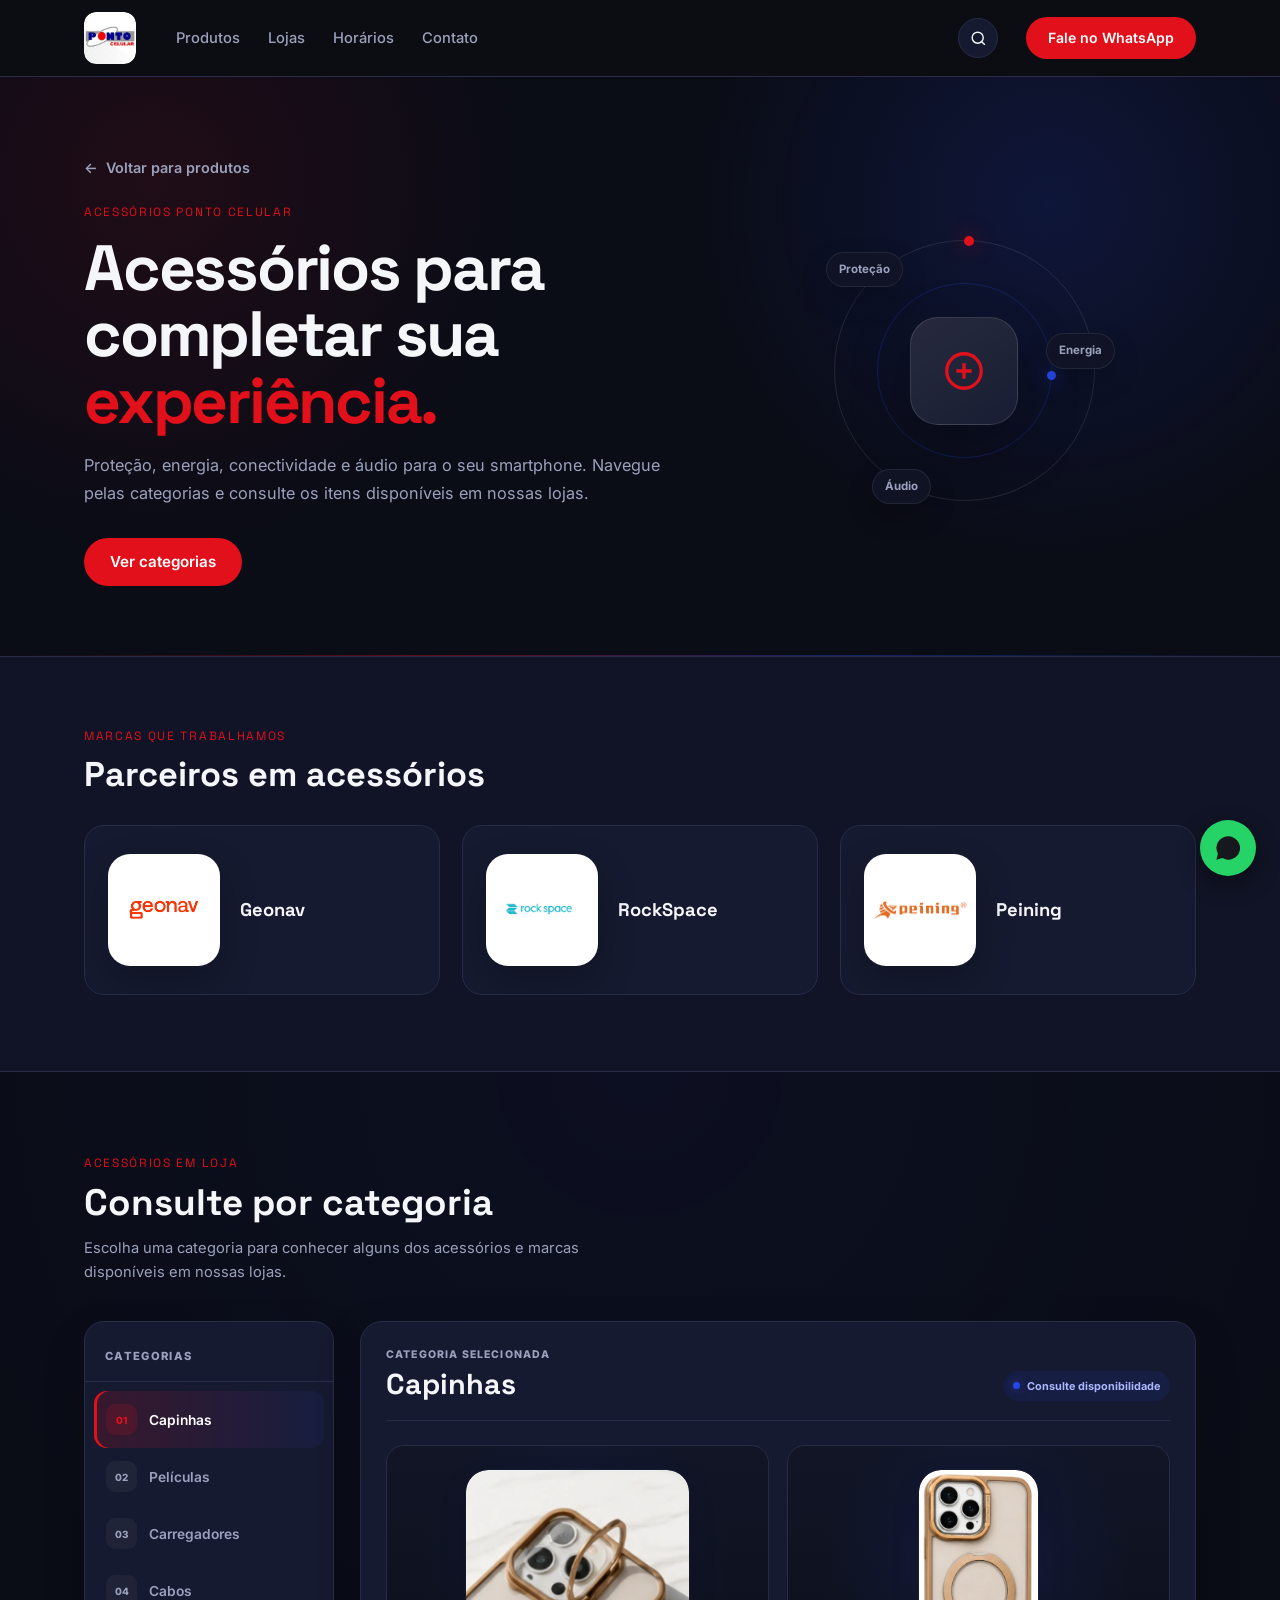
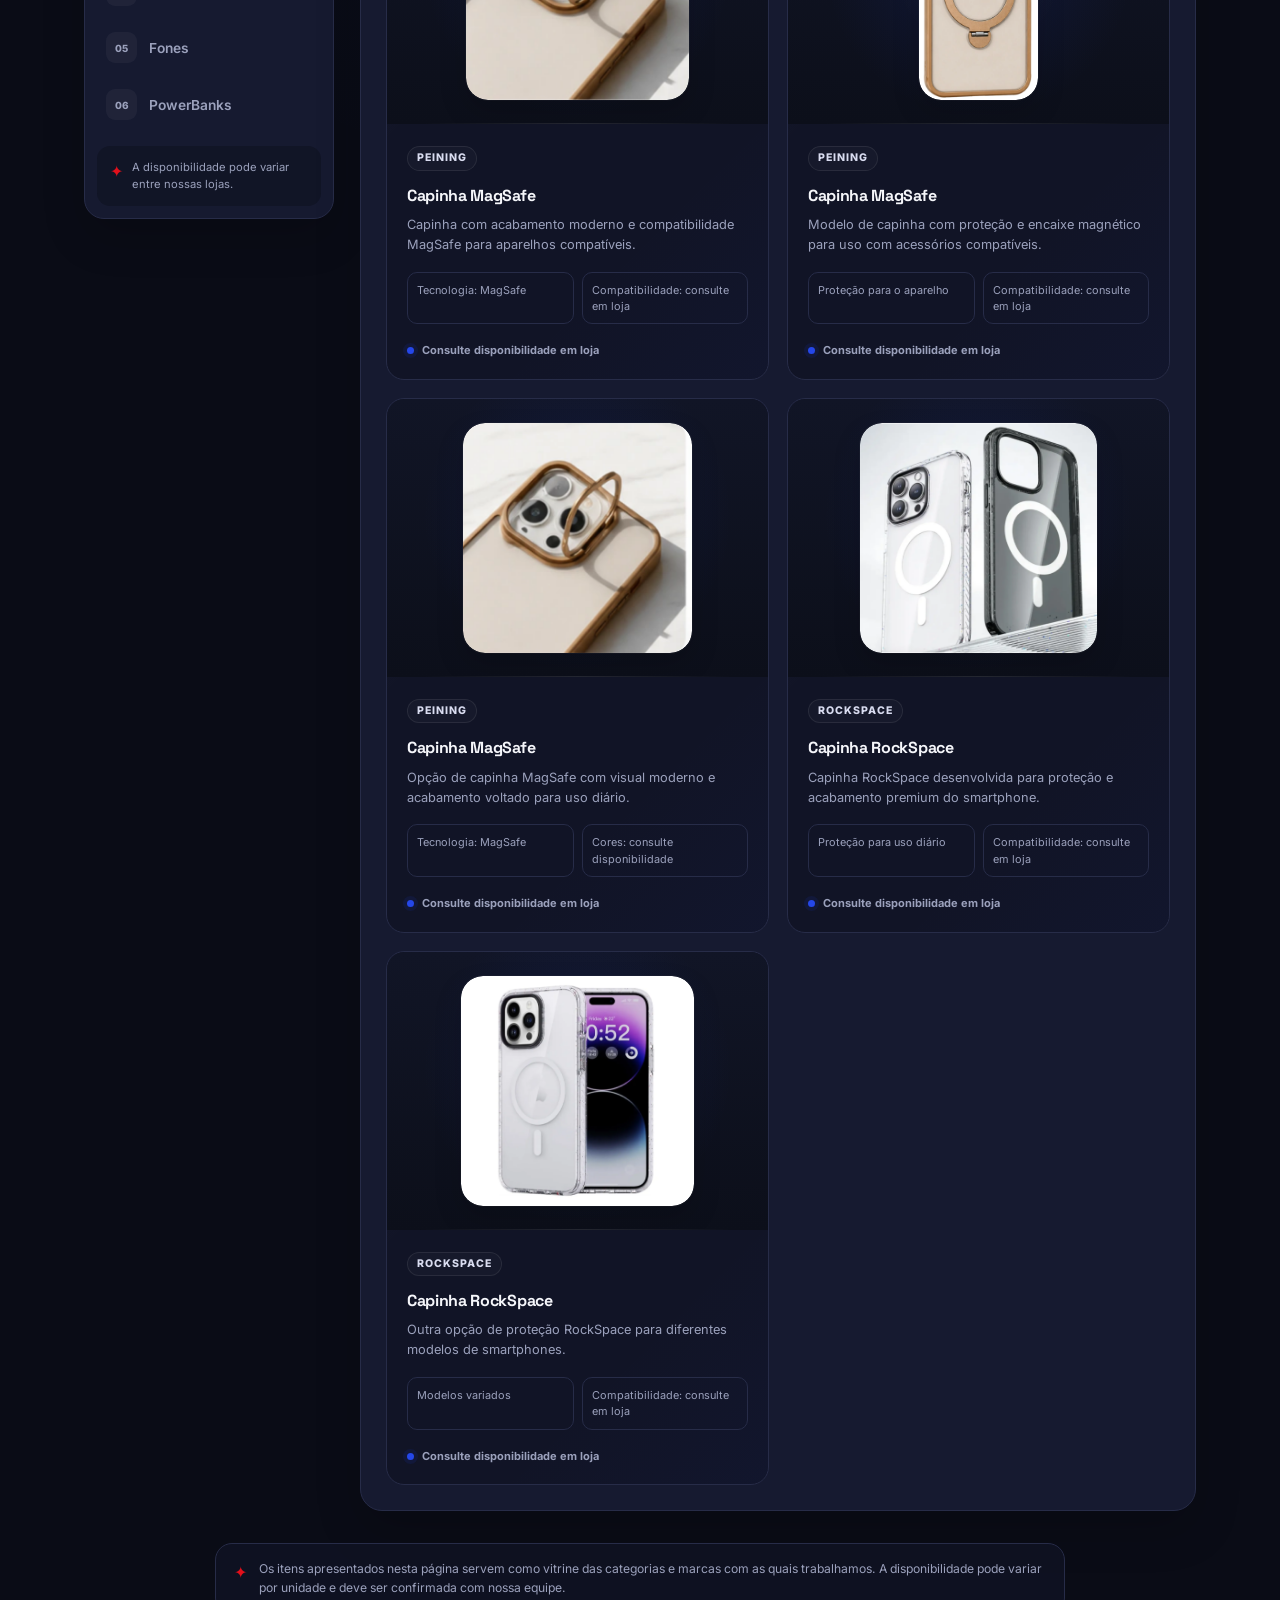
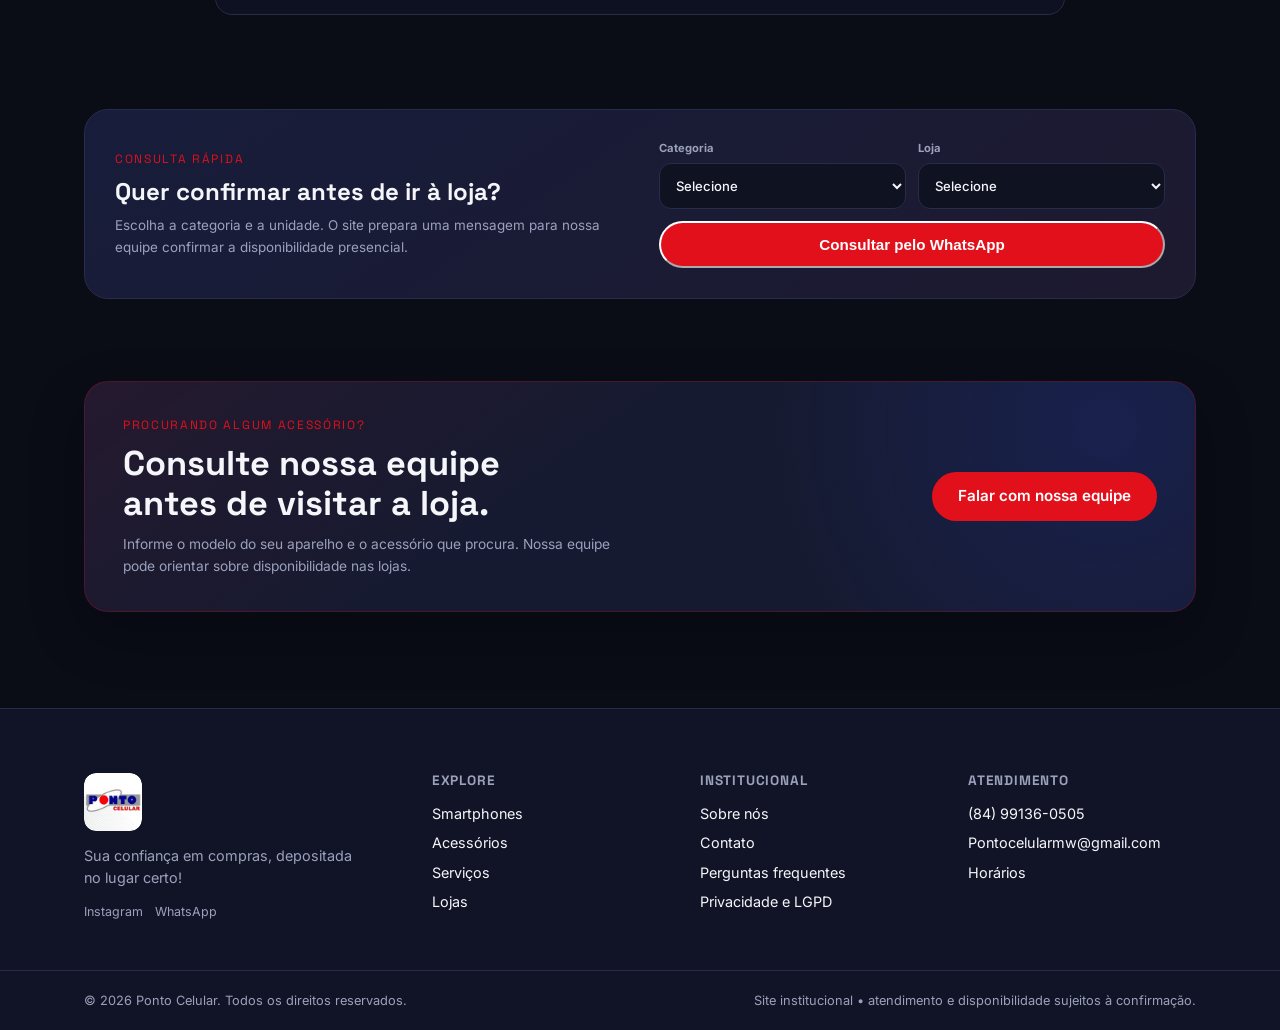
==== acessorios.html @ 501400e9 "Publicação inicial do site Ponto Celular" ====
<!DOCTYPE html>

<html lang="pt-BR">
<head><meta charset="utf-8"/><meta content="width=device-width, initial-scale=1.0" name="viewport"/><meta content="Conheça categorias e marcas de acessórios disponíveis nas lojas Ponto Celular." name="description"/><meta content="index, follow" name="robots"/><meta content="Acessórios | Ponto Celular" property="og:title"/><meta content="Conheça categorias e marcas de acessórios disponíveis nas lojas Ponto Celular." property="og:description"/><meta content="website" property="og:type"/><meta content="pt_BR" property="og:locale"/><meta content="summary_large_image" name="twitter:card"/><title>Acessórios | Ponto Celular</title><link href="https://fonts.googleapis.com" rel="preconnect"/><link crossorigin="" href="https://fonts.gstatic.com" rel="preconnect"/><link href="https://fonts.googleapis.com/css2?family=Space+Grotesk:wght@500;600;700&amp;family=Inter:wght@400;500;600;700&amp;display=swap" rel="stylesheet"/><link href="style.css?v=20260901-2" rel="stylesheet"/><script type="application/ld+json">{"@context": "https://schema.org", "@type": "Organization", "name": "Ponto Celular", "email": "Pontocelularmw@gmail.com", "telephone": "+55 84 99136-0505", "sameAs": ["https://www.instagram.com/ponto_lojasclaro/"], "location": [{"@type": "Place", "name": "Loja Claro Midway - Piso L1", "hasMap": "https://maps.app.goo.gl/dzBti8DR79H8BsKs5"}, {"@type": "Place", "name": "Loja Claro Midway - Piso L2", "hasMap": "https://maps.app.goo.gl/dzBti8DR79H8BsKs5"}, {"@type": "Place", "name": "Loja Claro Midway - Piso L3", "hasMap": "https://maps.app.goo.gl/dzBti8DR79H8BsKs5"}, {"@type": "Place", "name": "Loja Ponto Celular Midway (Acessórios) - Piso L3", "hasMap": "https://maps.app.goo.gl/dzBti8DR79H8BsKs5"}, {"@type": "Place", "name": "Loja Parnamirim", "hasMap": "https://maps.app.goo.gl/SnGSqGwxsToAKvxD9"}, {"@type": "Place", "name": "Loja Alecrim", "hasMap": "https://maps.app.goo.gl/s1C1ZJuaft71H8m66"}, {"@type": "Place", "name": "Loja Mossoró Boulevard", "hasMap": "https://maps.app.goo.gl/nuZmmjfgJZY6B1TA8"}, {"@type": "Place", "name": "Loja Campina Grande Partage", "hasMap": "https://maps.app.goo.gl/MJYdLDSepykjKDeR9"}, {"@type": "Place", "name": "Loja Campina Grande Centro", "hasMap": "https://maps.app.goo.gl/9ASvcHY2zcrZMce47"}]}</script><meta content="dark" name="color-scheme"/><meta content="/imagens/logo-ponto-celular.jpg" property="og:image"/><meta content="Logo Ponto Celular" property="og:image:alt"/><meta content="Acessórios | Ponto Celular" name="twitter:title"/><meta content="Conheça categorias e marcas de acessórios disponíveis nas lojas Ponto Celular." name="twitter:description"/><meta content="/imagens/logo-ponto-celular.jpg" name="twitter:image"/>


<!-- FAVICONS PONTO CELULAR — desktop, Android, Safari e iOS -->
<link rel="icon" href="./favicon.ico?v=20260901-final" sizes="any">
<link rel="icon" type="image/png" sizes="16x16" href="./imagens/favicon-16x16.png?v=20260901-final">
<link rel="icon" type="image/png" sizes="32x32" href="./imagens/favicon-32x32.png?v=20260901-final">
<link rel="icon" type="image/png" sizes="48x48" href="./imagens/favicon-48x48.png?v=20260901-final">
<link rel="shortcut icon" href="./favicon.ico?v=20260901-final">
<link rel="apple-touch-icon" sizes="180x180" href="./apple-touch-icon.png?v=20260901-final">
<link rel="manifest" href="./site.webmanifest?v=20260901-final">
<meta name="theme-color" content="#060390">
<meta name="application-name" content="Ponto Celular">
<meta name="apple-mobile-web-app-title" content="Ponto Celular">

</head>
<body class="accessories-showcase-page" data-page="acessorios"><a class="skip-link" href="#conteudo">Pular para o conteúdo</a>
<!-- =====================================================
       HEADER
  ====================================================== -->
<header class="header" id="topo">
<div class="container header__inner">
<!-- LOGO -->
<a aria-label="Ponto Celular - Início" class="logo" href="index.html">
<span class="logo__badge">
<img alt="Ponto Celular" src="/imagens/logo-ponto-celular.jpg"/>
</span>
</a>
<!-- MENU -->
<nav class="nav" id="nav">
<a href="index.html#produtos">
          Produtos
        </a>
<a href="index.html#lojas">
          Lojas
        </a>
<a href="index.html#horarios">
          Horários
        </a>
<a href="index.html#contato">
          Contato
        </a>
</nav>
<!-- WHATSAPP -->
<a class="btn btn--accent header__cta" data-track="whatsapp" data-track-label="acessórios" href="https://wa.me/5584991360505?text=Ol%C3%A1%21%20Acessei%20a%20p%C3%A1gina%20de%20acess%C3%B3rios%20no%20site%20da%20Ponto%20Celular%20e%20gostaria%20de%20atendimento." rel="noopener" target="_blank">
        Fale no WhatsApp
      </a>
<!-- MENU MOBILE -->
<button aria-label="Pesquisar no site" class="site-search-toggle" data-site-search="" type="button">⌕</button><button aria-expanded="false" aria-label="Abrir menu" class="nav-toggle" id="navToggle" type="button">
<span></span>
<span></span>
<span></span>
</button>
</div>
</header>
<!-- =====================================================
       CONTEÚDO PRINCIPAL
  ====================================================== -->
<main id="conteudo">
<!-- =====================================================
         HERO
    ====================================================== -->
<section class="accessories-showcase-hero">
<div class="container accessories-showcase-hero__inner">
<!-- TEXTO -->
<div class="accessories-showcase-hero__content">
<a class="back-link" href="index.html#produtos">
<span aria-hidden="true">
              ←
            </span>

            Voltar para produtos

          </a>
<p class="eyebrow">
            Acessórios Ponto Celular
          </p>
<h1>

            Acessórios para completar sua

            <span>
              experiência.
            </span>
</h1>
<p class="accessories-showcase-hero__lead">

            Proteção, energia, conectividade e áudio para o seu
            smartphone. Navegue pelas categorias e consulte os
            itens disponíveis em nossas lojas.

          </p>
<a class="btn btn--accent" href="#estoque-acessorios">
            Ver categorias
          </a>
</div>
<!-- VISUAL -->
<div aria-hidden="true" class="accessories-showcase-hero__visual">
<div class="accessory-orbit">
<div class="accessory-orbit__ring accessory-orbit__ring--outer"></div>
<div class="accessory-orbit__ring accessory-orbit__ring--inner"></div>
<div class="accessory-orbit__center">
<svg viewbox="0 0 24 24">
<circle cx="12" cy="12" r="9"></circle>
<path d="M8 12h8M12 8v8"></path>
</svg>
</div>
<span class="accessory-orbit__label accessory-orbit__label--1">
              Proteção
            </span>
<span class="accessory-orbit__label accessory-orbit__label--2">
              Energia
            </span>
<span class="accessory-orbit__label accessory-orbit__label--3">
              Áudio
            </span>
</div>
</div>
</div>
</section>
<!-- =====================================================
         MARCAS
    ====================================================== -->
<section class="accessory-brands-strip">
<div class="container">
<div class="accessory-brands-strip__heading">
<p class="eyebrow">
            Marcas que trabalhamos
          </p>
<h2>
            Parceiros em acessórios
          </h2>
</div>
<div class="accessory-brands-grid">
<!-- GEONAV -->
<!-- ROCKSPACE -->
<article class="accessory-brand">
<div class="accessory-brand__logo-slot brand-logo--geonav"><img alt="Logo Geonav" decoding="async" loading="lazy" src="/imagens/logo-geonav.jpg"/></div>
<strong>
              Geonav
            </strong>
</article><article class="accessory-brand">
<div class="accessory-brand__logo-slot brand-logo--rockspace"><img alt="Logo RockSpace" decoding="async" loading="lazy" src="/imagens/logo-rockspace.png"/></div>
<strong>
              RockSpace
            </strong>
</article><article class="accessory-brand">
<div class="accessory-brand__logo-slot brand-logo--peining"><img alt="Logo Peining" decoding="async" loading="lazy" src="/imagens/logo-peining.png"/></div>
<strong>
              Peining
            </strong>
</article></div>
</div>
</section>
<!-- =====================================================
         ESTOQUE / CATEGORIAS
    ====================================================== -->
<section class="accessory-stock-section" id="estoque-acessorios">
<div class="container">
<div class="accessory-stock-heading">
<p class="eyebrow">
            Acessórios em loja
          </p>
<h2 class="section__title">
            Consulte por categoria
          </h2>
<p>

            Escolha uma categoria para conhecer alguns dos acessórios
            e marcas disponíveis em nossas lojas.

          </p>
</div>
<div class="accessory-stock-layout">
<!-- =================================================
               MENU LATERAL
          ================================================== -->
<aside class="accessory-sidebar">
<div class="accessory-sidebar__header">
<span>
                Categorias
              </span>
</div>
<nav aria-label="Categorias de acessórios" class="accessory-category-nav">
<button class="accessory-category-button is-active" data-category="capinhas" type="button">
<span class="accessory-category-button__icon">
                  01
                </span>
<span>
                  Capinhas
                </span>
</button>
<button class="accessory-category-button" data-category="peliculas" type="button">
<span class="accessory-category-button__icon">
                  02
                </span>
<span>
                  Películas
                </span>
</button>
<button class="accessory-category-button" data-category="carregadores" type="button">
<span class="accessory-category-button__icon">
                  03
                </span>
<span>
                  Carregadores
                </span>
</button>
<button class="accessory-category-button" data-category="cabos" type="button">
<span class="accessory-category-button__icon">
                  04
                </span>
<span>
                  Cabos
                </span>
</button>
<button class="accessory-category-button" data-category="fones" type="button">
<span class="accessory-category-button__icon">
                  05
                </span>
<span>
                  Fones
                </span>
</button>
<button class="accessory-category-button" data-category="powerbanks" type="button">
<span class="accessory-category-button__icon">
                  06
                </span>
<span>
                  PowerBanks
                </span>
</button>
</nav>
<div class="accessory-sidebar__note">
<span aria-hidden="true">
                ✦
              </span>
<p>
                A disponibilidade pode variar entre nossas lojas.
              </p>
</div>
</aside>
<!-- =================================================
               CONTEÚDO DO ESTOQUE
          ================================================== -->
<div class="accessory-stock-content"><div class="accessory-stock-content__header"><div><span class="accessory-stock-content__eyebrow">Categoria selecionada</span><h3 id="accessoryCategoryTitle">Capinhas</h3></div><span class="accessory-stock-content__status"><span></span> Consulte disponibilidade</span></div><div aria-live="polite" class="accessory-data-catalog" id="accessoryDataCatalog"></div></div>
</div>
<!-- AVISO -->
<div class="accessory-stock-disclaimer">
<span aria-hidden="true">
            ✦
          </span>
<p>

            Os itens apresentados nesta página servem como vitrine
            das categorias e marcas com as quais trabalhamos.
            A disponibilidade pode variar por unidade e deve ser
            confirmada com nossa equipe.

          </p>
</div>
</div>
</section>
<!-- =====================================================
         CTA FINAL
    ====================================================== -->
<section class="accessory-inventory-consult" id="consulta-estoque"><div class="container"><div class="inventory-consult-card"><div><p class="eyebrow">Consulta rápida</p><h2>Quer confirmar antes de ir à loja?</h2><p>Escolha a categoria e a unidade. O site prepara uma mensagem para nossa equipe confirmar a disponibilidade presencial.</p></div><form class="inventory-consult-form" id="inventoryConsultForm"><label>Categoria<select id="inventoryCategory" required=""><option value="">Selecione</option><option>Capinhas</option><option>Películas</option><option>Carregadores</option><option>Cabos</option><option>Fones</option><option>PowerBanks</option></select></label><label>Loja<select id="inventoryStore" required=""><option value="">Selecione</option></select></label><button class="btn btn--accent" type="submit">Consultar pelo WhatsApp</button></form></div></div></section><section class="accessory-contact-section">
<div class="container">
<div class="accessory-contact">
<div>
<p class="eyebrow">
              Procurando algum acessório?
            </p>
<h2>
              Consulte nossa equipe antes de visitar a loja.
            </h2>
<p>

              Informe o modelo do seu aparelho e o acessório
              que procura. Nossa equipe pode orientar sobre
              disponibilidade nas lojas.

            </p>
</div>
<a class="btn btn--accent" data-track="whatsapp" data-track-label="acessórios" href="https://wa.me/5584991360505?text=Ol%C3%A1%21%20Acessei%20a%20p%C3%A1gina%20de%20acess%C3%B3rios%20no%20site%20da%20Ponto%20Celular%20e%20gostaria%20de%20atendimento." rel="noopener" target="_blank">
            Falar com nossa equipe
          </a>
</div>
</div>
</section>
</main>
<!-- =====================================================
       FOOTER
  ====================================================== -->
<footer class="footer" id="contato"><div class="container footer__inner footer__inner--premium">
<div class="footer__brand"><a class="logo logo--footer" href="index.html"><span class="logo__badge"><img alt="Ponto Celular" src="/imagens/logo-ponto-celular.jpg"/></span></a><p>Sua confiança em compras, depositada no lugar certo!</p><div class="footer__social"><a href="https://www.instagram.com/ponto_lojasclaro/" rel="noopener noreferrer" target="_blank">Instagram</a><a href="https://wa.me/5584991360505" rel="noopener" target="_blank">WhatsApp</a></div></div>
<div class="footer__col"><h4>Explore</h4><p><a href="smartphones.html">Smartphones</a></p><p><a href="acessorios.html">Acessórios</a></p><p><a href="servicos.html">Serviços</a></p><p><a href="index.html#lojas">Lojas</a></p></div>
<div class="footer__col"><h4>Institucional</h4><p><a href="sobre.html">Sobre nós</a></p><p><a href="contato.html">Contato</a></p><p><a href="faq.html">Perguntas frequentes</a></p><p><a href="privacidade.html">Privacidade e LGPD</a></p></div>
<div class="footer__col"><h4>Atendimento</h4><p>(84) 99136-0505</p><p>Pontocelularmw@gmail.com</p><p><a href="index.html#horarios">Horários</a></p><button class="footer-install" data-install-app="" hidden="" type="button">Instalar site no celular</button></div>
</div><div class="footer__bottom"><div class="container footer__bottom-inner"><p>© <span id="ano"></span> Ponto Celular. Todos os direitos reservados.</p><p>Site institucional • atendimento e disponibilidade sujeitos à confirmação.</p></div></div></footer>
<!-- =====================================================
       WHATSAPP FLUTUANTE
  ====================================================== -->
<a aria-label="Falar no WhatsApp" class="whatsapp-float" data-track="whatsapp" data-track-label="acessórios" href="https://wa.me/5584991360505?text=Ol%C3%A1%21%20Acessei%20a%20p%C3%A1gina%20de%20acess%C3%B3rios%20no%20site%20da%20Ponto%20Celular%20e%20gostaria%20de%20atendimento." rel="noopener" target="_blank">
<svg viewbox="0 0 24 24">
<path d="M12 2a10 10 0 0 0-8.6 15L2 22l5.2-1.4A10 10 0 1 0 12 2z"></path>
<path d="M8.5 8.5c0-.3.3-.5.6-.5h1c.3 0 .5.1.6.4l.6 1.6c.1.2 0 .5-.1.6l-.6.7c.4.9 1.1 1.6 2 2l.7-.6c.2-.1.4-.2.6-.1l1.6.6c.3.1.4.3.4.6v1c0 .3-.2.6-.5.6-3.3.3-6.6-3-6.9-6.9z"></path>
</svg>
</a>
<!-- =====================================================
       JAVASCRIPT
  ====================================================== -->
<script defer="" src="script.js?v=20260901-2"></script></body>
</html>
---- style.css ----
/* =========================================================
   TOKENS
========================================================= */

:root{

  --bg: #0A0C16;
  --bg-alt: #111426;
  --surface: #161A30;
  --border: #272C48;

  --text: #F5F6FA;
  --text-muted: #9BA1BC;

  --accent: #E2101B;
  --accent-dark: #A80C14;

  --accent-2: #2547E8;

  --navy: #060390;

  --font-display: "Space Grotesk", sans-serif;
  --font-body: "Inter", sans-serif;

  --radius: 14px;
  --container: 1160px;

}


/* =========================================================
   RESET
========================================================= */

*,
*::before,
*::after{
  box-sizing:border-box;
}

html{
  scroll-behavior:smooth;
}

body{

  margin:0;

  background:var(--bg);

  color:var(--text);

  font-family:var(--font-body);

  line-height:1.5;

  -webkit-font-smoothing:antialiased;

}

img{
  max-width:100%;
  display:block;
}

a{
  color:inherit;
  text-decoration:none;
}

ul{
  list-style:none;
  margin:0;
  padding:0;
}

h1,
h2,
h3,
h4{

  font-family:var(--font-display);

  margin:0;

  line-height:1.15;

}

p{
  margin:0;
}

:focus-visible{

  outline:2px solid var(--accent-2);

  outline-offset:3px;

}


/* =========================================================
   CONTAINER
========================================================= */

.container{

  max-width:var(--container);

  margin-inline:auto;

  padding-inline:24px;

}


/* =========================================================
   EYEBROW
========================================================= */

.eyebrow{

  font-family:var(--font-display);

  text-transform:uppercase;

  letter-spacing:.14em;

  font-size:.75rem;

  color:var(--accent);

  margin:0 0 10px;

}


/* =========================================================
   BOTÕES
========================================================= */

.btn{

  display:inline-flex;

  align-items:center;

  justify-content:center;

  padding:13px 26px;

  border-radius:999px;

  font-weight:600;

  font-size:.95rem;

  transition:
    transform .15s ease,
    background .15s ease,
    border-color .15s ease;

  white-space:nowrap;

}

.btn--accent{

  background:var(--accent);

  color:#fff;

}

.btn--accent:hover{

  background:var(--accent-2);

  color:#fff;

  transform:translateY(-2px);

}

.btn--ghost{

  border:1px solid var(--border);

  color:var(--text);

}

.btn--ghost:hover{

  border-color:var(--accent);

  color:var(--accent);

}


/* =========================================================
   HEADER
========================================================= */

.header{

  position:sticky;

  top:0;

  z-index:50;

  background:rgba(14,15,18,.85);

  backdrop-filter:blur(10px);

  border-bottom:1px solid var(--border);

}


.header__inner{

  display:flex;

  align-items:center;

  gap:28px;

  padding-block:12px;

}


/* =========================================================
   LOGO — CABEÇALHO E RODAPÉ
========================================================= */

.logo{
  display:flex;
  align-items:center;
  flex-shrink:0;
}

.logo__badge{
  display:flex;
  align-items:center;
  justify-content:center;
  background:transparent;
  border-radius:0;
  padding:0;
  box-shadow:none;
}

.logo__badge img{
  height:52px;
  width:auto;
  max-width:230px;
  object-fit:contain;
  display:block;
}

.logo--footer{
  display:inline-flex;
  margin-bottom:14px;
}

.logo--footer .logo__badge img{
  height:58px;
  width:auto;
  max-width:250px;
  object-fit:contain;
  display:block;
}

/* =========================================================
   NAVEGAÇÃO
========================================================= */

.nav{

  display:flex;

  gap:28px;

  margin-left:12px;

  flex:1;

}

.nav a{

  font-size:.92rem;

  color:var(--text-muted);

  font-weight:500;

}

.nav a:hover{

  color:var(--text);

}


.header__cta{

  padding:10px 22px;

  font-size:.88rem;

}


/* =========================================================
   MENU MOBILE
========================================================= */

.nav-toggle{

  display:none;

  flex-direction:column;

  gap:5px;

  background:none;

  border:none;

  cursor:pointer;

  padding:6px;

  margin-left:6px;

}

.nav-toggle span{

  width:22px;

  height:2px;

  background:var(--text);

  border-radius:2px;

}


/* =========================================================
   HERO
========================================================= */

.hero{

  padding-block:88px 64px;

  overflow:hidden;

}

.hero__inner{

  display:grid;

  grid-template-columns:1.1fr .9fr;

  gap:48px;

  align-items:center;

}

.hero h1{

  font-size:clamp(2.4rem,4.5vw,3.6rem);

  font-weight:700;

  letter-spacing:-.02em;

}

.hero h1 span{

  color:var(--accent);

}

.hero__lead{

  color:var(--text-muted);

  font-size:1.05rem;

  max-width:46ch;

  margin-top:18px;

}

.hero__actions{

  display:flex;

  gap:14px;

  margin-top:30px;

  flex-wrap:wrap;

}

.hero__stats{

  display:flex;

  gap:36px;

  margin-top:52px;

  padding-top:28px;

  border-top:1px solid var(--border);

}

.hero__stats li{

  display:flex;

  flex-direction:column;

  gap:2px;

}

.hero__stats strong{

  font-family:var(--font-display);

  font-size:1.5rem;

  color:var(--accent-2);

}

.hero__stats span{

  font-size:.8rem;

  color:var(--text-muted);

}


/* =========================================================
   VISUAL DO CELULAR
========================================================= */

.hero__visual{

  position:relative;

  height:420px;

  justify-self:center;

  width:100%;

  max-width:320px;

}

.phone-card{

  position:absolute;

  inset:0;

  border-radius:32px;

  border:1px solid var(--border);

}

.phone-card--back{

  background:
    linear-gradient(
      155deg,
      var(--accent) 0%,
      var(--navy) 100%
    );

  transform:
    rotate(8deg)
    translate(18px,10px);

  opacity:.4;

}

.phone-card--front{

  background:var(--surface);

  transform:rotate(-4deg);

  padding:22px;

  display:flex;

  flex-direction:column;

}

.phone-card__notch{

  width:70px;

  height:8px;

  border-radius:6px;

  background:var(--bg);

  margin:0 auto 22px;

}

.phone-card__screen{

  flex:1;

  border-radius:20px;

  background:

    radial-gradient(
      circle at 30% 20%,
      rgba(226,16,27,.4),
      transparent 60%
    ),

    radial-gradient(
      circle at 80% 90%,
      rgba(37,71,232,.35),
      transparent 60%
    ),

    linear-gradient(
      200deg,
      #22263a,
      #12141f
    );

  display:flex;

  align-items:flex-end;

  padding:18px;

}

.phone-card__badge{

  background:#fff;

  color:var(--navy);

  font-family:var(--font-display);

  font-weight:600;

  font-size:.78rem;

  padding:8px 14px;

  border-radius:999px;

}




/* =========================================================
   CARROSSEL — RESPONSIVO
========================================================= */

@media (max-width:680px){

  .hero-offer__overlay{
    left:15px;
    right:15px;
    bottom:66px;
  }

  .hero-offer__overlay strong{
    font-size:.98rem;
  }

  .hero-offer__overlay small{
    font-size:.64rem;
  }

  .hero-offers__footer{
    left:13px;
    right:13px;
    bottom:13px;
  }

  .hero-offers__footer .phone-card__badge{
    font-size:.66rem;
    padding:6px 9px;
  }

}


/* =========================================================
   ACESSIBILIDADE — REDUÇÃO DE MOVIMENTO DO CARROSSEL
========================================================= */

@media (prefers-reduced-motion:reduce){

  .hero-offer,
  .hero-offers__dot{
    transition:none;
  }

}


/* =========================================================
   TICKER
========================================================= */

.ticker{

  background:
    linear-gradient(
      100deg,
      var(--accent) 0%,
      var(--accent) 45%,
      var(--navy) 100%
    );

  color:#fff;

  overflow:hidden;

  padding-block:12px;

  display:flex;

  justify-content:center;

  width:100%;

}

.ticker__track{

  display:flex;

  justify-content:center;

  align-items:center;

  gap:14px;

  white-space:nowrap;

  font-family:var(--font-display);

  font-weight:600;

  font-size:.85rem;

  text-transform:uppercase;

  letter-spacing:.04em;

  width:max-content;

  margin-inline:auto;

  animation:scroll 22s linear infinite;

  will-change:transform;

}

@keyframes scroll{

  from{
    transform:translateX(0);
  }

  to{
    transform:translateX(-50%);
  }

}


/* =========================================================
   SEÇÕES
========================================================= */

.section{

  padding-block:88px;

}

.section--alt{

  background:var(--bg-alt);

}

.section__title{

  font-size:clamp(1.7rem,3vw,2.3rem);

  max-width:20ch;

  margin-bottom:44px;

}

.grid{

  display:grid;

  gap:24px;

}

.grid--4{

  grid-template-columns:repeat(4,1fr);

}

.grid--3{

  grid-template-columns:repeat(3,1fr);

}


/* Grade específica das lojas: mantém os 9 cards alinhados
   e com o mesmo comportamento visual. */
.stores-grid{

  align-items:stretch;

}

.stores-grid .store{

  min-width:0;

}


/* =========================================================
   CARDS DE PRODUTOS
========================================================= */

.card{

  background:var(--surface);

  border:1px solid var(--border);

  border-radius:var(--radius);

  padding:28px 24px;

  transition:
    border-color .15s ease,
    transform .15s ease;

}

.card:hover{

  border-color:var(--accent);

  transform:translateY(-4px);

}

.card__icon{

  width:44px;

  height:44px;

  border-radius:12px;

  background:rgba(226,16,27,.14);

  display:flex;

  align-items:center;

  justify-content:center;

  margin-bottom:18px;

}

.card__icon svg{

  width:22px;

  height:22px;

  fill:none;

  stroke:var(--accent);

  stroke-width:1.8;

  stroke-linecap:round;

  stroke-linejoin:round;

}

.card h3{

  font-size:1.05rem;

  margin-bottom:8px;

}

.card p{

  color:var(--text-muted);

  font-size:.9rem;

}


/* =========================================================
   CARDS DAS LOJAS
========================================================= */

/* Grade das 9 lojas: todos os cards seguem a mesma proporção. */
.stores-grid{
  align-items:stretch;
  grid-auto-rows:1fr;
}

.store{
  background:var(--surface);
  border:1px solid var(--border);
  border-radius:var(--radius);
  overflow:hidden;

  display:flex;
  flex-direction:column;
  height:100%;
  min-width:0;
}

/* Área da foto igual em todos os cards. */
.store__image{
  position:relative;
  width:100%;
  aspect-ratio:3 / 2;
  background:var(--bg);
  overflow:hidden;
  flex-shrink:0;
}

.store__image img{
  width:100%;
  height:100%;
  object-fit:cover;
  display:block;
}

/* STATUS: azul quando aberto. */
.store__status{
  position:absolute;
  top:14px;
  left:14px;

  background:var(--accent-2);
  color:#fff;

  font-family:var(--font-body);
  font-size:.72rem;
  font-weight:700;

  padding:5px 12px;
  border-radius:999px;

  text-transform:uppercase;
  letter-spacing:.04em;
  white-space:nowrap;
}

/* STATUS: cinza quando fechado. */
.store__status--closed{
  background:#6B7280;
  color:#fff;
}

/* Corpo padronizado. */
.store__body{
  padding:22px;
  display:flex;
  flex-direction:column;
  flex:1;
  min-width:0;
}

/*
   Reserva espaço para até 2 linhas de título em TODOS os cards.
   Assim, endereço e horário começam sempre na mesma altura.
*/
.store__body h3{
  font-family:var(--font-display);
  font-size:1.1rem !important;
  font-weight:700;
  line-height:1.3;
  margin:0 0 12px 0;
  color:var(--text);
  min-height:2.86em;

  display:flex;
  align-items:flex-start;
}

.store__line{
  font-family:var(--font-body);
  font-size:.88rem !important;
  font-weight:400;
  line-height:1.5;
  color:var(--text-muted);
  margin:0 0 6px 0;
}

.store__line strong{
  font-size:inherit;
  font-weight:700;
  color:var(--text);
}

/*
   Reserva a mesma altura para o bloco de horários,
   mesmo quando uma unidade tem menos linhas de funcionamento.
*/
.store__schedule{
  font-family:var(--font-body);
  font-size:.88rem;
  line-height:1.5;
  color:var(--text-muted);
  margin:0 0 10px 0;
  min-height:7.5em;
}

.store__schedule strong{
  color:var(--text);
  font-weight:700;
  display:block;
  margin-bottom:2px;
}

.store__schedule span{
  display:block;
}

/* Botões sempre alinhados no rodapé do card. */
.store__actions{
  display:flex;
  align-items:center;
  gap:18px;
  margin-top:auto;
  padding-top:16px;
  border-top:1px solid var(--border);
}

.store__actions a{
  font-family:var(--font-body);
  font-size:.85rem;
  font-weight:600;
  color:var(--accent);
}

.store__actions a:hover{
  color:var(--accent-2);
}

/* =========================================================
   FOOTER
========================================================= */

.footer{

  background:var(--bg-alt);

  border-top:1px solid var(--border);

  padding-top:64px;

}

.footer__inner{

  display:grid;

  grid-template-columns:1.4fr 1fr 1fr 1fr;

  gap:40px;

  padding-bottom:48px;

}

.footer__brand p{

  color:var(--text-muted);

  font-size:.9rem;

  max-width:30ch;

}

.footer__col h4{

  font-family:var(--font-display);

  font-size:.85rem;

  text-transform:uppercase;

  letter-spacing:.06em;

  color:var(--text-muted);

  margin-bottom:14px;

}

.footer__col p{

  margin-bottom:8px;

  font-size:.9rem;

}

.footer__col a:hover{

  color:var(--accent);

}

.footer__bottom{

  border-top:1px solid var(--border);

  padding-block:20px;

}

.footer__bottom p{

  font-size:.8rem;

  color:var(--text-muted);

}


/* =========================================================
   WHATSAPP FLUTUANTE
========================================================= */

.whatsapp-float{

  position:fixed;

  bottom:24px;

  right:24px;

  width:56px;

  height:56px;

  border-radius:50%;

  background:#25D366;

  display:flex;

  align-items:center;

  justify-content:center;

  box-shadow:0 8px 24px rgba(0,0,0,.4);

  z-index:40;

  transition:transform .15s ease;

}

.whatsapp-float:hover{

  transform:scale(1.08);

}

.whatsapp-float svg{

  width:28px;

  height:28px;

  fill:#16181D;

}


/* =========================================================
   RESPONSIVE — TABLETS
========================================================= */

@media (max-width:960px){

  .grid--4{

    grid-template-columns:repeat(2,1fr);

  }

  .grid--3{

    grid-template-columns:repeat(2,1fr);

  }

  .hero__inner{

    grid-template-columns:1fr;

  }

  .hero__visual{

    order:-1;

    height:300px;

    margin-inline:auto;

  }

  .footer__inner{

    grid-template-columns:1fr 1fr;

  }

  .hours{

    grid-template-columns:1fr;

  }

}


/* =========================================================
   RESPONSIVE — CELULAR
========================================================= */

@media (max-width:680px){

  .store__body h3{
    min-height:auto;
  }

  .store__schedule{
    min-height:auto;
  }


  .header__inner{

    padding-block:10px;

  }


  /*
     Logo menor no celular para evitar
     que ocupe espaço excessivo.
  */

  .logo__badge{

    padding:4px 7px;

  }

  .logo__badge img{

    height:28px;

    max-width:150px;

  }

  .logo--footer .logo__badge img{

    height:34px;

  }


  .nav{

    position:absolute;

    top:100%;

    left:0;

    right:0;

    background:var(--bg);

    border-bottom:1px solid var(--border);

    flex-direction:column;

    gap:0;

    padding:8px 24px;

    display:none;

  }

  .nav--open{

    display:flex;

  }

  .nav a{

    padding:14px 0;

    border-bottom:1px solid var(--border);

  }

  .nav a:last-child{

    border-bottom:none;

  }

  .nav-toggle{

    display:flex;

  }

  .header__cta{

    display:none;

  }


  .grid--4,
  .grid--3{

    grid-template-columns:1fr;

  }

  .footer__inner{

    grid-template-columns:1fr;

  }

  .hero{

    padding-block:56px 40px;

  }

  .section{

    padding-block:56px;

  }

}


/* =========================================================
   REDUÇÃO DE MOVIMENTO
========================================================= */

@media (prefers-reduced-motion:reduce){

  html{

    scroll-behavior:auto;

  }

  .ticker__track{

    animation:none;

  }

  .btn,
  .card,
  .whatsapp-float{

    transition:none;

  }

}

/* =========================================================
   CARD CLICÁVEL — SMARTPHONES
========================================================= */

.card--link{
  display:block;
  cursor:pointer;
  color:inherit;
  position:relative;
}

.card--link:focus-visible{
  border-color:var(--accent-2);
}

.card__link-text{
  display:inline-flex;
  align-items:center;
  gap:7px;
  margin-top:18px;

  color:var(--accent);
  font-family:var(--font-body);
  font-size:.86rem;
  font-weight:700;

  transition:color .15s ease, gap .15s ease;
}

.card--link:hover .card__link-text{
  color:var(--accent-2);
  gap:11px;
}


/* =========================================================
   PÁGINA DE OFERTAS — SMARTPHONES
========================================================= */

.offers-hero{
  padding-block:72px 48px;
  border-bottom:1px solid var(--border);
  background:
    radial-gradient(
      circle at 85% 25%,
      rgba(37,71,232,.15),
      transparent 32%
    ),
    radial-gradient(
      circle at 15% 15%,
      rgba(226,16,27,.13),
      transparent 30%
    );
}

.offers-hero__inner{
  display:flex;
  align-items:flex-end;
  justify-content:space-between;
  gap:32px;
}

.offers-hero__content{
  max-width:680px;
}

.offers-hero h1{
  font-size:clamp(2.2rem,5vw,4rem);
  letter-spacing:-.03em;
  margin-bottom:16px;
}

.offers-hero h1 span{
  color:var(--accent);
}

.offers-hero__lead{
  color:var(--text-muted);
  font-size:1.02rem;
  max-width:60ch;
}

.back-link{
  display:inline-flex;
  align-items:center;
  gap:8px;

  color:var(--text-muted);
  font-size:.9rem;
  font-weight:600;

  margin-bottom:24px;
}

.back-link:hover{
  color:var(--accent);
}

.offers-section{
  padding-block:64px 88px;
}

.offers-heading{
  display:flex;
  align-items:flex-end;
  justify-content:space-between;
  gap:24px;
  margin-bottom:30px;
}

.offers-heading .section__title{
  margin-bottom:0;
}

.offers-note{
  color:var(--text-muted);
  font-size:.84rem;
  max-width:42ch;
}

.offers-grid{
  display:grid;
  grid-template-columns:repeat(3,1fr);
  gap:24px;
}

.offer-card{
  background:var(--surface);
  border:1px solid var(--border);
  border-radius:var(--radius);
  overflow:hidden;

  display:flex;
  flex-direction:column;

  transition:
    transform .18s ease,
    border-color .18s ease,
    box-shadow .18s ease;
}

.offer-card:hover{
  transform:translateY(-4px);
  border-color:var(--accent);
  box-shadow:0 18px 40px rgba(0,0,0,.22);
}

.offer-card__image{
  position:relative;
  aspect-ratio:1 / 1;
  background:#0f111d;
  overflow:hidden;
}

.offer-card__image img{
  width:100%;
  height:100%;
  object-fit:cover;
}

.offer-card__badge{
  position:absolute;
  top:14px;
  left:14px;

  background:var(--accent);
  color:#fff;

  padding:6px 11px;
  border-radius:999px;

  font-size:.7rem;
  font-weight:800;
  text-transform:uppercase;
  letter-spacing:.05em;
}

.offer-card__body{
  padding:22px;
  display:flex;
  flex-direction:column;
  flex:1;
}

.offer-card__brand{
  color:var(--accent-2);
  font-size:.76rem;
  font-weight:700;
  text-transform:uppercase;
  letter-spacing:.08em;
  margin-bottom:6px;
}

.offer-card h2{
  font-size:1.16rem;
  margin-bottom:9px;
}

.offer-card__description{
  color:var(--text-muted);
  font-size:.88rem;
  margin-bottom:20px;
}

.offer-card__price-label{
  color:var(--text-muted);
  font-size:.74rem;
  margin-top:auto;
}

.offer-card__price{
  font-family:var(--font-display);
  font-size:1.65rem;
  font-weight:700;
  color:var(--text);
  margin:2px 0 4px;
}

.offer-card__installment{
  color:var(--text-muted);
  font-size:.78rem;
  margin-bottom:18px;
}

.offer-card__actions{
  display:flex;
  gap:10px;
  flex-wrap:wrap;
}

.offer-card__actions .btn{
  flex:1;
  min-width:130px;
  padding:11px 15px;
  font-size:.82rem;
}

.btn--blue{
  background:var(--accent-2);
  color:#fff;
}

.btn--blue:hover{
  background:var(--accent);
  transform:translateY(-2px);
}

.offer-disclaimer{
  margin-top:28px;
  color:var(--text-muted);
  font-size:.76rem;
  text-align:center;
}


/* =========================================================
   RESPONSIVO — PÁGINA DE OFERTAS
========================================================= */

@media (max-width:960px){

  .offers-grid{
    grid-template-columns:repeat(2,1fr);
  }

  .offers-hero__inner,
  .offers-heading{
    align-items:flex-start;
    flex-direction:column;
  }

}

@media (max-width:680px){

  .offers-hero{
    padding-block:48px 34px;
  }

  .offers-section{
    padding-block:48px 56px;
  }

  .offers-grid{
    grid-template-columns:1fr;
  }

  .offer-card__image{
    aspect-ratio:4 / 3;
  }

}


/* =========================================================
   LOGO TRANSPARENTE — AJUSTE RESPONSIVO FINAL
========================================================= */

@media (max-width:680px){
  .logo__badge{
    padding:0;
    background:transparent;
    box-shadow:none;
  }

  .logo__badge img{
    height:40px;
    max-width:190px;
  }

  .logo--footer .logo__badge img{
    height:46px;
    max-width:210px;
  }
}


/* =========================================================
   LOGO — BORDAS ARREDONDADAS
========================================================= */

/*
   Mantém o fundo externo transparente e arredonda
   a própria imagem da logo.
*/
.logo__badge{
  overflow:hidden;
  border-radius:12px;
}

.logo__badge img{
  border-radius:12px;
}

/* Rodapé segue exatamente o mesmo padrão */
.logo--footer .logo__badge,
.logo--footer .logo__badge img{
  border-radius:12px;
}

@media (max-width:680px){
  .logo__badge,
  .logo__badge img,
  .logo--footer .logo__badge,
  .logo--footer .logo__badge img{
    border-radius:10px;
  }
}



/* =========================================================
   PRODUTOS — 3 CARDS E LINKS ALINHADOS
========================================================= */

.product-grid{
  display:grid;
  grid-template-columns:repeat(3,1fr);
  gap:24px;
  align-items:stretch;
}

.product-card{
  display:flex;
  flex-direction:column;
  height:100%;
  min-height:275px;
}

.product-card p{
  margin-bottom:0;
}

.product-card .card__link-text{
  margin-top:auto;
  padding-top:22px;

  color:var(--accent);

  display:inline-flex;
  align-items:center;
  gap:7px;

  font-family:var(--font-body);
  font-size:.86rem;
  font-weight:700;

  transition:gap .15s ease;
}

.product-card:hover .card__link-text{
  color:var(--accent);
  gap:11px;
}


/* =========================================================
   ACESSÓRIOS — CORREÇÃO DO SELO "OFERTA"
========================================================= */

.accessories-page .offer-card__image--placeholder{
  position:relative;

  width:100%;
  aspect-ratio:1 / 1;

  display:flex;
  align-items:center;
  justify-content:center;

  padding:62px 24px 28px;

  background:
    radial-gradient(
      circle at 50% 40%,
      rgba(37,71,232,.10),
      transparent 58%
    ),
    #0f111d;

  overflow:hidden;
}

.accessories-page .offer-card__image-title{
  position:relative;
  z-index:1;

  display:block;
  width:100%;

  margin:0;
  padding:0;

  font-family:var(--font-display);
  font-size:2.2rem;
  font-weight:600;
  line-height:1.12;

  color:var(--text);
  text-align:center;
}

.accessories-page .offer-card__image--placeholder .offer-card__badge{
  position:absolute;

  top:16px;
  left:16px;

  z-index:5;

  display:inline-flex;
  align-items:center;
  justify-content:center;

  width:auto;
  height:auto;

  margin:0;
  padding:7px 13px;

  border-radius:999px;

  background:var(--accent);
  color:#fff;

  font-family:var(--font-body);
  font-size:.68rem;
  font-weight:800;
  line-height:1;

  text-transform:uppercase;
  letter-spacing:.05em;

  white-space:nowrap;
}


/* =========================================================
   PÁGINA — PLANOS E CHIPS
========================================================= */

.plans-hero{
  padding-block:76px 66px;

  border-bottom:1px solid var(--border);

  background:
    radial-gradient(
      circle at 82% 25%,
      rgba(37,71,232,.18),
      transparent 31%
    ),
    radial-gradient(
      circle at 15% 15%,
      rgba(226,16,27,.12),
      transparent 30%
    );
}

.plans-hero__inner{
  display:grid;
  grid-template-columns:1.15fr .85fr;
  gap:56px;
  align-items:center;
}

.plans-hero__content{
  max-width:680px;
}

.plans-hero h1{
  font-size:clamp(2.3rem,5vw,4rem);
  letter-spacing:-.03em;
  margin-bottom:18px;
}

.plans-hero h1 span{
  color:var(--accent);
}

.plans-hero__lead{
  color:var(--text-muted);
  font-size:1.02rem;
  max-width:62ch;
}

.plans-hero__actions{
  display:flex;
  align-items:center;
  gap:12px;
  flex-wrap:wrap;
  margin-top:28px;
}

.plans-hero__visual{
  display:flex;
  justify-content:center;
}

.signal-card{
  width:100%;
  max-width:340px;
  min-height:300px;

  display:flex;
  flex-direction:column;
  justify-content:flex-end;
  gap:10px;

  padding:30px;

  border:1px solid var(--border);
  border-radius:28px;

  background:
    radial-gradient(
      circle at 70% 20%,
      rgba(37,71,232,.30),
      transparent 45%
    ),
    linear-gradient(
      145deg,
      var(--surface),
      #101323
    );

  box-shadow:0 24px 60px rgba(0,0,0,.24);
}

.signal-card__icon{
  width:58px;
  height:58px;

  display:flex;
  align-items:center;
  justify-content:center;

  margin-bottom:auto;

  border-radius:16px;

  background:rgba(226,16,27,.14);
}

.signal-card__icon svg{
  width:30px;
  height:30px;

  fill:none;
  stroke:var(--accent);
  stroke-width:1.8;
  stroke-linecap:round;
  stroke-linejoin:round;
}

.signal-card strong{
  font-family:var(--font-display);
  font-size:1.25rem;
}

.signal-card span{
  color:var(--text-muted);
  font-size:.9rem;
}

.plans-section{
  padding-block:82px 92px;
}

.plans-heading{
  display:flex;
  align-items:flex-end;
  justify-content:space-between;
  gap:34px;

  margin-bottom:36px;
}

.plans-heading .section__title{
  margin-bottom:0;
}

.plans-heading__text{
  max-width:50ch;

  color:var(--text-muted);
  font-size:.9rem;
}

.service-grid{
  display:grid;
  grid-template-columns:repeat(3,1fr);
  gap:24px;
}

.service-card{
  display:flex;
  flex-direction:column;

  min-height:390px;

  padding:28px 24px;

  border:1px solid var(--border);
  border-radius:var(--radius);

  background:var(--surface);

  transition:
    transform .16s ease,
    border-color .16s ease,
    box-shadow .16s ease;
}

.service-card:hover{
  transform:translateY(-4px);

  border-color:var(--accent-2);

  box-shadow:0 18px 38px rgba(0,0,0,.18);
}

.service-card--featured{
  border-color:rgba(226,16,27,.65);

  background:
    linear-gradient(
      145deg,
      rgba(226,16,27,.08),
      var(--surface) 42%
    );
}

.service-card__icon{
  width:46px;
  height:46px;

  display:flex;
  align-items:center;
  justify-content:center;

  margin-bottom:22px;

  border-radius:13px;

  background:rgba(37,71,232,.14);
}

.service-card__icon svg{
  width:23px;
  height:23px;

  fill:none;
  stroke:var(--accent-2);
  stroke-width:1.8;
  stroke-linecap:round;
  stroke-linejoin:round;
}

.service-card__type{
  margin-bottom:7px;

  color:var(--accent);
  font-size:.72rem;
  font-weight:800;

  text-transform:uppercase;
  letter-spacing:.08em;
}

.service-card h2{
  margin-bottom:11px;

  font-size:1.22rem;
}

.service-card > p{
  color:var(--text-muted);
  font-size:.89rem;
}

.service-card__features{
  display:flex;
  flex-direction:column;
  gap:8px;

  margin:20px 0 24px;
  padding:0;
}

.service-card__features li{
  position:relative;

  padding-left:18px;

  color:var(--text-muted);
  font-size:.82rem;
}

.service-card__features li::before{
  content:"";

  position:absolute;
  top:.58em;
  left:0;

  width:6px;
  height:6px;

  border-radius:50%;

  background:var(--accent-2);
}

.service-card__cta{
  display:inline-flex;
  align-items:center;
  gap:7px;

  margin-top:auto;

  color:var(--accent);
  font-size:.86rem;
  font-weight:700;

  transition:gap .15s ease, color .15s ease;
}

.service-card__cta:hover{
  gap:11px;
  color:var(--accent-2);
}

.plans-info{
  display:grid;
  grid-template-columns:auto 1fr;
  gap:18px;

  margin-top:34px;
  padding:20px 22px;

  border:1px solid var(--border);
  border-radius:var(--radius);

  background:var(--bg-alt);
}

.plans-info strong{
  color:var(--text);
  font-family:var(--font-display);
}

.plans-info p{
  color:var(--text-muted);
  font-size:.84rem;
}


/* =========================================================
   RESPONSIVO — PRODUTOS, ACESSÓRIOS E PLANOS
========================================================= */

@media (max-width:960px){

  .product-grid{
    grid-template-columns:repeat(2,1fr);
  }

  .plans-hero__inner{
    grid-template-columns:1fr;
  }

  .plans-hero__visual{
    justify-content:flex-start;
  }

  .plans-heading{
    align-items:flex-start;
    flex-direction:column;
  }

  .service-grid{
    grid-template-columns:repeat(2,1fr);
  }

}

@media (max-width:680px){

  .product-grid{
    grid-template-columns:1fr;
  }

  .product-card{
    min-height:auto;
  }

  .accessories-page .offer-card__image-title{
    font-size:1.9rem;
  }

  .accessories-page .offer-card__image--placeholder{
    aspect-ratio:4 / 3;
    padding:56px 20px 24px;
  }

  .accessories-page .offer-card__image--placeholder .offer-card__badge{
    top:13px;
    left:13px;
  }

  .plans-hero{
    padding-block:48px 44px;
  }

  .plans-hero__actions{
    align-items:stretch;
    flex-direction:column;
  }

  .plans-hero__actions .btn{
    width:100%;
  }

  .signal-card{
    min-height:250px;
  }

  .plans-section{
    padding-block:54px 64px;
  }

  .service-grid{
    grid-template-columns:1fr;
  }

  .service-card{
    min-height:auto;
  }

  .plans-info{
    grid-template-columns:1fr;
    gap:6px;
  }

}



/* =========================================================
   TOQUES FINAIS — ANIMAÇÕES E MICROINTERAÇÕES
========================================================= */

:root{
  --ease-smooth:cubic-bezier(.22,.61,.36,1);
  --ease-bounce:cubic-bezier(.2,.8,.2,1);
  --page-duration:420ms;
}


/* ---------- TRANSIÇÃO DE PÁGINA ---------- */

body{
  opacity:1;
  transform:none;
  transition:
    opacity var(--page-duration) ease,
    transform var(--page-duration) var(--ease-smooth);
}

body.page-enter{
  opacity:0;
  transform:translateY(8px);
}

body.page-leaving{
  opacity:0;
  transform:translateY(8px);
}


/* ---------- ELEMENTOS REVELADOS NO SCROLL ---------- */

.reveal{
  opacity:0;
  transform:translateY(26px);
  transition:
    opacity .7s var(--ease-smooth),
    transform .7s var(--ease-smooth);
  will-change:opacity,transform;
}

.reveal.reveal--visible{
  opacity:1;
  transform:translateY(0);
}

.reveal-delay-1{
  transition-delay:.08s;
}

.reveal-delay-2{
  transition-delay:.16s;
}

.reveal-delay-3{
  transition-delay:.24s;
}


/* ---------- BOTÕES ---------- */

.btn{
  position:relative;
  overflow:hidden;
  isolation:isolate;
  transition:
    transform .2s var(--ease-smooth),
    background .2s ease,
    border-color .2s ease,
    box-shadow .2s ease;
}

.btn::after{
  content:"";
  position:absolute;
  inset:0;
  z-index:-1;
  background:rgba(255,255,255,.10);
  transform:translateX(-110%) skewX(-18deg);
  transition:transform .45s var(--ease-smooth);
}

.btn:hover{
  transform:translateY(-2px);
  box-shadow:0 10px 24px rgba(0,0,0,.22);
}

.btn:hover::after{
  transform:translateX(110%) skewX(-18deg);
}

.btn:active{
  transform:translateY(0) scale(.98);
}


/* ---------- CARDS GERAIS ---------- */

.card,
.store,
.offer-card,
.service-card{
  transform:translateZ(0);
  transition:
    transform .24s var(--ease-smooth),
    border-color .24s ease,
    box-shadow .24s ease,
    background .24s ease;
}

.card:hover,
.store:hover,
.offer-card:hover,
.service-card:hover{
  transform:translateY(-6px);
  box-shadow:0 18px 42px rgba(0,0,0,.22);
}


/* ---------- ÍCONES DOS CARDS ---------- */

.card__icon,
.service-card__icon{
  transition:
    transform .28s var(--ease-bounce),
    background .28s ease;
}

.card:hover .card__icon,
.service-card:hover .service-card__icon{
  transform:translateY(-3px) scale(1.08) rotate(-3deg);
}

.card__icon svg,
.service-card__icon svg{
  transition:transform .28s var(--ease-bounce);
}

.card:hover .card__icon svg,
.service-card:hover .service-card__icon svg{
  transform:scale(1.08);
}


/* ---------- LINKS "VER OFERTAS" ---------- */

.card__link-text,
.service-card__cta,
.store__actions a{
  transition:
    color .2s ease,
    gap .22s var(--ease-smooth),
    transform .22s var(--ease-smooth);
}

.card--link:hover .card__link-text,
.product-card:hover .card__link-text{
  gap:12px;
}

.card__link-text span,
.service-card__cta span{
  display:inline-block;
  transition:transform .22s var(--ease-smooth);
}

.card--link:hover .card__link-text span,
.product-card:hover .card__link-text span,
.service-card:hover .service-card__cta span{
  transform:translateX(4px);
}


/* ---------- IMAGENS DAS OFERTAS ---------- */

.offer-card__image{
  overflow:hidden;
}

.offer-card__image img{
  transition:
    transform .55s var(--ease-smooth),
    filter .35s ease;
}

.offer-card:hover .offer-card__image img{
  transform:scale(1.045);
  filter:saturate(1.05);
}


/* ---------- BADGES ---------- */

.offer-card__badge,
.store__status,
.hero-offer__category{
  transition:
    transform .22s var(--ease-bounce),
    box-shadow .22s ease;
}

.offer-card:hover .offer-card__badge,
.store:hover .store__status{
  transform:translateY(-2px);
  box-shadow:0 8px 20px rgba(0,0,0,.18);
}


/* ---------- NAV ---------- */

.nav a{
  position:relative;
  transition:color .2s ease;
}

.nav a::after{
  content:"";
  position:absolute;
  left:0;
  right:100%;
  bottom:-7px;
  height:2px;
  border-radius:999px;
  background:var(--accent);
  transition:right .25s var(--ease-smooth);
}

.nav a:hover::after{
  right:0;
}


/* ---------- LOGO ---------- */

.logo__badge{
  transition:
    transform .25s var(--ease-smooth),
    filter .25s ease;
}

.logo:hover .logo__badge{
  transform:scale(1.035);
  filter:brightness(1.04);
}


/* ---------- CARROSSEL DO HERO ---------- */

.hero-offer{
  transform:scale(1.045) translateX(10px);
  transition:
    opacity .75s ease,
    visibility .75s ease,
    transform .95s var(--ease-smooth);
}

.hero-offer.is-active{
  transform:scale(1) translateX(0);
}

.hero-offer img{
  transition:transform 5.2s linear;
}

.hero-offer.is-active img{
  transform:scale(1.055);
}

.hero-offer__overlay{
  opacity:0;
  transform:translateY(10px);
  transition:
    opacity .55s ease .12s,
    transform .55s var(--ease-smooth) .12s;
}

.hero-offer.is-active .hero-offer__overlay{
  opacity:1;
  transform:translateY(0);
}

.hero-offers__dot{
  transition:
    width .25s var(--ease-smooth),
    background .25s ease,
    transform .2s ease;
}

.hero-offers__dot:hover{
  transform:scale(1.2);
}


/* ---------- TICKER ---------- */

.ticker__track{
  transition:opacity .2s ease;
}

.ticker:hover .ticker__track{
  opacity:.88;
}


/* ---------- HERO PHONE ---------- */

.phone-card--front{
  animation:phoneFloat 5s ease-in-out infinite;
}

.phone-card--back{
  animation:phoneBackFloat 6s ease-in-out infinite;
}

@keyframes phoneFloat{
  0%,100%{
    transform:rotate(-4deg) translateY(0);
  }
  50%{
    transform:rotate(-3deg) translateY(-7px);
  }
}

@keyframes phoneBackFloat{
  0%,100%{
    transform:rotate(8deg) translate(18px,10px);
  }
  50%{
    transform:rotate(9deg) translate(20px,4px);
  }
}


/* ---------- PLANOS ---------- */

.signal-card{
  transition:
    transform .3s var(--ease-smooth),
    box-shadow .3s ease,
    border-color .3s ease;
}

.signal-card:hover{
  transform:translateY(-6px) rotate(.4deg);
  border-color:rgba(37,71,232,.65);
  box-shadow:0 28px 70px rgba(0,0,0,.28);
}

.signal-card__icon{
  animation:signalPulse 2.6s ease-in-out infinite;
}

@keyframes signalPulse{
  0%,100%{
    transform:scale(1);
  }
  50%{
    transform:scale(1.08);
  }
}


/* ---------- MOBILE / ACESSIBILIDADE ---------- */

@media (hover:none){
  .card:hover,
  .store:hover,
  .offer-card:hover,
  .service-card:hover,
  .btn:hover,
  .signal-card:hover{
    transform:none;
    box-shadow:none;
  }
}

@media (prefers-reduced-motion:reduce){

  *,
  *::before,
  *::after{
    animation-duration:.001ms !important;
    animation-iteration-count:1 !important;
    scroll-behavior:auto !important;
    transition-duration:.001ms !important;
  }

  .reveal{
    opacity:1;
    transform:none;
  }

  body.page-enter,
  body.page-leaving{
    opacity:1;
    transform:none;
  }
}



/* =========================================================
   CARROSSEL — EFEITO BARALHO / CARTA SOBRE CARTA
========================================================= */

.phone-card__screen{
  perspective:1100px;
}

.hero-offers{
  overflow:visible;
  perspective:1100px;
}

.hero-offer{
  opacity:0;
  visibility:hidden;

  transform-origin:
    50% 85%;

  transform:
    translate3d(34px,22px,-130px)
    rotate(3deg)
    scale(.88);

  transition:none;

  border-radius:18px;

  will-change:
    transform,
    opacity;
}

/*
   Oferta atual — carta que está na frente.
*/
.hero-offer.is-active{
  opacity:1;
  visibility:visible;

  z-index:5;

  transform:
    translate3d(0,0,0)
    rotate(0)
    scale(1);
}


/*
   Carta que está "atrás" esperando para entrar.
*/
.hero-offer.is-next{
  opacity:.94;
  visibility:visible;

  z-index:4;

  transform:
    translate3d(26px,18px,-100px)
    rotate(3.5deg)
    scale(.92);

  filter:
    brightness(.78)
    saturate(.9);
}


/*
   A carta de trás é puxada por cima.
*/
.hero-offer.card-entering{
  visibility:visible;

  z-index:8;

  animation:
    cardPullForward .82s
    cubic-bezier(.18,.84,.25,1)
    forwards;
}


/*
   A carta da frente sai para o lado,
   como se fosse removida do topo do baralho.
*/
.hero-offer.card-leaving{
  visibility:visible;

  z-index:7;

  animation:
    cardPushAway .78s
    cubic-bezier(.55,.02,.32,1)
    forwards;
}


@keyframes cardPullForward{

  0%{
    opacity:.72;

    transform:
      translate3d(
        34px,
        28px,
        -140px
      )
      rotate(5deg)
      scale(.84);

    filter:
      brightness(.72)
      saturate(.84);
  }

  35%{
    opacity:1;

    transform:
      translate3d(
        22px,
        12px,
        -40px
      )
      rotate(2.5deg)
      scale(.94);

    filter:
      brightness(.90)
      saturate(.94);
  }

  72%{
    transform:
      translate3d(
        -5px,
        -4px,
        18px
      )
      rotate(-1deg)
      scale(1.025);

    filter:
      brightness(1.04)
      saturate(1.04);
  }

  100%{
    opacity:1;

    transform:
      translate3d(
        0,
        0,
        0
      )
      rotate(0)
      scale(1);

    filter:none;
  }

}


@keyframes cardPushAway{

  0%{
    opacity:1;

    transform:
      translate3d(
        0,
        0,
        0
      )
      rotate(0)
      scale(1);
  }

  32%{
    transform:
      translate3d(
        -14px,
        -4px,
        16px
      )
      rotate(-2deg)
      scale(1.015);
  }

  100%{
    opacity:0;

    transform:
      translate3d(
        -115px,
        28px,
        -60px
      )
      rotate(-10deg)
      scale(.92);

    filter:
      brightness(.72);
  }

}


/* Texto acompanha a entrada da carta */
.hero-offer.card-entering .hero-offer__overlay{
  animation:
    cardTextEnter .68s
    var(--ease-smooth)
    .18s
    both;
}

@keyframes cardTextEnter{

  from{
    opacity:0;
    transform:translateY(18px);
  }

  to{
    opacity:1;
    transform:translateY(0);
  }

}


/* zoom da imagem um pouco mais dramático */
.hero-offer.is-active img,
.hero-offer.card-entering img{
  animation:
    cardImageZoom 5s
    ease-out
    forwards;
}

@keyframes cardImageZoom{

  from{
    transform:scale(1);
  }

  to{
    transform:scale(1.075);
  }

}


/* brilho ao sobrepor a carta */
.hero-offer.card-entering::before{
  content:"";

  position:absolute;
  inset:0;

  z-index:4;

  pointer-events:none;

  background:
    linear-gradient(
      115deg,
      transparent 22%,
      rgba(255,255,255,.16) 47%,
      transparent 67%
    );

  transform:translateX(-120%);

  animation:
    cardGloss .8s
    ease-out
    forwards;
}

@keyframes cardGloss{

  to{
    transform:translateX(120%);
  }

}


/* ---------- PONTOS DO CARROSSEL ---------- */

.hero-offers__dot.is-active{
  width:24px;

  box-shadow:
    0 0 0 3px
    rgba(255,255,255,.08);
}


/* ---------- STATUS / BADGES ---------- */

.offer-card:hover .offer-card__badge,
.store:hover .store__status{
  transform:
    translateY(-3px)
    scale(1.06);
}


/* ---------- REVEAL MAIS FORTE ---------- */

.reveal{
  opacity:0;

  transform:
    translateY(42px)
    scale(.97);

  filter:blur(4px);

  transition:
    opacity .75s var(--ease-smooth),
    transform .75s var(--ease-bounce),
    filter .75s ease;
}

.reveal.reveal--visible{
  opacity:1;

  transform:
    translateY(0)
    scale(1);

  filter:blur(0);
}


/* ---------- PLANOS ---------- */

.service-card:hover{
  transform:
    translateY(-10px)
    scale(1.018)
    rotate(.15deg);
}

.signal-card:hover{
  transform:
    translateY(-10px)
    scale(1.02)
    rotate(.7deg);
}


/* ---------- ACESSIBILIDADE ---------- */

@media (prefers-reduced-motion:reduce){

  .hero-offer,
  .hero-offer.is-active,
  .hero-offer.is-next,
  .hero-offer.card-entering,
  .hero-offer.card-leaving{
    animation:none !important;
    transition:none !important;
    transform:none !important;
    filter:none !important;
  }

}



/* =========================================================
   CARTA DA FRENTE
========================================================= */

.hero-offer.is-active{
  opacity:1;
  visibility:visible;

  z-index:6;

  transform:
    translate3d(-7px,-8px,30px)
    rotate(-1.4deg)
    scale(.975);

  filter:none;
}


/* =========================================================
   CARTA ATRÁS — DESLOCADA PARA A DIREITA
========================================================= */

.hero-offer.is-next{
  opacity:.86;
  visibility:visible;

  z-index:3;

  transform:
    translate3d(
      42px,
      22px,
      -115px
    )
    rotate(5.5deg)
    scale(.90);

  filter:
    brightness(.62)
    saturate(.78);

  box-shadow:
    0 12px 28px rgba(0,0,0,.20);
}


/* terceira carta, ainda mais atrás */
.hero-offer.is-back{
  opacity:.40;
  visibility:visible;

  z-index:1;

  transform:
    translate3d(
      58px,
      34px,
      -190px
    )
    rotate(8deg)
    scale(.84);

  filter:
    brightness(.44)
    saturate(.64);

  box-shadow:
    0 8px 20px rgba(0,0,0,.15);
}


/* =========================================================
   CARTA ATUAL SAI PARA A ESQUERDA
========================================================= */

.hero-offer.card-leaving{
  opacity:1;
  visibility:visible;

  z-index:8;

  animation:
    deckFrontCardOut
    1.05s
    cubic-bezier(.55,.03,.22,1)
    forwards;
}


@keyframes deckFrontCardOut{

  0%{
    opacity:1;

    transform:
      translate3d(
        -7px,
        -8px,
        30px
      )
      rotate(-1.4deg)
      scale(.975);
  }

  20%{
    transform:
      translate3d(
        -20px,
        -14px,
        70px
      )
      rotate(-3.5deg)
      scale(1.015);
  }

  52%{
    opacity:1;

    transform:
      translate3d(
        -92px,
        -2px,
        55px
      )
      rotate(-11deg)
      scale(.98);
  }

  100%{
    opacity:0;

    transform:
      translate3d(
        -210px,
        44px,
        -35px
      )
      rotate(-21deg)
      scale(.88);
  }

}


/* =========================================================
   CARTA DE TRÁS É PUXADA DA DIREITA PARA A FRENTE
========================================================= */

.hero-offer.card-entering{
  opacity:.86;
  visibility:visible;

  z-index:4;

  animation:
    deckBackCardToFront
    1.05s
    cubic-bezier(.17,.88,.24,1)
    forwards;
}


@keyframes deckBackCardToFront{

  /* começa claramente atrás e à direita */
  0%{
    opacity:.72;

    z-index:4;

    transform:
      translate3d(
        42px,
        22px,
        -115px
      )
      rotate(5.5deg)
      scale(.90);

    filter:
      brightness(.62)
      saturate(.78);
  }

  /* começa a sair de trás pelo lado direito */
  28%{
    opacity:.92;

    transform:
      translate3d(
        64px,
        4px,
        -35px
      )
      rotate(7deg)
      scale(.94);

    filter:
      brightness(.77)
      saturate(.88);
  }

  /* cruza pela direita da carta atual */
  48%{
    opacity:1;

    transform:
      translate3d(
        52px,
        -12px,
        35px
      )
      rotate(4deg)
      scale(.98);

    filter:
      brightness(.94)
      saturate(.98);
  }

  /* já está vindo por cima */
  68%{
    transform:
      translate3d(
        20px,
        -16px,
        85px
      )
      rotate(1.5deg)
      scale(1.025);

    filter:
      brightness(1.05)
      saturate(1.04);
  }

  /* sobrepõe totalmente */
  84%{
    transform:
      translate3d(
        -10px,
        -10px,
        95px
      )
      rotate(-1.8deg)
      scale(1.02);

    filter:
      brightness(1.06)
      saturate(1.03);
  }

  /* assenta no topo do baralho */
  100%{
    opacity:1;

    transform:
      translate3d(
        -7px,
        -8px,
        30px
      )
      rotate(-1.4deg)
      scale(.975);

    filter:none;
  }

}


/* Faz a carta que entra visualmente passar na frente
   na segunda metade da animação */
.hero-offer.card-entering{
  animation-fill-mode:forwards;
}

.hero-offer.card-entering::after{
  z-index:1;
}


/* brilho que acompanha a carta que vem da direita */
.hero-offer.card-entering::before{
  content:"";

  position:absolute;
  inset:0;

  z-index:6;

  pointer-events:none;

  background:
    linear-gradient(
      110deg,
      transparent 18%,
      rgba(255,255,255,.22) 44%,
      transparent 68%
    );

  transform:translateX(-145%);

  animation:
    deckCardGloss
    .95s
    ease-out
    .08s
    forwards;
}


@keyframes deckCardGloss{
  to{
    transform:translateX(145%);
  }
}


/* texto entra depois que a carta começa a sobrepor */
.hero-offer.card-entering .hero-offer__overlay{
  animation:
    deckTextForward
    .62s
    var(--ease-smooth)
    .34s
    both;
}


@keyframes deckTextForward{

  from{
    opacity:0;
    transform:
      translateX(14px)
      translateY(16px);
  }

  to{
    opacity:1;
    transform:
      translateX(0)
      translateY(0);
  }

}


/* zoom discreto da imagem enquanto a carta assume o topo */
.hero-offer.is-active img,
.hero-offer.card-entering img{
  animation:
    deckImageZoom
    5s
    ease-out
    forwards;
}


@keyframes deckImageZoom{

  from{
    transform:scale(1);
  }

  to{
    transform:scale(1.07);
  }

}


/* rodapé sempre acima das cartas */
.hero-offers__footer{
  z-index:30;
}


/* =========================================================
   MOBILE
========================================================= */

@media (max-width:680px){

  .hero-offer.is-active{
    transform:
      translate3d(-4px,-5px,24px)
      rotate(-1deg)
      scale(.98);
  }

  .hero-offer.is-next{
    transform:
      translate3d(28px,16px,-90px)
      rotate(4deg)
      scale(.93);
  }

  .hero-offer.is-back{
    transform:
      translate3d(40px,26px,-150px)
      rotate(6deg)
      scale(.88);
  }

}


/* =========================================================
   REDUÇÃO DE MOVIMENTO
========================================================= */

@media (prefers-reduced-motion:reduce){

  .hero-offer,
  .hero-offer.is-active,
  .hero-offer.is-next,
  .hero-offer.is-back,
  .hero-offer.card-entering,
  .hero-offer.card-leaving{
    animation:none !important;
    transition:none !important;
    transform:none !important;
    filter:none !important;
  }

}



/* =========================================================
   CARROSSEL DO HERO — BARALHO LIMPO E DEFINITIVO
========================================================= */

/*
   O mockup do celular continua sendo o contêiner visual.
   As ofertas, porém, passam a se comportar como cartas físicas.
*/
.phone-card__screen{
  position:relative;
  overflow:visible;
  perspective:1600px;
  transform-style:preserve-3d;

  flex:1;
  border-radius:20px;

  background:
    radial-gradient(
      circle at 30% 20%,
      rgba(226,16,27,.4),
      transparent 60%
    ),
    radial-gradient(
      circle at 80% 90%,
      rgba(37,71,232,.35),
      transparent 60%
    ),
    linear-gradient(
      200deg,
      #22263a,
      #12141f
    );
}

.hero-offers{
  position:absolute;
  inset:0;

  perspective:1600px;
  transform-style:preserve-3d;

  overflow:visible;
}


/* Cada oferta é uma carta */
.hero-offer{
  position:absolute;

  top:10px;
  right:10px;
  bottom:10px;
  left:10px;

  width:auto;
  height:auto;

  overflow:hidden;

  border-radius:18px;

  opacity:0;
  visibility:hidden;

  transform-origin:50% 85%;
  backface-visibility:hidden;

  box-shadow:
    0 18px 40px rgba(0,0,0,.28);

  will-change:
    transform,
    opacity,
    filter;

  transition:none;
}


/* -------------------------
   CARTA ATUAL
------------------------- */

.hero-offer.card-current{
  opacity:1;
  visibility:visible;

  z-index:30;

  transform:
    translate3d(-8px,-8px,55px)
    rotate(-1.5deg)
    scale(.975);

  filter:none;
}


/* -------------------------
   PRÓXIMA CARTA ATRÁS
------------------------- */

.hero-offer.card-next{
  opacity:.88;
  visibility:visible;

  z-index:20;

  transform:
    translate3d(48px,24px,-120px)
    rotate(6deg)
    scale(.90);

  filter:
    brightness(.62)
    saturate(.78);

  box-shadow:
    0 12px 28px rgba(0,0,0,.20);
}


/* -------------------------
   TERCEIRA CARTA AO FUNDO
------------------------- */

.hero-offer.card-back{
  opacity:.38;
  visibility:visible;

  z-index:10;

  transform:
    translate3d(68px,38px,-210px)
    rotate(9deg)
    scale(.83);

  filter:
    brightness(.42)
    saturate(.62);

  box-shadow:
    0 8px 20px rgba(0,0,0,.15);
}


/* =========================================================
   CARTA DA FRENTE SENDO PUXADA PARA A ESQUERDA
========================================================= */

.hero-offer.card-exit{
  opacity:1;
  visibility:visible;

  z-index:40;

  animation:
    cardExitLeft
    1.05s
    cubic-bezier(.52,.03,.20,1)
    forwards;
}

@keyframes cardExitLeft{

  0%{
    opacity:1;

    transform:
      translate3d(-8px,-8px,55px)
      rotate(-1.5deg)
      scale(.975);
  }

  28%{
    transform:
      translate3d(-28px,-16px,100px)
      rotate(-5deg)
      scale(1.025);
  }

  60%{
    opacity:1;

    transform:
      translate3d(-110px,-4px,70px)
      rotate(-13deg)
      scale(.98);
  }

  100%{
    opacity:0;

    transform:
      translate3d(-230px,48px,-45px)
      rotate(-23deg)
      scale(.86);
  }

}


/* =========================================================
   CARTA DE TRÁS SAINDO PELA DIREITA E VINDO PARA FRENTE
========================================================= */

.hero-offer.card-promote{
  opacity:1;
  visibility:visible;

  z-index:25;

  animation:
    cardPromoteFromRight
    1.05s
    cubic-bezier(.16,.90,.22,1)
    forwards;
}

@keyframes cardPromoteFromRight{

  /* começa atrás */
  0%{
    opacity:.78;

    transform:
      translate3d(48px,24px,-120px)
      rotate(6deg)
      scale(.90);

    filter:
      brightness(.62)
      saturate(.78);
  }

  /* sai ainda mais para a direita */
  24%{
    opacity:.92;

    transform:
      translate3d(86px,5px,-55px)
      rotate(9deg)
      scale(.93);

    filter:
      brightness(.74)
      saturate(.86);
  }

  /* ultrapassa a borda direita da carta atual */
  44%{
    opacity:1;

    transform:
      translate3d(76px,-16px,20px)
      rotate(7deg)
      scale(.98);

    filter:
      brightness(.90)
      saturate(.96);
  }

  /* já está na frente */
  64%{
    transform:
      translate3d(38px,-20px,125px)
      rotate(3deg)
      scale(1.04);

    filter:
      brightness(1.08)
      saturate(1.05);
  }

  /* cruza por cima e volta para o centro */
  82%{
    transform:
      translate3d(2px,-16px,145px)
      rotate(-1deg)
      scale(1.045);

    filter:
      brightness(1.08)
      saturate(1.04);
  }

  /* pousa no topo */
  100%{
    opacity:1;

    transform:
      translate3d(-8px,-8px,55px)
      rotate(-1.5deg)
      scale(.975);

    filter:none;
  }

}


/*
   O JS aplica essa classe no meio da animação.
   É o instante em que a carta de trás realmente
   passa por cima da carta que estava na frente.
*/
.hero-offer.card-promote.card-on-top{
  z-index:60;
}


/* =========================================================
   IMAGEM E CONTEÚDO
========================================================= */

.hero-offer img{
  position:absolute;
  inset:0;

  width:100%;
  height:100%;

  object-fit:cover;

  display:block;

  transform:scale(1);

  animation:none;
}

.hero-offer.card-current img,
.hero-offer.card-promote img{
  animation:
    cardHeroZoom
    5s
    ease-out
    forwards;
}

@keyframes cardHeroZoom{
  from{
    transform:scale(1);
  }

  to{
    transform:scale(1.07);
  }
}


/* Degradê para legibilidade */
.hero-offer::after{
  content:"";

  position:absolute;
  inset:0;

  z-index:1;

  pointer-events:none;

  background:
    linear-gradient(
      to top,
      rgba(6,3,144,.95) 0%,
      rgba(10,12,22,.68) 40%,
      rgba(10,12,22,.16) 72%,
      rgba(10,12,22,.04) 100%
    );
}


/* Texto */
.hero-offer__overlay{
  position:absolute;

  left:18px;
  right:18px;
  bottom:72px;

  z-index:3;

  display:flex;
  flex-direction:column;
  align-items:flex-start;

  gap:4px;

  opacity:1;
  transform:none;

  transition:none;
}

.hero-offer.card-promote .hero-offer__overlay{
  animation:
    cardHeroTextIn
    .62s
    var(--ease-smooth)
    .30s
    both;
}

@keyframes cardHeroTextIn{
  from{
    opacity:0;
    transform:
      translateX(16px)
      translateY(16px);
  }

  to{
    opacity:1;
    transform:
      translateX(0)
      translateY(0);
  }
}


/* brilho na carta que passa para a frente */
.hero-offer.card-promote.card-on-top::before{
  content:"";

  position:absolute;
  inset:0;

  z-index:5;

  pointer-events:none;

  background:
    linear-gradient(
      112deg,
      transparent 12%,
      rgba(255,255,255,.24) 44%,
      transparent 68%
    );

  transform:translateX(-145%);

  animation:
    cardHeroGloss
    .60s
    ease-out
    forwards;
}

@keyframes cardHeroGloss{
  to{
    transform:translateX(145%);
  }
}


/* =========================================================
   RODAPÉ / INDICADORES
========================================================= */

.hero-offers__footer{
  position:absolute;

  left:16px;
  right:16px;
  bottom:16px;

  z-index:100;

  display:flex;
  align-items:center;
  justify-content:space-between;

  gap:10px;
}

.hero-offers__footer .phone-card__badge{
  flex-shrink:0;

  background:#fff;
  color:var(--navy);

  font-family:var(--font-display);
  font-weight:600;
  font-size:.72rem;

  padding:7px 11px;

  border-radius:999px;

  white-space:nowrap;
}

.hero-offers__dots{
  display:flex;
  align-items:center;
  justify-content:flex-end;

  gap:5px;
}

.hero-offers__dot{
  width:6px;
  height:6px;

  padding:0;

  border:0;
  border-radius:999px;

  background:rgba(255,255,255,.40);

  cursor:pointer;

  transition:
    width .25s var(--ease-smooth),
    background .25s ease,
    transform .2s ease;
}

.hero-offers__dot:hover{
  transform:scale(1.2);
}

.hero-offers__dot.is-active{
  width:24px;

  background:#fff;

  box-shadow:
    0 0 0 3px
    rgba(255,255,255,.08);
}


/* =========================================================
   IMPORTANTE: NÃO CORTAR O MOVIMENTO DAS CARTAS
========================================================= */

.hero__visual,
.phone-card,
.phone-card--front,
.phone-card__screen,
.hero-offers{
  overflow:visible !important;
}

.hero-offer{
  overflow:hidden !important;
}


/* =========================================================
   MOBILE
========================================================= */

@media (max-width:680px){

  .hero-offer{
    top:7px;
    right:7px;
    bottom:7px;
    left:7px;
  }

  .hero-offer.card-current{
    transform:
      translate3d(-4px,-5px,40px)
      rotate(-1deg)
      scale(.98);
  }

  .hero-offer.card-next{
    transform:
      translate3d(30px,16px,-90px)
      rotate(4deg)
      scale(.93);
  }

  .hero-offer.card-back{
    transform:
      translate3d(44px,26px,-155px)
      rotate(6deg)
      scale(.88);
  }

}


/* =========================================================
   ACESSIBILIDADE
========================================================= */

@media (prefers-reduced-motion:reduce){

  .hero-offer,
  .hero-offer.card-current,
  .hero-offer.card-next,
  .hero-offer.card-back,
  .hero-offer.card-exit,
  .hero-offer.card-promote{
    animation:none !important;
    transition:none !important;
    transform:none !important;
    filter:none !important;
  }

  .hero-offer.card-current{
    opacity:1;
    visibility:visible;
  }

  .hero-offer:not(.card-current){
    opacity:0;
    visibility:hidden;
  }

}


/* =========================================================
   HORÁRIOS — ESPAÇAMENTO ENTRE DIA E HORÁRIO
========================================================= */

.hours__table{
  width:100%;
  border-collapse:collapse;
}

.hours__table td{
  padding-block:6px;
  vertical-align:top;
}

.hours__table td:first-child{
  padding-right:48px;
  white-space:nowrap;
}

.hours__table td:last-child{
  text-align:left;
  white-space:nowrap;
}

@media (max-width:680px){

  .hours__table td:first-child{
    padding-right:28px;
  }

}


/* =========================================================
   FOTOS DAS LOJAS — CARROSSEL INTERNO DOS CARDS
========================================================= */

.store__image{
  position:relative;
  width:100%;
  aspect-ratio:3 / 2;
  background:var(--bg);
  overflow:hidden;
  flex-shrink:0;
}

.store-gallery{
  position:absolute;
  inset:0;
  overflow:hidden;
}

.store-gallery__slide{
  position:absolute;
  inset:0;

  opacity:0;
  visibility:hidden;

  transform:scale(1.045);

  transition:
    opacity .65s ease,
    visibility .65s ease,
    transform 1s var(--ease-smooth, ease);
}

.store-gallery__slide.is-active{
  opacity:1;
  visibility:visible;
  transform:scale(1);
}

.store-gallery__slide img{
  width:100%;
  height:100%;

  display:block;

  object-fit:cover;
  object-position:center;

  transition:
    transform 5.2s ease;
}

.store-gallery__slide.is-active img{
  transform:scale(1.035);
}


/* leve degradê para manter o status legível */
.store-gallery::after{
  content:"";
  position:absolute;
  inset:0;

  pointer-events:none;

  background:
    linear-gradient(
      to bottom,
      rgba(10,12,22,.16),
      transparent 30%,
      transparent 72%,
      rgba(10,12,22,.12)
    );
}


/* Setas */
.store-gallery__nav{
  position:absolute;
  top:50%;
  z-index:8;

  width:36px;
  height:36px;

  display:flex;
  align-items:center;
  justify-content:center;

  padding:0;

  border:1px solid rgba(255,255,255,.18);
  border-radius:50%;

  background:rgba(10,12,22,.62);
  color:#fff;

  font-family:Arial,sans-serif;
  font-size:1.55rem;
  line-height:1;

  cursor:pointer;

  opacity:0;
  transform:translateY(-50%) scale(.88);

  backdrop-filter:blur(7px);

  transition:
    opacity .22s ease,
    transform .22s var(--ease-smooth, ease),
    background .22s ease;
}

.store-gallery__nav--prev{
  left:12px;
}

.store-gallery__nav--next{
  right:12px;
}

.store__image:hover .store-gallery__nav{
  opacity:1;
  transform:translateY(-50%) scale(1);
}

.store-gallery__nav:hover{
  background:var(--accent);
}


/* Indicadores */
.store-gallery__dots{
  position:absolute;
  left:50%;
  bottom:12px;
  z-index:9;

  display:flex;
  align-items:center;
  justify-content:center;
  gap:5px;

  transform:translateX(-50%);

  padding:5px 7px;

  border-radius:999px;

  background:rgba(10,12,22,.50);

  backdrop-filter:blur(6px);
}

.store-gallery__dot{
  width:6px;
  height:6px;

  padding:0;
  border:0;
  border-radius:999px;

  background:rgba(255,255,255,.48);

  cursor:pointer;

  transition:
    width .2s ease,
    background .2s ease,
    transform .2s ease;
}

.store-gallery__dot:hover{
  transform:scale(1.25);
}

.store-gallery__dot.is-active{
  width:18px;
  background:#fff;
}


/* Status continua sobre todas as fotos */
.store__status{
  z-index:12;
}


/* Hover do card dá um leve zoom adicional na foto */
.store:hover .store-gallery__slide.is-active img{
  transform:scale(1.065);
}


@media (max-width:680px){

  .store-gallery__nav{
    width:32px;
    height:32px;

    opacity:.9;
  }

  .store-gallery__nav--prev{
    left:9px;
  }

  .store-gallery__nav--next{
    right:9px;
  }

  .store-gallery__dots{
    bottom:9px;
  }

}


@media (prefers-reduced-motion:reduce){

  .store-gallery__slide,
  .store-gallery__slide img,
  .store-gallery__nav,
  .store-gallery__dot{
    transition:none !important;
  }

}


/* =========================================================
   FOTOS DAS LOJAS — ENQUADRAMENTO E ESTABILIDADE
========================================================= */

/*
   O card mantém a mesma proporção, mas a foto inteira passa
   a caber dentro da área. Quando sobrar espaço, aparece um
   fundo escuro discreto em vez de cortar partes da imagem.
*/
.store__image{
  position:relative;

  width:100%;
  aspect-ratio:3 / 2;

  background:
    radial-gradient(
      circle at center,
      #20243a,
      #0d0f19 72%
    );

  overflow:hidden;
  flex-shrink:0;

  isolation:isolate;
}


.store-gallery{
  position:absolute;
  inset:0;

  overflow:hidden;

  background:
    radial-gradient(
      circle at center,
      #20243a,
      #0d0f19 72%
    );
}


.store-gallery__slide{
  position:absolute;
  inset:0;

  display:flex;
  align-items:center;
  justify-content:center;

  opacity:0;
  visibility:hidden;

  transform:none;

  background:
    radial-gradient(
      circle at center,
      #20243a,
      #0d0f19 72%
    );

  transition:
    opacity .55s ease,
    visibility .55s ease;
}


.store-gallery__slide.is-active{
  opacity:1;
  visibility:visible;
  z-index:2;

  transform:none;
}


/*
   object-fit:contain mostra a foto inteira.
   max-width/max-height impedem qualquer extrapolação.
*/
.store-gallery__slide img{
  width:100%;
  height:100%;

  max-width:100%;
  max-height:100%;

  display:block;

  object-fit:contain;
  object-position:center center;

  transform:none !important;

  background:#0d0f19;
}


/*
   Remove o zoom automático anterior, que era uma das causas
   de alguns recortes aparentes.
*/
.store-gallery__slide.is-active img,
.store:hover .store-gallery__slide.is-active img{
  transform:none !important;
}


/* Se uma imagem falhar, ela nunca aparece como slide vazio. */
.store-gallery__slide.is-broken{
  display:none;
}


/* Indicador correspondente a uma foto quebrada */
.store-gallery__dot.is-disabled{
  display:none;
}


/*
   Mantém o selo de funcionamento e os controles sempre acima
   das fotos, mesmo depois de várias trocas e scroll.
*/
.store__status{
  z-index:20;
}

.store-gallery__nav{
  z-index:18;
}

.store-gallery__dots{
  z-index:18;
}


/*
   Evita qualquer animação global do card interferindo na
   visibilidade interna das imagens.
*/
.store.reveal,
.store.reveal.reveal--visible{
  backface-visibility:hidden;
}


/* =========================================================
   MOBILE
========================================================= */

@media (max-width:680px){

  .store__image{
    aspect-ratio:4 / 3;
  }

}


/* =========================================================
   REDUÇÃO DE MOVIMENTO
========================================================= */

@media (prefers-reduced-motion:reduce){

  .store-gallery__slide{
    transition:none !important;
  }

}


/* =========================================================
   AJUSTE INDIVIDUAL DE ZOOM — FOTOS DAS LOJAS
========================================================= */

/*
   A maioria das lojas continua usando object-fit: contain.
   Somente as unidades abaixo recebem um zoom adicional,
   conforme necessidade visual da fachada.
*/

/* Loja Claro Midway — Piso L2 */
.store[data-store-id="midway-l2"]
.store-gallery__slide.is-active img{
  transform:scale(1.24) !important;
  object-position:center center;
}


/* Loja Claro Midway — Piso L3 */
.store[data-store-id="midway-l3"]
.store-gallery__slide.is-active img{
  transform:scale(1.20) !important;
  object-position:center center;
}


/* Loja Ponto Celular Midway (Acessórios) — Piso L3 */
.store[data-store-id="ponto-midway-l3"]
.store-gallery__slide.is-active img{
  transform:scale(1.18) !important;
  object-position:center center;
}


/* Loja Parnamirim */
.store[data-store-id="parnamirim"]
.store-gallery__slide.is-active img{
  transform:scale(1.17) !important;
  object-position:center center;
}


/* Loja Alecrim */
.store[data-store-id="alecrim"]
.store-gallery__slide.is-active img{
  transform:scale(1.18) !important;
  object-position:center center;
}


/* Loja Campina Grande Partage */
.store[data-store-id="campina-partage"]
.store-gallery__slide.is-active img{
  transform:scale(1.20) !important;
  object-position:center center;
}


/*
   Mantém o zoom específico mesmo quando o mouse passa
   sobre o card, sem adicionar um segundo zoom por cima.
*/
.store[data-store-id="midway-l2"]:hover
.store-gallery__slide.is-active img{
  transform:scale(1.24) !important;
}

.store[data-store-id="midway-l3"]:hover
.store-gallery__slide.is-active img{
  transform:scale(1.20) !important;
}

.store[data-store-id="ponto-midway-l3"]:hover
.store-gallery__slide.is-active img{
  transform:scale(1.18) !important;
}

.store[data-store-id="parnamirim"]:hover
.store-gallery__slide.is-active img{
  transform:scale(1.17) !important;
}

.store[data-store-id="alecrim"]:hover
.store-gallery__slide.is-active img{
  transform:scale(1.18) !important;
}

.store[data-store-id="campina-partage"]:hover
.store-gallery__slide.is-active img{
  transform:scale(1.20) !important;
}


/* =========================================================
   MOBILE — ZOOM UM POUCO MAIS SUAVE
========================================================= */

@media (max-width:680px){

  .store[data-store-id="midway-l2"]
  .store-gallery__slide.is-active img{
    transform:scale(1.17) !important;
  }

  .store[data-store-id="midway-l3"]
  .store-gallery__slide.is-active img{
    transform:scale(1.15) !important;
  }

  .store[data-store-id="ponto-midway-l3"]
  .store-gallery__slide.is-active img{
    transform:scale(1.14) !important;
  }

  .store[data-store-id="parnamirim"]
  .store-gallery__slide.is-active img{
    transform:scale(1.13) !important;
  }

  .store[data-store-id="alecrim"]
  .store-gallery__slide.is-active img{
    transform:scale(1.14) !important;
  }

  .store[data-store-id="campina-partage"]
  .store-gallery__slide.is-active img{
    transform:scale(1.15) !important;
  }

}


/* =========================================================
   CARROSSEL DO HERO — MOVIMENTO MAIS SUAVE E PROFISSIONAL
========================================================= */

/*
   Mantém a animação na GPU e evita pequenas travadas durante
   transformações de posição, rotação e escala.
*/
.hero-offer{
  transform:translateZ(0);
  backface-visibility:hidden;
  -webkit-font-smoothing:antialiased;

  will-change:
    transform,
    opacity;

  contain:layout paint style;
}


/*
   A carta atual fica um pouco menos inclinada.
   Isso reduz a sensação de "salto" quando a próxima assume o topo.
*/
.hero-offer.card-current{
  transform:
    translate3d(-6px,-7px,50px)
    rotate(-1deg)
    scale(.982);
}


/*
   Próxima carta continua visível atrás, mas com uma diferença
   de posição menos agressiva.
*/
.hero-offer.card-next{
  transform:
    translate3d(42px,22px,-105px)
    rotate(4.6deg)
    scale(.915);

  filter:none;
  opacity:.80;
}


/* terceira carta */
.hero-offer.card-back{
  transform:
    translate3d(60px,34px,-185px)
    rotate(7deg)
    scale(.86);

  filter:none;
  opacity:.34;
}


/* =========================================================
   CARTA ATUAL SAINDO
========================================================= */

.hero-offer.card-exit{
  animation:
    cardExitLeftSmooth
    1.38s
    cubic-bezier(.42,0,.18,1)
    forwards !important;
}


@keyframes cardExitLeftSmooth{

  0%{
    opacity:1;

    transform:
      translate3d(-6px,-7px,50px)
      rotate(-1deg)
      scale(.982);
  }

  18%{
    transform:
      translate3d(-16px,-10px,72px)
      rotate(-2.5deg)
      scale(.992);
  }

  42%{
    transform:
      translate3d(-48px,-9px,82px)
      rotate(-5.5deg)
      scale(.99);
  }

  68%{
    opacity:.92;

    transform:
      translate3d(-104px,2px,48px)
      rotate(-10deg)
      scale(.965);
  }

  100%{
    opacity:0;

    transform:
      translate3d(-205px,38px,-28px)
      rotate(-17deg)
      scale(.90);
  }

}


/* =========================================================
   CARTA DE TRÁS VINDO DA DIREITA PARA A FRENTE
========================================================= */

.hero-offer.card-promote{
  animation:
    cardPromoteSmooth
    1.38s
    cubic-bezier(.20,.78,.20,1)
    forwards !important;

  filter:none !important;
}


@keyframes cardPromoteSmooth{

  /*
     Começa realmente atrás da carta atual.
  */
  0%{
    opacity:.80;

    transform:
      translate3d(42px,22px,-105px)
      rotate(4.6deg)
      scale(.915);
  }

  /*
     Sai lentamente pelo lado direito.
  */
  18%{
    opacity:.86;

    transform:
      translate3d(55px,13px,-78px)
      rotate(5.2deg)
      scale(.925);
  }

  /*
     Acelera de maneira progressiva.
  */
  38%{
    opacity:.94;

    transform:
      translate3d(66px,-1px,-25px)
      rotate(4.8deg)
      scale(.948);
  }

  /*
     Passa pela lateral direita sem um salto brusco.
  */
  54%{
    opacity:1;

    transform:
      translate3d(59px,-10px,35px)
      rotate(3.6deg)
      scale(.972);
  }

  /*
     Neste ponto o JavaScript adiciona .card-on-top.
     A carta já está avançando naturalmente para a frente.
  */
  68%{
    transform:
      translate3d(38px,-13px,92px)
      rotate(2deg)
      scale(1.002);
  }

  /*
     Pequeno overshoot para dar sensação física de peso.
  */
  84%{
    transform:
      translate3d(7px,-12px,82px)
      rotate(-.6deg)
      scale(1.008);
  }

  /*
     Assenta suavemente no topo.
  */
  100%{
    opacity:1;

    transform:
      translate3d(-6px,-7px,50px)
      rotate(-1deg)
      scale(.982);
  }

}


/*
   Quando muda de camada, só alteramos o z-index.
   Nenhuma transformação nova é aplicada aqui,
   evitando o "tranco" que existia anteriormente.
*/
.hero-offer.card-promote.card-on-top{
  z-index:60 !important;
}


/* =========================================================
   CONTEÚDO DA CARTA
========================================================= */

/*
   Texto aparece de forma discreta, sem competir com
   o movimento principal da carta.
*/
.hero-offer.card-promote .hero-offer__overlay{
  animation:
    cardTextSmooth
    .72s
    cubic-bezier(.22,.61,.36,1)
    .42s
    both !important;
}


@keyframes cardTextSmooth{

  from{
    opacity:.35;
    transform:translateY(9px);
  }

  to{
    opacity:1;
    transform:translateY(0);
  }

}


/*
   Zoom da fotografia bem sutil.
   Zooms grandes junto com movimentação 3D costumam causar
   sensação de travamento.
*/
.hero-offer.card-current img,
.hero-offer.card-promote img{
  animation:
    cardImageZoomSmooth
    5s
    linear
    forwards !important;
}


@keyframes cardImageZoomSmooth{

  from{
    transform:scale(1.01);
  }

  to{
    transform:scale(1.045);
  }

}


/*
   Brilho menos agressivo e mais lento.
*/
.hero-offer.card-promote.card-on-top::before{
  background:
    linear-gradient(
      112deg,
      transparent 18%,
      rgba(255,255,255,.14) 46%,
      transparent 70%
    );

  animation:
    cardGlossSmooth
    .78s
    cubic-bezier(.22,.61,.36,1)
    forwards !important;
}


@keyframes cardGlossSmooth{

  from{
    transform:translateX(-145%);
  }

  to{
    transform:translateX(145%);
  }

}


/* =========================================================
   CELULAR
========================================================= */

@media (max-width:680px){

  .hero-offer.card-current{
    transform:
      translate3d(-4px,-5px,38px)
      rotate(-.8deg)
      scale(.985);
  }

  .hero-offer.card-next{
    transform:
      translate3d(28px,15px,-78px)
      rotate(3.5deg)
      scale(.94);
  }

  .hero-offer.card-back{
    transform:
      translate3d(42px,24px,-135px)
      rotate(5deg)
      scale(.90);
  }

}


/* =========================================================
   DESEMPENHO
========================================================= */

/*
   Evita que o navegador tente animar sombras e filtros
   complexos enquanto as cartas estão em movimento.
*/
.hero-offer.card-exit,
.hero-offer.card-promote{
  box-shadow:
    0 16px 36px rgba(0,0,0,.24);

  filter:none !important;
}


/* Mantém acessibilidade */
@media (prefers-reduced-motion:reduce){

  .hero-offer.card-exit,
  .hero-offer.card-promote,
  .hero-offer.card-promote .hero-offer__overlay,
  .hero-offer.card-current img,
  .hero-offer.card-promote img{
    animation:none !important;
  }

}



/* =========================================================
   SMARTPHONES — VITRINE PREMIUM DE MARCAS
========================================================= */

.brands-page{
  overflow:hidden;
}


/* =========================================================
   HERO
========================================================= */

.brands-hero{
  position:relative;

  padding-block:78px 62px;

  border-bottom:1px solid var(--border);

  background:
    radial-gradient(
      circle at 82% 18%,
      rgba(37,71,232,.16),
      transparent 32%
    ),
    radial-gradient(
      circle at 12% 12%,
      rgba(226,16,27,.11),
      transparent 28%
    ),
    var(--bg);
}

.brands-hero::after{
  content:"";

  position:absolute;
  inset:auto 0 0 0;

  height:1px;

  background:
    linear-gradient(
      90deg,
      transparent,
      rgba(226,16,27,.45),
      rgba(37,71,232,.45),
      transparent
    );
}

.brands-hero__inner{
  position:relative;
  z-index:1;
}

.brands-hero__content{
  max-width:760px;
}

.brands-hero h1{
  max-width:780px;

  margin:14px 0 18px;

  font-size:clamp(2.35rem,5vw,4.2rem);
  font-weight:700;
  letter-spacing:-.035em;
  line-height:1.04;
}

.brands-hero h1 span{
  color:var(--accent);
}

.brands-hero__lead{
  max-width:62ch;

  color:var(--text-muted);

  font-size:1.02rem;
  line-height:1.7;
}


/* =========================================================
   SEÇÃO DAS MARCAS
========================================================= */

.brands-section{
  position:relative;

  padding-block:78px 96px;

  background:
    radial-gradient(
      circle at 50% 5%,
      rgba(37,71,232,.06),
      transparent 34%
    ),
    var(--bg);
}

.brands-heading{
  margin-bottom:36px;
}

.brands-heading .section__title{
  margin-bottom:0;
}


/* =========================================================
   GRADE
========================================================= */

.brands-grid{
  display:grid;

  grid-template-columns:
    repeat(3,minmax(0,1fr));

  gap:26px;

  align-items:stretch;
}


/* =========================================================
   CARD DA MARCA
========================================================= */

.brand-card{
  position:relative;

  min-height:340px;

  display:flex;
  flex-direction:column;
  align-items:center;
  justify-content:center;

  gap:28px;

  padding:38px 28px;

  overflow:hidden;

  border:1px solid var(--border);
  border-radius:24px;

  background:
    linear-gradient(
      145deg,
      rgba(255,255,255,.018),
      rgba(255,255,255,0)
    ),
    var(--surface);

  isolation:isolate;

  box-shadow:
    0 16px 44px rgba(0,0,0,.16);

  transition:
    transform .42s cubic-bezier(.16,.84,.24,1),
    border-color .36s ease,
    box-shadow .42s ease,
    background .36s ease;
}


/*
   Linha luminosa superior.
*/
.brand-card::before{
  content:"";

  position:absolute;

  top:0;
  left:16%;
  right:16%;

  height:1px;

  background:
    linear-gradient(
      90deg,
      transparent,
      rgba(255,255,255,.42),
      transparent
    );

  opacity:.45;

  transition:
    left .38s ease,
    right .38s ease,
    opacity .38s ease;
}


/*
   Brilho que atravessa o card no hover.
*/
.brand-card::after{
  content:"";

  position:absolute;

  top:-45%;
  bottom:-45%;

  width:36%;

  left:-55%;

  z-index:-1;

  transform:
    rotate(18deg);

  background:
    linear-gradient(
      90deg,
      transparent,
      rgba(255,255,255,.055),
      transparent
    );

  transition:
    left .78s cubic-bezier(.22,.61,.36,1);
}


/* Glow interno */
.brand-card__glow{
  position:absolute;

  width:230px;
  height:230px;

  top:50%;
  left:50%;

  z-index:-2;

  transform:
    translate(-50%,-50%)
    scale(.72);

  border-radius:50%;

  opacity:.14;

  filter:blur(28px);

  transition:
    opacity .42s ease,
    transform .52s cubic-bezier(.16,.84,.24,1);
}


/* =========================================================
   CORES INDIVIDUAIS
========================================================= */

.brand-card--apple .brand-card__glow{
  background:
    radial-gradient(
      circle,
      rgba(245,246,250,.88),
      transparent 68%
    );
}

.brand-card--samsung .brand-card__glow{
  background:
    radial-gradient(
      circle,
      rgba(37,71,232,.95),
      transparent 68%
    );
}

.brand-card--motorola .brand-card__glow{
  background:
    radial-gradient(
      circle,
      rgba(226,16,27,.88),
      transparent 68%
    );
}


/* =========================================================
   NOME DA MARCA
========================================================= */

.brand-card h3{
  position:relative;

  margin:0;

  font-family:var(--font-display);

  font-size:1.45rem;
  font-weight:700;

  letter-spacing:-.015em;

  color:var(--text);

  transition:
    transform .38s cubic-bezier(.16,.84,.24,1),
    color .3s ease;
}


/* =========================================================
   HOVER
========================================================= */

.brand-card:hover{
  transform:
    translateY(-10px)
    scale(1.018);

  border-color:
    rgba(255,255,255,.18);

  box-shadow:
    0 28px 70px rgba(0,0,0,.28),
    0 0 0 1px rgba(255,255,255,.025);
}

.brand-card:hover::before{
  left:6%;
  right:6%;

  opacity:.85;
}

.brand-card:hover::after{
  left:125%;
}

.brand-card:hover .brand-card__glow{
  opacity:.34;

  transform:
    translate(-50%,-50%)
    scale(1.18);
}

.brand-card:hover .brand-card__logo{
  transform:
    translateY(-7px)
    scale(1.055);

  border-color:
    rgba(255,255,255,.16);

  box-shadow:
    inset 0 1px 0 rgba(255,255,255,.08),
    0 22px 46px rgba(0,0,0,.24);
}

.brand-card:hover .brand-card__logo img{
  transform:
    scale(1.06);
}

.brand-card:hover h3{
  transform:
    translateY(2px);
}


/* Destaques específicos no hover */
.brand-card--apple:hover{
  border-color:
    rgba(245,246,250,.22);
}

.brand-card--samsung:hover{
  border-color:
    rgba(37,71,232,.50);
}

.brand-card--motorola:hover{
  border-color:
    rgba(226,16,27,.46);
}


/* =========================================================
   NOTA ABAIXO DOS CARDS
========================================================= */

.brands-note{
  max-width:760px;

  display:flex;
  align-items:center;

  gap:12px;

  margin:34px auto 0;

  padding:15px 18px;

  border:1px solid var(--border);
  border-radius:999px;

  background:
    rgba(17,20,38,.72);

  color:var(--text-muted);

  backdrop-filter:blur(8px);
}

.brands-note__icon{
  flex-shrink:0;

  color:var(--accent);

  font-size:.9rem;
}

.brands-note p{
  font-size:.82rem;
  line-height:1.5;
}


/* =========================================================
   TABLET
========================================================= */

@media (max-width:960px){

  .brands-grid{
    grid-template-columns:
      repeat(2,minmax(0,1fr));
  }

  .brand-card:last-child{
    grid-column:
      1 / -1;

    max-width:
      calc(50% - 13px);

    width:100%;

    margin-inline:auto;
  }

}


/* =========================================================
   CELULAR
========================================================= */

@media (max-width:680px){

  .brands-hero{
    padding-block:
      48px 44px;
  }

  .brands-hero h1{
    font-size:
      clamp(2rem,10vw,3rem);
  }

  .brands-section{
    padding-block:
      54px 68px;
  }

  .brands-grid{
    grid-template-columns:1fr;
  }

  .brand-card,
  .brand-card:last-child{
    min-height:280px;

    max-width:none;

    grid-column:auto;
  }

  .brand-card__logo{
    width:132px;
    height:132px;
  }

  .brand-card h3{
    font-size:1.3rem;
  }

  .brands-note{
    align-items:flex-start;

    border-radius:18px;
  }

}


/* =========================================================
   REDUÇÃO DE MOVIMENTO
========================================================= */

@media (prefers-reduced-motion:reduce){

  .brand-card,
  .brand-card::before,
  .brand-card::after,
  .brand-card__glow,
  .brand-card__logo,
  .brand-card__logo img,
  .brand-card h3{
    transition:none !important;
  }

}


/* =========================================================
   LOGOS DAS MARCAS — PREENCHIMENTO TOTAL
========================================================= */

.brand-card__logo{
  position:relative;

  width:168px;
  height:168px;

  display:flex;
  align-items:center;
  justify-content:center;

  padding:0;

  border:1px solid rgba(255,255,255,.10);
  border-radius:28px;

  background:#fff;

  overflow:hidden;

  box-shadow:
    0 14px 32px rgba(0,0,0,.25),
    inset 0 0 0 1px rgba(255,255,255,.04);

  transition:
    transform .45s cubic-bezier(.16,.84,.24,1),
    border-color .35s ease,
    box-shadow .45s ease;
}


/* Remove a antiga moldura interna */
.brand-card__logo::after{
  display:none;
}


/* =========================================================
   IMAGEM DA LOGO — OCUPA 100% DA ÁREA
========================================================= */

.brand-card__logo img{
  position:relative;
  z-index:2;

  display:block;

  width:100%;
  height:100%;

  max-width:none;
  max-height:none;

  margin:0;
  padding:0;

  object-fit:cover;
  object-position:center center;

  border-radius:inherit;

  background:#fff;

  box-shadow:none;

  filter:none;

  transition:
    transform .45s cubic-bezier(.16,.84,.24,1),
    filter .35s ease;
}


/* =========================================================
   REMOVE LIMITAÇÕES INDIVIDUAIS POR MARCA
========================================================= */

.brand-card--apple .brand-card__logo img,
.brand-card--samsung .brand-card__logo img,
.brand-card--motorola .brand-card__logo img{
  width:100%;
  height:100%;

  max-width:none;
  max-height:none;

  object-fit:cover;
  object-position:center center;

  border-radius:inherit;
}


/* =========================================================
   HOVER DAS LOGOS
========================================================= */

.brand-card:hover .brand-card__logo{
  transform:
    translateY(-7px)
    scale(1.055);

  border-color:
    rgba(226,16,27,.45);

  box-shadow:
    0 20px 42px rgba(0,0,0,.30),
    0 0 28px rgba(226,16,27,.10);
}


.brand-card:hover .brand-card__logo img{
  transform:scale(1.04);
}


/* =========================================================
   RESPONSIVO — LOGOS
========================================================= */

@media (max-width:680px){

  .brand-card__logo{
    width:150px;
    height:150px;

    border-radius:24px;
  }

}


/* =========================================================
   ACESSIBILIDADE — LOGOS
========================================================= */

@media (prefers-reduced-motion:reduce){

  .brand-card__logo,
  .brand-card__logo img{
    transition:none !important;
  }

}


/* =========================================================
   SAMSUNG — CORREÇÃO DAS BORDAS PRETAS
========================================================= */

/*
   Mantém o mesmo tamanho visual dos demais cards,
   mas esconde pequenas bordas pretas existentes no JPG.
*/
.brand-card--samsung .brand-card__logo{
  position:relative;

  width:168px;
  height:168px;

  padding:0;

  background:#fff;

  border-radius:28px;

  overflow:hidden;

  isolation:isolate;
}


/*
   Camada branca de segurança atrás da imagem.
*/
.brand-card--samsung .brand-card__logo::before{
  content:"";

  position:absolute;

  inset:0;

  z-index:1;

  background:#fff;

  border-radius:inherit;

  pointer-events:none;
}


/*
   A imagem fica um pouco maior que o contêiner.
   Isso empurra as extremidades problemáticas para fora
   da área visível, enquanto o overflow:hidden faz o corte.
*/
.brand-card--samsung .brand-card__logo img{
  position:absolute;

  top:50%;
  left:50%;

  z-index:2;

  width:112%;
  height:112%;

  max-width:none;
  max-height:none;

  margin:0;
  padding:0;

  transform:
    translate(-50%,-50%);

  object-fit:contain;
  object-position:center;

  border:0;
  border-radius:28px;

  outline:0;

  background:#fff;

  box-shadow:none;
  filter:none;

  clip-path:
    inset(
      4px
      4px
      4px
      4px
      round 24px
    );

  transition:
    transform .45s cubic-bezier(.16,.84,.24,1);
}


/* =========================================================
   HOVER — SAMSUNG
========================================================= */

.brand-card--samsung:hover .brand-card__logo img{
  transform:
    translate(-50%,-50%)
    scale(1.035);
}


/* =========================================================
   CELULAR — SAMSUNG
========================================================= */

@media (max-width:680px){

  .brand-card--samsung .brand-card__logo{
    width:150px;
    height:150px;

    border-radius:24px;
  }

  .brand-card--samsung .brand-card__logo img{
    border-radius:24px;

    clip-path:
      inset(
        4px
        4px
        4px
        4px
        round 20px
      );
  }

}



/* =========================================================
   PÁGINA DE SERVIÇOS — MÓVEIS E RESIDENCIAIS
========================================================= */

.services-page{
  overflow-x:hidden;
}


/* =========================================================
   HERO
========================================================= */

.services-hero{
  position:relative;

  padding-block:78px 68px;

  overflow:hidden;

  border-bottom:1px solid var(--border);

  background:
    radial-gradient(
      circle at 82% 24%,
      rgba(37,71,232,.16),
      transparent 31%
    ),
    radial-gradient(
      circle at 12% 16%,
      rgba(226,16,27,.10),
      transparent 30%
    ),
    var(--bg);
}


.services-hero__inner{
  display:grid;

  grid-template-columns:
    1.12fr .88fr;

  gap:56px;

  align-items:center;
}


.services-hero__content{
  max-width:700px;
}


.services-hero h1{
  max-width:760px;

  margin:14px 0 18px;

  font-size:
    clamp(
      2.35rem,
      5vw,
      4.1rem
    );

  line-height:1.04;

  letter-spacing:-.035em;
}


.services-hero h1 span{
  color:var(--accent);
}


.services-hero__lead{
  max-width:61ch;

  margin-bottom:30px;

  color:var(--text-muted);

  font-size:1.02rem;

  line-height:1.7;
}


/* =========================================================
   VISUAL DO HERO
========================================================= */

.services-hero__visual{
  display:flex;

  align-items:center;
  justify-content:center;

  min-height:330px;
}


.services-orbit{
  position:relative;

  width:285px;
  height:285px;

  display:flex;
  align-items:center;
  justify-content:center;
}


.services-orbit__ring{
  position:absolute;

  border-radius:50%;

  border:
    1px solid
    rgba(255,255,255,.10);
}


.services-orbit__ring--1{
  inset:16px;

  animation:
    servicesOrbitSpin
    14s linear infinite;
}


.services-orbit__ring--1::before{
  content:"";

  position:absolute;

  top:-5px;
  left:50%;

  width:10px;
  height:10px;

  border-radius:50%;

  background:var(--accent);

  box-shadow:
    0 0 18px
    rgba(226,16,27,.65);
}


.services-orbit__ring--2{
  inset:52px;

  border-color:
    rgba(37,71,232,.20);

  animation:
    servicesOrbitSpinReverse
    10s linear infinite;
}


.services-orbit__ring--2::after{
  content:"";

  position:absolute;

  right:-5px;
  top:50%;

  width:9px;
  height:9px;

  border-radius:50%;

  background:var(--accent-2);

  box-shadow:
    0 0 18px
    rgba(37,71,232,.60);
}


.services-orbit__center{
  position:relative;

  width:112px;
  height:112px;

  display:flex;
  align-items:center;
  justify-content:center;

  border:
    1px solid
    rgba(255,255,255,.12);

  border-radius:30px;

  background:
    linear-gradient(
      145deg,
      rgba(255,255,255,.07),
      rgba(255,255,255,.015)
    ),
    var(--surface);

  box-shadow:
    0 24px 60px
    rgba(0,0,0,.28),

    0 0 50px
    rgba(37,71,232,.08);
}


.services-orbit__center svg{
  width:48px;
  height:48px;

  fill:none;

  stroke:var(--accent);

  stroke-width:1.7;

  stroke-linecap:round;
  stroke-linejoin:round;
}


@keyframes servicesOrbitSpin{

  to{
    transform:rotate(360deg);
  }

}


@keyframes servicesOrbitSpinReverse{

  to{
    transform:rotate(-360deg);
  }

}


/* =========================================================
   SEÇÃO PRINCIPAL
========================================================= */

.services-section{
  padding-block:82px 96px;

  background:
    radial-gradient(
      circle at 50% 0%,
      rgba(37,71,232,.055),
      transparent 32%
    ),
    var(--bg);
}


.services-heading{
  max-width:760px;

  margin-bottom:38px;
}


.services-heading .section__title{
  margin-bottom:15px;
}


.services-heading__lead{
  max-width:62ch;

  color:var(--text-muted);

  font-size:.94rem;

  line-height:1.65;
}


/* =========================================================
   GRID DOS 2 CARDS
========================================================= */

.services-grid{
  display:grid;

  grid-template-columns:
    repeat(
      2,
      minmax(0,1fr)
    );

  gap:28px;

  align-items:stretch;
}


/* =========================================================
   CARD DE CATEGORIA
========================================================= */

.service-category-card{
  position:relative;

  min-height:590px;

  display:flex;
  flex-direction:column;

  overflow:hidden;

  border:
    1px solid
    var(--border);

  border-radius:24px;

  background:
    linear-gradient(
      145deg,
      rgba(255,255,255,.018),
      transparent
    ),
    var(--surface);

  isolation:isolate;

  box-shadow:
    0 18px 48px
    rgba(0,0,0,.17);

  transition:
    transform .40s
    cubic-bezier(.16,.84,.24,1),

    border-color .35s ease,

    box-shadow .42s ease;
}


.service-category-card::before{
  content:"";

  position:absolute;

  width:320px;
  height:320px;

  top:-180px;
  right:-150px;

  z-index:-1;

  border-radius:50%;

  opacity:.12;

  filter:blur(18px);

  transition:
    transform .55s
    cubic-bezier(.16,.84,.24,1),

    opacity .42s ease;
}


.service-category-card--mobile::before{
  background:var(--accent-2);
}


.service-category-card--home::before{
  background:var(--accent);
}


.service-category-card::after{
  content:"";

  position:absolute;

  top:-40%;
  bottom:-40%;

  width:30%;

  left:-50%;

  z-index:-1;

  transform:rotate(18deg);

  background:
    linear-gradient(
      90deg,
      transparent,
      rgba(255,255,255,.05),
      transparent
    );

  transition:
    left .85s
    cubic-bezier(.22,.61,.36,1);
}


.service-category-card:hover{
  transform:
    translateY(-10px)
    scale(1.012);

  border-color:
    rgba(255,255,255,.17);

  box-shadow:
    0 30px 72px
    rgba(0,0,0,.28);
}


.service-category-card:hover::before{
  opacity:.20;

  transform:scale(1.18);
}


.service-category-card:hover::after{
  left:125%;
}


/* =========================================================
   TOPO DO CARD
========================================================= */

.service-category-card__top{
  display:flex;

  align-items:center;

  gap:14px;

  padding:
    28px 28px 0;
}


.service-category-card__icon{
  width:54px;
  height:54px;

  flex-shrink:0;

  display:flex;
  align-items:center;
  justify-content:center;

  border-radius:15px;

  background:
    rgba(226,16,27,.12);

  transition:
    transform .35s
    cubic-bezier(.16,.84,.24,1),

    box-shadow .35s ease;
}


.service-category-card--mobile
.service-category-card__icon{
  background:
    rgba(37,71,232,.14);
}


.service-category-card__icon svg{
  width:27px;
  height:27px;

  fill:none;

  stroke:var(--accent);

  stroke-width:1.8;

  stroke-linecap:round;
  stroke-linejoin:round;
}


.service-category-card--mobile
.service-category-card__icon svg{
  stroke:var(--accent-2);
}


.service-category-card:hover
.service-category-card__icon{
  transform:
    translateY(-4px)
    scale(1.08)
    rotate(-3deg);

  box-shadow:
    0 14px 30px
    rgba(0,0,0,.18);
}


.service-category-card__eyebrow{
  color:var(--text-muted);

  font-size:.72rem;

  font-weight:800;

  letter-spacing:.10em;

  text-transform:uppercase;
}


/* =========================================================
   CONTEÚDO DO CARD
========================================================= */

.service-category-card__content{
  flex:1;

  padding:
    25px 28px 26px;
}


.service-category-card__content > h2{
  margin-bottom:12px;

  font-size:
    clamp(
      1.55rem,
      3vw,
      2rem
    );
}


.service-category-card__content > p{
  min-height:76px;

  color:var(--text-muted);

  font-size:.93rem;

  line-height:1.65;
}


/* =========================================================
   ITENS INTERNOS
========================================================= */

.service-category-card__features{
  display:flex;

  flex-direction:column;

  gap:14px;

  margin-top:26px;
}


.service-feature{
  display:grid;

  grid-template-columns:
    auto 1fr;

  gap:12px;

  padding:15px 16px;

  border:
    1px solid
    rgba(255,255,255,.055);

  border-radius:15px;

  background:
    rgba(10,12,22,.27);

  transition:
    transform .25s ease,

    border-color .25s ease,

    background .25s ease;
}


.service-feature:hover{
  transform:
    translateX(4px);

  border-color:
    rgba(255,255,255,.11);

  background:
    rgba(10,12,22,.40);
}


.service-feature__icon{
  width:23px;
  height:23px;

  display:flex;
  align-items:center;
  justify-content:center;

  margin-top:1px;

  border-radius:50%;

  background:
    rgba(37,71,232,.14);

  color:var(--accent-2);

  font-size:.72rem;
  font-weight:900;
}


.service-category-card--home
.service-feature__icon{
  background:
    rgba(226,16,27,.12);

  color:var(--accent);
}


.service-feature strong{
  display:block;

  margin-bottom:3px;

  color:var(--text);

  font-size:.87rem;
}


.service-feature p{
  color:var(--text-muted);

  font-size:.78rem;

  line-height:1.5;
}


/* =========================================================
   RODAPÉ DO CARD
========================================================= */

.service-category-card__footer{
  padding:
    0 28px 28px;
}


.service-category-card__cta{
  width:100%;

  min-height:50px;

  display:flex;

  align-items:center;
  justify-content:space-between;

  gap:14px;

  padding:
    13px 17px;

  border:
    1px solid
    rgba(255,255,255,.08);

  border-radius:14px;

  background:
    rgba(10,12,22,.36);

  color:var(--text);

  font-size:.86rem;

  font-weight:700;

  transition:
    transform .25s ease,
    background .25s ease,
    border-color .25s ease;
}


.service-category-card__cta span{
  color:var(--accent);

  transition:
    transform .25s ease;
}


.service-category-card--mobile
.service-category-card__cta span{
  color:var(--accent-2);
}


.service-category-card__cta:hover{
  transform:translateY(-2px);

  background:
    rgba(10,12,22,.55);

  border-color:
    rgba(255,255,255,.15);
}


.service-category-card__cta:hover span{
  transform:translateX(5px);
}


/* =========================================================
   AVISO FINAL
========================================================= */

.services-disclaimer{
  max-width:840px;

  display:flex;

  align-items:flex-start;

  gap:12px;

  margin:
    34px auto 0;

  padding:
    16px 19px;

  border:
    1px solid
    var(--border);

  border-radius:18px;

  background:
    rgba(17,20,38,.70);

  color:var(--text-muted);
}


.services-disclaimer > span{
  flex-shrink:0;

  color:var(--accent);
}


.services-disclaimer p{
  font-size:.80rem;

  line-height:1.55;
}


/* =========================================================
   TABLET
========================================================= */

@media (max-width:960px){

  .services-hero__inner{
    grid-template-columns:1fr;
  }


  .services-hero__visual{
    min-height:260px;
  }


  .services-orbit{
    width:240px;
    height:240px;
  }


  .services-grid{
    grid-template-columns:1fr;
  }


  .service-category-card{
    min-height:auto;
  }


  .service-category-card__content > p{
    min-height:auto;
  }

}


/* =========================================================
   CELULAR
========================================================= */

@media (max-width:680px){

  .services-hero{
    padding-block:
      48px 46px;
  }


  .services-hero__visual{
    min-height:220px;
  }


  .services-orbit{
    width:200px;
    height:200px;
  }


  .services-orbit__center{
    width:90px;
    height:90px;

    border-radius:24px;
  }


  .services-orbit__center svg{
    width:38px;
    height:38px;
  }


  .services-section{
    padding-block:
      56px 68px;
  }


  .service-category-card__top{
    padding:
      23px 22px 0;
  }


  .service-category-card__content{
    padding:
      22px 22px 24px;
  }


  .service-category-card__footer{
    padding:
      0 22px 22px;
  }

}


/* =========================================================
   REDUÇÃO DE MOVIMENTO
========================================================= */

@media (prefers-reduced-motion:reduce){

  .services-orbit__ring,
  .service-category-card,
  .service-category-card::before,
  .service-category-card::after,
  .service-category-card__icon,
  .service-feature,
  .service-category-card__cta,
  .service-category-card__cta span{
    animation:none !important;

    transition:none !important;
  }

}



/* =========================================================
   SMARTPHONES — PÁGINA PREMIUM COMPLETA
========================================================= */

.smartphones-page{
  overflow-x:hidden;
}


/* =========================================================
   HERO
========================================================= */

.smartphones-hero{
  position:relative;

  padding-block:
    78px 70px;

  overflow:hidden;

  border-bottom:
    1px solid var(--border);

  background:
    radial-gradient(
      circle at 82% 22%,
      rgba(37,71,232,.17),
      transparent 31%
    ),
    radial-gradient(
      circle at 12% 18%,
      rgba(226,16,27,.10),
      transparent 30%
    ),
    var(--bg);
}


.smartphones-hero::after{
  content:"";

  position:absolute;

  left:0;
  right:0;
  bottom:0;

  height:1px;

  background:
    linear-gradient(
      90deg,
      transparent,
      rgba(226,16,27,.40),
      rgba(37,71,232,.40),
      transparent
    );
}


.smartphones-hero__inner{
  position:relative;

  z-index:2;

  display:grid;

  grid-template-columns:
    1.12fr .88fr;

  gap:58px;

  align-items:center;
}


.smartphones-hero__content{
  max-width:710px;
}


.smartphones-hero h1{
  max-width:780px;

  margin:
    14px 0 18px;

  font-size:
    clamp(
      2.35rem,
      5vw,
      4.2rem
    );

  line-height:1.04;

  letter-spacing:-.035em;
}


.smartphones-hero h1 span{
  color:var(--accent);
}


.smartphones-hero__lead{
  max-width:62ch;

  margin-bottom:30px;

  color:var(--text-muted);

  font-size:1.02rem;

  line-height:1.7;
}


/* =========================================================
   VISUAL HERO
========================================================= */

.smartphones-hero__visual{
  position:relative;

  min-height:350px;

  display:flex;

  align-items:center;

  justify-content:center;
}


.smartphones-device{
  position:relative;

  z-index:3;

  width:210px;

  height:330px;

  padding:15px;

  border:
    1px solid
    rgba(255,255,255,.12);

  border-radius:32px;

  background:
    linear-gradient(
      155deg,
      #20253e,
      #101321
    );

  box-shadow:
    0 30px 70px
    rgba(0,0,0,.34);

  transform:
    rotate(-5deg);

  animation:
    smartphoneDeviceFloat
    5.2s ease-in-out
    infinite;
}


.smartphones-device--back{
  position:absolute;

  z-index:1;

  transform:
    translate(52px,20px)
    rotate(8deg);

  background:
    linear-gradient(
      150deg,
      rgba(226,16,27,.65),
      rgba(37,71,232,.42)
    );

  opacity:.35;

  animation:
    smartphoneDeviceBackFloat
    6.2s ease-in-out
    infinite;
}


.smartphones-device__camera{
  width:58px;

  height:7px;

  margin:
    0 auto 14px;

  border-radius:999px;

  background:
    #090b14;
}


.smartphones-device__screen{
  position:relative;

  height:
    calc(100% - 22px);

  display:flex;

  flex-direction:column;

  align-items:center;

  justify-content:center;

  gap:18px;

  overflow:hidden;

  border-radius:23px;

  background:
    radial-gradient(
      circle at 50% 72%,
      rgba(37,71,232,.45),
      transparent 45%
    ),
    radial-gradient(
      circle at 30% 22%,
      rgba(226,16,27,.24),
      transparent 40%
    ),
    #101321;
}


.smartphones-device__screen span{
  position:relative;

  z-index:2;

  min-width:110px;

  padding:
    9px 15px;

  border:
    1px solid
    rgba(255,255,255,.075);

  border-radius:999px;

  background:
    rgba(255,255,255,.045);

  color:
    rgba(255,255,255,.88);

  font-family:
    var(--font-display);

  font-size:.79rem;

  font-weight:600;

  text-align:center;
}


.smartphones-device__glow{
  position:absolute;

  width:170px;

  height:170px;

  bottom:-80px;

  border-radius:50%;

  background:
    var(--accent-2);

  opacity:.18;

  filter:blur(35px);
}


@keyframes smartphoneDeviceFloat{

  0%,
  100%{
    transform:
      translateY(0)
      rotate(-5deg);
  }

  50%{
    transform:
      translateY(-9px)
      rotate(-3.8deg);
  }

}


@keyframes smartphoneDeviceBackFloat{

  0%,
  100%{
    transform:
      translate(52px,20px)
      rotate(8deg);
  }

  50%{
    transform:
      translate(58px,10px)
      rotate(9deg);
  }

}


/* =========================================================
   HEADINGS
========================================================= */

.smartphone-section-heading{
  max-width:760px;

  margin-bottom:38px;
}


.smartphone-section-heading .section__title{
  max-width:24ch;

  margin-bottom:15px;
}


.smartphone-section-heading__lead{
  max-width:62ch;

  color:var(--text-muted);

  font-size:.94rem;

  line-height:1.65;
}


/* =========================================================
   MARCAS
========================================================= */

.smartphone-brands-section{
  padding-block:
    82px 92px;

  background:
    radial-gradient(
      circle at 50% 0%,
      rgba(37,71,232,.055),
      transparent 34%
    ),
    var(--bg);
}


.smartphone-brands-grid{
  display:grid;

  grid-template-columns:
    repeat(
      3,
      minmax(0,1fr)
    );

  gap:26px;
}


.smartphone-brand-card{
  position:relative;

  min-height:430px;

  display:flex;

  flex-direction:column;

  align-items:center;

  justify-content:flex-start;

  gap:25px;

  padding:
    36px 28px 31px;

  overflow:hidden;

  border:
    1px solid
    var(--border);

  border-radius:24px;

  background:
    linear-gradient(
      145deg,
      rgba(255,255,255,.022),
      transparent
    ),
    var(--surface);

  isolation:isolate;

  box-shadow:
    0 18px 48px
    rgba(0,0,0,.17);

  transition:
    transform .42s
    cubic-bezier(.16,.84,.24,1),

    border-color .35s ease,

    box-shadow .42s ease;
}


.smartphone-brand-card::before{
  content:"";

  position:absolute;

  top:0;

  left:16%;

  right:16%;

  height:1px;

  background:
    linear-gradient(
      90deg,
      transparent,
      rgba(255,255,255,.38),
      transparent
    );

  opacity:.42;

  transition:
    left .35s ease,
    right .35s ease,
    opacity .35s ease;
}


.smartphone-brand-card::after{
  content:"";

  position:absolute;

  top:-42%;

  bottom:-42%;

  left:-52%;

  width:32%;

  z-index:-1;

  transform:
    rotate(18deg);

  background:
    linear-gradient(
      90deg,
      transparent,
      rgba(255,255,255,.055),
      transparent
    );

  transition:
    left .82s
    cubic-bezier(.22,.61,.36,1);
}


.smartphone-brand-card:hover{
  transform:
    translateY(-10px)
    scale(1.015);

  border-color:
    rgba(255,255,255,.18);

  box-shadow:
    0 30px 72px
    rgba(0,0,0,.28);
}


.smartphone-brand-card:hover::before{
  left:6%;

  right:6%;

  opacity:.82;
}


.smartphone-brand-card:hover::after{
  left:125%;
}


/* GLOW */
.smartphone-brand-card__glow{
  position:absolute;

  width:250px;

  height:250px;

  top:20px;

  left:50%;

  z-index:-2;

  transform:
    translateX(-50%)
    scale(.72);

  border-radius:50%;

  opacity:.12;

  filter:blur(32px);

  transition:
    opacity .42s ease,
    transform .52s
    cubic-bezier(.16,.84,.24,1);
}


.smartphone-brand-card--apple
.smartphone-brand-card__glow{
  background:#f5f6fa;
}


.smartphone-brand-card--samsung
.smartphone-brand-card__glow{
  background:var(--accent-2);
}


.smartphone-brand-card--motorola
.smartphone-brand-card__glow{
  background:var(--accent);
}


.smartphone-brand-card:hover
.smartphone-brand-card__glow{
  opacity:.28;

  transform:
    translateX(-50%)
    scale(1.14);
}


/* =========================================================
   LOGOS DAS MARCAS
========================================================= */

.smartphone-brand-card__logo{
  position:relative;

  width:166px;

  height:166px;

  flex-shrink:0;

  display:flex;

  align-items:center;

  justify-content:center;

  padding:0;

  overflow:hidden;

  border:
    1px solid
    rgba(255,255,255,.10);

  border-radius:28px;

  background:#fff;

  box-shadow:
    0 17px 38px
    rgba(0,0,0,.24);

  transition:
    transform .42s
    cubic-bezier(.16,.84,.24,1),

    box-shadow .42s ease,

    border-color .35s ease;
}


.smartphone-brand-card__logo img{
  display:block;

  width:100%;

  height:100%;

  max-width:none;

  max-height:none;

  margin:0;

  padding:0;

  object-fit:cover;

  object-position:center;

  border-radius:inherit;

  background:#fff;

  box-shadow:none;

  filter:none;

  transition:
    transform .42s
    cubic-bezier(.16,.84,.24,1);
}


.smartphone-brand-card:hover
.smartphone-brand-card__logo{
  transform:
    translateY(-5px)
    scale(1.045);

  border-color:
    rgba(255,255,255,.18);

  box-shadow:
    0 23px 48px
    rgba(0,0,0,.28);
}


.smartphone-brand-card:hover
.smartphone-brand-card__logo img{
  transform:scale(1.035);
}


/* SAMSUNG — EVITA CORTE DO NOME */
.smartphone-brand-card--samsung
.smartphone-brand-card__logo{
  isolation:isolate;
}


.smartphone-brand-card--samsung
.smartphone-brand-card__logo::before{
  content:"";

  position:absolute;

  inset:0;

  z-index:1;

  background:#fff;

  border-radius:inherit;
}


.smartphone-brand-card--samsung
.smartphone-brand-card__logo img{
  position:absolute;

  top:50%;

  left:50%;

  z-index:2;

  width:112%;

  height:112%;

  transform:
    translate(-50%,-50%);

  object-fit:contain;

  clip-path:
    inset(
      4px
      round 23px
    );
}


.smartphone-brand-card--samsung:hover
.smartphone-brand-card__logo img{
  transform:
    translate(-50%,-50%)
    scale(1.03);
}


/* =========================================================
   TEXTO DOS CARDS
========================================================= */

.smartphone-brand-card__content{
  width:100%;

  text-align:center;
}


.smartphone-brand-card__eyebrow{
  display:block;

  margin-bottom:6px;

  color:var(--accent);

  font-size:.68rem;

  font-weight:800;

  letter-spacing:.10em;

  text-transform:uppercase;
}


.smartphone-brand-card--samsung
.smartphone-brand-card__eyebrow{
  color:var(--accent-2);
}


.smartphone-brand-card__content h3{
  margin-bottom:10px;

  font-size:1.45rem;
}


.smartphone-brand-card__content p{
  max-width:31ch;

  margin-inline:auto;

  color:var(--text-muted);

  font-size:.84rem;

  line-height:1.62;
}


/* =========================================================
   PERFIS DE USO
========================================================= */

.smartphone-profile-section{
  padding-block:
    82px 94px;

  background:
    var(--bg-alt);
}


.smartphone-profile-grid{
  display:grid;

  grid-template-columns:
    repeat(
      3,
      minmax(0,1fr)
    );

  gap:24px;
}


.smartphone-profile-card{
  position:relative;

  min-height:290px;

  padding:
    28px 25px;

  overflow:hidden;

  border:
    1px solid
    var(--border);

  border-radius:20px;

  background:
    var(--surface);

  transition:
    transform .36s
    cubic-bezier(.16,.84,.24,1),

    border-color .3s ease,

    box-shadow .36s ease;
}


.smartphone-profile-card:hover{
  transform:
    translateY(-8px);

  border-color:
    rgba(37,71,232,.38);

  box-shadow:
    0 24px 52px
    rgba(0,0,0,.22);
}


.smartphone-profile-card__icon{
  width:50px;

  height:50px;

  display:flex;

  align-items:center;

  justify-content:center;

  margin-bottom:24px;

  border-radius:14px;

  background:
    rgba(226,16,27,.12);

  transition:
    transform .32s
    cubic-bezier(.16,.84,.24,1);
}


.smartphone-profile-card:nth-child(2)
.smartphone-profile-card__icon{
  background:
    rgba(37,71,232,.14);
}


.smartphone-profile-card:nth-child(3)
.smartphone-profile-card__icon{
  background:
    rgba(255,255,255,.06);
}


.smartphone-profile-card__icon svg{
  width:25px;

  height:25px;

  fill:none;

  stroke:var(--accent);

  stroke-width:1.8;

  stroke-linecap:round;

  stroke-linejoin:round;
}


.smartphone-profile-card:nth-child(2)
.smartphone-profile-card__icon svg{
  stroke:var(--accent-2);
}


.smartphone-profile-card:nth-child(3)
.smartphone-profile-card__icon svg{
  stroke:var(--text);
}


.smartphone-profile-card:hover
.smartphone-profile-card__icon{
  transform:
    translateY(-4px)
    scale(1.08)
    rotate(-3deg);
}


.smartphone-profile-card h3{
  margin-bottom:11px;

  font-size:1.1rem;
}


.smartphone-profile-card p{
  color:var(--text-muted);

  font-size:.86rem;

  line-height:1.63;
}


/* =========================================================
   BENEFÍCIOS
========================================================= */

.smartphone-benefits-section{
  padding-block:
    82px 90px;

  background:
    var(--bg);
}


.smartphone-benefits{
  display:grid;

  grid-template-columns:
    .82fr 1.18fr;

  gap:48px;

  align-items:start;

  padding:
    34px;

  border:
    1px solid
    var(--border);

  border-radius:24px;

  background:
    linear-gradient(
      145deg,
      rgba(255,255,255,.025),
      transparent
    ),
    var(--surface);

  box-shadow:
    0 20px 52px
    rgba(0,0,0,.18);
}


.smartphone-benefits__heading h2{
  max-width:15ch;

  font-size:
    clamp(
      1.65rem,
      3vw,
      2.2rem
    );

  line-height:1.12;
}


.smartphone-benefits__grid{
  display:grid;

  grid-template-columns:
    repeat(
      2,
      minmax(0,1fr)
    );

  gap:14px;
}


.smartphone-benefit{
  min-height:142px;

  padding:
    18px 19px;

  border:
    1px solid
    rgba(255,255,255,.055);

  border-radius:16px;

  background:
    rgba(10,12,22,.30);

  transition:
    transform .28s ease,

    border-color .28s ease,

    background .28s ease;
}


.smartphone-benefit:hover{
  transform:
    translateY(-4px);

  border-color:
    rgba(255,255,255,.12);

  background:
    rgba(10,12,22,.44);
}


.smartphone-benefit strong{
  display:block;

  margin-bottom:7px;

  color:var(--text);

  font-size:.88rem;
}


.smartphone-benefit p{
  color:var(--text-muted);

  font-size:.78rem;

  line-height:1.53;
}


/* =========================================================
   CTA FINAL
========================================================= */

.smartphone-cta-section{
  padding:
    0 0 96px;

  background:
    var(--bg);
}


.smartphone-cta{
  position:relative;

  display:flex;

  align-items:center;

  justify-content:space-between;

  gap:34px;

  padding:
    34px 38px;

  overflow:hidden;

  border:
    1px solid
    rgba(226,16,27,.25);

  border-radius:24px;

  background:
    radial-gradient(
      circle at 92% 20%,
      rgba(37,71,232,.16),
      transparent 33%
    ),
    linear-gradient(
      145deg,
      rgba(226,16,27,.07),
      transparent 42%
    ),
    var(--surface);

  box-shadow:
    0 22px 58px
    rgba(0,0,0,.20);
}


.smartphone-cta__content{
  max-width:720px;
}


.smartphone-cta h2{
  max-width:20ch;

  margin-bottom:11px;

  font-size:
    clamp(
      1.55rem,
      3vw,
      2.15rem
    );
}


.smartphone-cta__content > p:last-child{
  max-width:58ch;

  color:var(--text-muted);

  font-size:.88rem;

  line-height:1.6;
}


.smartphone-cta .btn{
  flex-shrink:0;
}


/* =========================================================
   TABLET
========================================================= */

@media (max-width:960px){

  .smartphones-hero__inner{
    grid-template-columns:1fr;
  }


  .smartphones-hero__visual{
    min-height:310px;

    order:-1;
  }


  .smartphone-brands-grid{
    grid-template-columns:1fr;
  }


  .smartphone-brand-card{
    min-height:auto;

    display:grid;

    grid-template-columns:
      180px 1fr;

    align-items:center;

    text-align:left;
  }


  .smartphone-brand-card__content{
    text-align:left;
  }


  .smartphone-brand-card__content p{
    margin-inline:0;
  }


  .smartphone-profile-grid{
    grid-template-columns:1fr;
  }


  .smartphone-benefits{
    grid-template-columns:1fr;
  }


  .smartphone-benefits__heading h2{
    max-width:22ch;
  }

}


/* =========================================================
   CELULAR
========================================================= */

@media (max-width:680px){

  .smartphones-hero{
    padding-block:
      48px 46px;
  }


  .smartphones-hero__visual{
    min-height:270px;
  }


  .smartphones-device{
    width:175px;

    height:275px;
  }


  .smartphones-device--back{
    transform:
      translate(38px,18px)
      rotate(8deg);
  }


  .smartphone-brands-section,
  .smartphone-profile-section,
  .smartphone-benefits-section{
    padding-block:
      56px 68px;
  }


  .smartphone-brand-card{
    display:flex;

    min-height:auto;

    padding:
      29px 23px;

    text-align:center;
  }


  .smartphone-brand-card__content{
    text-align:center;
  }


  .smartphone-brand-card__content p{
    margin-inline:auto;
  }


  .smartphone-brand-card__logo{
    width:148px;

    height:148px;

    border-radius:24px;
  }


  .smartphone-benefits{
    padding:24px;
  }


  .smartphone-benefits__grid{
    grid-template-columns:1fr;
  }


  .smartphone-cta-section{
    padding-bottom:68px;
  }


  .smartphone-cta{
    flex-direction:column;

    align-items:flex-start;

    padding:
      27px 24px;
  }


  .smartphone-cta .btn{
    width:100%;
  }

}


/* =========================================================
   REDUÇÃO DE MOVIMENTO
========================================================= */

@media (prefers-reduced-motion:reduce){

  .smartphones-device,
  .smartphones-device--back,
  .smartphone-brand-card,
  .smartphone-brand-card::before,
  .smartphone-brand-card::after,
  .smartphone-brand-card__glow,
  .smartphone-brand-card__logo,
  .smartphone-brand-card__logo img,
  .smartphone-profile-card,
  .smartphone-profile-card__icon,
  .smartphone-benefit{
    animation:none !important;

    transition:none !important;
  }

}



/* =========================================================
   ACESSÓRIOS — VITRINE PROFISSIONAL DE ESTOQUE
========================================================= */

.accessories-showcase-page{
  overflow-x:hidden;
}


/* =========================================================
   HERO
========================================================= */

.accessories-showcase-hero{
  position:relative;

  padding-block:
    78px 70px;

  overflow:hidden;

  border-bottom:
    1px solid var(--border);

  background:
    radial-gradient(
      circle at 82% 22%,
      rgba(37,71,232,.17),
      transparent 31%
    ),
    radial-gradient(
      circle at 12% 18%,
      rgba(226,16,27,.10),
      transparent 30%
    ),
    var(--bg);
}


.accessories-showcase-hero::after{
  content:"";

  position:absolute;

  left:0;
  right:0;
  bottom:0;

  height:1px;

  background:
    linear-gradient(
      90deg,
      transparent,
      rgba(226,16,27,.40),
      rgba(37,71,232,.40),
      transparent
    );
}


.accessories-showcase-hero__inner{
  position:relative;

  z-index:2;

  display:grid;

  grid-template-columns:
    1.12fr .88fr;

  gap:58px;

  align-items:center;
}


.accessories-showcase-hero__content{
  max-width:710px;
}


.accessories-showcase-hero h1{
  max-width:780px;

  margin:
    14px 0 18px;

  font-size:
    clamp(
      2.35rem,
      5vw,
      4.2rem
    );

  line-height:1.04;

  letter-spacing:-.035em;
}


.accessories-showcase-hero h1 span{
  color:var(--accent);
}


.accessories-showcase-hero__lead{
  max-width:62ch;

  margin-bottom:30px;

  color:var(--text-muted);

  font-size:1.02rem;

  line-height:1.7;
}


/* =========================================================
   HERO VISUAL
========================================================= */

.accessories-showcase-hero__visual{
  min-height:340px;

  display:flex;

  align-items:center;

  justify-content:center;
}


.accessory-orbit{
  position:relative;

  width:285px;

  height:285px;

  display:flex;

  align-items:center;

  justify-content:center;
}


.accessory-orbit__ring{
  position:absolute;

  border:
    1px solid
    rgba(255,255,255,.10);

  border-radius:50%;
}


.accessory-orbit__ring--outer{
  inset:12px;

  animation:
    accessoryOrbitSpin
    15s linear
    infinite;
}


.accessory-orbit__ring--outer::after{
  content:"";

  position:absolute;

  top:-5px;

  left:50%;

  width:10px;

  height:10px;

  border-radius:50%;

  background:var(--accent);

  box-shadow:
    0 0 20px
    rgba(226,16,27,.60);
}


.accessory-orbit__ring--inner{
  inset:55px;

  border-color:
    rgba(37,71,232,.24);

  animation:
    accessoryOrbitSpinReverse
    11s linear
    infinite;
}


.accessory-orbit__ring--inner::before{
  content:"";

  position:absolute;

  right:-5px;

  top:50%;

  width:9px;

  height:9px;

  border-radius:50%;

  background:var(--accent-2);

  box-shadow:
    0 0 18px
    rgba(37,71,232,.65);
}


.accessory-orbit__center{
  width:108px;

  height:108px;

  display:flex;

  align-items:center;

  justify-content:center;

  border:
    1px solid
    rgba(255,255,255,.12);

  border-radius:28px;

  background:
    linear-gradient(
      145deg,
      rgba(255,255,255,.07),
      rgba(255,255,255,.015)
    ),
    var(--surface);

  box-shadow:
    0 24px 60px
    rgba(0,0,0,.28);
}


.accessory-orbit__center svg{
  width:46px;

  height:46px;

  fill:none;

  stroke:var(--accent);

  stroke-width:1.7;
}


.accessory-orbit__label{
  position:absolute;

  z-index:4;

  padding:
    8px 12px;

  border:
    1px solid
    rgba(255,255,255,.08);

  border-radius:999px;

  background:
    rgba(17,20,38,.90);

  color:var(--text-muted);

  font-size:.72rem;

  font-weight:700;

  box-shadow:
    0 12px 28px
    rgba(0,0,0,.20);

  backdrop-filter:blur(8px);
}


.accessory-orbit__label--1{
  top:24px;

  left:4px;
}


.accessory-orbit__label--2{
  right:-8px;

  top:105px;
}


.accessory-orbit__label--3{
  left:50px;

  bottom:9px;
}


@keyframes accessoryOrbitSpin{

  to{
    transform:
      rotate(360deg);
  }

}


@keyframes accessoryOrbitSpinReverse{

  to{
    transform:
      rotate(-360deg);
  }

}


/* =========================================================
   MARCAS
========================================================= */

.accessory-brands-strip{
  padding-block:
    70px 76px;

  border-bottom:
    1px solid var(--border);

  background:
    var(--bg-alt);
}


.accessory-brands-strip__heading{
  margin-bottom:30px;
}


.accessory-brands-strip__heading h2{
  font-size:
    clamp(
      1.55rem,
      3vw,
      2.15rem
    );
}


.accessory-brands-grid{
  display:grid;

  grid-template-columns:
    repeat(
      3,
      minmax(0,1fr)
    );

  gap:22px;
}


.accessory-brand{
  min-height:170px;

  display:flex;

  align-items:center;

  gap:20px;

  padding:
    23px;

  overflow:hidden;

  border:
    1px solid
    var(--border);

  border-radius:20px;

  background:
    var(--surface);

  transition:
    transform .34s
    cubic-bezier(.16,.84,.24,1),

    border-color .30s ease,

    box-shadow .34s ease;
}


.accessory-brand:hover{
  transform:
    translateY(-7px);

  border-color:
    rgba(255,255,255,.17);

  box-shadow:
    0 24px 54px
    rgba(0,0,0,.23);
}


.accessory-brand__logo-slot{
  width:104px;

  height:104px;

  flex-shrink:0;

  display:flex;

  align-items:center;

  justify-content:center;

  overflow:hidden;

  border:
    1px solid
    rgba(255,255,255,.10);

  border-radius:20px;

  background:
    linear-gradient(
      145deg,
      #fff,
      #f3f4f7
    );

  color:#11131d;

  font-family:
    var(--font-display);

  font-size:.68rem;

  font-weight:800;

  letter-spacing:.05em;

  box-shadow:
    0 14px 34px
    rgba(0,0,0,.22);
}


.accessory-brand__logo-slot img{
  width:100%;

  height:100%;

  display:block;

  object-fit:contain;

  padding:10px;

  background:#fff;
}


.accessory-brand strong{
  font-family:
    var(--font-display);

  font-size:1.15rem;
}


/* =========================================================
   ESTOQUE
========================================================= */

.accessory-stock-section{
  padding-block:
    82px 94px;

  background:
    radial-gradient(
      circle at 50% 0%,
      rgba(37,71,232,.05),
      transparent 32%
    ),
    var(--bg);
}


.accessory-stock-heading{
  max-width:760px;

  margin-bottom:36px;
}


.accessory-stock-heading .section__title{
  margin-bottom:13px;
}


.accessory-stock-heading > p:last-child{
  max-width:61ch;

  color:var(--text-muted);

  font-size:.92rem;

  line-height:1.62;
}


.accessory-stock-layout{
  display:grid;

  grid-template-columns:
    250px minmax(0,1fr);

  gap:26px;

  align-items:start;
}


/* =========================================================
   SIDEBAR
========================================================= */

.accessory-sidebar{
  position:sticky;

  top:95px;

  overflow:hidden;

  border:
    1px solid
    var(--border);

  border-radius:20px;

  background:
    var(--surface);

  box-shadow:
    0 18px 44px
    rgba(0,0,0,.16);
}


.accessory-sidebar__header{
  padding:
    20px 20px 15px;

  border-bottom:
    1px solid
    var(--border);
}


.accessory-sidebar__header span{
  color:var(--text-muted);

  font-size:.70rem;

  font-weight:800;

  letter-spacing:.12em;

  text-transform:uppercase;
}


.accessory-category-nav{
  display:flex;

  flex-direction:column;

  padding:
    9px;
}


.accessory-category-button{
  width:100%;

  display:flex;

  align-items:center;

  gap:12px;

  padding:
    13px 12px;

  border:0;

  border-radius:13px;

  background:
    transparent;

  color:var(--text-muted);

  font-family:
    var(--font-body);

  font-size:.86rem;

  font-weight:600;

  text-align:left;

  cursor:pointer;

  transition:
    color .23s ease,

    background .23s ease,

    transform .23s ease;
}


.accessory-category-button:hover{
  color:var(--text);

  background:
    rgba(255,255,255,.04);

  transform:
    translateX(3px);
}


.accessory-category-button.is-active{
  color:#fff;

  background:
    linear-gradient(
      90deg,
      rgba(226,16,27,.16),
      rgba(37,71,232,.08)
    );

  box-shadow:
    inset 3px 0 0
    var(--accent);
}


.accessory-category-button__icon{
  width:31px;

  height:31px;

  flex-shrink:0;

  display:flex;

  align-items:center;

  justify-content:center;

  border-radius:9px;

  background:
    rgba(255,255,255,.045);

  color:var(--text-muted);

  font-size:.62rem;

  font-weight:800;

  transition:
    background .23s ease,

    color .23s ease;
}


.accessory-category-button.is-active
.accessory-category-button__icon{
  background:
    rgba(226,16,27,.15);

  color:var(--accent);
}


.accessory-sidebar__note{
  display:flex;

  align-items:flex-start;

  gap:9px;

  margin:
    4px 12px 12px;

  padding:
    13px;

  border-radius:13px;

  background:
    rgba(10,12,22,.36);

  color:var(--text-muted);
}


.accessory-sidebar__note > span{
  color:var(--accent);
}


.accessory-sidebar__note p{
  font-size:.70rem;

  line-height:1.5;
}


/* =========================================================
   ÁREA DO ESTOQUE
========================================================= */

.accessory-stock-content{
  min-width:0;

  padding:
    25px;

  border:
    1px solid
    var(--border);

  border-radius:22px;

  background:
    var(--surface);

  box-shadow:
    0 18px 46px
    rgba(0,0,0,.17);
}


.accessory-stock-content__header{
  display:flex;

  align-items:flex-end;

  justify-content:space-between;

  gap:20px;

  margin-bottom:24px;

  padding-bottom:19px;

  border-bottom:
    1px solid var(--border);
}


.accessory-stock-content__eyebrow{
  display:block;

  margin-bottom:5px;

  color:var(--text-muted);

  font-size:.66rem;

  font-weight:800;

  letter-spacing:.11em;

  text-transform:uppercase;
}


.accessory-stock-content__header h3{
  font-size:
    clamp(
      1.35rem,
      3vw,
      1.8rem
    );
}


.accessory-stock-content__status{
  display:inline-flex;

  align-items:center;

  gap:7px;

  flex-shrink:0;

  padding:
    7px 10px;

  border-radius:999px;

  background:
    rgba(37,71,232,.10);

  color:#aab7ff;

  font-size:.68rem;

  font-weight:700;
}


.accessory-stock-content__status > span{
  width:7px;

  height:7px;

  border-radius:50%;

  background:var(--accent-2);

  box-shadow:
    0 0 10px
    rgba(37,71,232,.55);
}


/* =========================================================
   PAINÉIS
========================================================= */

.accessory-items-grid{
  display:none;

  grid-template-columns:
    repeat(
      2,
      minmax(0,1fr)
    );

  gap:20px;
}


.accessory-items-grid.is-active{
  display:grid;

  animation:
    accessoryPanelEnter
    .42s
    cubic-bezier(.16,.84,.24,1);
}


@keyframes accessoryPanelEnter{

  from{
    opacity:0;

    transform:
      translateY(12px);
  }

  to{
    opacity:1;

    transform:
      translateY(0);
  }

}


/* =========================================================
   CARD DE ESTOQUE
========================================================= */

.accessory-stock-card{
  position:relative;

  overflow:hidden;

  border:
    1px solid
    var(--border);

  border-radius:18px;

  background:
    var(--bg-alt);

  transition:
    transform .34s
    cubic-bezier(.16,.84,.24,1),

    border-color .30s ease,

    box-shadow .34s ease;
}


.accessory-stock-card:hover{
  transform:
    translateY(-7px);

  border-color:
    rgba(255,255,255,.16);

  box-shadow:
    0 24px 54px
    rgba(0,0,0,.23);
}


.accessory-stock-card__visual{
  position:relative;

  min-height:220px;

  display:flex;

  align-items:center;

  justify-content:center;

  padding:24px;

  overflow:hidden;

  background:
    radial-gradient(
      circle at center,
      rgba(37,71,232,.11),
      transparent 55%
    ),
    #0e101c;
}


.accessory-stock-card__visual::after{
  content:"";

  position:absolute;

  width:190px;

  height:190px;

  border:
    1px solid
    rgba(255,255,255,.05);

  border-radius:50%;

  box-shadow:
    0 0 0 24px
    rgba(255,255,255,.015);
}


.accessory-stock-card__category{
  position:absolute;

  top:14px;

  left:14px;

  z-index:3;

  padding:
    6px 9px;

  border-radius:999px;

  background:
    rgba(226,16,27,.13);

  color:var(--accent);

  font-size:.62rem;

  font-weight:800;

  letter-spacing:.08em;

  text-transform:uppercase;
}


.accessory-stock-card__placeholder{
  position:relative;

  z-index:2;

  color:
    rgba(255,255,255,.47);

  font-family:
    var(--font-display);

  font-size:.88rem;

  font-weight:600;
}


.accessory-stock-card__body{
  padding:
    20px;
}


.accessory-stock-card__brand{
  display:flex;

  align-items:center;

  gap:10px;

  margin-bottom:16px;
}


.accessory-stock-card__brand-logo{
  width:58px;

  height:38px;

  display:flex;

  align-items:center;

  justify-content:center;

  overflow:hidden;

  border-radius:9px;

  background:#fff;

  color:#11131d;

  font-family:
    var(--font-display);

  font-size:.48rem;

  font-weight:800;

  letter-spacing:.03em;
}


.accessory-stock-card__brand-logo img{
  width:100%;

  height:100%;

  display:block;

  object-fit:contain;

  padding:4px;
}


.accessory-stock-card__brand strong{
  color:var(--text-muted);

  font-size:.76rem;
}


.accessory-stock-card__body h4{
  margin-bottom:7px;

  font-size:1rem;
}


.accessory-stock-card__body > p{
  min-height:49px;

  color:var(--text-muted);

  font-size:.77rem;

  line-height:1.55;
}


.accessory-stock-card__availability{
  display:inline-flex;

  align-items:center;

  gap:7px;

  margin-top:16px;

  color:#aab7ff;

  font-size:.68rem;

  font-weight:700;
}


.accessory-stock-card__availability > span{
  width:7px;

  height:7px;

  border-radius:50%;

  background:var(--accent-2);

  box-shadow:
    0 0 10px
    rgba(37,71,232,.55);
}


/* =========================================================
   DISCLAIMER
========================================================= */

.accessory-stock-disclaimer{
  max-width:850px;

  display:flex;

  align-items:flex-start;

  gap:12px;

  margin:
    32px auto 0;

  padding:
    16px 18px;

  border:
    1px solid
    var(--border);

  border-radius:17px;

  background:
    rgba(17,20,38,.72);

  color:var(--text-muted);
}


.accessory-stock-disclaimer > span{
  color:var(--accent);
}


.accessory-stock-disclaimer p{
  font-size:.76rem;

  line-height:1.56;
}


/* =========================================================
   CTA FINAL
========================================================= */

.accessory-contact-section{
  padding:
    0 0 96px;

  background:var(--bg);
}


.accessory-contact{
  display:flex;

  align-items:center;

  justify-content:space-between;

  gap:36px;

  padding:
    34px 38px;

  border:
    1px solid
    rgba(226,16,27,.24);

  border-radius:24px;

  background:
    radial-gradient(
      circle at 92% 20%,
      rgba(37,71,232,.16),
      transparent 33%
    ),
    linear-gradient(
      145deg,
      rgba(226,16,27,.07),
      transparent 42%
    ),
    var(--surface);

  box-shadow:
    0 22px 58px
    rgba(0,0,0,.20);
}


.accessory-contact > div{
  max-width:720px;
}


.accessory-contact h2{
  max-width:20ch;

  margin-bottom:10px;

  font-size:
    clamp(
      1.55rem,
      3vw,
      2.15rem
    );
}


.accessory-contact > div > p:last-child{
  max-width:58ch;

  color:var(--text-muted);

  font-size:.86rem;

  line-height:1.6;
}


.accessory-contact .btn{
  flex-shrink:0;
}


/* =========================================================
   TABLET
========================================================= */

@media (max-width:960px){

  .accessories-showcase-hero__inner{
    grid-template-columns:1fr;
  }


  .accessories-showcase-hero__visual{
    min-height:280px;

    order:-1;
  }


  .accessory-brands-grid{
    grid-template-columns:1fr;
  }


  .accessory-stock-layout{
    grid-template-columns:1fr;
  }


  .accessory-sidebar{
    position:relative;

    top:auto;
  }


  .accessory-category-nav{
    display:grid;

    grid-template-columns:
      repeat(
        3,
        minmax(0,1fr)
      );
  }


  .accessory-sidebar__note{
    display:none;
  }

}


/* =========================================================
   CELULAR
========================================================= */

@media (max-width:680px){

  .accessories-showcase-hero{
    padding-block:
      48px 46px;
  }


  .accessories-showcase-hero__visual{
    min-height:240px;
  }


  .accessory-orbit{
    width:210px;

    height:210px;
  }


  .accessory-orbit__center{
    width:82px;

    height:82px;

    border-radius:22px;
  }


  .accessory-orbit__center svg{
    width:35px;

    height:35px;
  }


  .accessory-brands-strip{
    padding-block:
      54px 60px;
  }


  .accessory-brand{
    min-height:135px;
  }


  .accessory-brand__logo-slot{
    width:82px;

    height:82px;

    border-radius:16px;
  }


  .accessory-stock-section{
    padding-block:
      56px 68px;
  }


  .accessory-category-nav{
    grid-template-columns:
      repeat(
        2,
        minmax(0,1fr)
      );
  }


  .accessory-category-button{
    padding:
      11px 9px;
  }


  .accessory-stock-content{
    padding:18px;
  }


  .accessory-stock-content__header{
    align-items:flex-start;

    flex-direction:column;
  }


  .accessory-items-grid{
    grid-template-columns:1fr;
  }


  .accessory-contact-section{
    padding-bottom:68px;
  }


  .accessory-contact{
    flex-direction:column;

    align-items:flex-start;

    padding:
      27px 24px;
  }


  .accessory-contact .btn{
    width:100%;
  }

}


/* =========================================================
   REDUÇÃO DE MOVIMENTO
========================================================= */

@media (prefers-reduced-motion:reduce){

  .accessory-orbit__ring,
  .accessory-brand,
  .accessory-category-button,
  .accessory-stock-card,
  .accessory-items-grid,
  .accessory-contact{
    animation:none !important;

    transition:none !important;
  }

}



/* =========================================================
   ACESSÓRIOS — LOGOS REAIS DAS MARCAS
   Geonav | RockSpace | Peining
========================================================= */

/* Logos grandes — seção Parceiros */
.accessory-brand__logo-slot{
  position:relative;
  width:112px;
  height:112px;
  flex-shrink:0;
  display:flex;
  align-items:center;
  justify-content:center;
  padding:0;
  overflow:hidden;
  border:1px solid rgba(255,255,255,.12);
  border-radius:22px;
  background:#fff;
  box-shadow:
    0 16px 38px rgba(0,0,0,.24),
    inset 0 0 0 1px rgba(255,255,255,.04);
  transition:
    transform .42s cubic-bezier(.16,.84,.24,1),
    border-color .35s ease,
    box-shadow .42s ease;
}

.accessory-brand__logo-slot img{
  display:block;
  width:100%;
  height:100%;
  max-width:none;
  max-height:none;
  margin:0;
  padding:0;
  object-position:center;
  border:0;
  border-radius:inherit;
  background:#fff;
  box-shadow:none;
}

.accessory-brand__logo-slot.brand-logo--geonav img{
  object-fit:cover;
  transform:scale(1.03);
}

.accessory-brand__logo-slot.brand-logo--rockspace img{
  object-fit:contain;
  padding:7px;
  transform:scale(1.08);
}

.accessory-brand__logo-slot.brand-logo--peining img{
  object-fit:contain;
  padding:7px;
  transform:scale(1.08);
}

.accessory-brand:hover .accessory-brand__logo-slot{
  transform:translateY(-4px) scale(1.045);
  border-color:rgba(226,16,27,.26);
  box-shadow:
    0 22px 48px rgba(0,0,0,.28),
    0 0 28px rgba(226,16,27,.08);
}


/* Logos pequenas — cards do estoque */
.accessory-stock-card__brand-logo{
  position:relative;
  width:74px;
  height:46px;
  flex-shrink:0;
  display:flex;
  align-items:center;
  justify-content:center;
  padding:0;
  overflow:hidden;
  border:1px solid rgba(255,255,255,.10);
  border-radius:11px;
  background:#fff;
  box-shadow:0 8px 20px rgba(0,0,0,.20);
  transition:
    transform .30s cubic-bezier(.16,.84,.24,1),
    box-shadow .30s ease;
}

.accessory-stock-card__brand-logo img{
  display:block;
  width:100%;
  height:100%;
  max-width:none;
  max-height:none;
  margin:0;
  padding:0;
  object-position:center;
  border:0;
  border-radius:inherit;
  background:#fff;
  box-shadow:none;
}

.accessory-stock-card__brand-logo.brand-logo--geonav img{
  object-fit:cover;
  transform:scale(1.04);
}

.accessory-stock-card__brand-logo.brand-logo--rockspace img{
  object-fit:contain;
  padding:4px;
  transform:scale(1.06);
}

.accessory-stock-card__brand-logo.brand-logo--peining img{
  object-fit:contain;
  padding:4px;
  transform:scale(1.06);
}

.accessory-stock-card:hover .accessory-stock-card__brand-logo{
  transform:translateY(-2px) scale(1.035);
  box-shadow:0 12px 26px rgba(0,0,0,.24);
}

@media (max-width:680px){
  .accessory-brand__logo-slot{
    width:88px;
    height:88px;
    border-radius:18px;
  }

  .accessory-brand__logo-slot.brand-logo--rockspace img,
  .accessory-brand__logo-slot.brand-logo--peining img{
    padding:6px;
  }

  .accessory-stock-card__brand-logo{
    width:68px;
    height:43px;
  }
}

@media (prefers-reduced-motion:reduce){
  .accessory-brand__logo-slot,
  .accessory-stock-card__brand-logo{
    transition:none !important;
  }
}



/* =========================================================
   CORREÇÃO FINAL — PARCEIROS EM ACESSÓRIOS
========================================================= */

/*
   Mantém Geonav, RockSpace e Peining na mesma linha
   em telas desktop.
*/
.accessory-brands-grid{
  display:grid;

  grid-template-columns:
    repeat(3, minmax(0, 1fr));

  gap:22px;

  align-items:stretch;
}


/*
   Todos os cards ocupam a mesma altura.
*/
.accessory-brand{
  width:100%;
  min-width:0;
  min-height:170px;

  display:flex;
  align-items:center;

  gap:20px;
}


/* =========================================================
   GEONAV — ENQUADRAMENTO CORRIGIDO
========================================================= */

/*
   Antes a Geonav usava "cover", o que ampliava demais
   e cortava as letras. Agora usamos contain.
*/
.accessory-brand__logo-slot.brand-logo--geonav{
  background:#fff;
}


.accessory-brand__logo-slot.brand-logo--geonav img{
  width:100%;
  height:100%;

  max-width:none;
  max-height:none;

  object-fit:contain;
  object-position:center;

  padding:10px;

  transform:scale(.96);

  background:#fff;

  border-radius:inherit;
}


/*
   Geonav nos cards de estoque também fica inteira.
*/
.accessory-stock-card__brand-logo.brand-logo--geonav img{
  width:100%;
  height:100%;

  max-width:none;
  max-height:none;

  object-fit:contain;
  object-position:center;

  padding:4px;

  transform:scale(.96);

  background:#fff;

  border-radius:inherit;
}


/* =========================================================
   ROCKSPACE E PEINING — CONSISTÊNCIA VISUAL
========================================================= */

.accessory-brand__logo-slot.brand-logo--rockspace img,
.accessory-brand__logo-slot.brand-logo--peining img{
  object-fit:contain;
  object-position:center;

  padding:8px;

  transform:scale(1);
}


.accessory-stock-card__brand-logo.brand-logo--rockspace img,
.accessory-stock-card__brand-logo.brand-logo--peining img{
  object-fit:contain;
  object-position:center;

  padding:4px;

  transform:scale(1);
}


/* =========================================================
   TABLET
========================================================= */

@media (max-width:960px){

  .accessory-brands-grid{
    grid-template-columns:1fr;
  }

}


/* =========================================================
   CELULAR
========================================================= */

@media (max-width:680px){

  .accessory-brand{
    min-height:135px;
  }


  .accessory-brand__logo-slot.brand-logo--geonav img{
    padding:7px;

    transform:scale(.97);
  }

}



/* =========================================================
   ACESSÓRIOS — CARDS ROTATIVOS DE ESTOQUE
========================================================= */

/*
   O card mantém o design atual, mas funciona como os cards
   das lojas: opções internas, navegação, indicadores,
   troca automática e pausa quando sai da tela.
*/

.accessory-rotating-card{
  position:relative;

  min-height:590px;

  display:block;

  overflow:hidden;

  isolation:isolate;
}


.accessory-option-stage{
  position:relative;

  min-height:590px;
}


.accessory-option{
  position:absolute;

  inset:0;

  display:grid;

  grid-template-rows:
    250px 1fr;

  opacity:0;

  visibility:hidden;

  transform:
    translateX(18px)
    scale(.985);

  pointer-events:none;

  transition:
    opacity .52s ease,
    visibility .52s ease,
    transform .62s
      cubic-bezier(.16,.84,.24,1);
}


.accessory-option.is-active{
  opacity:1;

  visibility:visible;

  transform:
    translateX(0)
    scale(1);

  pointer-events:auto;

  z-index:2;
}


/* =========================================================
   VISUAL DA OPÇÃO
========================================================= */

.accessory-option__visual{
  position:relative;

  display:flex;

  align-items:center;

  justify-content:center;

  overflow:hidden;

  padding:24px;

  background:
    radial-gradient(
      circle at center,
      rgba(37,71,232,.11),
      transparent 55%
    ),
    #0e101c;
}


.accessory-option__visual::after{
  content:"";

  position:absolute;

  width:190px;

  height:190px;

  border:
    1px solid
    rgba(255,255,255,.05);

  border-radius:50%;

  box-shadow:
    0 0 0 24px
    rgba(255,255,255,.015);
}


.accessory-option__image-placeholder{
  position:relative;

  z-index:2;

  width:78%;

  height:68%;

  display:flex;

  align-items:center;

  justify-content:center;

  overflow:hidden;

  border:
    1px dashed
    rgba(255,255,255,.08);

  border-radius:18px;

  color:
    rgba(255,255,255,.45);

  font-family:
    var(--font-display);

  font-size:.84rem;

  font-weight:600;
}


/*
   Quando você tiver uma foto real do item,
   substitua o placeholder por:
   <img class="accessory-option__image" src="...">
*/
.accessory-option__image{
  position:relative;

  z-index:2;

  width:100%;

  height:100%;

  display:block;

  object-fit:contain;

  object-position:center;

  padding:12px;
}


/* =========================================================
   CONTEÚDO
========================================================= */

.accessory-option__body{
  display:flex;

  flex-direction:column;

  min-height:0;

  padding:
    20px 20px 54px;
}


.accessory-option__brand{
  display:flex;

  align-items:center;

  gap:10px;

  margin-bottom:15px;
}


.accessory-option__brand > strong{
  color:var(--text-muted);

  font-size:.76rem;
}


.accessory-option__body h4{
  margin-bottom:7px;

  font-size:1rem;
}


.accessory-option__body > p{
  min-height:49px;

  color:var(--text-muted);

  font-size:.77rem;

  line-height:1.55;
}


/* =========================================================
   MODELO / COR / INFORMAÇÕES
========================================================= */

.accessory-option__specs{
  display:grid;

  grid-template-columns:
    repeat(
      2,
      minmax(0,1fr)
    );

  gap:9px;

  margin-top:16px;
}


.accessory-option__spec{
  min-width:0;

  padding:
    10px 11px;

  border:
    1px solid
    rgba(255,255,255,.055);

  border-radius:11px;

  background:
    rgba(10,12,22,.28);
}


.accessory-option__spec span{
  display:block;

  margin-bottom:3px;

  color:var(--text-muted);

  font-size:.60rem;

  font-weight:700;

  letter-spacing:.04em;

  text-transform:uppercase;
}


.accessory-option__spec strong{
  display:block;

  overflow:hidden;

  color:var(--text);

  font-size:.72rem;

  font-weight:700;

  text-overflow:ellipsis;

  white-space:nowrap;
}


.accessory-option__body
.accessory-stock-card__availability{
  margin-top:auto;

  padding-top:16px;
}


/* =========================================================
   NAVEGAÇÃO
========================================================= */

.accessory-option-nav{
  position:absolute;

  top:205px;

  z-index:8;

  width:34px;

  height:34px;

  display:flex;

  align-items:center;

  justify-content:center;

  padding:0;

  border:
    1px solid
    rgba(255,255,255,.12);

  border-radius:50%;

  background:
    rgba(10,12,22,.68);

  color:#fff;

  font-size:1.35rem;

  line-height:1;

  cursor:pointer;

  opacity:0;

  backdrop-filter:
    blur(7px);

  transition:
    opacity .23s ease,
    transform .23s ease,
    background .23s ease;
}


.accessory-option-nav--prev{
  left:14px;

  transform:
    translateX(-4px);
}


.accessory-option-nav--next{
  right:14px;

  transform:
    translateX(4px);
}


.accessory-rotating-card:hover
.accessory-option-nav{
  opacity:1;

  transform:
    translateX(0);
}


.accessory-option-nav:hover{
  background:var(--accent);
}


/* =========================================================
   INDICADORES
========================================================= */

.accessory-option-dots{
  position:absolute;

  left:50%;

  bottom:17px;

  z-index:9;

  display:flex;

  align-items:center;

  justify-content:center;

  gap:5px;

  transform:
    translateX(-50%);

  padding:
    5px 7px;

  border-radius:999px;

  background:
    rgba(10,12,22,.56);

  backdrop-filter:
    blur(6px);
}


.accessory-option-dot{
  width:6px;

  height:6px;

  padding:0;

  border:0;

  border-radius:999px;

  background:
    rgba(255,255,255,.40);

  cursor:pointer;

  transition:
    width .22s ease,
    background .22s ease,
    transform .20s ease;
}


.accessory-option-dot:hover{
  transform:
    scale(1.25);
}


.accessory-option-dot.is-active{
  width:19px;

  background:#fff;
}


/* =========================================================
   CAPINHAS — SEM MARCAS NOS CARDS
========================================================= */

/*
   Geonav e RockSpace não aparecem na categoria Capinhas.
   A categoria fica neutra e mostra somente o item e
   suas características.
*/
[data-category-panel="capinhas"]
.accessory-option__body{
  padding-top:24px;
}


/* =========================================================
   RESPONSIVO
========================================================= */

@media (max-width:680px){

  .accessory-rotating-card,
  .accessory-option-stage{
    min-height:610px;
  }


  .accessory-option{
    grid-template-rows:
      230px 1fr;
  }


  .accessory-option-nav{
    top:188px;

    opacity:.86;
  }


  .accessory-option__specs{
    grid-template-columns:1fr;
  }

}


/* =========================================================
   REDUÇÃO DE MOVIMENTO
========================================================= */

@media (prefers-reduced-motion:reduce){

  .accessory-option,
  .accessory-option-nav,
  .accessory-option-dot{
    transition:none !important;
  }

}



/* =========================================================
   CARROSSEL DO HERO — REFINAMENTO ULTRA SUAVE
   Movimento de baralho com menos "tranco" visual
========================================================= */

/*
   PRINCÍPIO:
   - menos rotação;
   - menos variação brusca de escala;
   - trajetória mais longa e contínua;
   - texto antigo desaparece antes da sobreposição;
   - texto novo entra depois que a carta já está na frente;
   - apenas transform/opacity durante o movimento.
*/

.hero-offer{
  backface-visibility:hidden;
  transform-style:preserve-3d;

  will-change:
    transform,
    opacity;

  filter:none !important;
}


/* =========================================================
   POSIÇÃO DE REPOUSO
========================================================= */

.hero-offer.card-current{
  transform:
    translate3d(-5px,-6px,48px)
    rotate(-.75deg)
    scale(.986) !important;
}


.hero-offer.card-next{
  opacity:.78;

  transform:
    translate3d(34px,18px,-88px)
    rotate(3.4deg)
    scale(.932) !important;

  filter:none !important;
}


.hero-offer.card-back{
  opacity:.30;

  transform:
    translate3d(51px,29px,-160px)
    rotate(5.4deg)
    scale(.885) !important;

  filter:none !important;
}


/* =========================================================
   CARTA DA FRENTE — SAÍDA MAIS FLUIDA
========================================================= */

.hero-offer.card-exit{
  z-index:40 !important;

  animation:
    heroDeckExitUltraSmooth
    1.65s
    cubic-bezier(.36,.02,.16,1)
    forwards !important;

  filter:none !important;
}


@keyframes heroDeckExitUltraSmooth{

  0%{
    opacity:1;

    transform:
      translate3d(-5px,-6px,48px)
      rotate(-.75deg)
      scale(.986);
  }

  18%{
    opacity:1;

    transform:
      translate3d(-11px,-8px,58px)
      rotate(-1.35deg)
      scale(.988);
  }

  38%{
    opacity:.98;

    transform:
      translate3d(-31px,-8px,65px)
      rotate(-2.8deg)
      scale(.982);
  }

  58%{
    opacity:.84;

    transform:
      translate3d(-66px,-3px,51px)
      rotate(-5.3deg)
      scale(.968);
  }

  78%{
    opacity:.48;

    transform:
      translate3d(-116px,9px,18px)
      rotate(-8deg)
      scale(.945);
  }

  100%{
    opacity:0;

    transform:
      translate3d(-172px,28px,-35px)
      rotate(-11deg)
      scale(.91);
  }

}


/* =========================================================
   CARTA DE TRÁS — DIREITA → FRENTE SEM SALTO
========================================================= */

.hero-offer.card-promote{
  z-index:25 !important;

  animation:
    heroDeckPromoteUltraSmooth
    1.65s
    cubic-bezier(.18,.74,.18,1)
    forwards !important;

  filter:none !important;
}


@keyframes heroDeckPromoteUltraSmooth{

  /*
     Começa atrás, mas não tão distante.
     Isso reduz a sensação de teletransporte.
  */
  0%{
    opacity:.78;

    transform:
      translate3d(34px,18px,-88px)
      rotate(3.4deg)
      scale(.932);
  }

  16%{
    opacity:.82;

    transform:
      translate3d(40px,11px,-68px)
      rotate(3.7deg)
      scale(.938);
  }

  32%{
    opacity:.88;

    transform:
      translate3d(44px,1px,-40px)
      rotate(3.5deg)
      scale(.947);
  }

  47%{
    opacity:.94;

    transform:
      translate3d(42px,-7px,-5px)
      rotate(2.9deg)
      scale(.958);
  }

  60%{
    opacity:.98;

    transform:
      translate3d(35px,-11px,31px)
      rotate(2.1deg)
      scale(.970);
  }

  /*
     Aproximadamente aqui o JS troca a camada.
     A geometria continua praticamente igual antes/depois,
     portanto não existe "pulo".
  */
  72%{
    opacity:1;

    transform:
      translate3d(23px,-12px,63px)
      rotate(1.1deg)
      scale(.982);
  }

  84%{
    opacity:1;

    transform:
      translate3d(9px,-10px,68px)
      rotate(.1deg)
      scale(.990);
  }

  93%{
    opacity:1;

    transform:
      translate3d(-1px,-7px,57px)
      rotate(-.55deg)
      scale(.989);
  }

  100%{
    opacity:1;

    transform:
      translate3d(-5px,-6px,48px)
      rotate(-.75deg)
      scale(.986);
  }

}


/*
   A mudança de z-index não aplica nenhuma transformação.
   Assim, a carta apenas muda de camada sem "estalar".
*/
.hero-offer.card-promote.card-on-top{
  z-index:60 !important;
}


/* =========================================================
   TEXTO — EVITA DUPLICAÇÃO VISUAL DURANTE A SOBREPOSIÇÃO
========================================================= */

.hero-offer.card-exit .hero-offer__overlay{
  animation:
    heroDeckOldTextOut
    .72s
    ease
    forwards !important;
}


@keyframes heroDeckOldTextOut{

  0%{
    opacity:1;
    transform:translate3d(0,0,0);
  }

  55%{
    opacity:.55;
    transform:translate3d(-3px,1px,0);
  }

  100%{
    opacity:0;
    transform:translate3d(-7px,3px,0);
  }

}


.hero-offer.card-promote .hero-offer__overlay{
  animation:
    heroDeckNewTextIn
    .78s
    cubic-bezier(.22,.61,.36,1)
    .68s
    both !important;
}


@keyframes heroDeckNewTextIn{

  from{
    opacity:0;

    transform:
      translate3d(7px,7px,0);
  }

  to{
    opacity:1;

    transform:
      translate3d(0,0,0);
  }

}


/* =========================================================
   IMAGEM — MOVIMENTO QUASE IMPERCEPTÍVEL
========================================================= */

.hero-offer.card-current img,
.hero-offer.card-promote img{
  animation:
    heroDeckImageBreath
    5s
    linear
    forwards !important;
}


@keyframes heroDeckImageBreath{

  from{
    transform:scale(1.005);
  }

  to{
    transform:scale(1.025);
  }

}


/* =========================================================
   BRILHO — MAIS DISCRETO
========================================================= */

.hero-offer.card-promote.card-on-top::before{
  opacity:.65;

  background:
    linear-gradient(
      112deg,
      transparent 24%,
      rgba(255,255,255,.095) 48%,
      transparent 70%
    );

  animation:
    heroDeckSoftGloss
    .82s
    ease-out
    forwards !important;
}


@keyframes heroDeckSoftGloss{

  from{
    transform:
      translateX(-155%);
  }

  to{
    transform:
      translateX(155%);
  }

}


/* =========================================================
   PERFORMANCE
========================================================= */

/*
   Durante a animação evitamos blur/filter e mudanças pesadas
   de sombra, deixando a GPU cuidar apenas de transform/opacity.
*/
.hero-offer.card-exit,
.hero-offer.card-promote{
  box-shadow:
    0 17px 36px
    rgba(0,0,0,.23) !important;

  filter:none !important;
}


/* =========================================================
   MOBILE
========================================================= */

@media (max-width:680px){

  .hero-offer.card-current{
    transform:
      translate3d(-3px,-4px,38px)
      rotate(-.55deg)
      scale(.989) !important;
  }


  .hero-offer.card-next{
    transform:
      translate3d(25px,13px,-70px)
      rotate(2.8deg)
      scale(.946) !important;
  }


  .hero-offer.card-back{
    transform:
      translate3d(37px,21px,-125px)
      rotate(4.2deg)
      scale(.905) !important;
  }

}


/* =========================================================
   REDUÇÃO DE MOVIMENTO
========================================================= */

@media (prefers-reduced-motion:reduce){

  .hero-offer.card-exit,
  .hero-offer.card-promote,
  .hero-offer.card-exit .hero-offer__overlay,
  .hero-offer.card-promote .hero-offer__overlay,
  .hero-offer.card-current img,
  .hero-offer.card-promote img{
    animation:none !important;
  }

}



/* =========================================================
   CARROSSEL DO HERO — MOVIMENTO FLUIDO SEM TROCA DE CAMADA
========================================================= */

/*
   Esta versão evita completamente a troca de z-index no meio.
   A carta nova já nasce numa camada superior, mas visualmente
   começa menor, deslocada e mais escura, simulando profundidade.
*/

.hero-offer{
  backface-visibility:hidden;
  transform-style:preserve-3d;

  will-change:
    transform,
    opacity;

  transition:none !important;
}


/* =========================================================
   ESTADOS DE REPOUSO
========================================================= */

.hero-offer.card-current{
  z-index:30 !important;

  opacity:1;

  transform:
    translate3d(-5px,-6px,0)
    rotate(-.7deg)
    scale(.988) !important;

  filter:none !important;
}


.hero-offer.card-next{
  z-index:20 !important;

  opacity:.74;

  transform:
    translate3d(30px,18px,0)
    rotate(3deg)
    scale(.94) !important;

  filter:
    brightness(.72) !important;
}


.hero-offer.card-back{
  z-index:10 !important;

  opacity:.28;

  transform:
    translate3d(46px,28px,0)
    rotate(5deg)
    scale(.90) !important;

  filter:
    brightness(.60) !important;
}


/* =========================================================
   CARTA ATUAL — SAI DE FORMA CURTA E LEVE
========================================================= */

.hero-offer.card-exit{
  z-index:30 !important;

  animation:
    heroCardExitFluid
    .88s
    cubic-bezier(.32,.02,.18,1)
    forwards !important;

  filter:none !important;
}


@keyframes heroCardExitFluid{

  0%{
    opacity:1;

    transform:
      translate3d(-5px,-6px,0)
      rotate(-.7deg)
      scale(.988);
  }

  35%{
    opacity:.92;

    transform:
      translate3d(-18px,-7px,0)
      rotate(-1.7deg)
      scale(.982);
  }

  70%{
    opacity:.42;

    transform:
      translate3d(-54px,2px,0)
      rotate(-4.5deg)
      scale(.955);
  }

  100%{
    opacity:0;

    transform:
      translate3d(-92px,14px,0)
      rotate(-7deg)
      scale(.93);
  }

}


/* =========================================================
   NOVA CARTA — VEM DA DIREITA EM UM ÚNICO MOVIMENTO CONTÍNUO
========================================================= */

.hero-offer.card-promote{
  /*
     Já fica acima da carta atual desde o início.
     Como começa pequena, escura e deslocada, visualmente
     continua parecendo estar atrás.
  */
  z-index:40 !important;

  animation:
    heroCardPromoteFluid
    .88s
    cubic-bezier(.18,.78,.22,1)
    forwards !important;

  filter:none !important;
}


@keyframes heroCardPromoteFluid{

  0%{
    opacity:.72;

    transform:
      translate3d(30px,18px,0)
      rotate(3deg)
      scale(.94);

    filter:
      brightness(.72);
  }

  22%{
    opacity:.80;

    transform:
      translate3d(36px,10px,0)
      rotate(3.1deg)
      scale(.947);

    filter:
      brightness(.78);
  }

  46%{
    opacity:.90;

    transform:
      translate3d(28px,0,0)
      rotate(2.2deg)
      scale(.962);

    filter:
      brightness(.88);
  }

  68%{
    opacity:.98;

    transform:
      translate3d(12px,-6px,0)
      rotate(.8deg)
      scale(.980);

    filter:
      brightness(.97);
  }

  86%{
    opacity:1;

    transform:
      translate3d(-1px,-7px,0)
      rotate(-.4deg)
      scale(.991);

    filter:
      brightness(1);
  }

  100%{
    opacity:1;

    transform:
      translate3d(-5px,-6px,0)
      rotate(-.7deg)
      scale(.988);

    filter:
      brightness(1);
  }

}


/* =========================================================
   REMOVE QUALQUER EFEITO ANTIGO DE TROCA DE CAMADA
========================================================= */

.hero-offer.card-promote.card-on-top{
  z-index:40 !important;
}


/* =========================================================
   TEXTO — TRANSIÇÃO MAIS LIMPA
========================================================= */

.hero-offer.card-exit .hero-offer__overlay{
  animation:
    heroOldTextFluid
    .42s
    ease
    forwards !important;
}


@keyframes heroOldTextFluid{

  from{
    opacity:1;
    transform:translate3d(0,0,0);
  }

  to{
    opacity:0;
    transform:translate3d(-5px,2px,0);
  }

}


.hero-offer.card-promote .hero-offer__overlay{
  animation:
    heroNewTextFluid
    .50s
    cubic-bezier(.22,.61,.36,1)
    .20s
    both !important;
}


@keyframes heroNewTextFluid{

  from{
    opacity:0;
    transform:translate3d(6px,7px,0);
  }

  to{
    opacity:1;
    transform:translate3d(0,0,0);
  }

}


/* =========================================================
   IMAGEM — SEM ZOOM DURANTE A TROCA
========================================================= */

.hero-offer.card-promote img,
.hero-offer.card-exit img{
  animation:none !important;
  transform:none !important;
}


/*
   Só a carta em repouso pode ter um zoom quase imperceptível.
*/
.hero-offer.card-current img{
  animation:
    heroImageIdle
    5s
    linear
    forwards !important;
}


@keyframes heroImageIdle{

  from{
    transform:scale(1.005);
  }

  to{
    transform:scale(1.02);
  }

}


/* =========================================================
   SOMBRA ESTÁVEL
========================================================= */

.hero-offer.card-exit,
.hero-offer.card-promote{
  box-shadow:
    0 17px 38px
    rgba(0,0,0,.24) !important;
}


/* =========================================================
   REMOVE BRILHO DURANTE A TROCA
========================================================= */

.hero-offer.card-promote::before,
.hero-offer.card-promote.card-on-top::before{
  display:none !important;
}


/* =========================================================
   MOBILE
========================================================= */

@media (max-width:680px){

  .hero-offer.card-current{
    transform:
      translate3d(-3px,-4px,0)
      rotate(-.5deg)
      scale(.99) !important;
  }


  .hero-offer.card-next{
    transform:
      translate3d(23px,13px,0)
      rotate(2.4deg)
      scale(.95) !important;
  }


  .hero-offer.card-back{
    transform:
      translate3d(35px,20px,0)
      rotate(4deg)
      scale(.915) !important;
  }

}


/* =========================================================
   REDUÇÃO DE MOVIMENTO
========================================================= */

@media (prefers-reduced-motion:reduce){

  .hero-offer.card-exit,
  .hero-offer.card-promote,
  .hero-offer.card-exit .hero-offer__overlay,
  .hero-offer.card-promote .hero-offer__overlay{
    animation:none !important;
  }

}

/* =========================================================
   FINALIZAÇÃO PROFISSIONAL — 2026
   Acessibilidade, Sobre, Hero sem placeholders e refinamentos
========================================================= */

.skip-link{
  position:fixed;
  top:10px;
  left:10px;
  z-index:9999;
  padding:10px 14px;
  border-radius:10px;
  background:#fff;
  color:#0A0C16;
  font-weight:700;
  transform:translateY(-160%);
  transition:transform .2s ease;
}
.skip-link:focus{transform:translateY(0);}

/* Seção institucional */
.about-section{
  position:relative;
  overflow:hidden;
  background:
    radial-gradient(circle at 85% 12%, rgba(37,71,232,.10), transparent 30%),
    var(--bg);
}
.about-grid{
  display:grid;
  grid-template-columns:.9fr 1.1fr;
  gap:48px;
  align-items:center;
}
.about-copy .section__title{max-width:18ch;margin-bottom:18px;}
.about-lead{max-width:58ch;color:var(--text-muted);font-size:.94rem;line-height:1.7;margin-bottom:26px;}
.about-stats{display:grid;grid-template-columns:repeat(3,minmax(0,1fr));gap:15px;}
.about-stats article{
  min-height:190px;
  padding:22px 19px;
  border:1px solid var(--border);
  border-radius:18px;
  background:linear-gradient(145deg,rgba(255,255,255,.025),transparent),var(--surface);
  transition:transform .3s cubic-bezier(.16,.84,.24,1),border-color .3s ease,box-shadow .3s ease;
}
.about-stats article:hover{transform:translateY(-6px);border-color:rgba(255,255,255,.16);box-shadow:0 20px 45px rgba(0,0,0,.20);}
.about-stats strong{display:block;color:var(--accent-2);font-family:var(--font-display);font-size:1.65rem;margin-bottom:3px;}
.about-stats span{display:block;color:var(--text);font-weight:700;font-size:.82rem;margin-bottom:10px;}
.about-stats p{color:var(--text-muted);font-size:.74rem;line-height:1.55;}

/* Hero: ilustrações internas, sem dependência de placeholders externos */
.hero-offer__art{
  position:absolute;
  inset:0;
  display:flex;
  align-items:center;
  justify-content:center;
  overflow:hidden;
  border-radius:inherit;
  background:
    radial-gradient(circle at 25% 20%, rgba(226,16,27,.24), transparent 40%),
    radial-gradient(circle at 78% 82%, rgba(37,71,232,.28), transparent 42%),
    linear-gradient(145deg,#171a2c,#0e101b);
}
.hero-offer__art::before{
  content:"";
  position:absolute;
  width:235px;height:235px;
  border:1px solid rgba(255,255,255,.06);
  border-radius:50%;
  box-shadow:0 0 0 34px rgba(255,255,255,.018),0 0 0 70px rgba(255,255,255,.010);
}
.hero-offer__art-icon{
  position:relative;z-index:2;
  width:112px;height:112px;
  display:flex;align-items:center;justify-content:center;
  border:1px solid rgba(255,255,255,.10);
  border-radius:28px;
  background:rgba(255,255,255,.045);
  box-shadow:0 20px 45px rgba(0,0,0,.28);
  backdrop-filter:blur(7px);
}
.hero-offer__art-icon svg{width:52px;height:52px;fill:none;stroke:#fff;stroke-width:1.55;stroke-linecap:round;stroke-linejoin:round;opacity:.92;}
.hero-offer__art--capinhas .hero-offer__art-icon{transform:rotate(3deg);}
.hero-offer__art--carregadores .hero-offer__art-icon{box-shadow:0 20px 45px rgba(0,0,0,.28),0 0 34px rgba(37,71,232,.10);}

/* Estado final do baralho. A animação em si é feita pela Web Animations API. */
.hero-offer{transition:none !important;backface-visibility:hidden;will-change:transform,opacity;}
.hero-offer.card-current{z-index:30 !important;opacity:1 !important;transform:translate3d(-5px,-6px,0) rotate(-.7deg) scale(.988) !important;filter:none !important;}
.hero-offer.card-next{z-index:20 !important;opacity:.72 !important;transform:translate3d(31px,18px,0) rotate(3deg) scale(.94) !important;filter:none !important;}
.hero-offer.card-back{z-index:10 !important;opacity:.25 !important;transform:translate3d(46px,28px,0) rotate(5deg) scale(.90) !important;filter:none !important;}
.hero-offer:not(.card-current):not(.card-next):not(.card-back){opacity:0 !important;pointer-events:none;}
.hero-offer.card-current .hero-offer__overlay,.hero-offer.card-next .hero-offer__overlay,.hero-offer.card-back .hero-offer__overlay{animation:none !important;}
.hero-offer::before,.hero-offer::after{animation:none !important;}
.phone-card__screen:focus-visible{outline:2px solid var(--accent-2);outline-offset:5px;}

/* Lojas: links de ação mais claros */
.store__actions a{display:inline-flex;align-items:center;min-height:36px;}
.store__actions a:first-child::after{content:" ↗";font-size:.72em;margin-left:3px;opacity:.8;}

/* Carregamento/estabilidade visual */
.store-gallery__slide img{content-visibility:auto;}

@media(max-width:960px){
  .about-grid{grid-template-columns:1fr;}
  .about-stats{grid-template-columns:repeat(3,minmax(0,1fr));}
}
@media(max-width:680px){
  .about-stats{grid-template-columns:1fr;}
  .about-stats article{min-height:auto;}
  .hero-offer__art-icon{width:96px;height:96px;border-radius:24px;}
  .hero-offer__art-icon svg{width:44px;height:44px;}
}
@media(prefers-reduced-motion:reduce){.skip-link,.about-stats article{transition:none !important;}}


/* =========================================================
   PONTO CELULAR — CAMADA PREMIUM V2
========================================================= */

/* Header/search */
.header__inner{position:relative}.site-search-toggle{width:42px;height:42px;border:1px solid var(--border);border-radius:50%;background:rgba(255,255,255,.025);color:var(--text);display:flex;align-items:center;justify-content:center;cursor:pointer;transition:.25s ease}.site-search-toggle:hover{border-color:rgba(255,255,255,.18);transform:translateY(-2px);background:rgba(255,255,255,.06)}.site-search-toggle svg{width:19px;height:19px;fill:none;stroke:currentColor;stroke-width:1.8}.nav a.is-active{color:var(--text);position:relative}.nav a.is-active::after{content:"";position:absolute;left:0;right:0;bottom:-10px;height:2px;border-radius:2px;background:linear-gradient(90deg,var(--accent),var(--accent-2))}

/* Search palette */
.site-search{position:fixed;inset:0;z-index:120;display:flex;align-items:flex-start;justify-content:center;padding:9vh 20px 20px;background:rgba(5,7,14,.76);backdrop-filter:blur(16px);opacity:0;visibility:hidden;transition:opacity .22s ease,visibility .22s ease}.site-search.is-open{opacity:1;visibility:visible}.site-search__panel{width:min(760px,100%);max-height:78vh;overflow:hidden;border:1px solid rgba(255,255,255,.12);border-radius:24px;background:#111426;box-shadow:0 36px 100px rgba(0,0,0,.48);transform:translateY(-14px) scale(.985);transition:transform .3s cubic-bezier(.16,.84,.24,1)}.site-search.is-open .site-search__panel{transform:none}.site-search__top{display:flex;align-items:center;gap:12px;padding:18px;border-bottom:1px solid var(--border)}.site-search__input{flex:1;min-width:0;border:0;background:transparent;color:var(--text);font:600 1.05rem var(--font-body);outline:0}.site-search__input::placeholder{color:var(--text-muted)}.site-search__close{border:0;background:transparent;color:var(--text-muted);font-size:1.6rem;cursor:pointer}.site-search__results{max-height:60vh;overflow:auto;padding:10px}.search-result{display:flex;justify-content:space-between;gap:22px;padding:15px 16px;border-radius:15px;transition:.2s ease}.search-result:hover,.search-result:focus-visible{background:rgba(255,255,255,.055)}.search-result strong{display:block;font-size:.91rem}.search-result span{display:block;margin-top:3px;color:var(--text-muted);font-size:.75rem}.search-result small{color:var(--accent);font-weight:700;white-space:nowrap}.search-empty{padding:34px;text-align:center;color:var(--text-muted)}

/* Store tools + review cards */
.store-tools{display:flex;align-items:center;justify-content:space-between;gap:22px;margin:-18px 0 32px;padding:18px 20px;border:1px solid var(--border);border-radius:18px;background:rgba(22,26,48,.72)}.store-tools__copy{display:flex;flex-direction:column;gap:3px}.store-tools__copy strong{font-family:var(--font-display);font-size:.95rem}.store-tools__copy span{color:var(--text-muted);font-size:.78rem}.store__actions{flex-wrap:wrap}.store__detail-link{color:var(--accent-2)!important}.google-reviews-section{background:var(--bg)}.reviews-lead{max-width:62ch;margin-top:-26px;margin-bottom:30px;color:var(--text-muted);font-size:.9rem}.google-reviews-grid{display:grid;grid-template-columns:repeat(3,minmax(0,1fr));gap:16px}.google-review-card{display:flex;align-items:center;gap:14px;min-height:120px;padding:18px;border:1px solid var(--border);border-radius:18px;background:var(--surface);transition:transform .28s ease,border-color .28s ease,box-shadow .28s ease}.google-review-card:hover{transform:translateY(-5px);border-color:rgba(255,255,255,.16);box-shadow:0 20px 42px rgba(0,0,0,.2)}.google-review-card__icon{width:42px;height:42px;flex-shrink:0;display:grid;place-items:center;border-radius:13px;background:rgba(226,16,27,.12);color:var(--accent)}.google-review-card strong,.google-review-card span,.google-review-card small{display:block}.google-review-card strong{font-size:.86rem}.google-review-card span{margin-top:2px;color:var(--text-muted);font-size:.72rem}.google-review-card small{margin-top:8px;color:#aab7ff;font-size:.68rem;font-weight:700}.about-trust-grid{display:grid;grid-template-columns:repeat(3,1fr);gap:16px;margin-top:34px}.about-trust-grid article{padding:21px;border:1px solid var(--border);border-radius:17px;background:rgba(22,26,48,.62)}.about-trust-grid article>span{color:var(--accent);font:700 .67rem var(--font-display)}.about-trust-grid strong{display:block;margin:8px 0 6px;font-size:.9rem}.about-trust-grid p{color:var(--text-muted);font-size:.77rem;line-height:1.55}

/* Nearest-store dialog */
.nearest-store-result{position:fixed;inset:0;z-index:130;display:grid;place-items:center;padding:20px;background:rgba(5,7,14,.75);backdrop-filter:blur(14px);opacity:0;visibility:hidden;transition:.22s ease}.nearest-store-result.is-open{opacity:1;visibility:visible}.nearest-store-result__card{width:min(520px,100%);padding:28px;border:1px solid rgba(255,255,255,.14);border-radius:24px;background:var(--surface);box-shadow:0 30px 80px rgba(0,0,0,.4)}.nearest-store-result__card h2{margin:8px 0 8px}.nearest-store-result__card p{color:var(--text-muted);font-size:.86rem}.nearest-store-result__distance{display:inline-block;margin:14px 0;padding:6px 10px;border-radius:999px;background:rgba(37,71,232,.12);color:#aab7ff;font-size:.72rem;font-weight:700}.nearest-store-result__actions{display:flex;gap:10px;flex-wrap:wrap;margin-top:18px}.nearest-store-result__close{float:right;border:0;background:transparent;color:var(--text-muted);font-size:1.5rem;cursor:pointer}

/* Lightbox */
.site-lightbox{position:fixed;inset:0;z-index:140;display:flex;align-items:center;justify-content:center;padding:28px;background:rgba(3,5,11,.91);opacity:0;visibility:hidden;transition:.22s ease}.site-lightbox.is-open{opacity:1;visibility:visible}.site-lightbox__figure{position:relative;width:min(1100px,100%);max-height:86vh;margin:0}.site-lightbox__image{width:100%;max-height:78vh;object-fit:contain;border-radius:18px}.site-lightbox__caption{margin-top:12px;text-align:center;color:var(--text-muted);font-size:.78rem}.site-lightbox__close,.site-lightbox__nav{position:absolute;z-index:2;border:1px solid rgba(255,255,255,.15);background:rgba(10,12,22,.72);color:#fff;backdrop-filter:blur(8px);cursor:pointer}.site-lightbox__close{right:0;top:-48px;width:38px;height:38px;border-radius:50%;font-size:1.4rem}.site-lightbox__nav{top:50%;width:44px;height:44px;border-radius:50%;transform:translateY(-50%);font-size:1.5rem}.site-lightbox__nav--prev{left:12px}.site-lightbox__nav--next{right:12px}.store-gallery__slide img,.store-detail-gallery__item{cursor:zoom-in}

/* Store detail pages */
.store-detail-hero{padding:64px 0 50px;border-bottom:1px solid var(--border);background:radial-gradient(circle at 80% 15%,rgba(37,71,232,.13),transparent 35%),var(--bg)}.store-detail-hero__grid{display:grid;grid-template-columns:1.15fr .85fr;gap:48px;align-items:end;margin-top:25px}.store-detail-hero h1{max-width:18ch;font-size:clamp(2.2rem,5vw,3.8rem)}.store-detail-city{margin-top:12px;color:var(--text-muted)}.store-detail-status{margin-top:18px}.store-detail-status [data-store-status]{display:inline-flex;padding:7px 11px;border-radius:999px;background:var(--accent-2);font-size:.7rem;font-weight:800;text-transform:uppercase}.store-detail-status [data-store-status].store__status--closed{background:#6b7280}.store-detail-actions{display:flex;gap:12px;flex-wrap:wrap;margin-top:24px}.store-detail-summary{display:grid;gap:10px}.store-detail-summary article{padding:17px 18px;border:1px solid var(--border);border-radius:16px;background:rgba(22,26,48,.68)}.store-detail-summary span,.store-detail-summary strong{display:block}.store-detail-summary span{color:var(--text-muted);font-size:.67rem;text-transform:uppercase;letter-spacing:.08em}.store-detail-summary strong{margin-top:5px;font-size:.82rem}.store-detail-layout{display:grid;grid-template-columns:minmax(0,1.25fr) minmax(300px,.75fr);gap:34px;align-items:start}.store-detail-gallery{display:grid;grid-template-columns:repeat(2,minmax(0,1fr));gap:14px}.store-detail-gallery__item{padding:0;border:1px solid var(--border);border-radius:18px;overflow:hidden;background:var(--surface);aspect-ratio:4/3}.store-detail-gallery__item:first-child{grid-column:1/-1;aspect-ratio:16/9}.store-detail-gallery__item img{width:100%;height:100%;object-fit:cover;transition:transform .45s cubic-bezier(.16,.84,.24,1)}.store-detail-gallery__item:hover img{transform:scale(1.035)}.store-detail-info{display:grid;gap:15px;position:sticky;top:90px}.store-detail-panel{padding:22px;border:1px solid var(--border);border-radius:18px;background:var(--surface)}.store-detail-panel h2{margin-bottom:15px;font-size:1.05rem}.store-detail-panel>p{color:var(--text-muted);font-size:.78rem;line-height:1.55}.store-detail-panel>p:not(:last-child){display:flex;justify-content:space-between;gap:14px;padding:9px 0;border-bottom:1px solid rgba(255,255,255,.05)}.store-detail-panel>p span{color:var(--text-muted)}.store-detail-panel>p strong{color:var(--text);text-align:right}.store-service-tags{display:flex;flex-wrap:wrap;gap:8px}.store-service-tags span{padding:7px 10px;border-radius:999px;background:rgba(37,71,232,.10);color:#b9c3ff;font-size:.68rem;font-weight:700}.text-link{display:inline-block;margin-top:14px;color:var(--accent);font-weight:700;font-size:.78rem}.store-detail-cta{padding:0 0 90px}

/* Inventory consult */
.accessory-inventory-consult{padding:0 0 82px;background:var(--bg)}.inventory-consult-card{display:grid;grid-template-columns:1fr 1fr;gap:38px;align-items:center;padding:30px;border:1px solid var(--border);border-radius:24px;background:linear-gradient(145deg,rgba(37,71,232,.06),rgba(226,16,27,.035)),var(--surface)}.inventory-consult-card h2{margin-bottom:10px}.inventory-consult-card>div>p:last-child{color:var(--text-muted);font-size:.84rem;line-height:1.6}.inventory-consult-form{display:grid;grid-template-columns:1fr 1fr;gap:12px}.inventory-consult-form label{display:grid;gap:6px;color:var(--text-muted);font-size:.7rem;font-weight:700}.inventory-consult-form select{width:100%;min-height:46px;padding:0 12px;border:1px solid var(--border);border-radius:12px;background:#0f1220;color:var(--text);font:500 .82rem var(--font-body)}.inventory-consult-form .btn{grid-column:1/-1}

/* Back to top */
.back-to-top{position:fixed;right:24px;bottom:94px;z-index:39;width:44px;height:44px;border:1px solid rgba(255,255,255,.12);border-radius:50%;background:rgba(17,20,38,.88);color:#fff;display:grid;place-items:center;box-shadow:0 12px 30px rgba(0,0,0,.25);cursor:pointer;opacity:0;visibility:hidden;transform:translateY(8px);transition:.25s ease}.back-to-top.is-visible{opacity:1;visibility:visible;transform:none}.back-to-top:hover{background:var(--accent);transform:translateY(-3px)}

/* 404 */
.error-page{min-height:100vh}.error-404{position:relative;min-height:100vh;display:grid;place-items:center;padding:32px;overflow:hidden}.error-404__glow{position:absolute;width:520px;height:520px;border-radius:50%;background:radial-gradient(circle,rgba(37,71,232,.18),transparent 65%);filter:blur(10px)}.error-404__content{position:relative;max-width:720px;text-align:center}.error-404__content .logo{justify-content:center;margin-bottom:32px}.error-404__code{display:block;font:700 clamp(5rem,18vw,11rem)/.8 var(--font-display);letter-spacing:-.08em;color:rgba(255,255,255,.08)}.error-404 h1{margin:12px auto;max-width:16ch;font-size:clamp(2rem,5vw,3.4rem)}.error-404__content>p:not(.eyebrow){color:var(--text-muted)}.error-404__actions{display:flex;justify-content:center;gap:12px;flex-wrap:wrap;margin-top:28px}

/* Premium mobile drawer */
.mobile-nav-backdrop{display:none}.body-nav-open{overflow:hidden}
@media(max-width:680px){.mobile-nav-backdrop{display:block;position:fixed;inset:0;z-index:48;background:rgba(4,6,12,.62);backdrop-filter:blur(6px);opacity:0;visibility:hidden;transition:.25s ease}.mobile-nav-backdrop.is-open{opacity:1;visibility:visible}.nav{display:flex!important;position:fixed!important;top:0!important;bottom:0!important;left:auto!important;right:0!important;width:min(82vw,340px)!important;padding:92px 26px 30px!important;background:#0f1220!important;border-left:1px solid var(--border)!important;border-bottom:0!important;box-shadow:-25px 0 70px rgba(0,0,0,.35);transform:translateX(105%);transition:transform .38s cubic-bezier(.16,.84,.24,1);z-index:49}.nav.nav--open{transform:translateX(0)}.nav a{font-size:1rem!important;padding:17px 0!important}.nav a.is-active::after{bottom:4px}.nav-toggle{position:relative;z-index:51}.site-search-toggle{margin-left:auto}.store-tools{align-items:flex-start;flex-direction:column}.store-tools .btn{width:100%}.google-reviews-grid{grid-template-columns:1fr}.about-trust-grid{grid-template-columns:1fr}.store-detail-hero__grid,.store-detail-layout,.inventory-consult-card{grid-template-columns:1fr}.store-detail-info{position:static}.store-detail-gallery{grid-template-columns:1fr}.store-detail-gallery__item:first-child{grid-column:auto;aspect-ratio:4/3}.inventory-consult-form{grid-template-columns:1fr}.inventory-consult-form .btn{grid-column:auto}.site-lightbox__nav{width:38px;height:38px}.back-to-top{right:18px;bottom:88px}}
@media(min-width:681px) and (max-width:960px){.google-reviews-grid{grid-template-columns:repeat(2,1fr)}.about-trust-grid{grid-template-columns:1fr}.store-detail-hero__grid,.store-detail-layout{grid-template-columns:1fr}.store-detail-info{position:static}}
@media(prefers-reduced-motion:reduce){.site-search,.site-search__panel,.google-review-card,.store-detail-gallery__item img,.back-to-top,.nav{transition:none!important}}


/* =========================================================
   PREMIUM V3 — INSTITUCIONAL, FILTROS, MAPA, FAQ E PWA
========================================================= */
.site-search-toggle{width:40px;height:40px;border:1px solid var(--border);border-radius:50%;background:var(--surface);color:var(--text);font-size:1.2rem;cursor:pointer;display:grid;place-items:center;transition:.25s ease}.site-search-toggle:hover{transform:translateY(-2px);border-color:var(--accent-2)}
.store-filter-bar{display:grid;grid-template-columns:minmax(240px,1fr) auto;gap:18px;align-items:end;margin:0 0 26px;padding:18px;border:1px solid var(--border);border-radius:18px;background:var(--surface)}.store-filter-search label{display:block;color:var(--text-muted);font-size:.72rem;font-weight:700;text-transform:uppercase;letter-spacing:.08em;margin-bottom:7px}.store-filter-search input{width:100%;padding:12px 14px;border:1px solid var(--border);border-radius:12px;background:var(--bg);color:var(--text)}.store-filter-chips{display:flex;gap:8px;flex-wrap:wrap;justify-content:flex-end}.store-filter-chip{border:1px solid var(--border);background:var(--bg);color:var(--text-muted);padding:9px 12px;border-radius:999px;cursor:pointer}.store-filter-chip.is-active,.store-filter-chip:hover{background:var(--accent-2);border-color:var(--accent-2);color:#fff}.store-filter-count{grid-column:1/-1;color:var(--text-muted);font-size:.78rem}.store.is-filtered-out{display:none!important}
.presence-map{display:grid;grid-template-columns:.8fr 1.2fr;gap:28px;margin-top:34px;padding:30px;border:1px solid var(--border);border-radius:24px;background:linear-gradient(145deg,rgba(37,71,232,.08),transparent),var(--surface)}.presence-map__copy h3{font-size:1.6rem;margin-bottom:10px}.presence-map__copy p:last-child{color:var(--text-muted)}.presence-map__cities{display:grid;grid-template-columns:repeat(2,1fr);gap:12px}.presence-map__cities button{text-align:left;padding:18px;border:1px solid var(--border);border-radius:16px;background:var(--bg);color:var(--text);cursor:pointer;transition:.3s ease}.presence-map__cities button:hover{transform:translateY(-4px);border-color:var(--accent-2)}.presence-map__cities span{display:block;color:var(--accent);font-size:.68rem;font-weight:800}.presence-map__cities strong,.presence-map__cities small{display:block}.presence-map__cities small{color:var(--text-muted);margin-top:4px}
.faq-section{background:var(--bg)}.faq-list{max-width:900px;display:grid;gap:10px;margin-bottom:26px}.faq-list details{border:1px solid var(--border);border-radius:16px;background:var(--surface);overflow:hidden}.faq-list summary{padding:18px 20px;cursor:pointer;font-weight:700;font-family:var(--font-display)}.faq-list details p{padding:0 20px 20px;color:var(--text-muted);line-height:1.65}.faq-list--page{margin-inline:auto}
.footer__inner--premium{grid-template-columns:1.35fr repeat(3,1fr)}.footer__social{display:flex;gap:12px;margin-top:15px}.footer__social a,.footer-install{font-size:.78rem;color:var(--text-muted)}.footer-install{border:0;background:none;padding:0;cursor:pointer}.footer__bottom-inner{display:flex;justify-content:space-between;gap:20px}.footer__bottom-inner p:last-child{text-align:right}
.internal-hero{padding:88px 0 64px;border-bottom:1px solid var(--border);background:radial-gradient(circle at 85% 20%,rgba(37,71,232,.14),transparent 30%),var(--bg)}.internal-hero h1{font-size:clamp(2.2rem,5vw,4rem);max-width:18ch;margin-bottom:18px}.internal-hero p:last-child{max-width:65ch;color:var(--text-muted);font-size:1.02rem}.story-grid{display:grid;grid-template-columns:1fr 1fr;gap:48px}.institutional-copy,.legal-copy p{color:var(--text-muted);line-height:1.75}.metric-grid{display:grid;grid-template-columns:repeat(2,1fr);gap:14px}.metric-grid article,.values-grid article,.contact-card{padding:24px;border:1px solid var(--border);border-radius:20px;background:var(--surface)}.metric-grid strong{font-size:1.7rem;color:var(--accent-2);display:block}.metric-grid span{color:var(--text-muted)}.values-grid{display:grid;grid-template-columns:repeat(3,1fr);gap:20px}.values-grid p{color:var(--text-muted);margin-top:8px}.contact-grid{display:grid;grid-template-columns:repeat(2,1fr);gap:20px}.contact-card{transition:.3s ease}.contact-card:hover{transform:translateY(-5px);border-color:var(--accent)}.contact-card span,.contact-card strong,.contact-card small{display:block}.contact-card span{color:var(--accent);font-size:.72rem;font-weight:800;text-transform:uppercase}.contact-card strong{font-size:1.2rem;margin:8px 0}.contact-card small{color:var(--text-muted)}.legal-copy{max-width:850px}.legal-copy h2{margin:30px 0 8px}.legal-note{margin-top:30px;padding:16px;border:1px solid var(--border);border-radius:14px;background:var(--surface)}
.store-detail-hero{padding:72px 0 52px;border-bottom:1px solid var(--border);background:radial-gradient(circle at 85% 25%,rgba(226,16,27,.1),transparent 32%),var(--bg)}.store-detail-hero h1{font-size:clamp(2rem,5vw,3.5rem);max-width:20ch;margin:12px 0}.store-detail-hero>div>p:last-of-type{color:var(--text-muted);margin-top:15px}.store-detail-actions{display:flex;gap:12px;flex-wrap:wrap;margin-top:24px}.store-detail-layout{display:grid;grid-template-columns:1.2fr .8fr;gap:30px}.store-detail-gallery{display:grid;grid-template-columns:repeat(2,1fr);gap:12px}.store-detail-gallery img{width:100%;height:260px;object-fit:cover;border-radius:18px;border:1px solid var(--border);cursor:zoom-in}.store-detail-gallery img:first-child{grid-column:1/-1;height:360px}.store-detail-info{padding:26px;border:1px solid var(--border);border-radius:20px;background:var(--surface)}.store-detail-info h2{margin-bottom:24px}.store-detail-info h3{margin:20px 0 8px}.store-detail-info li,.store-detail-info p{color:var(--text-muted);margin-bottom:5px}.google-review-cta{display:flex;align-items:center;justify-content:space-between;gap:30px;padding:30px;border:1px solid var(--border);border-radius:22px;background:var(--surface)}.google-review-cta p{color:var(--text-muted);margin-top:8px}
.accessory-data-catalog{display:grid;grid-template-columns:repeat(2,minmax(0,1fr));gap:18px}.data-product-card{overflow:hidden;border:1px solid var(--border);border-radius:18px;background:var(--bg-alt);transition:.3s ease}.data-product-card:hover{transform:translateY(-5px);border-color:rgba(255,255,255,.16)}.data-product-card__visual{min-height:210px;display:grid;place-items:center;background:radial-gradient(circle,rgba(37,71,232,.12),transparent 55%),#0e101c;position:relative}.data-product-card__visual span{color:var(--text-muted);font-family:var(--font-display)}.data-product-card__body{padding:20px}.data-product-card__brand{color:var(--accent-2);font-size:.7rem;font-weight:800;text-transform:uppercase}.data-product-card h4{margin:6px 0}.data-product-card p{color:var(--text-muted);font-size:.8rem;line-height:1.55}.data-product-card__specs{display:grid;grid-template-columns:repeat(2,1fr);gap:8px;margin-top:14px}.data-product-card__specs span{padding:9px;border:1px solid var(--border);border-radius:10px;color:var(--text-muted);font-size:.68rem}.inventory-consult-wrap{margin-top:36px}.inventory-consult{display:grid;grid-template-columns:1fr 1fr;gap:30px;padding:28px;border:1px solid var(--border);border-radius:22px;background:var(--surface)}.inventory-consult form{display:grid;gap:12px}.inventory-consult label{font-size:.75rem;font-weight:700;color:var(--text-muted)}.inventory-consult select{width:100%;margin-top:5px;padding:11px;border:1px solid var(--border);border-radius:10px;background:var(--bg);color:var(--text)}
.image-loading{background:linear-gradient(90deg,var(--surface),var(--bg-alt),var(--surface));background-size:200% 100%;animation:skeleton 1.2s linear infinite}.image-loaded{animation:none}@keyframes skeleton{to{background-position:-200% 0}}
.install-toast{position:fixed;left:50%;bottom:24px;transform:translate(-50%,20px);opacity:0;pointer-events:none;z-index:120;padding:12px 16px;border:1px solid var(--border);border-radius:999px;background:var(--surface);color:var(--text);transition:.3s ease}.install-toast.is-visible{opacity:1;transform:translate(-50%,0)}
@media(max-width:960px){.footer__inner--premium{grid-template-columns:1fr 1fr}.story-grid,.store-detail-layout,.inventory-consult,.presence-map{grid-template-columns:1fr}.values-grid{grid-template-columns:1fr}.store-filter-bar{grid-template-columns:1fr}.store-filter-chips{justify-content:flex-start}}@media(max-width:680px){.presence-map__cities,.contact-grid,.metric-grid,.accessory-data-catalog{grid-template-columns:1fr}.store-detail-gallery{grid-template-columns:1fr}.store-detail-gallery img,.store-detail-gallery img:first-child{grid-column:auto;height:230px}.google-review-cta{align-items:flex-start;flex-direction:column}.footer__bottom-inner{flex-direction:column}.footer__bottom-inner p:last-child{text-align:left}.site-search-toggle{margin-left:auto}.store-filter-chips{overflow-x:auto;flex-wrap:nowrap;padding-bottom:4px}.store-filter-chip{white-space:nowrap}}


/* =========================================================
   RESTAURAÇÃO — ESTADO VISUAL ANTERIOR À GRANDE REVISÃO
   Mantém animações e identidade visual da versão Premium V3.
   ========================================================= */

/* Botão Compartilhar esta loja */
.store-detail-actions [data-share-store]{
  appearance:none;-webkit-appearance:none;
  display:inline-flex;align-items:center;justify-content:center;
  min-height:50px;padding:0 24px;border-radius:999px;
  border:1px solid rgba(255,255,255,.13)!important;
  background:rgba(255,255,255,.02)!important;
  color:var(--text)!important;box-shadow:none!important;
  font:700 .86rem var(--font-body);cursor:pointer;
  transition:transform .2s ease,border-color .2s ease,background-color .2s ease,color .2s ease;
}
.store-detail-actions [data-share-store]:hover{
  transform:translateY(-2px);
  border-color:rgba(226,16,27,.62)!important;
  background:rgba(226,16,27,.055)!important;
  color:#fff!important;
}

/* Refinamento premium da página individual da loja */
.store-detail-hero{
  padding:74px 0 58px!important;
  background:
    radial-gradient(circle at 88% 18%,rgba(37,71,232,.10),transparent 34%),
    radial-gradient(circle at 12% 8%,rgba(226,16,27,.055),transparent 30%),
    var(--bg)!important;
  border-bottom:1px solid rgba(255,255,255,.07)!important;
}
.store-detail-hero>.container{max-width:1160px}
.store-detail-hero .eyebrow{
  display:inline-flex;align-items:center;gap:8px;margin-bottom:18px;
  color:var(--accent)!important;font-family:var(--font-body);
  font-size:.72rem;font-weight:800;letter-spacing:.16em;text-transform:uppercase;
}
.store-detail-hero .eyebrow::before{
  content:"";width:18px;height:2px;border-radius:99px;background:var(--accent);
}
.store-detail-hero h1{
  max-width:760px!important;margin:0 0 18px!important;
  font-family:var(--font-display);font-size:clamp(2.45rem,5vw,4rem)!important;
  font-weight:650!important;line-height:1.08!important;
  letter-spacing:-.035em!important;color:var(--text);text-wrap:balance;
}
.store-detail-hero [data-store-address]{
  max-width:640px;margin:0!important;color:#AEB8D7!important;
  font-size:.98rem;line-height:1.7;letter-spacing:-.01em;
}
.store-detail-actions{
  display:flex;align-items:center;gap:12px!important;
  margin-top:26px!important;flex-wrap:wrap;
}
.store-detail-actions .btn,
.store-detail-actions [data-share-store]{
  min-height:50px!important;padding:0 24px!important;border-radius:999px!important;
  font-family:var(--font-body);font-size:.86rem!important;font-weight:750!important;
  letter-spacing:-.01em;display:inline-flex;align-items:center;justify-content:center;
}

/* Mobile: menu lateral nítido, mais claro e sem zoom indevido */
@media(max-width:680px){
  html,body{width:100%;max-width:100vw;overflow-x:clip}
  .container{width:100%;max-width:100%;padding-left:18px;padding-right:18px}
  .header__inner{width:100%;max-width:100%;min-height:68px;padding-top:9px!important;padding-bottom:9px!important;display:flex;align-items:center;gap:10px}
  .header__cta{display:none!important}
  .site-search-toggle{flex:0 0 42px;width:42px!important;height:42px!important;margin:0!important}
  .nav-toggle{display:flex!important;flex:0 0 42px;width:42px;height:42px;align-items:center;justify-content:center;position:relative;z-index:10000!important}

  .nav{
    display:flex!important;position:fixed!important;top:0!important;right:0!important;bottom:0!important;left:auto!important;
    width:min(86vw,340px)!important;max-width:calc(100vw - 42px)!important;height:100dvh!important;
    padding:92px 24px 30px!important;margin:0!important;flex-direction:column!important;
    align-items:stretch!important;justify-content:flex-start!important;gap:0!important;
    background:linear-gradient(180deg,#252A48 0%,#1D223D 52%,#181D35 100%)!important;
    border:0!important;border-left:1px solid rgba(255,255,255,.13)!important;border-radius:0!important;
    box-shadow:-14px 0 35px rgba(0,0,0,.20)!important;
    transform:translate3d(105%,0,0)!important;visibility:hidden;opacity:0;pointer-events:none;
    z-index:9999!important;overflow-y:auto;overflow-x:hidden;overscroll-behavior:contain;
    backdrop-filter:none!important;-webkit-backdrop-filter:none!important;filter:none!important;
    transition:transform .34s cubic-bezier(.16,.84,.24,1),opacity .22s ease,visibility .22s ease!important;
  }
  .nav.nav--open{transform:translate3d(0,0,0)!important;visibility:visible;opacity:1!important;pointer-events:auto}
  .nav a{width:100%;padding:17px 0!important;font-size:.98rem!important;color:#F5F6FA!important;border-bottom:1px solid rgba(255,255,255,.10)!important}
  .nav a:last-child{border-bottom:0!important}
  .mobile-nav-backdrop{
    background:rgba(5,7,14,.25)!important;
    backdrop-filter:none!important;-webkit-backdrop-filter:none!important;filter:none!important;
    z-index:9998!important;
  }

  /* Home: cabeçalho/menu acompanham a posição do usuário */
  body[data-page="index"] .header{
    position:sticky!important;top:0;left:0;right:0;width:100%;z-index:200!important;
    background:rgba(10,12,22,.97)!important;border-bottom:1px solid rgba(255,255,255,.07);
    backdrop-filter:none!important;-webkit-backdrop-filter:none!important;
    transform:none!important;filter:none!important;perspective:none!important;contain:none!important;
  }
  body[data-page="index"] .header__inner,
  body[data-page="index"]{transform:none!important;filter:none!important;perspective:none!important;contain:none!important}
  body[data-page="index"] .nav{position:fixed!important;top:0!important;right:0!important;bottom:0!important;height:100dvh!important;min-height:100dvh!important;max-height:100dvh!important}
  body[data-page="index"] .mobile-nav-backdrop{position:fixed!important;inset:0!important;width:100vw!important;height:100dvh!important}

  .store-detail-hero{padding:42px 0 36px!important}
  .store-detail-hero .eyebrow{margin-bottom:14px;font-size:.65rem;letter-spacing:.14em}
  .store-detail-hero h1{
    max-width:100%!important;margin-bottom:14px!important;
    font-size:clamp(2rem,9.8vw,2.8rem)!important;line-height:1.07!important;
    letter-spacing:-.03em!important;text-wrap:pretty;overflow-wrap:anywhere;
  }
  .store-detail-hero [data-store-address]{font-size:.91rem;line-height:1.6}
  .store-detail-actions{width:100%;display:grid!important;grid-template-columns:1fr 1fr;gap:10px!important;margin-top:22px!important}
  .store-detail-actions .btn,.store-detail-actions [data-share-store]{width:100%;min-width:0;min-height:48px!important;padding:0 13px!important;font-size:.81rem!important}
  .store-detail-actions [data-share-store]{grid-column:1/-1}

  .store:hover .store-gallery__slide.is-active img,
  .store-gallery__slide.is-active img,
  .store-detail-gallery__item:hover img{transform:none!important}

  .site-search__input{font-size:16px}
}

@media(hover:none),(pointer:coarse){
  .store:hover .store-gallery__slide.is-active img,
  .store-gallery__slide.is-active img,
  .store-detail-gallery__item:hover img{transform:none!important}
}


/* =========================================================
   ACESSÓRIOS — PRODUTOS COM IMAGENS REAIS
   Versão integrada ao CSS completo do site.
   ========================================================= */

.accessory-data-catalog{
  align-items:stretch;
}

.data-product-card{
  position:relative;
  overflow:hidden;
  display:flex;
  flex-direction:column;
  min-width:0;
}

.data-product-card__visual{
  width:100%;
  min-height:260px;
  position:relative;
  overflow:hidden;
  display:flex;
  align-items:center;
  justify-content:center;
  padding:22px;
  background:
    radial-gradient(circle at 50% 38%,rgba(37,71,232,.13),transparent 57%),
    linear-gradient(180deg,rgba(255,255,255,.018),rgba(255,255,255,0)),
    #0e101c;
}

.data-product-card__visual::after{
  content:"";
  position:absolute;
  left:8%;
  right:8%;
  bottom:0;
  height:1px;
  background:linear-gradient(
    90deg,
    transparent,
    rgba(255,255,255,.10),
    transparent
  );
}

.data-product-card__visual--image img{
  display:block;
  width:100%;
  height:225px;
  object-fit:contain;
  object-position:center;
  filter:drop-shadow(0 18px 24px rgba(0,0,0,.22));
  transform:translateZ(0);
  transition:
    transform .48s cubic-bezier(.2,.75,.2,1),
    filter .4s ease;
}

.data-product-card__visual--placeholder{
  flex-direction:column;
  gap:10px;
  text-align:center;
}

.data-product-card__visual--placeholder > span:not(.data-product-card__placeholder-icon){
  max-width:180px;
  color:var(--text-muted);
  font-family:var(--font-display);
  font-size:.78rem;
  line-height:1.45;
}

.data-product-card__placeholder-icon{
  display:grid;
  place-items:center;
  width:42px;
  height:42px;
  border:1px solid rgba(255,255,255,.10);
  border-radius:50%;
  color:var(--accent-2);
  background:rgba(37,71,232,.06);
  font-size:.85rem;
  box-shadow:0 8px 26px rgba(0,0,0,.14);
}

.data-product-card__body{
  display:flex;
  flex-direction:column;
  flex:1;
}

.data-product-card__brand{
  letter-spacing:.08em;
}

.data-product-card h4{
  font-family:var(--font-display);
  letter-spacing:-.02em;
}

.data-product-card__availability{
  display:flex;
  align-items:center;
  gap:8px;
  margin-top:auto;
  padding-top:17px;
  color:var(--text-muted);
  font-size:.69rem;
  font-weight:700;
}

.data-product-card__availability-dot{
  flex:0 0 7px;
  width:7px;
  height:7px;
  border-radius:50%;
  background:var(--accent-2);
  box-shadow:0 0 0 4px rgba(37,71,232,.10);
}

@media (hover:hover) and (pointer:fine){
  .data-product-card:hover .data-product-card__visual--image img{
    transform:scale(1.065) translateY(-3px);
    filter:drop-shadow(0 22px 28px rgba(0,0,0,.28));
  }
}

@media(max-width:680px){
  .data-product-card__visual{
    min-height:220px;
    padding:18px;
  }

  .data-product-card__visual--image img{
    height:188px;
  }

  .data-product-card__specs{
    grid-template-columns:1fr;
  }

  .data-product-card__availability{
    font-size:.67rem;
  }
}

@media(hover:none),(pointer:coarse){
  .data-product-card:hover .data-product-card__visual--image img{
    transform:none;
  }
}

@media(prefers-reduced-motion:reduce){
  .data-product-card__visual--image img{
    transition:none!important;
  }
}


/* =========================================================
   ACESSÓRIOS — REFINO FINAL DOS CARDS COM IMAGENS
   ========================================================= */

.accessory-data-catalog{
  align-items:stretch;
}

.data-product-card{
  position:relative;
  overflow:hidden;
  isolation:isolate;
  min-width:0;
}

.data-product-card::before{
  content:"";
  position:absolute;
  inset:0;
  pointer-events:none;
  border-radius:inherit;
  background:
    linear-gradient(
      135deg,
      rgba(255,255,255,.025),
      transparent 35%,
      transparent 70%,
      rgba(37,71,232,.035)
    );
  z-index:0;
}

.data-product-card > *{
  position:relative;
  z-index:1;
}

.data-product-card__visual{
  min-height:270px;
  padding:24px;
}

.data-product-card__visual--image{
  background:
    radial-gradient(circle at 50% 44%,rgba(255,255,255,.045),transparent 35%),
    radial-gradient(circle at 50% 42%,rgba(37,71,232,.13),transparent 62%),
    linear-gradient(180deg,#111526,#0c0f1a);
}

.data-product-card__visual--image img{
  width:100%;
  height:230px;
  object-fit:contain;
  object-position:center;
  display:block;
  border-radius:10px;
  transition:
    transform .48s cubic-bezier(.2,.75,.2,1),
    filter .38s ease;
}

.data-product-card__body{
  padding-top:22px;
}

.data-product-card__brand{
  display:inline-flex;
  width:max-content;
  margin-bottom:10px;
  padding:6px 9px;
  border:1px solid rgba(255,255,255,.08);
  border-radius:999px;
  background:rgba(255,255,255,.025);
  color:#d9dcf0;
  font-size:.66rem;
  font-weight:800;
  line-height:1;
  text-transform:uppercase;
  letter-spacing:.09em;
}

.data-product-card h4{
  margin-bottom:10px;
  text-wrap:balance;
}

.data-product-card__specs{
  margin-top:17px;
}

.data-product-card__availability{
  margin-top:auto;
  padding-top:18px;
}

@media (hover:hover) and (pointer:fine){
  .data-product-card:hover .data-product-card__visual--image img{
    transform:scale(1.055) translateY(-4px);
    filter:drop-shadow(0 18px 25px rgba(0,0,0,.22));
  }
}

@media(max-width:680px){
  .data-product-card__visual{
    min-height:230px;
    padding:18px;
  }

  .data-product-card__visual--image img{
    height:195px;
  }
}


/* =========================================================
   HOME — SEÇÃO SOBRE / REORGANIZAÇÃO VISUAL PREMIUM
   ========================================================= */

body[data-page="index"] .about-section{
  position:relative;
  overflow:hidden;
  padding-top:92px;
  padding-bottom:98px;
  background:
    radial-gradient(circle at 88% 12%,rgba(37,71,232,.10),transparent 34%),
    radial-gradient(circle at 9% 95%,rgba(226,16,27,.055),transparent 30%),
    var(--bg);
}

body[data-page="index"] .about-section::before{
  content:"";
  position:absolute;
  inset:0;
  pointer-events:none;
  background-image:
    linear-gradient(rgba(255,255,255,.018) 1px,transparent 1px),
    linear-gradient(90deg,rgba(255,255,255,.018) 1px,transparent 1px);
  background-size:72px 72px;
  mask-image:linear-gradient(to bottom,transparent,rgba(0,0,0,.42) 20%,rgba(0,0,0,.26) 80%,transparent);
  opacity:.35;
}

body[data-page="index"] .about-section > .container{
  position:relative;
  z-index:1;
}

body[data-page="index"] .about-shell{
  position:relative;
  padding:38px;
  border:1px solid rgba(255,255,255,.075);
  border-radius:30px;
  background:
    linear-gradient(145deg,rgba(20,24,44,.82),rgba(11,14,27,.70));
  box-shadow:
    0 30px 80px rgba(0,0,0,.22),
    inset 0 1px 0 rgba(255,255,255,.035);
}

body[data-page="index"] .about-shell::before{
  content:"";
  position:absolute;
  top:0;
  left:38px;
  right:38px;
  height:1px;
  background:linear-gradient(90deg,transparent,rgba(37,71,232,.58),rgba(226,16,27,.32),transparent);
}

body[data-page="index"] .about-grid{
  display:grid;
  grid-template-columns:minmax(0,1.08fr) minmax(500px,.92fr);
  gap:52px;
  align-items:center;
}

body[data-page="index"] .about-copy{
  padding:12px 6px 12px 4px;
}

body[data-page="index"] .about-copy .eyebrow{
  margin-bottom:14px;
}

body[data-page="index"] .about-copy .section__title{
  max-width:16ch;
  margin-bottom:20px;
  font-size:clamp(2.25rem,4vw,3.45rem);
  line-height:1.08;
  letter-spacing:-.04em;
  text-wrap:balance;
}

body[data-page="index"] .about-lead{
  max-width:60ch;
  margin-bottom:28px;
  color:#aab0c8;
  font-size:.96rem;
  line-height:1.78;
}

body[data-page="index"] .about-cta{
  display:inline-flex;
  align-items:center;
  gap:11px;
  min-height:48px;
  padding-inline:22px;
}

body[data-page="index"] .about-cta span{
  transition:transform .28s ease;
}

@media (hover:hover) and (pointer:fine){
  body[data-page="index"] .about-cta:hover span{
    transform:translateX(4px);
  }
}

body[data-page="index"] .about-stats{
  display:grid;
  grid-template-columns:repeat(3,minmax(0,1fr));
  gap:12px;
  align-items:stretch;
}

body[data-page="index"] .about-stats article{
  min-height:224px;
  position:relative;
  overflow:hidden;
  display:flex;
  flex-direction:column;
  padding:22px 20px 20px;
  border:1px solid rgba(112,124,188,.18);
  border-radius:20px;
  background:
    radial-gradient(circle at 90% 5%,rgba(37,71,232,.12),transparent 42%),
    linear-gradient(180deg,rgba(29,34,62,.96),rgba(22,27,50,.94));
  box-shadow:inset 0 1px 0 rgba(255,255,255,.025);
  transition:
    transform .35s cubic-bezier(.16,.84,.24,1),
    border-color .35s ease,
    box-shadow .35s ease;
}

body[data-page="index"] .about-stats article::after{
  content:"";
  position:absolute;
  left:20px;
  right:20px;
  bottom:0;
  height:2px;
  border-radius:2px;
  background:linear-gradient(90deg,var(--accent-2),rgba(37,71,232,0));
  opacity:.55;
  transform:scaleX(.42);
  transform-origin:left;
  transition:transform .35s ease,opacity .35s ease;
}

body[data-page="index"] .about-stat-card__top{
  display:flex;
  align-items:flex-start;
  justify-content:space-between;
  gap:12px;
  margin-bottom:12px;
}

body[data-page="index"] .about-stat-card__icon{
  display:grid;
  place-items:center;
  width:28px;
  height:28px;
  border:1px solid rgba(255,255,255,.08);
  border-radius:9px;
  background:rgba(255,255,255,.025);
  color:#7d8df8;
  font-family:var(--font-display);
  font-size:.58rem;
  font-weight:800;
  letter-spacing:.04em;
}

body[data-page="index"] .about-stats strong{
  display:block;
  margin:0;
  color:#3e63ff;
  font-family:var(--font-display);
  font-size:clamp(1.65rem,2vw,2rem);
  line-height:1;
  letter-spacing:-.045em;
  text-align:right;
}

body[data-page="index"] .about-stat-card__label{
  display:block;
  margin:0 0 11px;
  color:#f5f6fa;
  font-size:.76rem;
  font-weight:800;
}

body[data-page="index"] .about-stats p{
  margin-top:auto;
  color:#9da4bf;
  font-size:.72rem;
  line-height:1.58;
}

@media (hover:hover) and (pointer:fine){
  body[data-page="index"] .about-stats article:hover{
    transform:translateY(-7px);
    border-color:rgba(73,100,255,.40);
    box-shadow:
      0 24px 45px rgba(0,0,0,.22),
      0 0 0 1px rgba(37,71,232,.06);
  }

  body[data-page="index"] .about-stats article:hover::after{
    transform:scaleX(1);
    opacity:1;
  }
}

body[data-page="index"] .about-divider{
  display:grid;
  grid-template-columns:1fr auto 1fr;
  align-items:center;
  gap:18px;
  margin:36px 0 24px;
}

body[data-page="index"] .about-divider span{
  height:1px;
  background:linear-gradient(90deg,transparent,rgba(255,255,255,.09));
}

body[data-page="index"] .about-divider span:last-child{
  background:linear-gradient(90deg,rgba(255,255,255,.09),transparent);
}

body[data-page="index"] .about-divider p{
  color:#7f879f;
  font-family:var(--font-display);
  font-size:.66rem;
  font-weight:700;
  text-transform:uppercase;
  letter-spacing:.16em;
  white-space:nowrap;
}

body[data-page="index"] .about-trust-grid{
  display:grid;
  grid-template-columns:repeat(3,minmax(0,1fr));
  gap:14px;
  margin-top:0;
}

body[data-page="index"] .about-trust-grid article{
  min-height:155px;
  position:relative;
  display:grid;
  grid-template-columns:auto 1fr auto;
  gap:16px;
  align-items:start;
  padding:22px;
  border:1px solid rgba(255,255,255,.07);
  border-radius:18px;
  background:
    linear-gradient(145deg,rgba(18,22,41,.82),rgba(15,18,34,.65));
  transition:
    transform .32s cubic-bezier(.16,.84,.24,1),
    border-color .32s ease,
    background .32s ease;
}

body[data-page="index"] .about-trust-grid__number{
  display:grid;
  place-items:center;
  width:34px;
  height:34px;
  border-radius:11px;
  background:rgba(226,16,27,.085);
  color:#ff3943;
  font-family:var(--font-display);
  font-size:.65rem;
  font-weight:800;
}

body[data-page="index"] .about-trust-grid__content strong{
  display:block;
  margin:2px 0 8px;
  color:#f4f5fb;
  font-family:var(--font-display);
  font-size:.92rem;
  line-height:1.3;
}

body[data-page="index"] .about-trust-grid__content p{
  margin:0;
  color:#98a1bd;
  font-size:.75rem;
  line-height:1.62;
}

body[data-page="index"] .about-trust-grid__mark{
  color:#555f80;
  font-size:.9rem;
  transition:transform .3s ease,color .3s ease;
}

@media (hover:hover) and (pointer:fine){
  body[data-page="index"] .about-trust-grid article:hover{
    transform:translateY(-5px);
    border-color:rgba(255,255,255,.13);
    background:
      linear-gradient(145deg,rgba(23,28,51,.92),rgba(16,20,37,.78));
  }

  body[data-page="index"] .about-trust-grid article:hover .about-trust-grid__mark{
    transform:translate(3px,-3px);
    color:#8ca0ff;
  }
}

@media(max-width:1080px){
  body[data-page="index"] .about-grid{
    grid-template-columns:1fr;
    gap:36px;
  }

  body[data-page="index"] .about-copy .section__title{
    max-width:19ch;
  }

  body[data-page="index"] .about-stats{
    grid-template-columns:repeat(3,minmax(0,1fr));
  }
}

@media(max-width:760px){
  body[data-page="index"] .about-section{
    padding-top:68px;
    padding-bottom:72px;
  }

  body[data-page="index"] .about-shell{
    padding:25px 18px 20px;
    border-radius:22px;
  }

  body[data-page="index"] .about-shell::before{
    left:20px;
    right:20px;
  }

  body[data-page="index"] .about-grid{
    gap:28px;
  }

  body[data-page="index"] .about-copy{
    padding:4px 2px;
  }

  body[data-page="index"] .about-copy .section__title{
    max-width:100%;
    font-size:clamp(2rem,9vw,2.8rem);
  }

  body[data-page="index"] .about-lead{
    font-size:.9rem;
    line-height:1.7;
  }

  body[data-page="index"] .about-stats{
    grid-template-columns:1fr;
    gap:10px;
  }

  body[data-page="index"] .about-stats article{
    min-height:auto;
    padding:19px;
  }

  body[data-page="index"] .about-stat-card__top{
    align-items:center;
  }

  body[data-page="index"] .about-stats strong{
    font-size:1.7rem;
  }

  body[data-page="index"] .about-divider{
    grid-template-columns:1fr;
    gap:10px;
    margin:28px 0 18px;
  }

  body[data-page="index"] .about-divider span{
    display:none;
  }

  body[data-page="index"] .about-divider p{
    white-space:normal;
  }

  body[data-page="index"] .about-trust-grid{
    grid-template-columns:1fr;
    gap:10px;
  }

  body[data-page="index"] .about-trust-grid article{
    min-height:auto;
    grid-template-columns:auto 1fr;
  }

  body[data-page="index"] .about-trust-grid__mark{
    display:none;
  }

  body[data-page="index"] .about-cta{
    width:100%;
    justify-content:center;
  }
}

@media(prefers-reduced-motion:reduce){
  body[data-page="index"] .about-stats article,
  body[data-page="index"] .about-trust-grid article,
  body[data-page="index"] .about-cta span{
    transition:none!important;
  }
}


/* =========================================================
   ACESSÓRIOS — CORREÇÃO DEFINITIVA DOS CANTOS DAS IMAGENS
   ========================================================= */

/*
  Este bloco garante que as imagens reais dos produtos tenham
  cantos visivelmente arredondados, inclusive durante o hover.
*/

.data-product-card__visual--image{
  overflow:hidden;
  border-radius:18px 18px 0 0;
}

/* Cria uma área interna arredondada para a fotografia */
.data-product-card__visual--image img{
  width:100%;
  max-width:100%;
  height:230px;
  display:block;

  object-fit:contain;
  object-position:center;

  /* arredondamento real da própria imagem */
  border-radius:20px !important;

  /* força o navegador a recortar os quatro cantos */
  clip-path:inset(0 round 20px);
  -webkit-clip-path:inset(0 round 20px);

  overflow:hidden;

  /*
    Evita pequenos artefatos quadrados em alguns navegadores
    quando a imagem recebe transform no hover.
  */
  transform:translateZ(0);
  backface-visibility:hidden;
  -webkit-backface-visibility:hidden;

  transition:
    transform .48s cubic-bezier(.2,.75,.2,1),
    filter .38s ease;
}

/* Mantém o arredondamento mesmo ao passar o mouse */
@media (hover:hover) and (pointer:fine){
  .data-product-card:hover .data-product-card__visual--image img{
    border-radius:20px !important;
    clip-path:inset(0 round 20px);
    -webkit-clip-path:inset(0 round 20px);

    transform:scale(1.045) translateY(-3px);
    filter:drop-shadow(0 18px 25px rgba(0,0,0,.22));
  }
}

/* Ajuste específico para telas menores */
@media(max-width:680px){
  .data-product-card__visual--image{
    border-radius:16px 16px 0 0;
  }

  .data-product-card__visual--image img{
    height:195px;
    border-radius:17px !important;
    clip-path:inset(0 round 17px);
    -webkit-clip-path:inset(0 round 17px);
  }
}

/* Dispositivos touch: sem zoom da imagem */
@media(hover:none),(pointer:coarse){
  .data-product-card:hover .data-product-card__visual--image img{
    transform:translateZ(0);
  }
}


/* =========================================================
   ACESSÓRIOS — CANTOS REALMENTE ARREDONDADOS
   A moldura acompanha o tamanho VISÍVEL da foto.
   Isso corrige PNG/JPG com fundo branco ou proporção vertical.
   ========================================================= */

.data-product-card__visual--image{
  display:flex !important;
  align-items:center !important;
  justify-content:center !important;
  overflow:hidden !important;
  padding:24px !important;
}

/*
  A moldura é quem recorta a fotografia.
  Como ela usa width:fit-content, acompanha a largura real
  da imagem mesmo quando o arquivo é alto/vertical.
*/
.data-product-card__image-frame{
  display:inline-flex;
  align-items:center;
  justify-content:center;

  width:fit-content;
  max-width:100%;
  max-height:230px;

  padding:0;
  margin:0;

  overflow:hidden !important;

  border-radius:22px !important;

  line-height:0;

  transform:translateZ(0);
  backface-visibility:hidden;
  -webkit-backface-visibility:hidden;

  box-shadow:
    0 12px 28px rgba(0,0,0,.16),
    0 0 0 1px rgba(255,255,255,.035);

  transition:
    transform .46s cubic-bezier(.2,.75,.2,1),
    box-shadow .38s ease;
}

.data-product-card__image-frame img{
  display:block !important;

  width:auto !important;
  height:auto !important;

  max-width:100% !important;
  max-height:230px !important;

  object-fit:contain !important;
  object-position:center !important;

  margin:0 !important;
  padding:0 !important;

  /*
    O raio também é aplicado à própria foto como camada extra
    de segurança, mas o recorte principal é feito pela moldura.
  */
  border-radius:22px !important;

  clip-path:none !important;
  -webkit-clip-path:none !important;

  transform:none !important;
  filter:none;

  backface-visibility:hidden;
  -webkit-backface-visibility:hidden;
}

/*
  Anula as regras antigas que aplicavam zoom diretamente no IMG.
  O hover agora acontece na moldura inteira, mantendo os cantos.
*/
@media (hover:hover) and (pointer:fine){
  .data-product-card:hover .data-product-card__visual--image img,
  .data-product-card:hover .data-product-card__image-frame img{
    transform:none !important;
    border-radius:22px !important;
    clip-path:none !important;
    -webkit-clip-path:none !important;
  }

  .data-product-card:hover .data-product-card__image-frame{
    transform:translateY(-4px) scale(1.035);
    box-shadow:
      0 20px 34px rgba(0,0,0,.22),
      0 0 0 1px rgba(255,255,255,.055);
  }
}

/* MOBILE */
@media(max-width:680px){
  .data-product-card__visual--image{
    padding:18px !important;
  }

  .data-product-card__image-frame{
    max-height:195px;
    border-radius:18px !important;
  }

  .data-product-card__image-frame img{
    max-height:195px !important;
    border-radius:18px !important;
  }
}

/* TOUCH */
@media(hover:none),(pointer:coarse){
  .data-product-card:hover .data-product-card__image-frame,
  .data-product-card:hover .data-product-card__image-frame img{
    transform:none !important;
  }
}

/* REDUÇÃO DE MOVIMENTO */
@media(prefers-reduced-motion:reduce){
  .data-product-card__image-frame{
    transition:none !important;
  }
}


/* =========================================================
   SOBRE — NOVA COMPOSIÇÃO HUMANIZADA / PREMIUM
   ========================================================= */

body[data-page="sobre"]{
  overflow-x:hidden;
}

body[data-page="sobre"] .about-page-hero{
  position:relative;
  overflow:hidden;
  padding:110px 0 82px;
  background:
    radial-gradient(circle at 82% 16%,rgba(37,71,232,.14),transparent 32%),
    radial-gradient(circle at 12% 76%,rgba(226,16,27,.07),transparent 28%),
    var(--bg);
}

body[data-page="sobre"] .about-page-hero::before{
  content:"";
  position:absolute;
  inset:0;
  pointer-events:none;
  background-image:
    linear-gradient(rgba(255,255,255,.018) 1px,transparent 1px),
    linear-gradient(90deg,rgba(255,255,255,.018) 1px,transparent 1px);
  background-size:72px 72px;
  opacity:.28;
  mask-image:linear-gradient(to bottom,rgba(0,0,0,.7),transparent 88%);
}

body[data-page="sobre"] .about-page-hero__grid{
  position:relative;
  z-index:1;
  display:grid;
  grid-template-columns:minmax(0,1.04fr) minmax(420px,.96fr);
  gap:64px;
  align-items:center;
}

body[data-page="sobre"] .about-page-hero__copy{
  max-width:690px;
}

body[data-page="sobre"] .about-page-hero h1{
  margin:14px 0 24px;
  color:var(--text);
  font-family:var(--font-display);
  font-size:clamp(3rem,6vw,5.2rem);
  font-weight:650;
  line-height:.98;
  letter-spacing:-.055em;
  text-wrap:balance;
}

body[data-page="sobre"] .about-page-hero h1 span{
  display:block;
  color:#7f92ff;
}

body[data-page="sobre"] .about-page-hero__lead{
  max-width:64ch;
  margin:0;
  color:#aab1c9;
  font-size:1rem;
  line-height:1.82;
}

body[data-page="sobre"] .about-page-hero__actions{
  display:flex;
  flex-wrap:wrap;
  gap:12px;
  margin-top:30px;
}

body[data-page="sobre"] .about-page-metrics{
  display:grid;
  gap:14px;
}

body[data-page="sobre"] .about-page-metric{
  position:relative;
  overflow:hidden;
  padding:24px;
  border:1px solid rgba(112,124,188,.18);
  border-radius:22px;
  background:
    radial-gradient(circle at 100% 0%,rgba(37,71,232,.12),transparent 38%),
    linear-gradient(180deg,rgba(28,33,60,.96),rgba(20,24,44,.94));
  box-shadow:
    0 20px 50px rgba(0,0,0,.18),
    inset 0 1px 0 rgba(255,255,255,.025);
  transition:
    transform .35s cubic-bezier(.16,.84,.24,1),
    border-color .35s ease,
    box-shadow .35s ease;
}

body[data-page="sobre"] .about-page-metric::after{
  content:"";
  position:absolute;
  left:24px;
  right:24px;
  bottom:0;
  height:2px;
  background:linear-gradient(90deg,var(--accent-2),transparent);
  transform:scaleX(.38);
  transform-origin:left;
  opacity:.7;
  transition:transform .35s ease;
}

body[data-page="sobre"] .about-page-metric--featured{
  min-height:210px;
  display:flex;
  flex-direction:column;
  justify-content:flex-end;
  padding:30px;
}

body[data-page="sobre"] .about-page-metric__kicker{
  position:absolute;
  top:24px;
  left:30px;
  color:#8495ff;
  font-family:var(--font-display);
  font-size:.65rem;
  font-weight:700;
  text-transform:uppercase;
  letter-spacing:.14em;
}

body[data-page="sobre"] .about-page-metric strong{
  display:block;
  color:#4165ff;
  font-family:var(--font-display);
  font-size:clamp(2.15rem,4vw,3.4rem);
  line-height:.95;
  letter-spacing:-.05em;
}

body[data-page="sobre"] .about-page-metric span:not(.about-page-metric__kicker){
  display:block;
  margin-top:8px;
  color:#f5f6fa;
  font-size:.83rem;
  font-weight:800;
}

body[data-page="sobre"] .about-page-metric p{
  max-width:34ch;
  margin:12px 0 0;
  color:#9ea6c0;
  font-size:.8rem;
  line-height:1.6;
}

body[data-page="sobre"] .about-page-metrics__small{
  display:grid;
  grid-template-columns:repeat(2,minmax(0,1fr));
  gap:14px;
}

@media(hover:hover) and (pointer:fine){
  body[data-page="sobre"] .about-page-metric:hover{
    transform:translateY(-6px);
    border-color:rgba(77,104,255,.38);
    box-shadow:
      0 26px 54px rgba(0,0,0,.23),
      0 0 0 1px rgba(37,71,232,.05);
  }

  body[data-page="sobre"] .about-page-metric:hover::after{
    transform:scaleX(1);
  }
}

body[data-page="sobre"] .about-page-story{
  position:relative;
  padding-top:88px;
  padding-bottom:92px;
}

body[data-page="sobre"] .about-page-story__intro{
  display:grid;
  grid-template-columns:.48fr 1fr;
  gap:32px;
  align-items:end;
  margin-bottom:40px;
  padding-bottom:26px;
  border-bottom:1px solid rgba(255,255,255,.07);
}

body[data-page="sobre"] .about-page-story__intro .eyebrow{
  margin-bottom:2px;
}

body[data-page="sobre"] .about-page-story__intro .section__title{
  max-width:18ch;
  margin:0;
}

body[data-page="sobre"] .about-page-story__grid{
  display:grid;
  grid-template-columns:minmax(0,1.16fr) minmax(320px,.84fr);
  gap:48px;
  align-items:start;
}

body[data-page="sobre"] .about-page-story__main{
  max-width:760px;
}

body[data-page="sobre"] .about-page-story__main p{
  margin:0 0 18px;
  color:#a9b0c8;
  font-size:1rem;
  line-height:1.85;
}

body[data-page="sobre"] .about-page-story__main p:first-child{
  color:#e4e7f1;
  font-size:1.08rem;
}

body[data-page="sobre"] .about-page-quote{
  position:sticky;
  top:110px;
  overflow:hidden;
  padding:34px 30px 30px;
  border:1px solid rgba(255,255,255,.08);
  border-radius:22px;
  background:
    radial-gradient(circle at 100% 0%,rgba(226,16,27,.08),transparent 38%),
    linear-gradient(145deg,rgba(21,25,47,.94),rgba(14,17,31,.92));
}

body[data-page="sobre"] .about-page-quote__mark{
  display:block;
  height:42px;
  color:#ff3540;
  font-family:Georgia,serif;
  font-size:4.5rem;
  line-height:.8;
  opacity:.95;
}

body[data-page="sobre"] .about-page-quote p{
  margin:8px 0 22px;
  color:#eef0f7;
  font-family:var(--font-display);
  font-size:1.2rem;
  font-weight:600;
  line-height:1.52;
  letter-spacing:-.025em;
}

body[data-page="sobre"] .about-page-quote__signature{
  color:#848ca7;
  font-size:.72rem;
  font-weight:700;
  text-transform:uppercase;
  letter-spacing:.14em;
}

body[data-page="sobre"] .about-page-values{
  position:relative;
  overflow:hidden;
}

body[data-page="sobre"] .about-page-values::before{
  content:"";
  position:absolute;
  width:420px;
  height:420px;
  right:-160px;
  top:-180px;
  border-radius:50%;
  background:rgba(37,71,232,.08);
  filter:blur(70px);
  pointer-events:none;
}

body[data-page="sobre"] .about-page-values__heading{
  position:relative;
  z-index:1;
  display:grid;
  grid-template-columns:1fr .75fr;
  gap:52px;
  align-items:end;
  margin-bottom:34px;
}

body[data-page="sobre"] .about-page-values__heading .section__title{
  max-width:16ch;
  margin-bottom:0;
}

body[data-page="sobre"] .about-page-values__heading > p{
  max-width:48ch;
  margin:0 0 4px auto;
  color:#9fa7c0;
  line-height:1.72;
}

body[data-page="sobre"] .about-page-values__grid{
  position:relative;
  z-index:1;
  display:grid;
  grid-template-columns:repeat(3,minmax(0,1fr));
  gap:16px;
}

body[data-page="sobre"] .about-page-value-card{
  min-height:245px;
  display:flex;
  flex-direction:column;
  justify-content:space-between;
  padding:26px;
  border:1px solid rgba(255,255,255,.07);
  border-radius:20px;
  background:
    linear-gradient(150deg,rgba(22,27,51,.88),rgba(15,18,34,.76));
  transition:
    transform .32s cubic-bezier(.16,.84,.24,1),
    border-color .32s ease,
    background .32s ease;
}

body[data-page="sobre"] .about-page-value-card__number{
  display:grid;
  place-items:center;
  width:38px;
  height:38px;
  margin-bottom:46px;
  border-radius:12px;
  background:rgba(226,16,27,.09);
  color:#ff3d47;
  font-family:var(--font-display);
  font-size:.67rem;
  font-weight:800;
}

body[data-page="sobre"] .about-page-value-card h3{
  margin:0 0 10px;
  color:#f5f6fa;
  font-family:var(--font-display);
  font-size:1.05rem;
  line-height:1.25;
}

body[data-page="sobre"] .about-page-value-card p{
  margin:0;
  color:#9da5be;
  font-size:.82rem;
  line-height:1.68;
}

@media(hover:hover) and (pointer:fine){
  body[data-page="sobre"] .about-page-value-card:hover{
    transform:translateY(-7px);
    border-color:rgba(255,255,255,.14);
    background:
      linear-gradient(150deg,rgba(28,34,62,.95),rgba(17,21,39,.86));
  }
}

body[data-page="sobre"] .about-page-presence{
  padding-top:88px;
  padding-bottom:100px;
}

body[data-page="sobre"] .about-page-presence__panel{
  position:relative;
  overflow:hidden;
  display:grid;
  grid-template-columns:1fr auto;
  gap:42px;
  align-items:center;
  padding:42px;
  border:1px solid rgba(94,112,207,.16);
  border-radius:28px;
  background:
    radial-gradient(circle at 85% 15%,rgba(37,71,232,.15),transparent 34%),
    linear-gradient(135deg,rgba(23,28,52,.96),rgba(15,18,34,.94));
  box-shadow:0 28px 70px rgba(0,0,0,.20);
}

body[data-page="sobre"] .about-page-presence__panel::after{
  content:"";
  position:absolute;
  width:180px;
  height:180px;
  right:-70px;
  bottom:-80px;
  border-radius:50%;
  border:1px solid rgba(255,255,255,.07);
  box-shadow:
    0 0 0 28px rgba(255,255,255,.018),
    0 0 0 58px rgba(255,255,255,.012);
}

body[data-page="sobre"] .about-page-presence__copy{
  position:relative;
  z-index:1;
  max-width:690px;
}

body[data-page="sobre"] .about-page-presence__copy h2{
  max-width:14ch;
  margin:8px 0 14px;
  color:#f5f6fa;
  font-family:var(--font-display);
  font-size:clamp(2rem,4vw,3rem);
  line-height:1.08;
  letter-spacing:-.04em;
}

body[data-page="sobre"] .about-page-presence__copy p:last-child{
  max-width:58ch;
  margin:0;
  color:#a1a9c1;
  line-height:1.72;
}

body[data-page="sobre"] .about-page-presence__actions{
  position:relative;
  z-index:1;
  display:flex;
  flex-wrap:wrap;
  justify-content:flex-end;
  gap:10px;
}

@media(max-width:1050px){
  body[data-page="sobre"] .about-page-hero__grid,
  body[data-page="sobre"] .about-page-story__grid,
  body[data-page="sobre"] .about-page-values__heading{
    grid-template-columns:1fr;
  }

  body[data-page="sobre"] .about-page-story__intro{
    grid-template-columns:1fr;
    gap:10px;
  }

  body[data-page="sobre"] .about-page-quote{
    position:relative;
    top:auto;
  }

  body[data-page="sobre"] .about-page-values__heading > p{
    margin-left:0;
  }

  body[data-page="sobre"] .about-page-presence__panel{
    grid-template-columns:1fr;
  }

  body[data-page="sobre"] .about-page-presence__actions{
    justify-content:flex-start;
  }
}

@media(max-width:760px){
  body[data-page="sobre"] .about-page-hero{
    padding:82px 0 64px;
  }

  body[data-page="sobre"] .about-page-hero__grid{
    gap:34px;
  }

  body[data-page="sobre"] .about-page-hero h1{
    font-size:clamp(2.55rem,12vw,3.85rem);
  }

  body[data-page="sobre"] .about-page-hero__lead{
    font-size:.94rem;
    line-height:1.74;
  }

  body[data-page="sobre"] .about-page-hero__actions,
  body[data-page="sobre"] .about-page-presence__actions{
    display:grid;
    grid-template-columns:1fr;
  }

  body[data-page="sobre"] .about-page-hero__actions .btn,
  body[data-page="sobre"] .about-page-presence__actions .btn{
    width:100%;
    justify-content:center;
  }

  body[data-page="sobre"] .about-page-metrics__small{
    grid-template-columns:1fr;
  }

  body[data-page="sobre"] .about-page-metric--featured{
    min-height:190px;
  }

  body[data-page="sobre"] .about-page-story,
  body[data-page="sobre"] .about-page-presence{
    padding-top:68px;
    padding-bottom:72px;
  }

  body[data-page="sobre"] .about-page-story__grid{
    gap:28px;
  }

  body[data-page="sobre"] .about-page-story__main p{
    font-size:.94rem;
    line-height:1.78;
  }

  body[data-page="sobre"] .about-page-quote{
    padding:28px 24px;
  }

  body[data-page="sobre"] .about-page-quote p{
    font-size:1.05rem;
  }

  body[data-page="sobre"] .about-page-values__heading{
    gap:18px;
  }

  body[data-page="sobre"] .about-page-values__grid{
    grid-template-columns:1fr;
  }

  body[data-page="sobre"] .about-page-value-card{
    min-height:auto;
    padding:22px;
  }

  body[data-page="sobre"] .about-page-value-card__number{
    margin-bottom:28px;
  }

  body[data-page="sobre"] .about-page-presence__panel{
    padding:28px 22px;
    border-radius:22px;
  }
}

@media(prefers-reduced-motion:reduce){
  body[data-page="sobre"] .about-page-metric,
  body[data-page="sobre"] .about-page-value-card{
    transition:none!important;
  }
}


/* =========================================================
   PRIVACIDADE E LGPD — COMPOSIÇÃO PREMIUM, CLARA E HUMANA
   ========================================================= */

html{
  scroll-behavior:smooth;
}

body[data-page="privacidade"]{
  overflow-x:hidden;
}

body[data-page="privacidade"] .privacy-hero{
  position:relative;
  overflow:hidden;
  padding:108px 0 72px;
  background:
    radial-gradient(circle at 82% 18%,rgba(37,71,232,.15),transparent 31%),
    radial-gradient(circle at 10% 84%,rgba(226,16,27,.065),transparent 29%),
    var(--bg);
}

body[data-page="privacidade"] .privacy-hero::before{
  content:"";
  position:absolute;
  inset:0;
  pointer-events:none;
  background-image:
    linear-gradient(rgba(255,255,255,.018) 1px,transparent 1px),
    linear-gradient(90deg,rgba(255,255,255,.018) 1px,transparent 1px);
  background-size:72px 72px;
  opacity:.3;
  mask-image:linear-gradient(to bottom,rgba(0,0,0,.8),transparent 96%);
}

body[data-page="privacidade"] .privacy-hero__grid{
  position:relative;
  z-index:1;
  display:grid;
  grid-template-columns:minmax(0,1.1fr) minmax(380px,.9fr);
  gap:64px;
  align-items:center;
}

body[data-page="privacidade"] .privacy-hero__copy{
  max-width:720px;
}

body[data-page="privacidade"] .privacy-hero h1{
  margin:14px 0 24px;
  color:var(--text);
  font-family:var(--font-display);
  font-size:clamp(3rem,6vw,5.1rem);
  font-weight:650;
  line-height:.99;
  letter-spacing:-.055em;
  text-wrap:balance;
}

body[data-page="privacidade"] .privacy-hero h1 span{
  display:block;
  color:#8395ff;
}

body[data-page="privacidade"] .privacy-hero__lead{
  max-width:64ch;
  margin:0;
  color:#aab1c9;
  font-size:1rem;
  line-height:1.82;
}

body[data-page="privacidade"] .privacy-hero__meta{
  display:flex;
  flex-wrap:wrap;
  gap:9px;
  margin-top:26px;
}

body[data-page="privacidade"] .privacy-hero__meta span{
  display:inline-flex;
  align-items:center;
  min-height:31px;
  padding:7px 11px;
  border:1px solid rgba(255,255,255,.07);
  border-radius:999px;
  background:rgba(255,255,255,.025);
  color:#8992ae;
  font-size:.69rem;
  font-weight:600;
}

body[data-page="privacidade"] .privacy-hero__summary{
  position:relative;
  overflow:hidden;
  padding:28px;
  border:1px solid rgba(112,124,188,.18);
  border-radius:24px;
  background:
    radial-gradient(circle at 100% 0%,rgba(37,71,232,.13),transparent 40%),
    linear-gradient(150deg,rgba(28,33,60,.97),rgba(19,23,43,.95));
  box-shadow:
    0 26px 60px rgba(0,0,0,.20),
    inset 0 1px 0 rgba(255,255,255,.028);
}

body[data-page="privacidade"] .privacy-hero__summary::after{
  content:"";
  position:absolute;
  left:28px;
  right:28px;
  bottom:0;
  height:2px;
  background:linear-gradient(90deg,#335cff,transparent);
  opacity:.7;
}

body[data-page="privacidade"] .privacy-hero__summary-top{
  display:flex;
  align-items:center;
  gap:14px;
  margin-bottom:22px;
}

body[data-page="privacidade"] .privacy-hero__shield{
  display:grid;
  place-items:center;
  flex:0 0 42px;
  width:42px;
  height:42px;
  border-radius:14px;
  background:rgba(37,71,232,.15);
  color:#7490ff;
  font-family:var(--font-display);
  font-size:1rem;
  font-weight:800;
}

body[data-page="privacidade"] .privacy-hero__summary-top p{
  margin:0 0 3px;
  color:#7f89aa;
  font-size:.65rem;
  font-weight:800;
  text-transform:uppercase;
  letter-spacing:.13em;
}

body[data-page="privacidade"] .privacy-hero__summary-top strong{
  color:#f5f6fa;
  font-family:var(--font-display);
  font-size:1.05rem;
}

body[data-page="privacidade"] .privacy-hero__summary ul{
  display:grid;
  gap:12px;
  margin:0;
  padding:0;
  list-style:none;
}

body[data-page="privacidade"] .privacy-hero__summary li{
  position:relative;
  padding-left:24px;
  color:#a5adc5;
  font-size:.82rem;
  line-height:1.58;
}

body[data-page="privacidade"] .privacy-hero__summary li::before{
  content:"";
  position:absolute;
  left:2px;
  top:.62em;
  width:7px;
  height:7px;
  border-radius:50%;
  background:#315cff;
  box-shadow:0 0 0 5px rgba(49,92,255,.10);
}

body[data-page="privacidade"] .privacy-overview{
  position:relative;
  z-index:2;
  padding:0 0 20px;
  margin-top:-18px;
}

body[data-page="privacidade"] .privacy-overview__grid{
  display:grid;
  grid-template-columns:repeat(3,minmax(0,1fr));
  gap:14px;
}

body[data-page="privacidade"] .privacy-overview article{
  min-height:150px;
  padding:22px;
  border:1px solid rgba(255,255,255,.07);
  border-radius:18px;
  background:
    linear-gradient(145deg,rgba(18,22,41,.96),rgba(14,17,31,.94));
  box-shadow:0 14px 30px rgba(0,0,0,.10);
  transition:
    transform .32s cubic-bezier(.16,.84,.24,1),
    border-color .32s ease;
}

body[data-page="privacidade"] .privacy-overview__number{
  display:block;
  margin-bottom:22px;
  color:#ff3943;
  font-family:var(--font-display);
  font-size:.65rem;
  font-weight:800;
}

body[data-page="privacidade"] .privacy-overview strong{
  display:block;
  margin-bottom:8px;
  color:#f5f6fa;
  font-family:var(--font-display);
  font-size:.94rem;
}

body[data-page="privacidade"] .privacy-overview p{
  margin:0;
  color:#939cb7;
  font-size:.76rem;
  line-height:1.64;
}

@media(hover:hover) and (pointer:fine){
  body[data-page="privacidade"] .privacy-overview article:hover{
    transform:translateY(-5px);
    border-color:rgba(79,103,229,.27);
  }
}

body[data-page="privacidade"] .privacy-content{
  padding-top:74px;
  padding-bottom:104px;
}

body[data-page="privacidade"] .privacy-layout{
  display:grid;
  grid-template-columns:230px minmax(0,1fr);
  gap:46px;
  align-items:start;
}

body[data-page="privacidade"] .privacy-index{
  position:sticky;
  top:105px;
  padding:20px;
  border:1px solid rgba(255,255,255,.07);
  border-radius:18px;
  background:rgba(18,22,40,.73);
  backdrop-filter:blur(12px);
  -webkit-backdrop-filter:blur(12px);
}

body[data-page="privacidade"] .privacy-index__label{
  margin:0 0 13px;
  color:#7e88a7;
  font-size:.64rem;
  font-weight:800;
  text-transform:uppercase;
  letter-spacing:.14em;
}

body[data-page="privacidade"] .privacy-index nav{
  display:grid;
  gap:4px;
}

body[data-page="privacidade"] .privacy-index a{
  display:block;
  padding:9px 10px;
  border-radius:10px;
  color:#9da6c1;
  font-size:.76rem;
  line-height:1.35;
  text-decoration:none;
  transition:
    background .25s ease,
    color .25s ease,
    transform .25s ease;
}

@media(hover:hover) and (pointer:fine){
  body[data-page="privacidade"] .privacy-index a:hover{
    color:#f5f6fa;
    background:rgba(255,255,255,.045);
    transform:translateX(3px);
  }
}

body[data-page="privacidade"] .privacy-sections{
  display:grid;
  gap:18px;
}

body[data-page="privacidade"] .privacy-block{
  scroll-margin-top:110px;
  overflow:hidden;
  border:1px solid rgba(255,255,255,.07);
  border-radius:22px;
  background:
    linear-gradient(150deg,rgba(20,24,44,.88),rgba(13,16,30,.83));
}

body[data-page="privacidade"] .privacy-block__head{
  display:grid;
  grid-template-columns:auto 1fr;
  gap:18px;
  align-items:start;
  padding:26px 28px 22px;
  border-bottom:1px solid rgba(255,255,255,.06);
  background:
    radial-gradient(circle at 100% 0%,rgba(37,71,232,.07),transparent 34%);
}

body[data-page="privacidade"] .privacy-block__head > span{
  display:grid;
  place-items:center;
  width:38px;
  height:38px;
  margin-top:2px;
  border-radius:12px;
  background:rgba(226,16,27,.085);
  color:#ff3b45;
  font-family:var(--font-display);
  font-size:.65rem;
  font-weight:800;
}

body[data-page="privacidade"] .privacy-block__head .eyebrow{
  margin-bottom:6px;
}

body[data-page="privacidade"] .privacy-block__head h2{
  max-width:25ch;
  margin:0;
  color:#f4f6fb;
  font-family:var(--font-display);
  font-size:clamp(1.35rem,2.4vw,2rem);
  line-height:1.18;
  letter-spacing:-.035em;
}

body[data-page="privacidade"] .privacy-block__body{
  padding:26px 28px 30px 84px;
}

body[data-page="privacidade"] .privacy-block__body > p{
  max-width:76ch;
  margin:0 0 16px;
  color:#a3abc4;
  font-size:.91rem;
  line-height:1.8;
}

body[data-page="privacidade"] .privacy-callout{
  max-width:720px;
  margin-top:22px;
  padding:18px 20px;
  border-left:3px solid #345dff;
  border-radius:0 14px 14px 0;
  background:rgba(37,71,232,.065);
}

body[data-page="privacidade"] .privacy-callout strong{
  display:block;
  margin-bottom:5px;
  color:#dfe4ff;
  font-size:.78rem;
}

body[data-page="privacidade"] .privacy-callout p{
  margin:0;
  color:#9da6c3;
  font-size:.79rem;
  line-height:1.58;
}

body[data-page="privacidade"] .privacy-feature-grid,
body[data-page="privacidade"] .privacy-services{
  display:grid;
  grid-template-columns:repeat(2,minmax(0,1fr));
  gap:12px;
  margin-top:23px;
}

body[data-page="privacidade"] .privacy-services{
  grid-template-columns:repeat(3,minmax(0,1fr));
}

body[data-page="privacidade"] .privacy-feature-grid > div,
body[data-page="privacidade"] .privacy-services article{
  padding:17px;
  border:1px solid rgba(255,255,255,.065);
  border-radius:14px;
  background:rgba(255,255,255,.025);
}

body[data-page="privacidade"] .privacy-feature-grid strong,
body[data-page="privacidade"] .privacy-services strong{
  display:block;
  margin-bottom:6px;
  color:#eef0f8;
  font-size:.78rem;
}

body[data-page="privacidade"] .privacy-feature-grid p,
body[data-page="privacidade"] .privacy-services p{
  margin:0;
  color:#9099b5;
  font-size:.73rem;
  line-height:1.58;
}

body[data-page="privacidade"] .privacy-rights-grid{
  display:grid;
  grid-template-columns:repeat(2,minmax(0,1fr));
  gap:12px;
  margin-top:24px;
}

body[data-page="privacidade"] .privacy-rights-grid article{
  min-height:150px;
  padding:18px;
  border:1px solid rgba(255,255,255,.065);
  border-radius:15px;
  background:
    linear-gradient(145deg,rgba(24,29,54,.72),rgba(17,20,38,.60));
}

body[data-page="privacidade"] .privacy-rights-grid article > span{
  display:block;
  margin-bottom:20px;
  color:#6076ff;
  font-family:var(--font-display);
  font-size:.65rem;
  font-weight:800;
}

body[data-page="privacidade"] .privacy-rights-grid strong{
  display:block;
  margin-bottom:7px;
  color:#f1f3f9;
  font-size:.8rem;
}

body[data-page="privacidade"] .privacy-rights-grid p{
  margin:0;
  color:#929bb6;
  font-size:.74rem;
  line-height:1.58;
}

body[data-page="privacidade"] .privacy-contact{
  scroll-margin-top:110px;
  position:relative;
  overflow:hidden;
  display:grid;
  grid-template-columns:1fr auto;
  gap:28px;
  align-items:center;
  padding:34px;
  border:1px solid rgba(84,106,222,.18);
  border-radius:24px;
  background:
    radial-gradient(circle at 88% 12%,rgba(37,71,232,.14),transparent 38%),
    linear-gradient(140deg,rgba(25,30,55,.96),rgba(16,19,35,.95));
}

body[data-page="privacidade"] .privacy-contact::after{
  content:"";
  position:absolute;
  width:150px;
  height:150px;
  right:-60px;
  bottom:-70px;
  border:1px solid rgba(255,255,255,.055);
  border-radius:50%;
  box-shadow:
    0 0 0 25px rgba(255,255,255,.015),
    0 0 0 50px rgba(255,255,255,.01);
}

body[data-page="privacidade"] .privacy-contact__copy{
  position:relative;
  z-index:1;
  max-width:650px;
}

body[data-page="privacidade"] .privacy-contact h2{
  margin:7px 0 10px;
  color:#f5f6fa;
  font-family:var(--font-display);
  font-size:clamp(1.8rem,3vw,2.55rem);
  line-height:1.08;
  letter-spacing:-.04em;
}

body[data-page="privacidade"] .privacy-contact__copy > p:last-child{
  max-width:55ch;
  margin:0;
  color:#9da6c1;
  font-size:.84rem;
  line-height:1.68;
}

body[data-page="privacidade"] .privacy-contact__actions{
  position:relative;
  z-index:1;
  display:flex;
  flex-wrap:wrap;
  justify-content:flex-end;
  gap:10px;
}

body[data-page="privacidade"] .privacy-contact__email{
  position:relative;
  z-index:1;
  grid-column:1/-1;
  display:flex;
  flex-wrap:wrap;
  align-items:center;
  justify-content:space-between;
  gap:12px;
  padding-top:18px;
  border-top:1px solid rgba(255,255,255,.07);
}

body[data-page="privacidade"] .privacy-contact__email span{
  color:#7f89a8;
  font-size:.68rem;
  font-weight:700;
  text-transform:uppercase;
  letter-spacing:.11em;
}

body[data-page="privacidade"] .privacy-contact__email strong{
  color:#dce2ff;
  font-size:.8rem;
}

body[data-page="privacidade"] .privacy-note{
  margin-top:2px;
  padding:20px 22px;
  border:1px dashed rgba(255,255,255,.085);
  border-radius:15px;
  background:rgba(255,255,255,.018);
}

body[data-page="privacidade"] .privacy-note strong{
  display:block;
  margin-bottom:5px;
  color:#c9cede;
  font-size:.75rem;
}

body[data-page="privacidade"] .privacy-note p{
  margin:0;
  color:#7f89a4;
  font-size:.72rem;
  line-height:1.6;
}

@media(max-width:1050px){
  body[data-page="privacidade"] .privacy-hero__grid{
    grid-template-columns:1fr;
    gap:36px;
  }

  body[data-page="privacidade"] .privacy-layout{
    grid-template-columns:1fr;
    gap:28px;
  }

  body[data-page="privacidade"] .privacy-index{
    position:relative;
    top:auto;
  }

  body[data-page="privacidade"] .privacy-index nav{
    grid-template-columns:repeat(3,minmax(0,1fr));
  }
}

@media(max-width:760px){
  body[data-page="privacidade"] .privacy-hero{
    padding:82px 0 58px;
  }

  body[data-page="privacidade"] .privacy-hero h1{
    font-size:clamp(2.5rem,12vw,3.8rem);
  }

  body[data-page="privacidade"] .privacy-hero__lead{
    font-size:.93rem;
    line-height:1.72;
  }

  body[data-page="privacidade"] .privacy-hero__summary{
    padding:22px;
  }

  body[data-page="privacidade"] .privacy-overview{
    margin-top:0;
    padding-top:14px;
  }

  body[data-page="privacidade"] .privacy-overview__grid{
    grid-template-columns:1fr;
  }

  body[data-page="privacidade"] .privacy-overview article{
    min-height:auto;
  }

  body[data-page="privacidade"] .privacy-content{
    padding-top:54px;
    padding-bottom:74px;
  }

  body[data-page="privacidade"] .privacy-index{
    padding:16px;
  }

  body[data-page="privacidade"] .privacy-index nav{
    grid-template-columns:repeat(2,minmax(0,1fr));
  }

  body[data-page="privacidade"] .privacy-block__head{
    padding:22px 20px 18px;
  }

  body[data-page="privacidade"] .privacy-block__body{
    padding:22px 20px 24px;
  }

  body[data-page="privacidade"] .privacy-feature-grid,
  body[data-page="privacidade"] .privacy-services,
  body[data-page="privacidade"] .privacy-rights-grid{
    grid-template-columns:1fr;
  }

  body[data-page="privacidade"] .privacy-contact{
    grid-template-columns:1fr;
    padding:26px 22px;
  }

  body[data-page="privacidade"] .privacy-contact__actions{
    display:grid;
    grid-template-columns:1fr;
    justify-content:stretch;
  }

  body[data-page="privacidade"] .privacy-contact__actions .btn{
    width:100%;
    justify-content:center;
  }

  body[data-page="privacidade"] .privacy-contact__email{
    align-items:flex-start;
    flex-direction:column;
  }
}

@media(max-width:430px){
  body[data-page="privacidade"] .privacy-index nav{
    grid-template-columns:1fr;
  }

  body[data-page="privacidade"] .privacy-hero__meta{
    display:grid;
  }

  body[data-page="privacidade"] .privacy-hero__meta span{
    justify-content:center;
  }
}

@media(prefers-reduced-motion:reduce){
  body[data-page="privacidade"] .privacy-overview article,
  body[data-page="privacidade"] .privacy-index a{
    transition:none!important;
  }
}


/* =========================================================
   PRIVACIDADE E LGPD — REDESIGN V2
   Estrutura independente e robusta
   ========================================================= */

body[data-page="privacidade"]{
  --lgpd-bg:#0A0C16;
  --lgpd-panel:#121628;
  --lgpd-panel-2:#171C33;
  --lgpd-line:#272E50;
  --lgpd-text:#F5F6FA;
  --lgpd-muted:#9DA5BF;
  --lgpd-blue:#355CFF;
  --lgpd-red:#F12835;

  background:var(--lgpd-bg);
  color:var(--lgpd-text);
  overflow-x:hidden;
}

body[data-page="privacidade"] main{
  display:block;
  width:100%;
}

body[data-page="privacidade"] .lgpd-hero{
  position:relative;
  padding:96px 0 52px;
  overflow:hidden;
  background:
    radial-gradient(circle at 85% 20%,rgba(53,92,255,.14),transparent 34%),
    radial-gradient(circle at 8% 90%,rgba(241,40,53,.055),transparent 27%),
    #0A0C16;
}

body[data-page="privacidade"] .lgpd-hero::before{
  content:"";
  position:absolute;
  inset:0;
  pointer-events:none;
  background-image:
    linear-gradient(rgba(255,255,255,.018) 1px,transparent 1px),
    linear-gradient(90deg,rgba(255,255,255,.018) 1px,transparent 1px);
  background-size:70px 70px;
  opacity:.25;
  mask-image:linear-gradient(to bottom,rgba(0,0,0,.75),transparent);
}

body[data-page="privacidade"] .lgpd-hero__panel{
  position:relative;
  z-index:1;
  display:grid;
  grid-template-columns:minmax(0,1.08fr) minmax(340px,.72fr);
  gap:50px;
  align-items:center;
  padding:42px;
  border:1px solid rgba(255,255,255,.075);
  border-radius:28px;
  background:
    linear-gradient(145deg,rgba(24,29,54,.84),rgba(12,15,29,.80));
  box-shadow:
    0 32px 80px rgba(0,0,0,.20),
    inset 0 1px 0 rgba(255,255,255,.025);
}

body[data-page="privacidade"] .lgpd-hero__copy{
  max-width:720px;
}

body[data-page="privacidade"] .lgpd-hero .eyebrow,
body[data-page="privacidade"] .lgpd-main .eyebrow,
body[data-page="privacidade"] .lgpd-section .eyebrow{
  margin:0 0 11px;
  color:#ff3944;
  font-family:"Space Grotesk",sans-serif;
  font-size:.69rem;
  font-weight:700;
  text-transform:uppercase;
  letter-spacing:.15em;
}

body[data-page="privacidade"] .lgpd-hero h1{
  margin:0;
  max-width:820px;
  color:#F5F6FA;
  font-family:"Space Grotesk",sans-serif;
  font-size:clamp(3rem,5.5vw,4.9rem);
  font-weight:650;
  line-height:1;
  letter-spacing:-.052em;
  text-wrap:balance;
}

body[data-page="privacidade"] .lgpd-hero h1 span{
  display:block;
  color:#8194FF;
}

body[data-page="privacidade"] .lgpd-hero__copy > p:not(.eyebrow){
  max-width:63ch;
  margin:23px 0 0;
  color:#A5ADC5;
  font-family:"Inter",sans-serif;
  font-size:1rem;
  line-height:1.78;
}

body[data-page="privacidade"] .lgpd-hero__meta{
  display:flex;
  flex-wrap:wrap;
  gap:9px;
  margin-top:25px;
}

body[data-page="privacidade"] .lgpd-hero__meta span{
  display:inline-flex;
  align-items:center;
  min-height:32px;
  padding:7px 12px;
  border:1px solid rgba(255,255,255,.075);
  border-radius:999px;
  background:rgba(255,255,255,.025);
  color:#8F98B4;
  font-family:"Inter",sans-serif;
  font-size:.7rem;
  font-weight:600;
}

body[data-page="privacidade"] .lgpd-hero__quick{
  display:grid;
  grid-template-columns:auto 1fr;
  gap:16px;
  align-items:start;
  padding:25px;
  border:1px solid rgba(84,106,222,.20);
  border-radius:20px;
  background:
    radial-gradient(circle at 100% 0%,rgba(53,92,255,.12),transparent 44%),
    rgba(18,22,40,.78);
}

body[data-page="privacidade"] .lgpd-hero__quick-icon{
  display:grid;
  place-items:center;
  width:42px;
  height:42px;
  border-radius:14px;
  background:rgba(53,92,255,.14);
  color:#7790ff;
  font-size:1rem;
  font-weight:800;
}

body[data-page="privacidade"] .lgpd-hero__quick strong{
  display:block;
  margin:2px 0 7px;
  color:#F4F6FB;
  font-family:"Space Grotesk",sans-serif;
  font-size:.95rem;
}

body[data-page="privacidade"] .lgpd-hero__quick p{
  margin:0;
  color:#99A2BE;
  font-family:"Inter",sans-serif;
  font-size:.78rem;
  line-height:1.65;
}

body[data-page="privacidade"] .lgpd-summary{
  padding:0 0 34px;
  background:#0A0C16;
}

body[data-page="privacidade"] .lgpd-summary__grid{
  display:grid;
  grid-template-columns:repeat(3,minmax(0,1fr));
  gap:14px;
}

body[data-page="privacidade"] .lgpd-summary article{
  display:grid;
  grid-template-columns:auto 1fr;
  gap:16px;
  min-height:125px;
  padding:22px;
  border:1px solid rgba(255,255,255,.065);
  border-radius:18px;
  background:linear-gradient(145deg,#14182c,#101426);
}

body[data-page="privacidade"] .lgpd-summary article > span{
  display:grid;
  place-items:center;
  width:34px;
  height:34px;
  border-radius:11px;
  background:rgba(241,40,53,.08);
  color:#ff3d48;
  font-family:"Space Grotesk",sans-serif;
  font-size:.65rem;
  font-weight:800;
}

body[data-page="privacidade"] .lgpd-summary strong{
  display:block;
  margin:2px 0 7px;
  color:#F3F5FA;
  font-family:"Space Grotesk",sans-serif;
  font-size:.88rem;
}

body[data-page="privacidade"] .lgpd-summary p{
  margin:0;
  color:#939DB9;
  font-family:"Inter",sans-serif;
  font-size:.75rem;
  line-height:1.62;
}

body[data-page="privacidade"] .lgpd-main{
  padding:78px 0 104px;
  background:
    linear-gradient(180deg,#0A0C16 0%,#0C0F1B 100%);
}

body[data-page="privacidade"] .lgpd-main__heading{
  display:grid;
  grid-template-columns:1fr .8fr;
  gap:44px;
  align-items:end;
  margin-bottom:36px;
  padding-bottom:25px;
  border-bottom:1px solid rgba(255,255,255,.065);
}

body[data-page="privacidade"] .lgpd-main__heading .section__title{
  margin:0;
  max-width:16ch;
  color:#F5F6FA;
  font-family:"Space Grotesk",sans-serif;
  font-size:clamp(2rem,4vw,3.15rem);
  line-height:1.08;
  letter-spacing:-.04em;
}

body[data-page="privacidade"] .lgpd-main__heading > p{
  max-width:48ch;
  margin:0 0 4px auto;
  color:#939CB7;
  font-family:"Inter",sans-serif;
  font-size:.85rem;
  line-height:1.72;
}

body[data-page="privacidade"] .lgpd-main__layout{
  display:grid;
  grid-template-columns:230px minmax(0,1fr);
  gap:30px;
  align-items:start;
}

body[data-page="privacidade"] .lgpd-nav{
  position:sticky;
  top:105px;
  display:grid;
  gap:5px;
  padding:14px;
  border:1px solid rgba(255,255,255,.065);
  border-radius:18px;
  background:#111527;
}

body[data-page="privacidade"] .lgpd-nav a{
  display:grid;
  grid-template-columns:28px 1fr;
  gap:9px;
  align-items:center;
  min-height:42px;
  padding:7px 9px;
  border-radius:10px;
  color:#9BA4BE;
  font-family:"Inter",sans-serif;
  font-size:.74rem;
  font-weight:600;
  text-decoration:none;
  transition:background .25s ease,color .25s ease,transform .25s ease;
}

body[data-page="privacidade"] .lgpd-nav a span{
  color:#5269EE;
  font-family:"Space Grotesk",sans-serif;
  font-size:.61rem;
  font-weight:800;
}

@media(hover:hover) and (pointer:fine){
  body[data-page="privacidade"] .lgpd-nav a:hover{
    background:rgba(255,255,255,.045);
    color:#F5F6FA;
    transform:translateX(3px);
  }
}

body[data-page="privacidade"] .lgpd-content{
  display:grid;
  gap:16px;
}

body[data-page="privacidade"] .lgpd-section{
  scroll-margin-top:105px;
  display:grid;
  grid-template-columns:58px 1fr;
  gap:18px;
  padding:28px;
  border:1px solid rgba(255,255,255,.065);
  border-radius:21px;
  background:
    radial-gradient(circle at 100% 0%,rgba(53,92,255,.055),transparent 32%),
    linear-gradient(145deg,#14182c,#101423);
}

body[data-page="privacidade"] .lgpd-section__number{
  display:grid;
  place-items:center;
  width:44px;
  height:44px;
  border-radius:14px;
  background:rgba(241,40,53,.075);
  color:#ff3c47;
  font-family:"Space Grotesk",sans-serif;
  font-size:.68rem;
  font-weight:800;
}

body[data-page="privacidade"] .lgpd-section__content{
  min-width:0;
}

body[data-page="privacidade"] .lgpd-section h3{
  max-width:30ch;
  margin:0 0 16px;
  color:#F5F6FA;
  font-family:"Space Grotesk",sans-serif;
  font-size:clamp(1.35rem,2.2vw,1.9rem);
  line-height:1.2;
  letter-spacing:-.032em;
}

body[data-page="privacidade"] .lgpd-section__content > p:not(.eyebrow){
  max-width:76ch;
  margin:0 0 14px;
  color:#A0A9C2;
  font-family:"Inter",sans-serif;
  font-size:.87rem;
  line-height:1.78;
}

body[data-page="privacidade"] .lgpd-note{
  max-width:700px;
  margin-top:20px;
  padding:16px 18px;
  border-left:3px solid #355CFF;
  border-radius:0 13px 13px 0;
  background:rgba(53,92,255,.065);
}

body[data-page="privacidade"] .lgpd-note strong{
  display:block;
  margin-bottom:5px;
  color:#E1E5FF;
  font-size:.77rem;
}

body[data-page="privacidade"] .lgpd-note p{
  margin:0;
  color:#99A2BD;
  font-size:.75rem;
  line-height:1.58;
}

body[data-page="privacidade"] .lgpd-two-cards{
  display:grid;
  grid-template-columns:repeat(2,minmax(0,1fr));
  gap:11px;
  margin-top:20px;
}

body[data-page="privacidade"] .lgpd-two-cards > div,
body[data-page="privacidade"] .lgpd-platforms > div,
body[data-page="privacidade"] .lgpd-rights > div{
  padding:17px;
  border:1px solid rgba(255,255,255,.06);
  border-radius:14px;
  background:rgba(255,255,255,.022);
}

body[data-page="privacidade"] .lgpd-two-cards strong,
body[data-page="privacidade"] .lgpd-platforms strong,
body[data-page="privacidade"] .lgpd-rights strong{
  display:block;
  margin-bottom:6px;
  color:#F0F2F8;
  font-family:"Space Grotesk",sans-serif;
  font-size:.79rem;
}

body[data-page="privacidade"] .lgpd-two-cards p,
body[data-page="privacidade"] .lgpd-platforms p,
body[data-page="privacidade"] .lgpd-rights p{
  margin:0;
  color:#9099B4;
  font-family:"Inter",sans-serif;
  font-size:.72rem;
  line-height:1.58;
}

body[data-page="privacidade"] .lgpd-platforms{
  display:grid;
  grid-template-columns:repeat(3,minmax(0,1fr));
  gap:11px;
  margin-top:20px;
}

body[data-page="privacidade"] .lgpd-platforms span{
  display:inline-flex;
  margin-bottom:14px;
  padding:5px 8px;
  border-radius:999px;
  background:rgba(53,92,255,.075);
  color:#7388FA;
  font-size:.6rem;
  font-weight:700;
  text-transform:uppercase;
  letter-spacing:.08em;
}

body[data-page="privacidade"] .lgpd-rights{
  display:grid;
  grid-template-columns:repeat(2,minmax(0,1fr));
  gap:11px;
  margin-top:22px;
}

body[data-page="privacidade"] .lgpd-rights > div > span{
  display:block;
  margin-bottom:17px;
  color:#5D73F1;
  font-family:"Space Grotesk",sans-serif;
  font-size:.62rem;
  font-weight:800;
}

body[data-page="privacidade"] .lgpd-section--contact{
  border-color:rgba(70,94,220,.16);
  background:
    radial-gradient(circle at 90% 12%,rgba(53,92,255,.12),transparent 36%),
    linear-gradient(145deg,#171c33,#111526);
}

body[data-page="privacidade"] .lgpd-contact-box{
  display:grid;
  grid-template-columns:1fr auto;
  gap:22px;
  align-items:center;
  margin-top:22px;
  padding:19px;
  border:1px solid rgba(255,255,255,.07);
  border-radius:15px;
  background:rgba(255,255,255,.025);
}

body[data-page="privacidade"] .lgpd-contact-box > div:first-child span{
  display:block;
  margin-bottom:5px;
  color:#808AA7;
  font-size:.63rem;
  font-weight:700;
  text-transform:uppercase;
  letter-spacing:.1em;
}

body[data-page="privacidade"] .lgpd-contact-box > div:first-child strong{
  color:#E4E8FA;
  font-size:.82rem;
}

body[data-page="privacidade"] .lgpd-contact-box__actions{
  display:flex;
  flex-wrap:wrap;
  gap:9px;
}

body[data-page="privacidade"] .lgpd-footer-note{
  margin-top:16px;
  padding:16px 18px;
  border:1px dashed rgba(255,255,255,.07);
  border-radius:14px;
  background:rgba(255,255,255,.015);
}

body[data-page="privacidade"] .lgpd-footer-note p{
  margin:0;
  color:#7D87A3;
  font-family:"Inter",sans-serif;
  font-size:.69rem;
  line-height:1.6;
}

@media(max-width:1040px){
  body[data-page="privacidade"] .lgpd-hero__panel{
    grid-template-columns:1fr;
    gap:30px;
  }

  body[data-page="privacidade"] .lgpd-main__layout{
    grid-template-columns:1fr;
  }

  body[data-page="privacidade"] .lgpd-nav{
    position:relative;
    top:auto;
    grid-template-columns:repeat(3,minmax(0,1fr));
  }
}

@media(max-width:760px){
  body[data-page="privacidade"] .lgpd-hero{
    padding:76px 0 40px;
  }

  body[data-page="privacidade"] .lgpd-hero__panel{
    padding:25px 20px;
    border-radius:22px;
  }

  body[data-page="privacidade"] .lgpd-hero h1{
    font-size:clamp(2.45rem,11vw,3.55rem);
  }

  body[data-page="privacidade"] .lgpd-hero__copy > p:not(.eyebrow){
    font-size:.91rem;
    line-height:1.72;
  }

  body[data-page="privacidade"] .lgpd-summary__grid{
    grid-template-columns:1fr;
  }

  body[data-page="privacidade"] .lgpd-summary article{
    min-height:auto;
  }

  body[data-page="privacidade"] .lgpd-main{
    padding:62px 0 76px;
  }

  body[data-page="privacidade"] .lgpd-main__heading{
    grid-template-columns:1fr;
    gap:16px;
  }

  body[data-page="privacidade"] .lgpd-main__heading > p{
    margin-left:0;
  }

  body[data-page="privacidade"] .lgpd-nav{
    grid-template-columns:repeat(2,minmax(0,1fr));
  }

  body[data-page="privacidade"] .lgpd-section{
    grid-template-columns:1fr;
    gap:14px;
    padding:22px 19px;
  }

  body[data-page="privacidade"] .lgpd-section__number{
    width:38px;
    height:38px;
  }

  body[data-page="privacidade"] .lgpd-two-cards,
  body[data-page="privacidade"] .lgpd-platforms,
  body[data-page="privacidade"] .lgpd-rights{
    grid-template-columns:1fr;
  }

  body[data-page="privacidade"] .lgpd-contact-box{
    grid-template-columns:1fr;
  }

  body[data-page="privacidade"] .lgpd-contact-box__actions{
    display:grid;
    grid-template-columns:1fr;
  }

  body[data-page="privacidade"] .lgpd-contact-box__actions .btn{
    width:100%;
    justify-content:center;
  }
}

@media(max-width:440px){
  body[data-page="privacidade"] .lgpd-nav{
    grid-template-columns:1fr;
  }

  body[data-page="privacidade"] .lgpd-hero__meta{
    display:grid;
  }

  body[data-page="privacidade"] .lgpd-hero__meta span{
    justify-content:center;
  }
}


/* =========================================================
   PRIVACIDADE / LGPD — CORREÇÃO DE NAVEGAÇÃO MOBILE
   ========================================================= */

body[data-page="privacidade"] .lgpd-nav a{
  position:relative;
  z-index:2;
  cursor:pointer;
  touch-action:manipulation;
  -webkit-tap-highlight-color:rgba(53,92,255,.14);
  user-select:none;
  -webkit-user-select:none;
}

body[data-page="privacidade"] .lgpd-nav a.is-active{
  color:#F5F6FA;
  background:
    linear-gradient(135deg,rgba(53,92,255,.15),rgba(53,92,255,.055));
  box-shadow:inset 0 0 0 1px rgba(91,118,255,.16);
}

body[data-page="privacidade"] .lgpd-nav a.is-active span{
  color:#8FA0FF;
}

body[data-page="privacidade"] .lgpd-section{
  /*
    Fallback nativo caso JavaScript esteja desativado.
    O JS usa o tamanho real do header e faz um ajuste ainda mais preciso.
  */
  scroll-margin-top:120px !important;
}

@media(max-width:1040px){
  body[data-page="privacidade"] .lgpd-nav{
    position:relative !important;
    top:auto !important;
    z-index:5;
    overflow:visible !important;
  }
}

@media(max-width:760px){
  body[data-page="privacidade"] .lgpd-main__layout{
    display:block !important;
  }

  body[data-page="privacidade"] .lgpd-nav{
    display:grid !important;
    grid-template-columns:repeat(2,minmax(0,1fr)) !important;
    gap:8px !important;

    width:100% !important;
    margin:0 0 22px !important;
    padding:10px !important;

    border:1px solid rgba(255,255,255,.07) !important;
    border-radius:16px !important;
    background:#111527 !important;

    overflow:visible !important;
    transform:none !important;
    opacity:1 !important;
    visibility:visible !important;
    pointer-events:auto !important;

    -webkit-overflow-scrolling:touch;
  }

  body[data-page="privacidade"] .lgpd-nav a{
    display:grid !important;
    grid-template-columns:25px 1fr !important;
    align-items:center !important;
    gap:7px !important;

    width:100% !important;
    min-width:0 !important;
    min-height:48px !important;

    padding:9px 10px !important;

    border:1px solid transparent;
    border-radius:11px;

    font-size:.72rem !important;
    line-height:1.25 !important;

    white-space:normal !important;
    overflow:visible !important;

    pointer-events:auto !important;
    touch-action:manipulation !important;
  }

  body[data-page="privacidade"] .lgpd-nav a:active{
    transform:scale(.985);
    background:rgba(53,92,255,.13);
  }

  body[data-page="privacidade"] .lgpd-section{
    scroll-margin-top:102px !important;
  }
}

@media(max-width:420px){
  body[data-page="privacidade"] .lgpd-nav{
    grid-template-columns:1fr !important;
  }

  body[data-page="privacidade"] .lgpd-nav a{
    min-height:46px !important;
  }
}


/* =========================================================
   PRIVACIDADE / LGPD — TABS REAIS NO MOBILE
   ========================================================= */

body[data-page="privacidade"] .lgpd-nav__button{
  appearance:none;
  -webkit-appearance:none;

  display:grid;
  grid-template-columns:28px minmax(0,1fr);
  gap:9px;
  align-items:center;

  width:100%;
  min-height:42px;
  padding:7px 9px;

  border:0;
  border-radius:10px;

  background:transparent;
  color:#9BA4BE;

  font-family:"Inter",sans-serif;
  font-size:.74rem;
  font-weight:600;
  line-height:1.35;
  text-align:left;

  cursor:pointer;
  touch-action:manipulation;
  -webkit-tap-highlight-color:rgba(53,92,255,.16);

  transition:
    background .25s ease,
    color .25s ease,
    transform .25s ease,
    box-shadow .25s ease;
}

body[data-page="privacidade"] .lgpd-nav__button > span:first-child{
  color:#5269EE;
  font-family:"Space Grotesk",sans-serif;
  font-size:.61rem;
  font-weight:800;
}

body[data-page="privacidade"] .lgpd-nav__button > span:last-child{
  min-width:0;
}

body[data-page="privacidade"] .lgpd-nav__button.is-active{
  color:#F5F6FA;
  background:
    linear-gradient(135deg,rgba(53,92,255,.16),rgba(53,92,255,.055));
  box-shadow:
    inset 0 0 0 1px rgba(91,118,255,.18);
}

body[data-page="privacidade"] .lgpd-nav__button.is-active > span:first-child{
  color:#92A2FF;
}

@media(hover:hover) and (pointer:fine){
  body[data-page="privacidade"] .lgpd-nav__button:hover{
    background:rgba(255,255,255,.045);
    color:#F5F6FA;
    transform:translateX(3px);
  }
}

@media(max-width:760px){

  /*
   * A mudança principal:
   * no celular só a seção escolhida fica visível.
   */
  body[data-page="privacidade"] .lgpd-content .lgpd-section{
    display:none !important;
  }

  body[data-page="privacidade"] .lgpd-content .lgpd-section.is-mobile-active{
    display:grid !important;
    animation:lgpdMobileReveal .34s cubic-bezier(.2,.75,.2,1) both;
  }

  body[data-page="privacidade"] .lgpd-main__layout{
    display:block !important;
  }

  body[data-page="privacidade"] .lgpd-nav{
    position:relative !important;
    top:auto !important;

    display:grid !important;
    grid-template-columns:repeat(2,minmax(0,1fr)) !important;
    gap:8px !important;

    width:100% !important;
    margin:0 0 18px !important;
    padding:10px !important;

    overflow:visible !important;

    border:1px solid rgba(255,255,255,.07) !important;
    border-radius:17px !important;

    background:
      linear-gradient(145deg,#151a30,#101426) !important;

    box-shadow:
      0 15px 34px rgba(0,0,0,.14) !important;
  }

  body[data-page="privacidade"] .lgpd-nav__button{
    display:grid !important;
    grid-template-columns:25px minmax(0,1fr) !important;
    gap:7px !important;
    align-items:center !important;

    min-height:50px !important;
    padding:10px !important;

    border:1px solid rgba(255,255,255,.035);
    border-radius:11px;

    white-space:normal !important;
    overflow:visible !important;

    font-size:.71rem !important;
  }

  body[data-page="privacidade"] .lgpd-nav__button.is-active{
    border-color:rgba(91,118,255,.22);
  }

  body[data-page="privacidade"] .lgpd-nav__button:active{
    transform:scale(.98);
  }

  body[data-page="privacidade"] .lgpd-content{
    display:block !important;
  }

  body[data-page="privacidade"] .lgpd-section.is-mobile-active{
    width:100% !important;
    margin:0 !important;
  }

  /*
   * Evita que qualquer regra antiga de scroll-margin/âncora interfira.
   */
  body[data-page="privacidade"] .lgpd-section{
    scroll-margin-top:0 !important;
  }
}

@media(max-width:420px){
  body[data-page="privacidade"] .lgpd-nav{
    grid-template-columns:1fr !important;
  }

  body[data-page="privacidade"] .lgpd-nav__button{
    min-height:48px !important;
  }
}

@keyframes lgpdMobileReveal{
  from{
    opacity:0;
    transform:translateY(8px);
  }
  to{
    opacity:1;
    transform:translateY(0);
  }
}

@media(prefers-reduced-motion:reduce){
  body[data-page="privacidade"] .lgpd-content .lgpd-section.is-mobile-active{
    animation:none !important;
  }

  body[data-page="privacidade"] .lgpd-nav__button{
    transition:none !important;
  }
}


/* =========================================================
   PRIVACIDADE / LGPD — MOBILE TABS V2
   Correção visual definitiva: sem tarjas brancas
   ========================================================= */

@media(max-width:760px){

  body[data-page="privacidade"] .lgpd-nav{
    display:grid !important;
    grid-template-columns:repeat(2,minmax(0,1fr)) !important;
    gap:10px !important;

    width:100% !important;
    margin:0 0 20px !important;
    padding:12px !important;

    border:1px solid rgba(108,122,194,.16) !important;
    border-radius:18px !important;

    background:
      linear-gradient(145deg,#151A30 0%,#111527 100%) !important;

    box-shadow:
      0 18px 38px rgba(0,0,0,.16),
      inset 0 1px 0 rgba(255,255,255,.025) !important;

    overflow:visible !important;
  }

  /*
    Reset forte do botão para impedir estilos padrão do navegador
    ou regras antigas do projeto.
  */
  body[data-page="privacidade"] .lgpd-nav .lgpd-nav__button{
    -webkit-appearance:none !important;
    appearance:none !important;

    display:grid !important;
    grid-template-columns:30px minmax(0,1fr) !important;
    align-items:center !important;
    gap:10px !important;

    width:100% !important;
    min-width:0 !important;
    min-height:58px !important;

    margin:0 !important;
    padding:11px 12px !important;

    border:1px solid rgba(118,132,199,.12) !important;
    border-radius:13px !important;

    outline:none !important;

    background:
      linear-gradient(145deg,#181D35 0%,#14182C 100%) !important;

    color:#AAB2CB !important;

    box-shadow:
      inset 0 1px 0 rgba(255,255,255,.025) !important;

    font-family:"Inter",sans-serif !important;
    font-size:.72rem !important;
    font-weight:650 !important;
    line-height:1.25 !important;
    text-align:left !important;

    text-decoration:none !important;

    cursor:pointer !important;
    touch-action:manipulation !important;

    opacity:1 !important;
    visibility:visible !important;

    transform:none !important;
    filter:none !important;

    -webkit-tap-highlight-color:transparent !important;
  }

  /*
    Também zera qualquer estilo acidental nos spans internos.
  */
  body[data-page="privacidade"] .lgpd-nav .lgpd-nav__button > span{
    display:block !important;

    margin:0 !important;
    padding:0 !important;

    border:0 !important;
    border-radius:0 !important;

    background:transparent !important;

    box-shadow:none !important;
    filter:none !important;

    color:inherit !important;
  }

  body[data-page="privacidade"] .lgpd-nav .lgpd-nav__button > span:first-child{
    display:grid !important;
    place-items:center !important;

    width:30px !important;
    height:30px !important;

    border-radius:10px !important;

    background:rgba(53,92,255,.09) !important;

    color:#758BFF !important;

    font-family:"Space Grotesk",sans-serif !important;
    font-size:.61rem !important;
    font-weight:800 !important;
    letter-spacing:0 !important;
  }

  body[data-page="privacidade"] .lgpd-nav .lgpd-nav__button > span:last-child{
    color:#AAB2CB !important;

    font-family:"Inter",sans-serif !important;
    font-size:.72rem !important;
    font-weight:650 !important;
    line-height:1.25 !important;
  }

  /*
    Item selecionado
  */
  body[data-page="privacidade"] .lgpd-nav .lgpd-nav__button.is-active{
    border-color:rgba(82,109,255,.34) !important;

    background:
      radial-gradient(circle at 0% 0%,rgba(53,92,255,.14),transparent 55%),
      linear-gradient(145deg,#1A2140 0%,#151A31 100%) !important;

    color:#F5F6FA !important;

    box-shadow:
      inset 0 0 0 1px rgba(53,92,255,.08),
      0 10px 22px rgba(0,0,0,.12) !important;
  }

  body[data-page="privacidade"] .lgpd-nav .lgpd-nav__button.is-active > span:first-child{
    background:rgba(53,92,255,.16) !important;
    color:#9AABFF !important;
  }

  body[data-page="privacidade"] .lgpd-nav .lgpd-nav__button.is-active > span:last-child{
    color:#F4F6FB !important;
  }

  body[data-page="privacidade"] .lgpd-nav .lgpd-nav__button:focus,
  body[data-page="privacidade"] .lgpd-nav .lgpd-nav__button:focus-visible{
    outline:none !important;
    border-color:rgba(100,124,255,.44) !important;

    box-shadow:
      inset 0 0 0 1px rgba(88,112,255,.14),
      0 0 0 3px rgba(53,92,255,.08) !important;
  }

  body[data-page="privacidade"] .lgpd-nav .lgpd-nav__button:active{
    transform:scale(.985) !important;
  }

  /*
    O conteúdo escolhido continua aparecendo abaixo do seletor.
  */
  body[data-page="privacidade"] .lgpd-content{
    display:block !important;
    width:100% !important;
  }

  body[data-page="privacidade"] .lgpd-content .lgpd-section{
    display:none !important;
  }

  body[data-page="privacidade"] .lgpd-content .lgpd-section.is-mobile-active{
    display:grid !important;
    width:100% !important;

    margin:0 !important;

    border:1px solid rgba(112,126,190,.13) !important;
    border-radius:19px !important;

    background:
      radial-gradient(circle at 100% 0%,rgba(53,92,255,.055),transparent 34%),
      linear-gradient(145deg,#151A30 0%,#111526 100%) !important;

    box-shadow:
      0 18px 38px rgba(0,0,0,.13) !important;

    animation:lgpdMobileRevealV2 .28s ease both;
  }
}

@media(max-width:460px){

  body[data-page="privacidade"] .lgpd-nav{
    grid-template-columns:1fr !important;
    gap:8px !important;
  }

  body[data-page="privacidade"] .lgpd-nav .lgpd-nav__button{
    min-height:54px !important;
  }
}

@keyframes lgpdMobileRevealV2{
  from{
    opacity:0;
    transform:translateY(6px);
  }

  to{
    opacity:1;
    transform:translateY(0);
  }
}


/* =========================================================
   PRIVACIDADE / LGPD — PAINEL MOBILE DEDICADO
   ========================================================= */

body[data-page="privacidade"] .lgpd-mobile-panel{
  display:none;
}

@media(max-width:760px){

  /*
   * No celular, o conjunto de cards desktop sai do fluxo.
   * O conteúdo passa a ser exibido exclusivamente no painel
   * dedicado logo abaixo das opções.
   */
  body[data-page="privacidade"] .lgpd-content{
    display:none !important;
  }

  body[data-page="privacidade"] .lgpd-mobile-panel{
    display:block !important;
    width:100% !important;

    margin:0 !important;
    padding:0 !important;

    opacity:1 !important;
    visibility:visible !important;

    overflow:visible !important;
  }

  body[data-page="privacidade"] .lgpd-mobile-panel:empty{
    display:none !important;
  }

  /*
   * A cópia do card selecionado SEMPRE aparece.
   */
  body[data-page="privacidade"]
  .lgpd-mobile-panel
  .lgpd-section,
  body[data-page="privacidade"]
  .lgpd-mobile-panel
  .lgpd-section--mobile-copy{
    display:grid !important;
    grid-template-columns:1fr !important;
    gap:15px !important;

    width:100% !important;
    min-width:0 !important;
    height:auto !important;
    min-height:0 !important;
    max-height:none !important;

    margin:0 !important;
    padding:22px 19px 23px !important;

    overflow:visible !important;

    opacity:1 !important;
    visibility:visible !important;

    border:1px solid rgba(111,126,194,.14) !important;
    border-radius:19px !important;

    background:
      radial-gradient(
        circle at 100% 0%,
        rgba(53,92,255,.07),
        transparent 34%
      ),
      linear-gradient(
        145deg,
        #151A30 0%,
        #111526 100%
      ) !important;

    box-shadow:
      0 18px 38px rgba(0,0,0,.14) !important;

    transform:none !important;
  }

  body[data-page="privacidade"]
  .lgpd-mobile-panel
  .lgpd-section__number{
    display:grid !important;
    place-items:center !important;

    width:40px !important;
    height:40px !important;

    margin:0 !important;

    border-radius:12px !important;

    background:rgba(241,40,53,.085) !important;
    color:#FF3C47 !important;
  }

  body[data-page="privacidade"]
  .lgpd-mobile-panel
  .lgpd-section__content{
    display:block !important;

    width:100% !important;
    min-width:0 !important;

    opacity:1 !important;
    visibility:visible !important;
  }

  body[data-page="privacidade"]
  .lgpd-mobile-panel
  .lgpd-section__content > *{
    opacity:1 !important;
    visibility:visible !important;
  }

  body[data-page="privacidade"]
  .lgpd-mobile-panel
  .lgpd-section__content h3{
    display:block !important;

    width:100% !important;
    max-width:100% !important;

    margin:0 0 15px !important;

    color:#F5F6FA !important;

    font-family:"Space Grotesk",sans-serif !important;
    font-size:1.45rem !important;
    line-height:1.18 !important;
    letter-spacing:-.032em !important;
  }

  body[data-page="privacidade"]
  .lgpd-mobile-panel
  .lgpd-section__content > p:not(.eyebrow){
    display:block !important;

    width:100% !important;
    max-width:100% !important;

    margin:0 0 14px !important;

    color:#A3ACC6 !important;

    font-family:"Inter",sans-serif !important;
    font-size:.86rem !important;
    line-height:1.72 !important;
  }

  body[data-page="privacidade"]
  .lgpd-mobile-panel
  .eyebrow{
    display:block !important;

    margin:0 0 8px !important;

    color:#FF3944 !important;

    font-size:.65rem !important;
    line-height:1.3 !important;
    letter-spacing:.13em !important;
  }

  /*
   * Plataformas externas
   */
  body[data-page="privacidade"]
  .lgpd-mobile-panel
  .lgpd-platforms{
    display:grid !important;
    grid-template-columns:1fr !important;
    gap:10px !important;

    width:100% !important;

    margin:20px 0 0 !important;
  }

  body[data-page="privacidade"]
  .lgpd-mobile-panel
  .lgpd-platforms > div{
    display:block !important;

    width:100% !important;
    min-height:0 !important;

    padding:17px !important;

    border:1px solid rgba(255,255,255,.065) !important;
    border-radius:14px !important;

    background:#181D33 !important;

    opacity:1 !important;
    visibility:visible !important;
  }

  body[data-page="privacidade"]
  .lgpd-mobile-panel
  .lgpd-platforms strong{
    display:block !important;
    color:#F5F6FA !important;
  }

  body[data-page="privacidade"]
  .lgpd-mobile-panel
  .lgpd-platforms span{
    display:inline-flex !important;
  }

  body[data-page="privacidade"]
  .lgpd-mobile-panel
  .lgpd-platforms p{
    display:block !important;

    margin:10px 0 0 !important;

    color:#A0AAC5 !important;
  }

  /*
   * Demais estruturas internas
   */
  body[data-page="privacidade"]
  .lgpd-mobile-panel
  .lgpd-two-cards,
  body[data-page="privacidade"]
  .lgpd-mobile-panel
  .lgpd-rights{
    display:grid !important;
    grid-template-columns:1fr !important;
    gap:10px !important;

    width:100% !important;

    margin-top:20px !important;
  }

  body[data-page="privacidade"]
  .lgpd-mobile-panel
  .lgpd-two-cards > div,
  body[data-page="privacidade"]
  .lgpd-mobile-panel
  .lgpd-rights > div{
    display:block !important;

    width:100% !important;

    padding:16px !important;

    border:1px solid rgba(255,255,255,.06) !important;
    border-radius:14px !important;

    background:#181D33 !important;
  }

  body[data-page="privacidade"]
  .lgpd-mobile-panel
  .lgpd-note{
    display:block !important;

    width:100% !important;
    max-width:100% !important;

    margin-top:19px !important;
  }

  body[data-page="privacidade"]
  .lgpd-mobile-panel
  .lgpd-contact-box{
    display:grid !important;
    grid-template-columns:1fr !important;
    gap:16px !important;

    width:100% !important;
    margin-top:20px !important;
  }

  body[data-page="privacidade"]
  .lgpd-mobile-panel
  .lgpd-contact-box__actions{
    display:grid !important;
    grid-template-columns:1fr !important;
    gap:9px !important;
  }

  body[data-page="privacidade"]
  .lgpd-mobile-panel
  .lgpd-contact-box__actions .btn{
    display:flex !important;
    width:100% !important;
    justify-content:center !important;
  }

  body[data-page="privacidade"]
  .lgpd-mobile-panel.is-visible{
    animation:
      lgpdDedicatedPanelReveal
      .30s
      cubic-bezier(.2,.75,.2,1)
      both;
  }
}

@keyframes lgpdDedicatedPanelReveal{
  from{
    opacity:0;
    transform:translateY(7px);
  }

  to{
    opacity:1;
    transform:translateY(0);
  }
}

@media(prefers-reduced-motion:reduce){
  body[data-page="privacidade"]
  .lgpd-mobile-panel.is-visible{
    animation:none !important;
  }
}


/* =========================================================
   PRIVACIDADE / LGPD — MOBILE SEM JAVASCRIPT
   Accordion HTML nativo (<details>)
   ========================================================= */

body[data-page="privacidade"] .lgpd-mobile-accordion{
  display:none;
}

@media(max-width:760px){

  /*
   * No celular, removemos completamente o sistema desktop.
   * Isso evita qualquer interferência das tabs/âncoras anteriores.
   */
  body[data-page="privacidade"] .lgpd-main__layout{
    display:none !important;
  }

  body[data-page="privacidade"] .lgpd-mobile-panel{
    display:none !important;
  }

  body[data-page="privacidade"] .lgpd-mobile-accordion{
    display:grid !important;
    grid-template-columns:1fr !important;
    gap:10px !important;

    width:100% !important;

    margin:0 !important;
    padding:0 !important;

    opacity:1 !important;
    visibility:visible !important;
  }

  body[data-page="privacidade"] .lgpd-mobile-item{
    display:block !important;

    width:100% !important;

    margin:0 !important;
    padding:0 !important;

    overflow:hidden !important;

    border:1px solid rgba(103,118,188,.16) !important;
    border-radius:16px !important;

    background:
      linear-gradient(
        145deg,
        #171C33 0%,
        #121628 100%
      ) !important;

    box-shadow:
      0 12px 26px rgba(0,0,0,.12),
      inset 0 1px 0 rgba(255,255,255,.02) !important;
  }

  body[data-page="privacidade"] .lgpd-mobile-item > summary{
    -webkit-appearance:none !important;
    appearance:none !important;

    display:grid !important;
    grid-template-columns:34px minmax(0,1fr) 32px !important;
    align-items:center !important;
    gap:11px !important;

    width:100% !important;
    min-height:62px !important;

    margin:0 !important;
    padding:12px 13px !important;

    border:0 !important;
    border-radius:0 !important;

    outline:none !important;

    background:
      linear-gradient(
        145deg,
        #181D35 0%,
        #14182C 100%
      ) !important;

    color:#D9DEEC !important;

    cursor:pointer !important;
    touch-action:manipulation !important;

    list-style:none !important;

    -webkit-tap-highlight-color:transparent !important;
  }

  body[data-page="privacidade"] .lgpd-mobile-item > summary::-webkit-details-marker{
    display:none !important;
  }

  body[data-page="privacidade"] .lgpd-mobile-item > summary::marker{
    display:none !important;
    content:"" !important;
  }

  body[data-page="privacidade"] .lgpd-mobile-item__number{
    display:grid !important;
    place-items:center !important;

    width:34px !important;
    height:34px !important;

    border-radius:10px !important;

    background:rgba(53,92,255,.10) !important;

    color:#8396FF !important;

    font-family:"Space Grotesk",sans-serif !important;
    font-size:.63rem !important;
    font-weight:800 !important;
  }

  body[data-page="privacidade"] .lgpd-mobile-item__label{
    display:block !important;

    min-width:0 !important;

    color:#B3BBD1 !important;

    font-family:"Inter",sans-serif !important;
    font-size:.78rem !important;
    font-weight:650 !important;
    line-height:1.25 !important;
  }

  body[data-page="privacidade"] .lgpd-mobile-item__arrow{
    display:grid !important;
    place-items:center !important;

    width:30px !important;
    height:30px !important;

    border-radius:9px !important;

    background:rgba(255,255,255,.035) !important;

    color:#7883A3 !important;

    font-family:"Space Grotesk",sans-serif !important;
    font-size:1.05rem !important;
    font-weight:500 !important;

    transition:
      transform .25s ease,
      background .25s ease,
      color .25s ease !important;
  }

  /*
   * Estado aberto
   */
  body[data-page="privacidade"] .lgpd-mobile-item[open]{
    border-color:rgba(69,98,255,.34) !important;

    box-shadow:
      0 18px 34px rgba(0,0,0,.15),
      inset 0 0 0 1px rgba(53,92,255,.05) !important;
  }

  body[data-page="privacidade"] .lgpd-mobile-item[open] > summary{
    background:
      radial-gradient(
        circle at 0% 0%,
        rgba(53,92,255,.15),
        transparent 52%
      ),
      linear-gradient(
        145deg,
        #1A2140 0%,
        #151A31 100%
      ) !important;

    border-bottom:
      1px solid rgba(99,114,188,.14) !important;
  }

  body[data-page="privacidade"]
  .lgpd-mobile-item[open]
  .lgpd-mobile-item__number{
    background:rgba(53,92,255,.17) !important;
    color:#A3B0FF !important;
  }

  body[data-page="privacidade"]
  .lgpd-mobile-item[open]
  .lgpd-mobile-item__label{
    color:#F5F6FA !important;
  }

  body[data-page="privacidade"]
  .lgpd-mobile-item[open]
  .lgpd-mobile-item__arrow{
    transform:rotate(45deg) !important;

    background:rgba(53,92,255,.11) !important;
    color:#A5B2FF !important;
  }

  /*
   * CONTEÚDO: sempre visível quando <details open>
   */
  body[data-page="privacidade"] .lgpd-mobile-item__content{
    display:block !important;

    width:100% !important;
    height:auto !important;
    min-height:0 !important;
    max-height:none !important;

    margin:0 !important;
    padding:20px 17px 21px !important;

    overflow:visible !important;

    background:
      linear-gradient(
        180deg,
        #14192E 0%,
        #111526 100%
      ) !important;

    opacity:1 !important;
    visibility:visible !important;
  }

  body[data-page="privacidade"]
  .lgpd-mobile-item:not([open])
  .lgpd-mobile-item__content{
    display:none !important;
  }

  body[data-page="privacidade"]
  .lgpd-mobile-item[open]
  .lgpd-mobile-item__content{
    display:block !important;
  }

  body[data-page="privacidade"] .lgpd-mobile-item__content .eyebrow{
    display:block !important;

    margin:0 0 8px !important;

    color:#FF3B46 !important;

    font-family:"Space Grotesk",sans-serif !important;
    font-size:.63rem !important;
    font-weight:700 !important;
    letter-spacing:.13em !important;
  }

  body[data-page="privacidade"] .lgpd-mobile-item__content h3{
    display:block !important;

    width:100% !important;
    max-width:100% !important;

    margin:0 0 14px !important;

    color:#F5F6FA !important;

    font-family:"Space Grotesk",sans-serif !important;
    font-size:1.42rem !important;
    font-weight:650 !important;
    line-height:1.19 !important;
    letter-spacing:-.03em !important;
  }

  body[data-page="privacidade"]
  .lgpd-mobile-item__content > p:not(.eyebrow){
    display:block !important;

    width:100% !important;
    max-width:100% !important;

    margin:0 0 13px !important;

    color:#A5AEC7 !important;

    font-family:"Inter",sans-serif !important;
    font-size:.85rem !important;
    line-height:1.72 !important;
  }

  /*
   * Plataformas externas
   */
  body[data-page="privacidade"]
  .lgpd-mobile-item__content
  .lgpd-platforms{
    display:grid !important;
    grid-template-columns:1fr !important;
    gap:10px !important;

    width:100% !important;

    margin:19px 0 0 !important;
  }

  body[data-page="privacidade"]
  .lgpd-mobile-item__content
  .lgpd-platforms > div{
    display:block !important;

    width:100% !important;

    padding:16px !important;

    border:1px solid rgba(255,255,255,.065) !important;
    border-radius:13px !important;

    background:#191E35 !important;
  }

  body[data-page="privacidade"]
  .lgpd-mobile-item__content
  .lgpd-platforms strong{
    display:block !important;

    margin:0 0 7px !important;

    color:#F5F6FA !important;

    font-family:"Space Grotesk",sans-serif !important;
    font-size:.8rem !important;
  }

  body[data-page="privacidade"]
  .lgpd-mobile-item__content
  .lgpd-platforms span{
    display:inline-flex !important;

    margin:0 0 10px !important;
    padding:5px 8px !important;

    border-radius:999px !important;

    background:rgba(53,92,255,.09) !important;

    color:#7188FF !important;

    font-size:.59rem !important;
    font-weight:750 !important;
    text-transform:uppercase !important;
    letter-spacing:.07em !important;
  }

  body[data-page="privacidade"]
  .lgpd-mobile-item__content
  .lgpd-platforms p{
    display:block !important;

    margin:0 !important;

    color:#9FA8C2 !important;

    font-size:.75rem !important;
    line-height:1.58 !important;
  }

  /*
   * Cards internos
   */
  body[data-page="privacidade"]
  .lgpd-mobile-item__content
  .lgpd-two-cards,
  body[data-page="privacidade"]
  .lgpd-mobile-item__content
  .lgpd-rights{
    display:grid !important;
    grid-template-columns:1fr !important;
    gap:10px !important;

    width:100% !important;

    margin-top:18px !important;
  }

  body[data-page="privacidade"]
  .lgpd-mobile-item__content
  .lgpd-two-cards > div,
  body[data-page="privacidade"]
  .lgpd-mobile-item__content
  .lgpd-rights > div{
    display:block !important;

    width:100% !important;

    padding:15px !important;

    border:1px solid rgba(255,255,255,.06) !important;
    border-radius:13px !important;

    background:#191E35 !important;
  }

  body[data-page="privacidade"]
  .lgpd-mobile-item__content
  .lgpd-note{
    display:block !important;

    width:100% !important;
    max-width:100% !important;

    margin-top:18px !important;
  }

  body[data-page="privacidade"]
  .lgpd-mobile-item__content
  .lgpd-contact-box{
    display:grid !important;
    grid-template-columns:1fr !important;
    gap:15px !important;

    width:100% !important;

    margin-top:18px !important;
  }

  body[data-page="privacidade"]
  .lgpd-mobile-item__content
  .lgpd-contact-box__actions{
    display:grid !important;
    grid-template-columns:1fr !important;
    gap:8px !important;
  }

  body[data-page="privacidade"]
  .lgpd-mobile-item__content
  .lgpd-contact-box__actions .btn{
    width:100% !important;
    justify-content:center !important;
  }
}


/* =========================================================
   PRIVACIDADE / LGPD — DESKTOP + MOBILE FINAL
   Desktop: menu lateral por âncoras
   Mobile: accordion nativo preservado
   ========================================================= */

/* ---------- DESKTOP ---------- */

body[data-page="privacidade"] .lgpd-nav--desktop{
  position:sticky !important;
  top:105px !important;

  display:grid !important;
  grid-template-columns:1fr !important;
  gap:5px !important;

  width:100% !important;

  padding:14px !important;

  border:1px solid rgba(255,255,255,.065) !important;
  border-radius:18px !important;

  background:#111527 !important;
}

body[data-page="privacidade"] .lgpd-nav--desktop a{
  display:grid !important;
  grid-template-columns:28px minmax(0,1fr) !important;
  gap:9px !important;
  align-items:center !important;

  min-height:42px !important;

  padding:7px 9px !important;

  border:1px solid transparent !important;
  border-radius:10px !important;

  background:transparent !important;

  color:#9BA4BE !important;

  font-family:"Inter",sans-serif !important;
  font-size:.74rem !important;
  font-weight:600 !important;
  line-height:1.35 !important;

  text-decoration:none !important;

  transition:
    background .25s ease,
    border-color .25s ease,
    color .25s ease,
    transform .25s ease !important;
}

body[data-page="privacidade"] .lgpd-nav--desktop a > span:first-child{
  color:#5269EE !important;

  font-family:"Space Grotesk",sans-serif !important;
  font-size:.61rem !important;
  font-weight:800 !important;
}

body[data-page="privacidade"] .lgpd-nav--desktop a > span:last-child{
  color:inherit !important;
}

@media(hover:hover) and (pointer:fine){
  body[data-page="privacidade"] .lgpd-nav--desktop a:hover{
    background:rgba(255,255,255,.045) !important;
    border-color:rgba(255,255,255,.055) !important;

    color:#F5F6FA !important;

    transform:translateX(3px) !important;
  }
}

body[data-page="privacidade"] .lgpd-nav--desktop a:focus-visible{
  outline:none !important;

  border-color:rgba(78,105,255,.40) !important;

  background:
    linear-gradient(
      135deg,
      rgba(53,92,255,.14),
      rgba(53,92,255,.045)
    ) !important;

  color:#F5F6FA !important;

  box-shadow:
    0 0 0 3px rgba(53,92,255,.08) !important;
}

/*
 * Ao navegar para uma seção pelo menu desktop,
 * garante espaço para o cabeçalho.
 */
body[data-page="privacidade"] .lgpd-content .lgpd-section{
  scroll-margin-top:118px !important;
}

/*
 * Destaque visual da seção alvo no desktop.
 * :target funciona sem JavaScript.
 */
body[data-page="privacidade"] .lgpd-content .lgpd-section:target{
  border-color:rgba(68,96,255,.32) !important;

  box-shadow:
    0 22px 50px rgba(0,0,0,.16),
    inset 0 0 0 1px rgba(53,92,255,.055) !important;
}

/* ---------- MOBILE ---------- */

@media(max-width:760px){

  /*
   * O menu lateral desktop desaparece completamente.
   */
  body[data-page="privacidade"] .lgpd-nav--desktop{
    display:none !important;
  }

  /*
   * O layout desktop continua oculto no celular.
   * O accordion nativo permanece sendo a única interface.
   */
  body[data-page="privacidade"] .lgpd-main__layout{
    display:none !important;
  }

  body[data-page="privacidade"] .lgpd-mobile-accordion{
    display:grid !important;
  }
}

/* ---------- TABLET/DESKTOP ---------- */

@media(min-width:761px){

  /*
   * Accordion não deve aparecer fora do mobile.
   */
  body[data-page="privacidade"] .lgpd-mobile-accordion{
    display:none !important;
  }

  /*
   * Restaura explicitamente o layout lateral completo.
   */
  body[data-page="privacidade"] .lgpd-main__layout{
    display:grid !important;
    grid-template-columns:230px minmax(0,1fr) !important;
    gap:30px !important;
    align-items:start !important;
  }

  body[data-page="privacidade"] .lgpd-content{
    display:grid !important;
    gap:16px !important;
  }

  body[data-page="privacidade"] .lgpd-content .lgpd-section{
    display:grid !important;
  }
}


/* =========================================================
   HOME — CORREÇÃO DOS CARDS INSTITUCIONAIS
   ========================================================= */
body[data-page="index"] .about-trust-grid{
  display:grid !important;
  grid-template-columns:repeat(3,minmax(0,1fr)) !important;
  gap:14px !important;
  width:100% !important;
}

body[data-page="index"] .about-trust-grid article{
  display:grid !important;
  grid-template-columns:34px minmax(0,1fr) auto !important;
  align-items:start !important;
  gap:16px !important;

  width:100% !important;
  min-width:0 !important;
  min-height:155px !important;

  padding:22px !important;
}

body[data-page="index"] .about-trust-grid__content{
  min-width:0 !important;
  width:100% !important;
}

body[data-page="index"] .about-trust-grid__content strong{
  display:block !important;
  width:100% !important;
  margin:2px 0 8px !important;
  white-space:normal !important;
}

body[data-page="index"] .about-trust-grid__content p{
  display:block !important;
  width:100% !important;
  max-width:none !important;
  margin:0 !important;
  white-space:normal !important;
  overflow-wrap:normal !important;
  word-break:normal !important;
}

@media(max-width:900px){
  body[data-page="index"] .about-trust-grid{
    grid-template-columns:1fr !important;
  }
}

@media(max-width:760px){
  body[data-page="index"] .about-trust-grid article{
    min-height:auto !important;
    grid-template-columns:34px minmax(0,1fr) !important;
  }

  body[data-page="index"] .about-trust-grid__mark{
    display:none !important;
  }
}

/* =========================================================
   IMAGENS — proteção de layout enquanto carregam
   ========================================================= */
.store__image,
.store-gallery,
.store-gallery__slide{
  overflow:hidden;
}

.store-gallery__slide img{
  display:block !important;
  width:100% !important;
  height:100% !important;
  object-fit:cover !important;
}

img[data-asset-error]{
  opacity:.12;
}


/* =========================================================
   HOME — SOBRE / CARDS INFERIORES — CORREÇÃO DE GRID
   ========================================================= */

/*
 * O bloco .about-trust-grid é o terceiro filho de .about-grid.
 * A grade principal possui duas colunas no desktop.
 * Sem grid-column, o navegador colocava os três cards apenas
 * na primeira coluna, deixando-os estreitos.
 */
body[data-page="index"] .about-grid > .about-trust-grid{
  grid-column:1 / -1 !important;
  grid-row:auto !important;

  display:grid !important;
  grid-template-columns:repeat(3,minmax(0,1fr)) !important;

  width:100% !important;
  max-width:none !important;

  gap:14px !important;
  margin-top:10px !important;

  justify-self:stretch !important;
  align-self:stretch !important;
}

body[data-page="index"] .about-grid > .about-trust-grid article{
  display:grid !important;
  grid-template-columns:38px minmax(0,1fr) auto !important;
  align-items:start !important;
  gap:15px !important;

  width:100% !important;
  min-width:0 !important;
  max-width:none !important;

  min-height:150px !important;

  padding:22px 21px !important;
}

body[data-page="index"] .about-grid > .about-trust-grid .about-trust-grid__content{
  display:block !important;

  width:100% !important;
  min-width:0 !important;
  max-width:none !important;
}

body[data-page="index"] .about-grid > .about-trust-grid .about-trust-grid__content strong{
  display:block !important;

  width:100% !important;
  max-width:none !important;

  margin:2px 0 8px !important;

  white-space:normal !important;
  word-break:normal !important;
  overflow-wrap:normal !important;
}

body[data-page="index"] .about-grid > .about-trust-grid .about-trust-grid__content p{
  display:block !important;

  width:100% !important;
  max-width:34ch !important;

  margin:0 !important;

  white-space:normal !important;
  word-break:normal !important;
  overflow-wrap:normal !important;
}

/* Tablets: os cards ficam em uma coluna para preservar leitura. */
@media(max-width:1080px){
  body[data-page="index"] .about-grid > .about-trust-grid{
    grid-column:1 / -1 !important;
    grid-template-columns:1fr !important;
  }

  body[data-page="index"] .about-grid > .about-trust-grid article{
    min-height:auto !important;
  }

  body[data-page="index"] .about-grid > .about-trust-grid .about-trust-grid__content p{
    max-width:70ch !important;
  }
}

/* Celular: mantém o formato compacto já usado no site. */
@media(max-width:760px){
  body[data-page="index"] .about-grid > .about-trust-grid{
    grid-template-columns:1fr !important;
    gap:10px !important;
    margin-top:0 !important;
  }

  body[data-page="index"] .about-grid > .about-trust-grid article{
    grid-template-columns:38px minmax(0,1fr) !important;
    min-height:auto !important;

    padding:18px !important;
  }

  body[data-page="index"] .about-grid > .about-trust-grid .about-trust-grid__mark{
    display:none !important;
  }

  body[data-page="index"] .about-grid > .about-trust-grid .about-trust-grid__content p{
    max-width:none !important;
  }
}


/* =========================================================
   HOME — NÚMEROS INSTITUCIONAIS — CORREÇÃO FINAL
   ========================================================= */

body[data-page="index"] .about-stats{
  display:grid !important;
  grid-template-columns:repeat(3,minmax(0,1fr)) !important;
  gap:12px !important;
  align-items:stretch !important;
}

body[data-page="index"] .about-stats .about-stat-card{
  display:flex !important;
  flex-direction:column !important;

  width:100% !important;
  min-width:0 !important;
  min-height:230px !important;

  padding:20px !important;
}

body[data-page="index"] .about-stats .about-stat-card__top{
  display:flex !important;
  align-items:flex-start !important;
  justify-content:space-between !important;
  gap:12px !important;

  width:100% !important;
  margin:0 0 12px !important;
}

body[data-page="index"] .about-stats .about-stat-card__icon{
  flex:0 0 auto !important;
}

body[data-page="index"] .about-stats .about-stat-card strong{
  display:block !important;

  flex:0 0 auto !important;

  width:auto !important;
  max-width:none !important;

  margin:0 !important;

  color:#3E63FF !important;

  font-size:clamp(1.75rem,2.25vw,2.15rem) !important;
  line-height:.98 !important;
  letter-spacing:-.045em !important;

  text-align:right !important;

  white-space:nowrap !important;
  word-break:keep-all !important;
  overflow-wrap:normal !important;
}

body[data-page="index"] .about-stats .about-stat-card__label{
  display:block !important;

  width:100% !important;
  margin:0 0 12px !important;

  color:#F5F6FA !important;

  font-size:.78rem !important;
  font-weight:800 !important;
  line-height:1.35 !important;

  white-space:normal !important;
}

body[data-page="index"] .about-stats .about-stat-card p{
  display:block !important;

  width:100% !important;
  max-width:none !important;

  margin:auto 0 0 !important;

  color:#9DA4BF !important;

  font-size:.73rem !important;
  line-height:1.6 !important;

  white-space:normal !important;
  word-break:normal !important;
  overflow-wrap:normal !important;
}

/* Permite um pouco mais de largura para a área dos números. */
@media(min-width:1081px){
  body[data-page="index"] .about-grid{
    grid-template-columns:minmax(0,1fr) minmax(540px,.95fr) !important;
  }
}

/* Tablet */
@media(max-width:1080px) and (min-width:761px){
  body[data-page="index"] .about-stats{
    grid-template-columns:repeat(3,minmax(0,1fr)) !important;
  }

  body[data-page="index"] .about-stats .about-stat-card{
    min-height:215px !important;
  }

  body[data-page="index"] .about-stats .about-stat-card strong{
    font-size:1.75rem !important;
  }
}

/* Mobile */
@media(max-width:760px){
  body[data-page="index"] .about-stats{
    grid-template-columns:1fr !important;
    gap:10px !important;
  }

  body[data-page="index"] .about-stats .about-stat-card{
    min-height:auto !important;
    padding:18px !important;
  }

  body[data-page="index"] .about-stats .about-stat-card__top{
    align-items:center !important;
  }

  body[data-page="index"] .about-stats .about-stat-card strong{
    font-size:1.8rem !important;
  }

  body[data-page="index"] .about-stats .about-stat-card p{
    margin-top:8px !important;
  }
}


/* =========================================================
   HOME — CARDS DE NÚMEROS V2
   Estrutura vertical para eliminar cortes e desalinhamentos
   ========================================================= */

body[data-page="index"] .about-stats{
  display:grid !important;
  grid-template-columns:repeat(3,minmax(0,1fr)) !important;
  gap:12px !important;

  width:100% !important;
  min-width:0 !important;

  align-items:stretch !important;
}

body[data-page="index"] .about-stats .about-stat-card{
  position:relative !important;

  display:flex !important;
  flex-direction:column !important;
  align-items:flex-start !important;

  width:100% !important;
  min-width:0 !important;
  max-width:none !important;
  min-height:232px !important;

  padding:20px 20px 19px !important;

  overflow:hidden !important;
}

body[data-page="index"] .about-stats .about-stat-card__index{
  display:grid !important;
  place-items:center !important;

  width:30px !important;
  height:30px !important;

  margin:0 0 15px !important;

  border:1px solid rgba(107,126,210,.18) !important;
  border-radius:9px !important;

  background:rgba(54,79,176,.075) !important;

  color:#8798EA !important;

  font-family:"Space Grotesk",sans-serif !important;
  font-size:.58rem !important;
  font-weight:800 !important;
  line-height:1 !important;
}

body[data-page="index"] .about-stats .about-stat-card__value{
  display:block !important;

  width:100% !important;
  max-width:100% !important;

  margin:0 0 8px !important;

  color:#3E63FF !important;

  font-family:"Space Grotesk",sans-serif !important;
  font-size:clamp(1.85rem,2.2vw,2.2rem) !important;
  font-weight:700 !important;
  line-height:1 !important;
  letter-spacing:-.045em !important;

  text-align:left !important;

  white-space:nowrap !important;
  word-break:normal !important;
  overflow-wrap:normal !important;

  overflow:visible !important;
  text-overflow:clip !important;
}

body[data-page="index"] .about-stats .about-stat-card__label{
  display:block !important;

  width:100% !important;
  max-width:100% !important;

  margin:0 0 18px !important;

  color:#F5F6FA !important;

  font-family:"Inter",sans-serif !important;
  font-size:.78rem !important;
  font-weight:800 !important;
  line-height:1.35 !important;

  white-space:normal !important;
  word-break:normal !important;
  overflow-wrap:normal !important;
}

body[data-page="index"] .about-stats .about-stat-card p{
  display:block !important;

  width:100% !important;
  max-width:none !important;

  margin:auto 0 0 !important;

  color:#9EA6C0 !important;

  font-size:.74rem !important;
  line-height:1.58 !important;

  white-space:normal !important;
  word-break:normal !important;
  overflow-wrap:normal !important;
}

/*
 * Dá um pouco mais de espaço à coluna dos números no desktop,
 * sem prejudicar o texto principal da esquerda.
 */
@media(min-width:1180px){
  body[data-page="index"] .about-grid{
    grid-template-columns:minmax(0,1fr) minmax(600px,1.05fr) !important;
    column-gap:46px !important;
  }
}

@media(max-width:1179px) and (min-width:901px){
  body[data-page="index"] .about-stats .about-stat-card{
    padding:18px !important;
  }

  body[data-page="index"] .about-stats .about-stat-card__value{
    font-size:1.75rem !important;
  }
}

@media(max-width:900px){
  body[data-page="index"] .about-stats{
    grid-template-columns:1fr !important;
  }

  body[data-page="index"] .about-stats .about-stat-card{
    min-height:auto !important;
  }

  body[data-page="index"] .about-stats .about-stat-card p{
    margin-top:8px !important;
  }
}
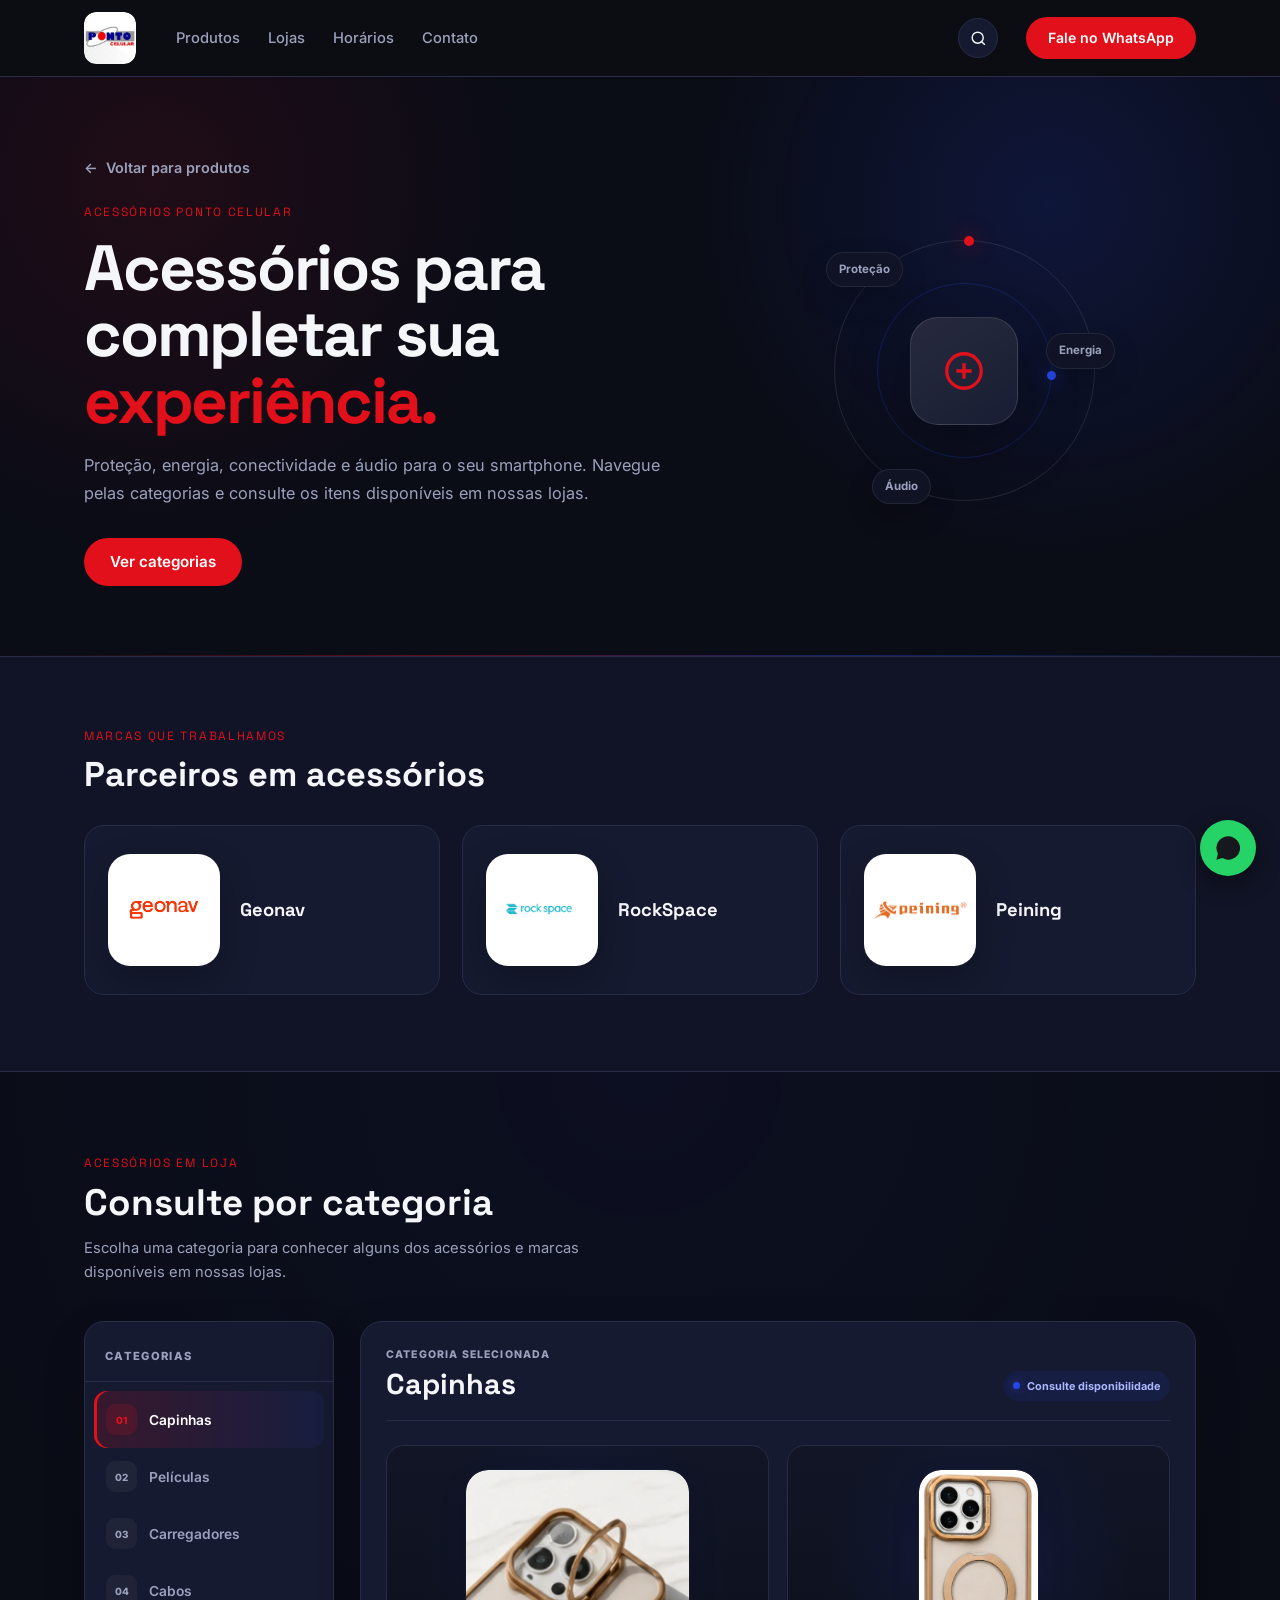
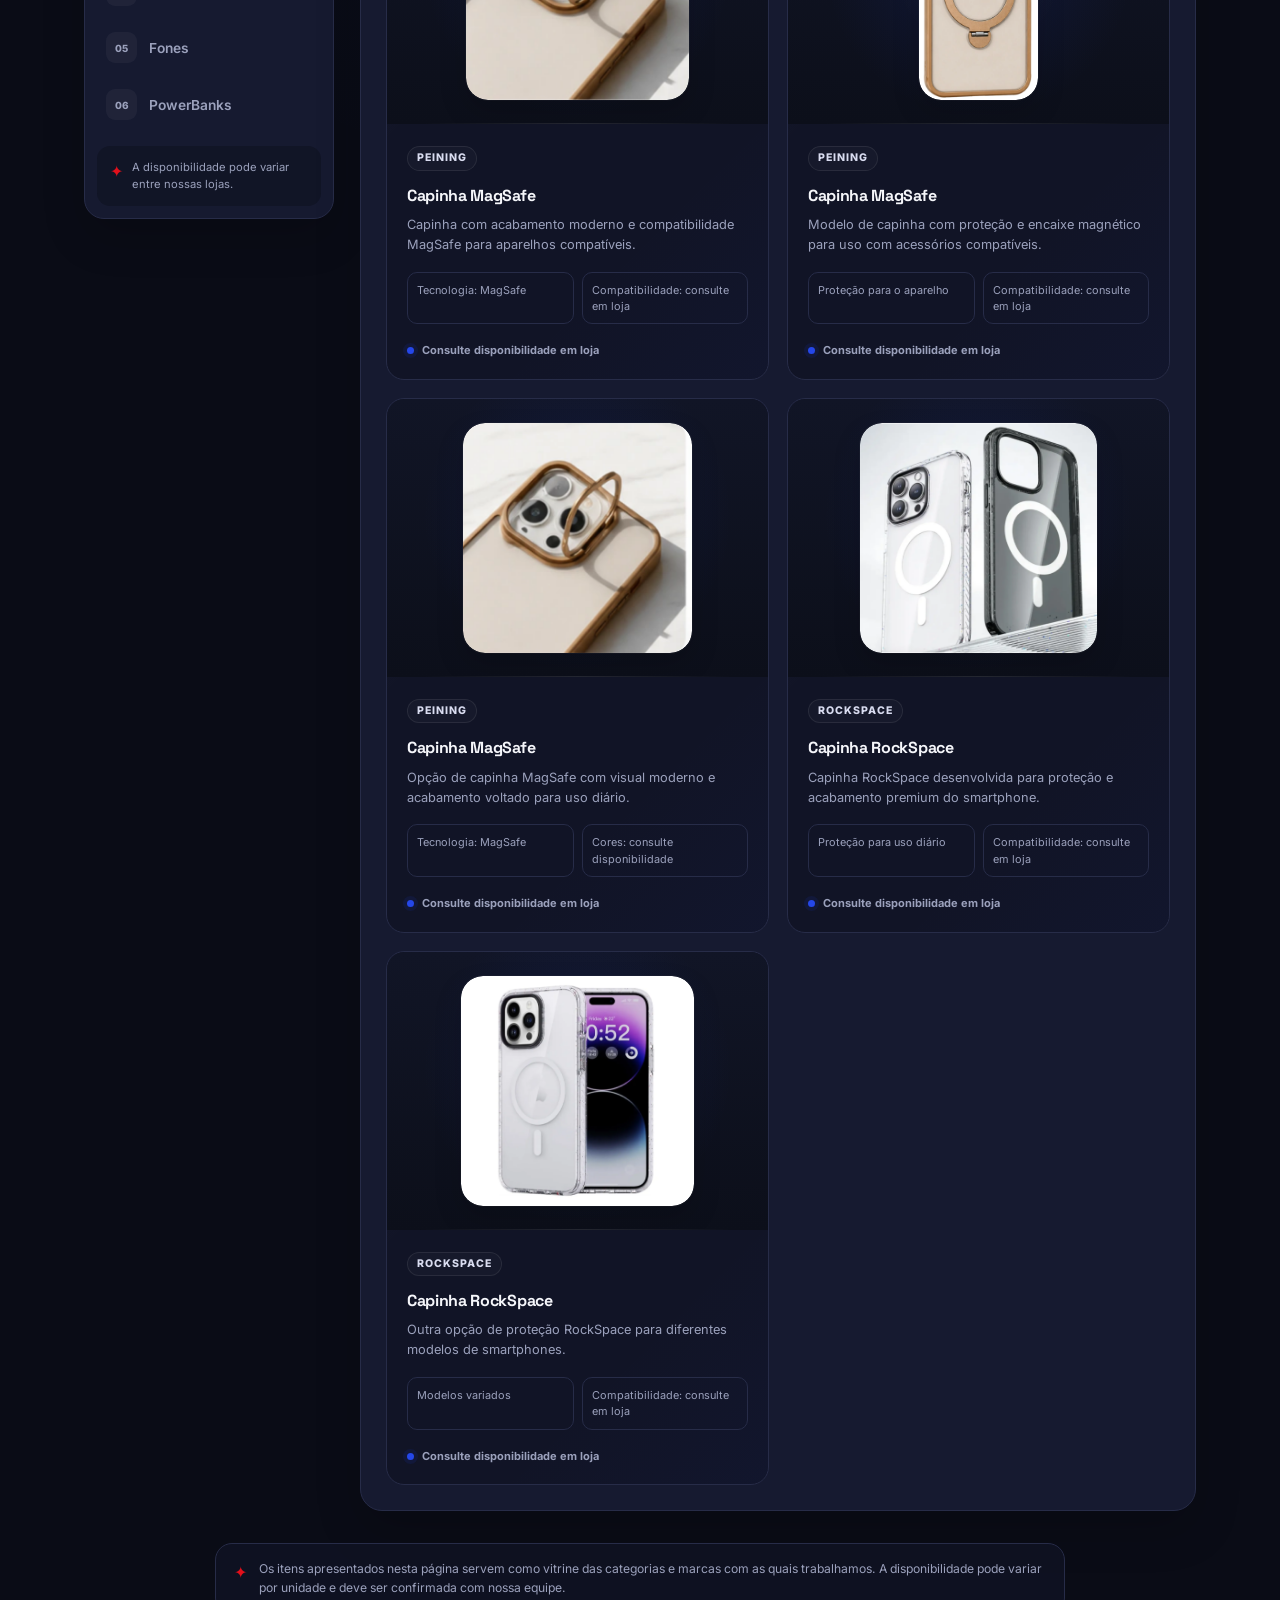
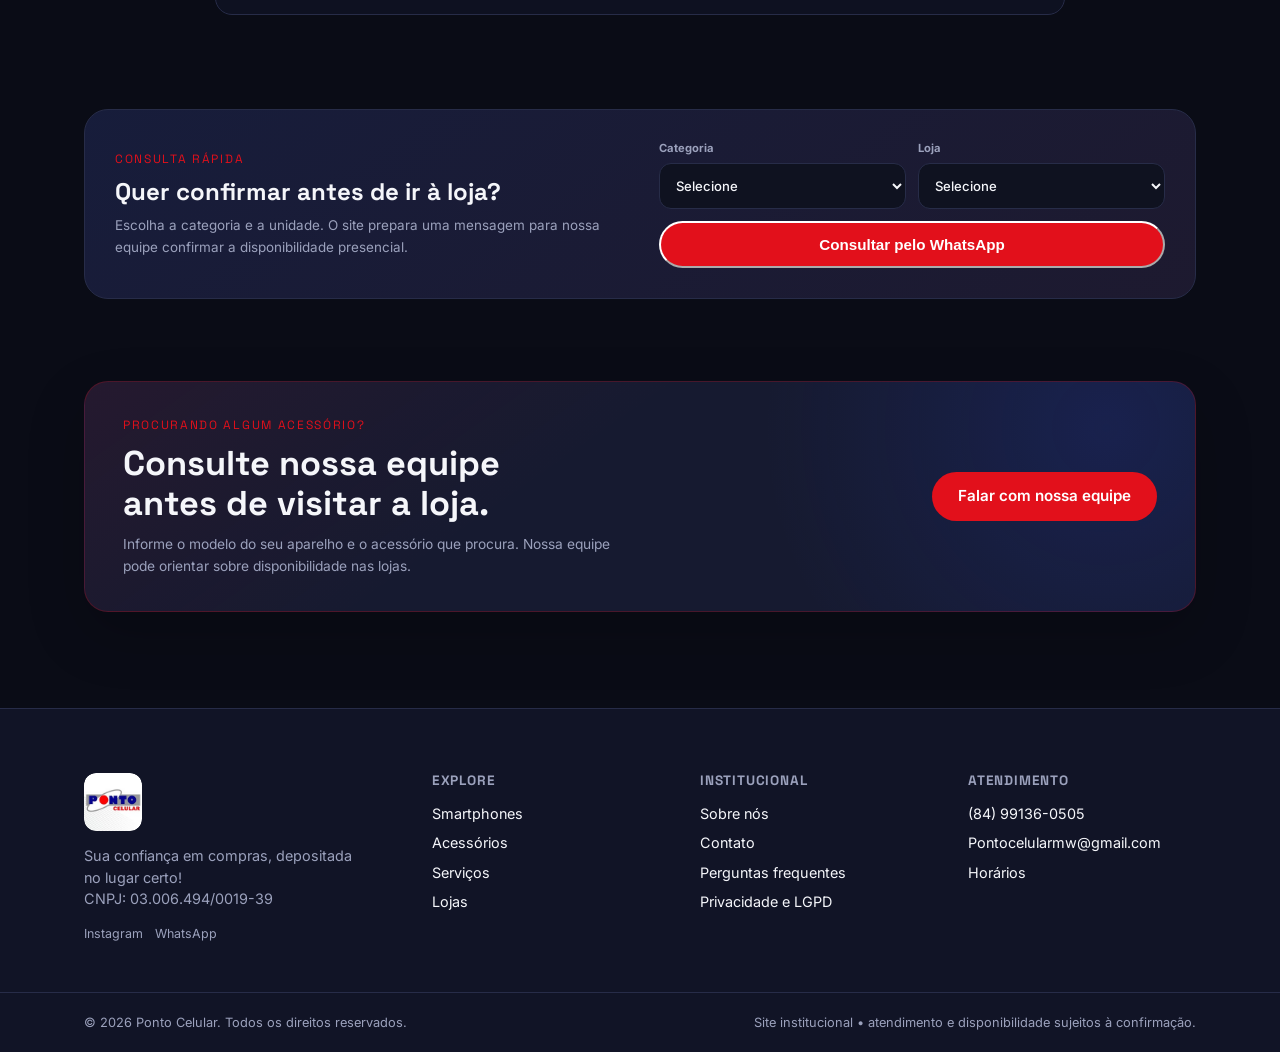
==== commit 286ccea7: "Adicionar CNPJ ao site" ====
--- a/acessorios.html
+++ b/acessorios.html
@@ -296,7 +296,7 @@
        FOOTER
   ====================================================== -->
 <footer class="footer" id="contato"><div class="container footer__inner footer__inner--premium">
-<div class="footer__brand"><a class="logo logo--footer" href="index.html"><span class="logo__badge"><img alt="Ponto Celular" src="/imagens/logo-ponto-celular.jpg"/></span></a><p>Sua confiança em compras, depositada no lugar certo!</p><div class="footer__social"><a href="https://www.instagram.com/ponto_lojasclaro/" rel="noopener noreferrer" target="_blank">Instagram</a><a href="https://wa.me/5584991360505" rel="noopener" target="_blank">WhatsApp</a></div></div>
+<div class="footer__brand"><a class="logo logo--footer" href="index.html"><span class="logo__badge"><img alt="Ponto Celular" src="/imagens/logo-ponto-celular.jpg"/></span></a><p>Sua confiança em compras, depositada no lugar certo!</p><p class="footer__cnpj">CNPJ: 03.006.494/0019-39</p><div class="footer__social"><a href="https://www.instagram.com/ponto_lojasclaro/" rel="noopener noreferrer" target="_blank">Instagram</a><a href="https://wa.me/5584991360505" rel="noopener" target="_blank">WhatsApp</a></div></div>
 <div class="footer__col"><h4>Explore</h4><p><a href="smartphones.html">Smartphones</a></p><p><a href="acessorios.html">Acessórios</a></p><p><a href="servicos.html">Serviços</a></p><p><a href="index.html#lojas">Lojas</a></p></div>
 <div class="footer__col"><h4>Institucional</h4><p><a href="sobre.html">Sobre nós</a></p><p><a href="contato.html">Contato</a></p><p><a href="faq.html">Perguntas frequentes</a></p><p><a href="privacidade.html">Privacidade e LGPD</a></p></div>
 <div class="footer__col"><h4>Atendimento</h4><p>(84) 99136-0505</p><p>Pontocelularmw@gmail.com</p><p><a href="index.html#horarios">Horários</a></p><button class="footer-install" data-install-app="" hidden="" type="button">Instalar site no celular</button></div>
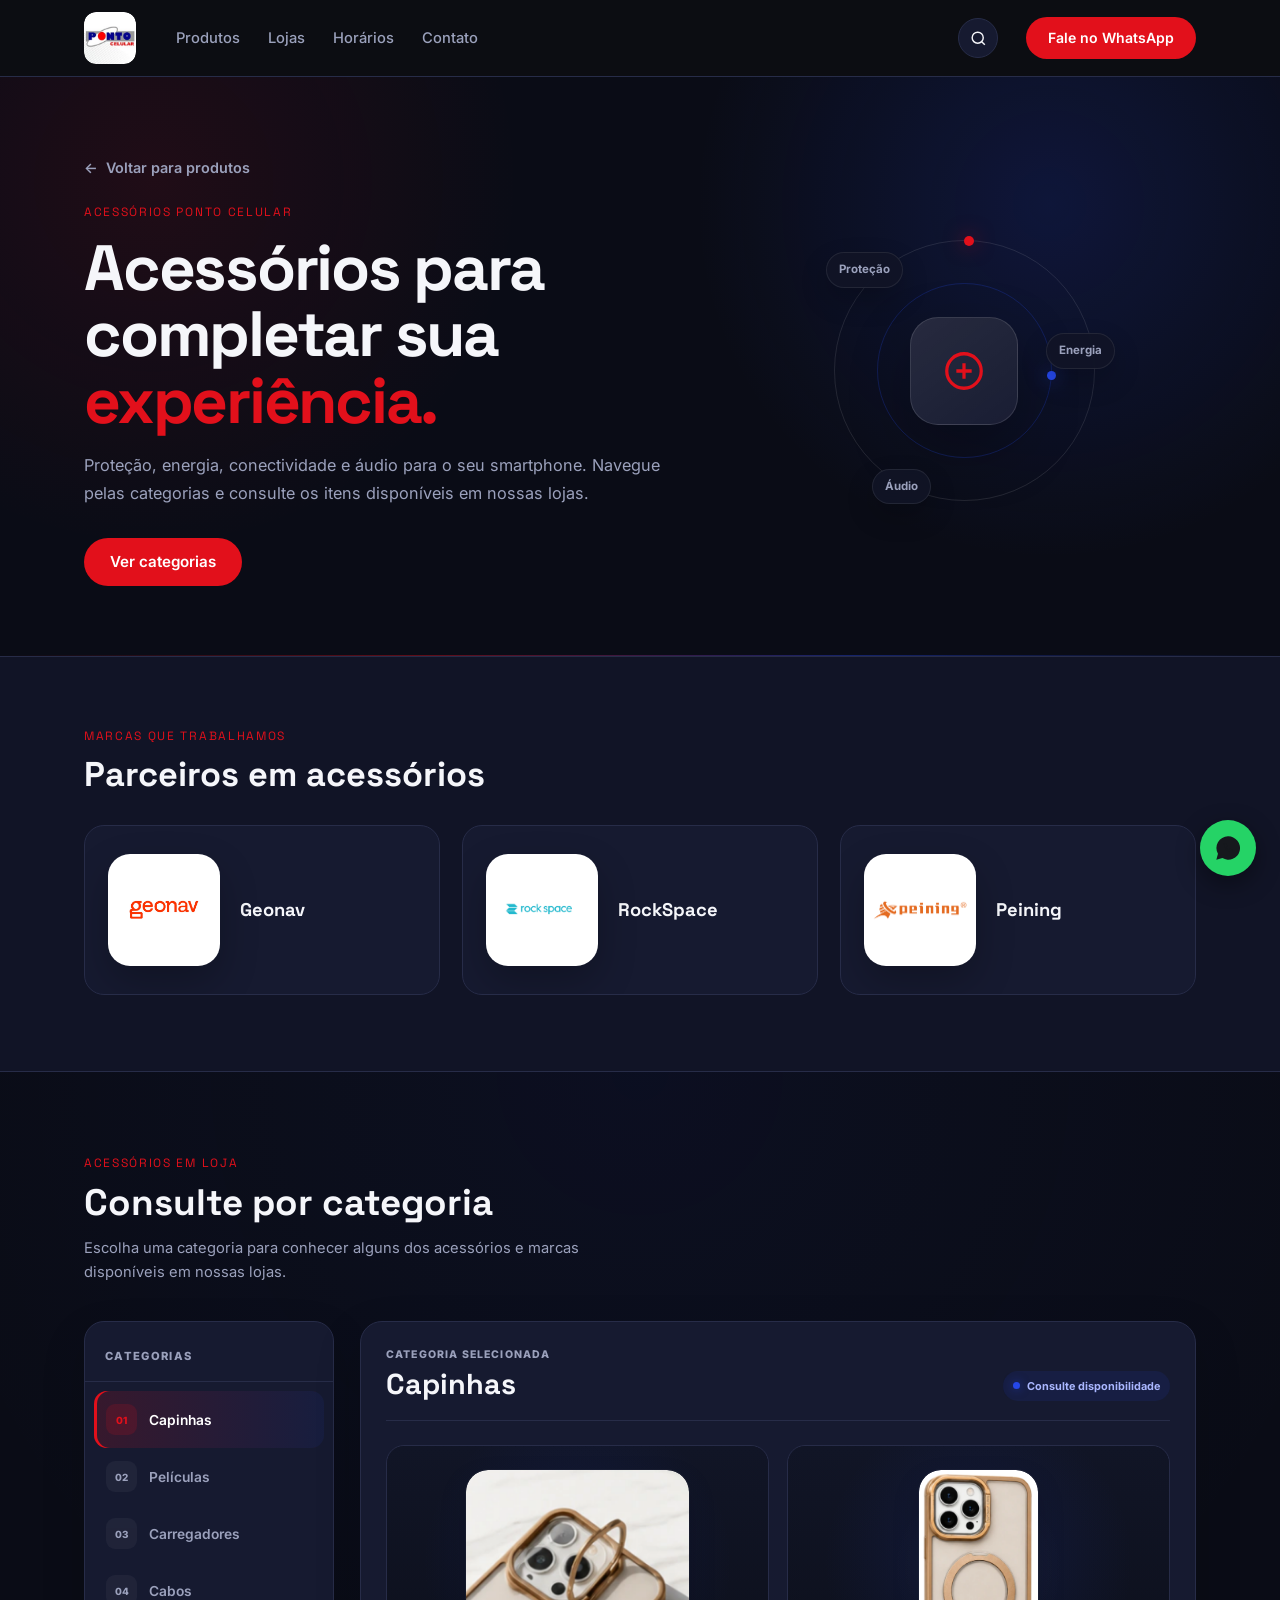
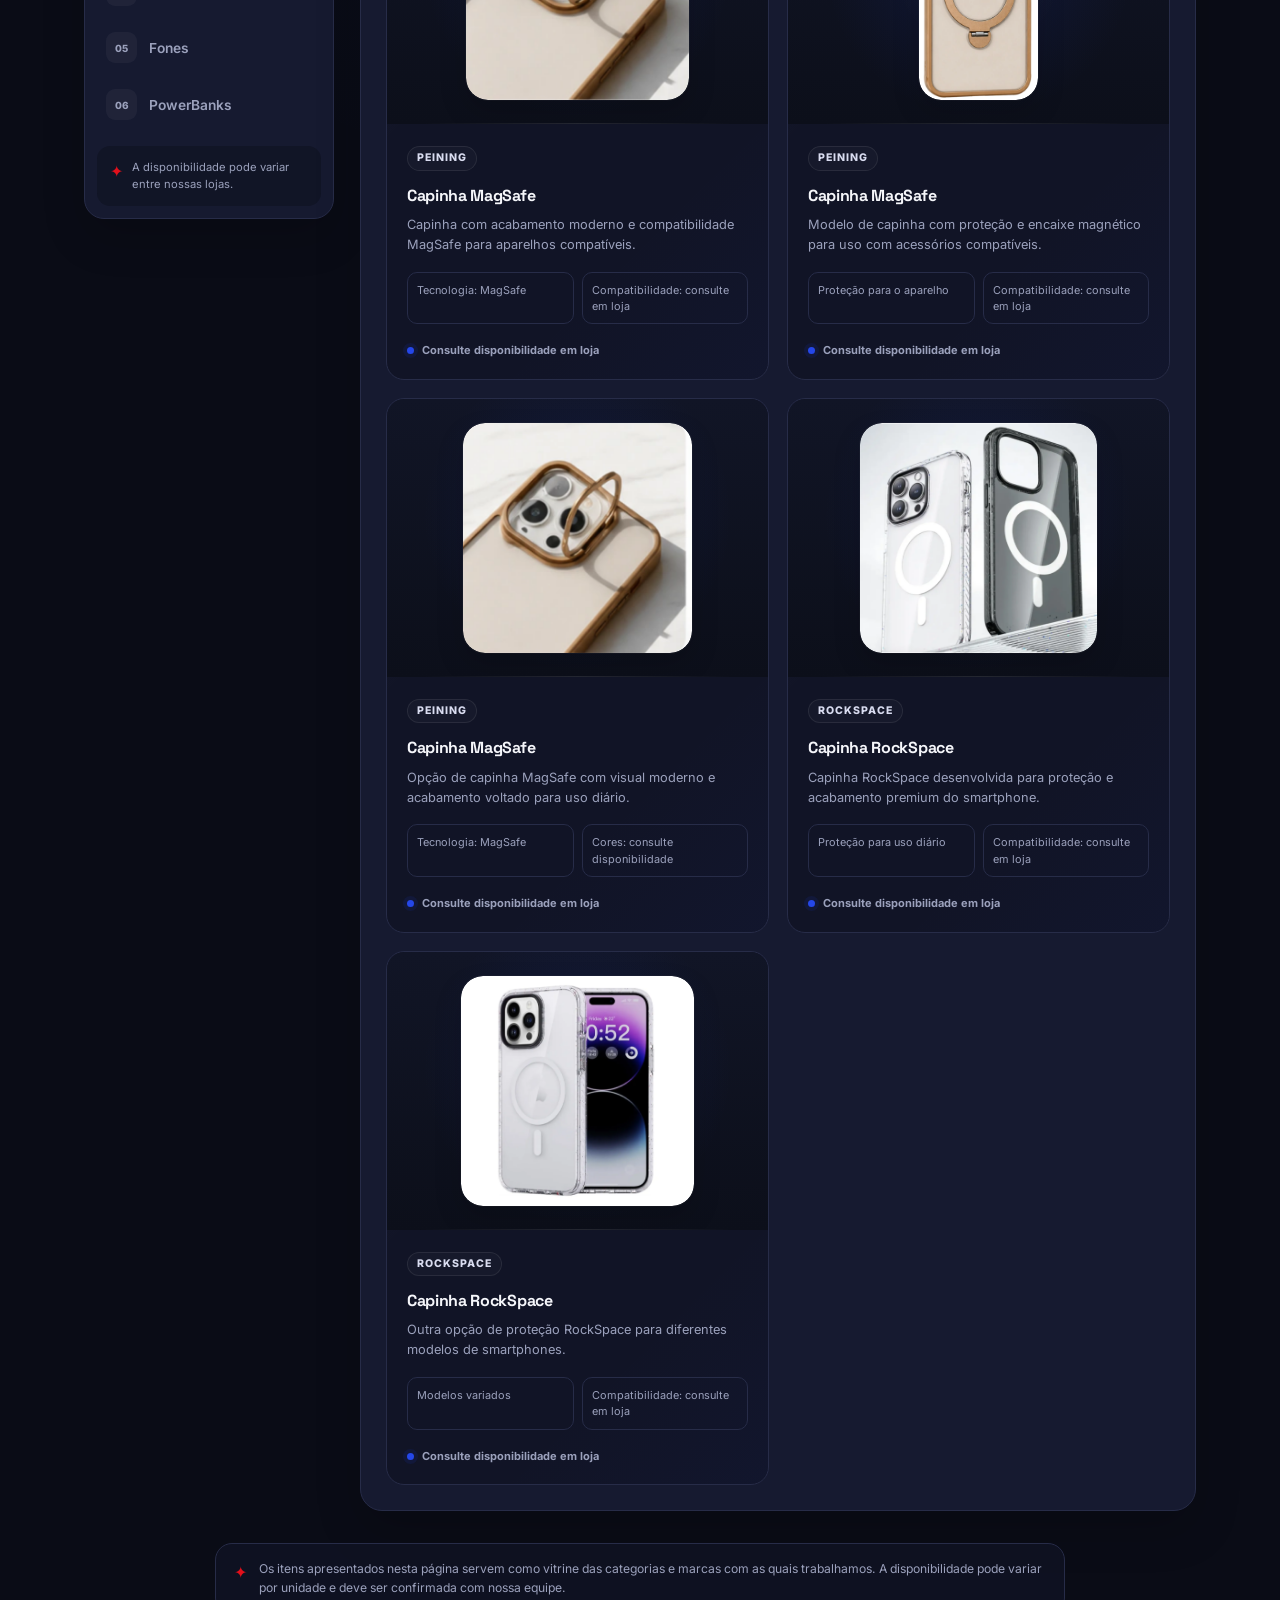
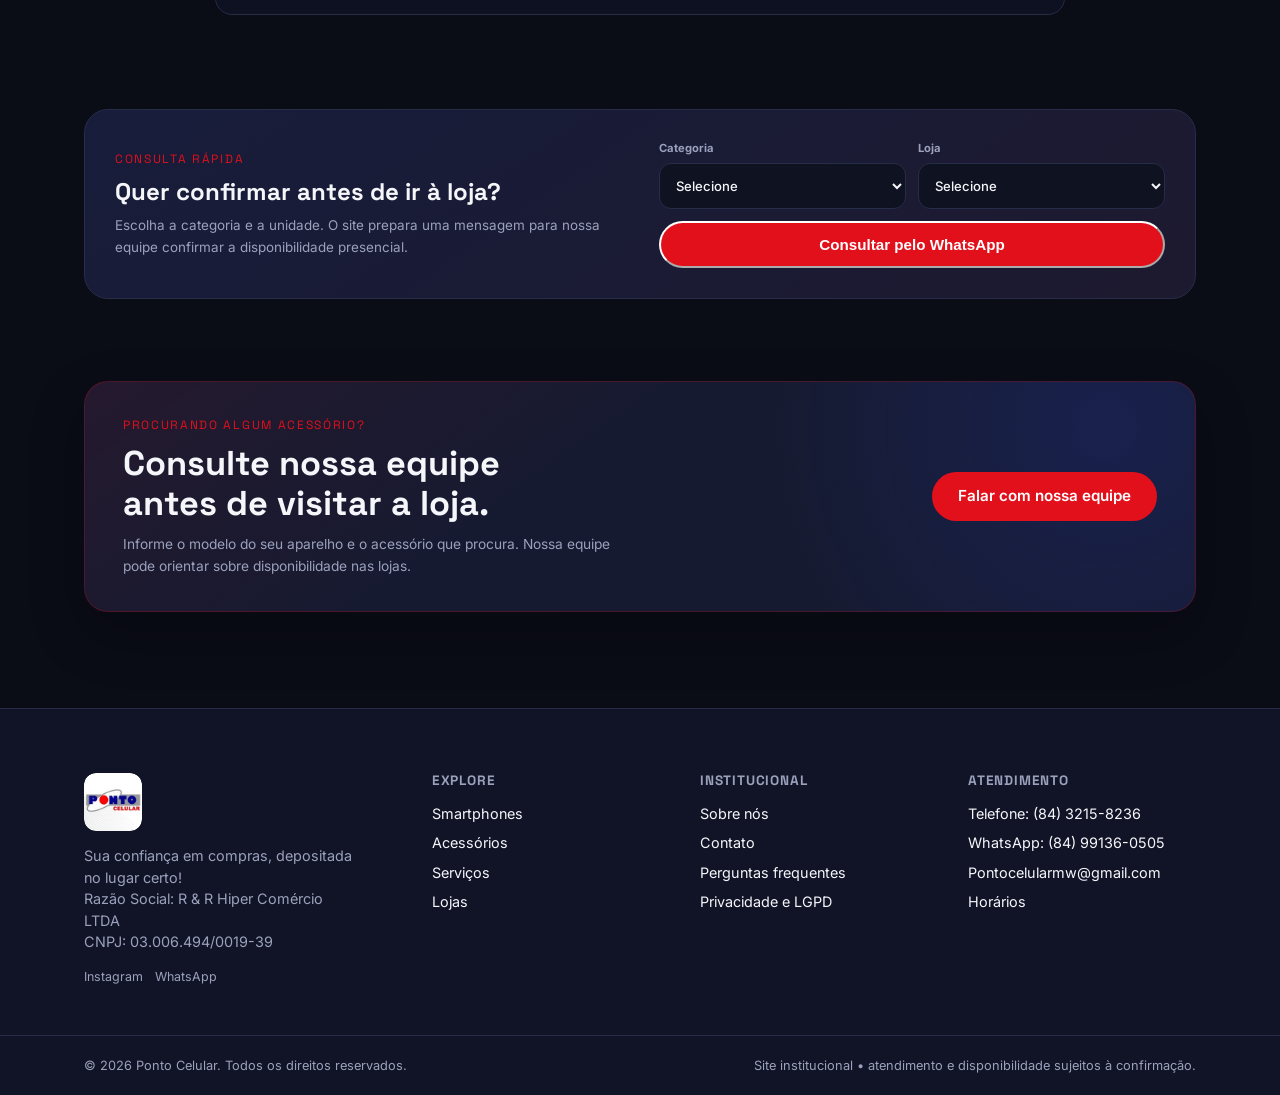
==== commit 2d48bfdd: "Adiciona razão social e telefone institucional" ====
--- a/acessorios.html
+++ b/acessorios.html
@@ -1,7 +1,7 @@
 <!DOCTYPE html>
 
 <html lang="pt-BR">
-<head><meta charset="utf-8"/><meta content="width=device-width, initial-scale=1.0" name="viewport"/><meta content="Conheça categorias e marcas de acessórios disponíveis nas lojas Ponto Celular." name="description"/><meta content="index, follow" name="robots"/><meta content="Acessórios | Ponto Celular" property="og:title"/><meta content="Conheça categorias e marcas de acessórios disponíveis nas lojas Ponto Celular." property="og:description"/><meta content="website" property="og:type"/><meta content="pt_BR" property="og:locale"/><meta content="summary_large_image" name="twitter:card"/><title>Acessórios | Ponto Celular</title><link href="https://fonts.googleapis.com" rel="preconnect"/><link crossorigin="" href="https://fonts.gstatic.com" rel="preconnect"/><link href="https://fonts.googleapis.com/css2?family=Space+Grotesk:wght@500;600;700&amp;family=Inter:wght@400;500;600;700&amp;display=swap" rel="stylesheet"/><link href="style.css?v=20260901-2" rel="stylesheet"/><script type="application/ld+json">{"@context": "https://schema.org", "@type": "Organization", "name": "Ponto Celular", "email": "Pontocelularmw@gmail.com", "telephone": "+55 84 99136-0505", "sameAs": ["https://www.instagram.com/ponto_lojasclaro/"], "location": [{"@type": "Place", "name": "Loja Claro Midway - Piso L1", "hasMap": "https://maps.app.goo.gl/dzBti8DR79H8BsKs5"}, {"@type": "Place", "name": "Loja Claro Midway - Piso L2", "hasMap": "https://maps.app.goo.gl/dzBti8DR79H8BsKs5"}, {"@type": "Place", "name": "Loja Claro Midway - Piso L3", "hasMap": "https://maps.app.goo.gl/dzBti8DR79H8BsKs5"}, {"@type": "Place", "name": "Loja Ponto Celular Midway (Acessórios) - Piso L3", "hasMap": "https://maps.app.goo.gl/dzBti8DR79H8BsKs5"}, {"@type": "Place", "name": "Loja Parnamirim", "hasMap": "https://maps.app.goo.gl/SnGSqGwxsToAKvxD9"}, {"@type": "Place", "name": "Loja Alecrim", "hasMap": "https://maps.app.goo.gl/s1C1ZJuaft71H8m66"}, {"@type": "Place", "name": "Loja Mossoró Boulevard", "hasMap": "https://maps.app.goo.gl/nuZmmjfgJZY6B1TA8"}, {"@type": "Place", "name": "Loja Campina Grande Partage", "hasMap": "https://maps.app.goo.gl/MJYdLDSepykjKDeR9"}, {"@type": "Place", "name": "Loja Campina Grande Centro", "hasMap": "https://maps.app.goo.gl/9ASvcHY2zcrZMce47"}]}</script><meta content="dark" name="color-scheme"/><meta content="/imagens/logo-ponto-celular.jpg" property="og:image"/><meta content="Logo Ponto Celular" property="og:image:alt"/><meta content="Acessórios | Ponto Celular" name="twitter:title"/><meta content="Conheça categorias e marcas de acessórios disponíveis nas lojas Ponto Celular." name="twitter:description"/><meta content="/imagens/logo-ponto-celular.jpg" name="twitter:image"/>
+<head><meta charset="utf-8"/><meta content="width=device-width, initial-scale=1.0" name="viewport"/><meta content="Conheça categorias e marcas de acessórios disponíveis nas lojas Ponto Celular." name="description"/><meta content="index, follow" name="robots"/><meta content="Acessórios | Ponto Celular" property="og:title"/><meta content="Conheça categorias e marcas de acessórios disponíveis nas lojas Ponto Celular." property="og:description"/><meta content="website" property="og:type"/><meta content="pt_BR" property="og:locale"/><meta content="summary_large_image" name="twitter:card"/><title>Acessórios | Ponto Celular</title><link href="https://fonts.googleapis.com" rel="preconnect"/><link crossorigin="" href="https://fonts.gstatic.com" rel="preconnect"/><link href="https://fonts.googleapis.com/css2?family=Space+Grotesk:wght@500;600;700&amp;family=Inter:wght@400;500;600;700&amp;display=swap" rel="stylesheet"/><link href="style.css?v=20260901-2" rel="stylesheet"/><script type="application/ld+json">{"@context":"https://schema.org","@type":"Organization","name":"Ponto Celular","email":"Pontocelularmw@gmail.com","telephone":"+55 84 3215-8236","sameAs":["https://www.instagram.com/ponto_lojasclaro/"],"location":[{"@type":"Place","name":"Loja Claro Midway - Piso L1","hasMap":"https://maps.app.goo.gl/dzBti8DR79H8BsKs5"},{"@type":"Place","name":"Loja Claro Midway - Piso L2","hasMap":"https://maps.app.goo.gl/dzBti8DR79H8BsKs5"},{"@type":"Place","name":"Loja Claro Midway - Piso L3","hasMap":"https://maps.app.goo.gl/dzBti8DR79H8BsKs5"},{"@type":"Place","name":"Loja Ponto Celular Midway (Acessórios) - Piso L3","hasMap":"https://maps.app.goo.gl/dzBti8DR79H8BsKs5"},{"@type":"Place","name":"Loja Parnamirim","hasMap":"https://maps.app.goo.gl/SnGSqGwxsToAKvxD9"},{"@type":"Place","name":"Loja Alecrim","hasMap":"https://maps.app.goo.gl/s1C1ZJuaft71H8m66"},{"@type":"Place","name":"Loja Mossoró Boulevard","hasMap":"https://maps.app.goo.gl/nuZmmjfgJZY6B1TA8"},{"@type":"Place","name":"Loja Campina Grande Partage","hasMap":"https://maps.app.goo.gl/MJYdLDSepykjKDeR9"},{"@type":"Place","name":"Loja Campina Grande Centro","hasMap":"https://maps.app.goo.gl/9ASvcHY2zcrZMce47"}],"legalName":"R & R Hiper Comércio LTDA","taxID":"03.006.494/0019-39","contactPoint":[{"@type":"ContactPoint","telephone":"+55 84 3215-8236","contactType":"customer service","areaServed":"BR","availableLanguage":"Portuguese"},{"@type":"ContactPoint","telephone":"+55 84 99136-0505","contactType":"WhatsApp customer service","areaServed":"BR","availableLanguage":"Portuguese"}]}</script><meta content="dark" name="color-scheme"/><meta content="/imagens/logo-ponto-celular.jpg" property="og:image"/><meta content="Logo Ponto Celular" property="og:image:alt"/><meta content="Acessórios | Ponto Celular" name="twitter:title"/><meta content="Conheça categorias e marcas de acessórios disponíveis nas lojas Ponto Celular." name="twitter:description"/><meta content="/imagens/logo-ponto-celular.jpg" name="twitter:image"/>
 
 
 <!-- FAVICONS PONTO CELULAR — desktop, Android, Safari e iOS -->
@@ -296,10 +296,12 @@
        FOOTER
   ====================================================== -->
 <footer class="footer" id="contato"><div class="container footer__inner footer__inner--premium">
-<div class="footer__brand"><a class="logo logo--footer" href="index.html"><span class="logo__badge"><img alt="Ponto Celular" src="/imagens/logo-ponto-celular.jpg"/></span></a><p>Sua confiança em compras, depositada no lugar certo!</p><p class="footer__cnpj">CNPJ: 03.006.494/0019-39</p><div class="footer__social"><a href="https://www.instagram.com/ponto_lojasclaro/" rel="noopener noreferrer" target="_blank">Instagram</a><a href="https://wa.me/5584991360505" rel="noopener" target="_blank">WhatsApp</a></div></div>
+<div class="footer__brand"><a class="logo logo--footer" href="index.html"><span class="logo__badge"><img alt="Ponto Celular" src="/imagens/logo-ponto-celular.jpg"/></span></a><p>Sua confiança em compras, depositada no lugar certo!</p><p class="footer__cnpj">Razão Social: R & R Hiper Comércio LTDA</p><p class="footer__cnpj">CNPJ: 03.006.494/0019-39</p><div class="footer__social"><a href="https://www.instagram.com/ponto_lojasclaro/" rel="noopener noreferrer" target="_blank">Instagram</a><a href="https://wa.me/5584991360505" rel="noopener" target="_blank">WhatsApp</a></div></div>
 <div class="footer__col"><h4>Explore</h4><p><a href="smartphones.html">Smartphones</a></p><p><a href="acessorios.html">Acessórios</a></p><p><a href="servicos.html">Serviços</a></p><p><a href="index.html#lojas">Lojas</a></p></div>
 <div class="footer__col"><h4>Institucional</h4><p><a href="sobre.html">Sobre nós</a></p><p><a href="contato.html">Contato</a></p><p><a href="faq.html">Perguntas frequentes</a></p><p><a href="privacidade.html">Privacidade e LGPD</a></p></div>
-<div class="footer__col"><h4>Atendimento</h4><p>(84) 99136-0505</p><p>Pontocelularmw@gmail.com</p><p><a href="index.html#horarios">Horários</a></p><button class="footer-install" data-install-app="" hidden="" type="button">Instalar site no celular</button></div>
+<div class="footer__col"><h4>Atendimento</h4><p>Telefone: <a href="tel:+558432158236">(84) 3215-8236</a></p>
+<p>WhatsApp: <a href="https://wa.me/5584991360505" target="_blank" rel="noopener">(84) 99136-0505</a></p>
+<p>Pontocelularmw@gmail.com</p><p><a href="index.html#horarios">Horários</a></p><button class="footer-install" data-install-app="" hidden="" type="button">Instalar site no celular</button></div>
 </div><div class="footer__bottom"><div class="container footer__bottom-inner"><p>© <span id="ano"></span> Ponto Celular. Todos os direitos reservados.</p><p>Site institucional • atendimento e disponibilidade sujeitos à confirmação.</p></div></div></footer>
 <!-- =====================================================
        WHATSAPP FLUTUANTE
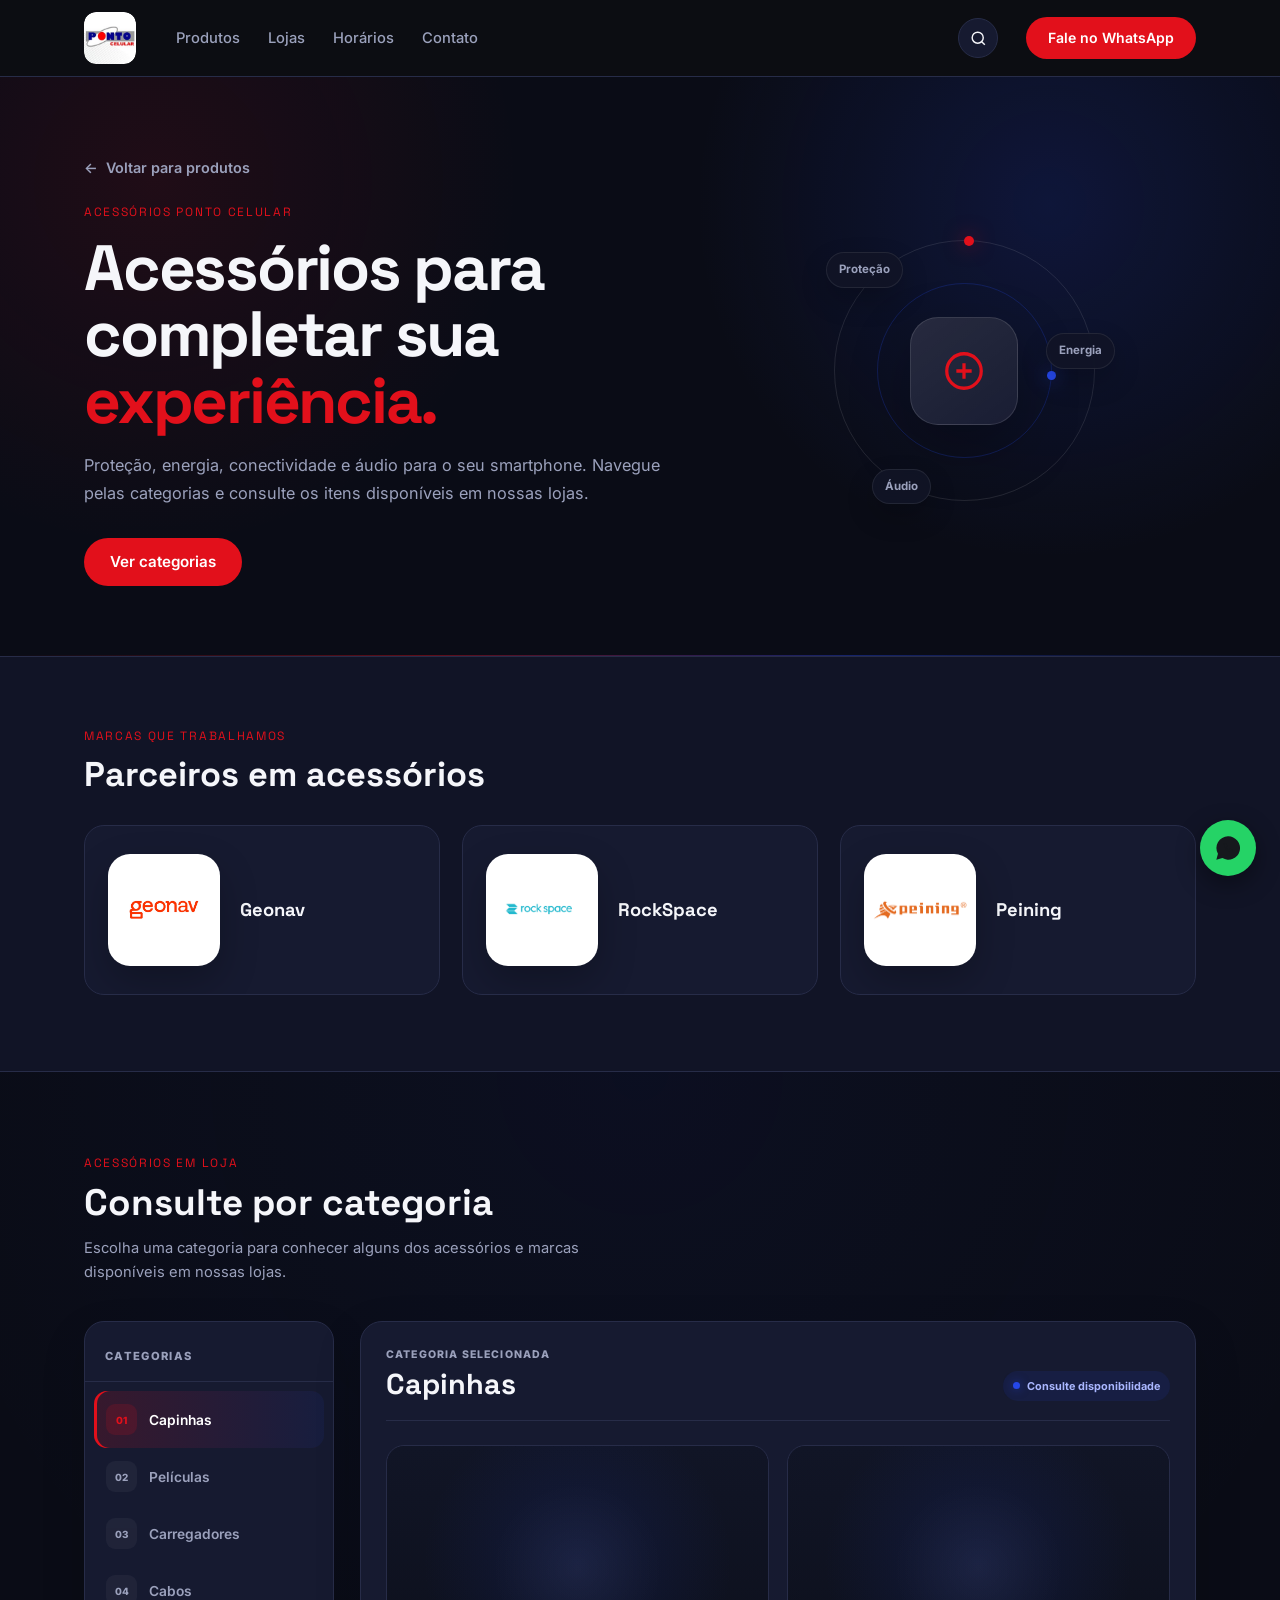
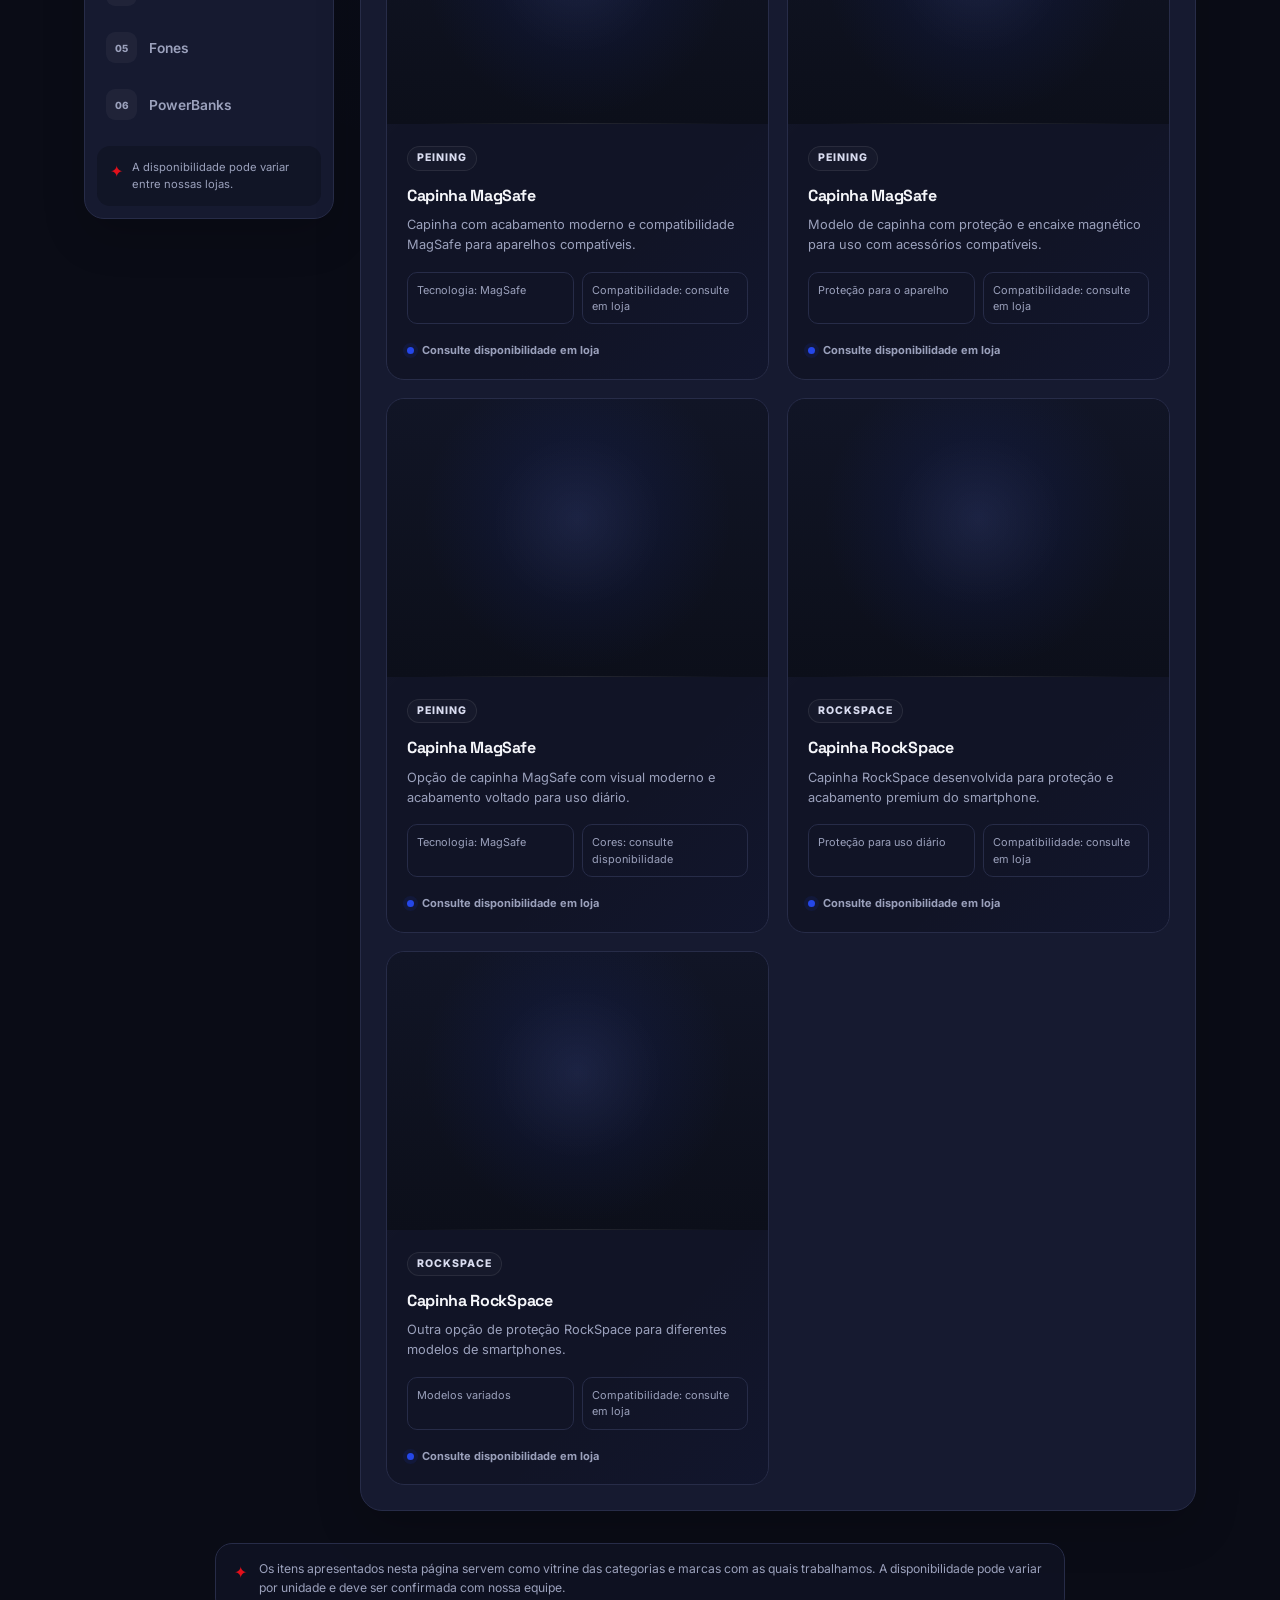
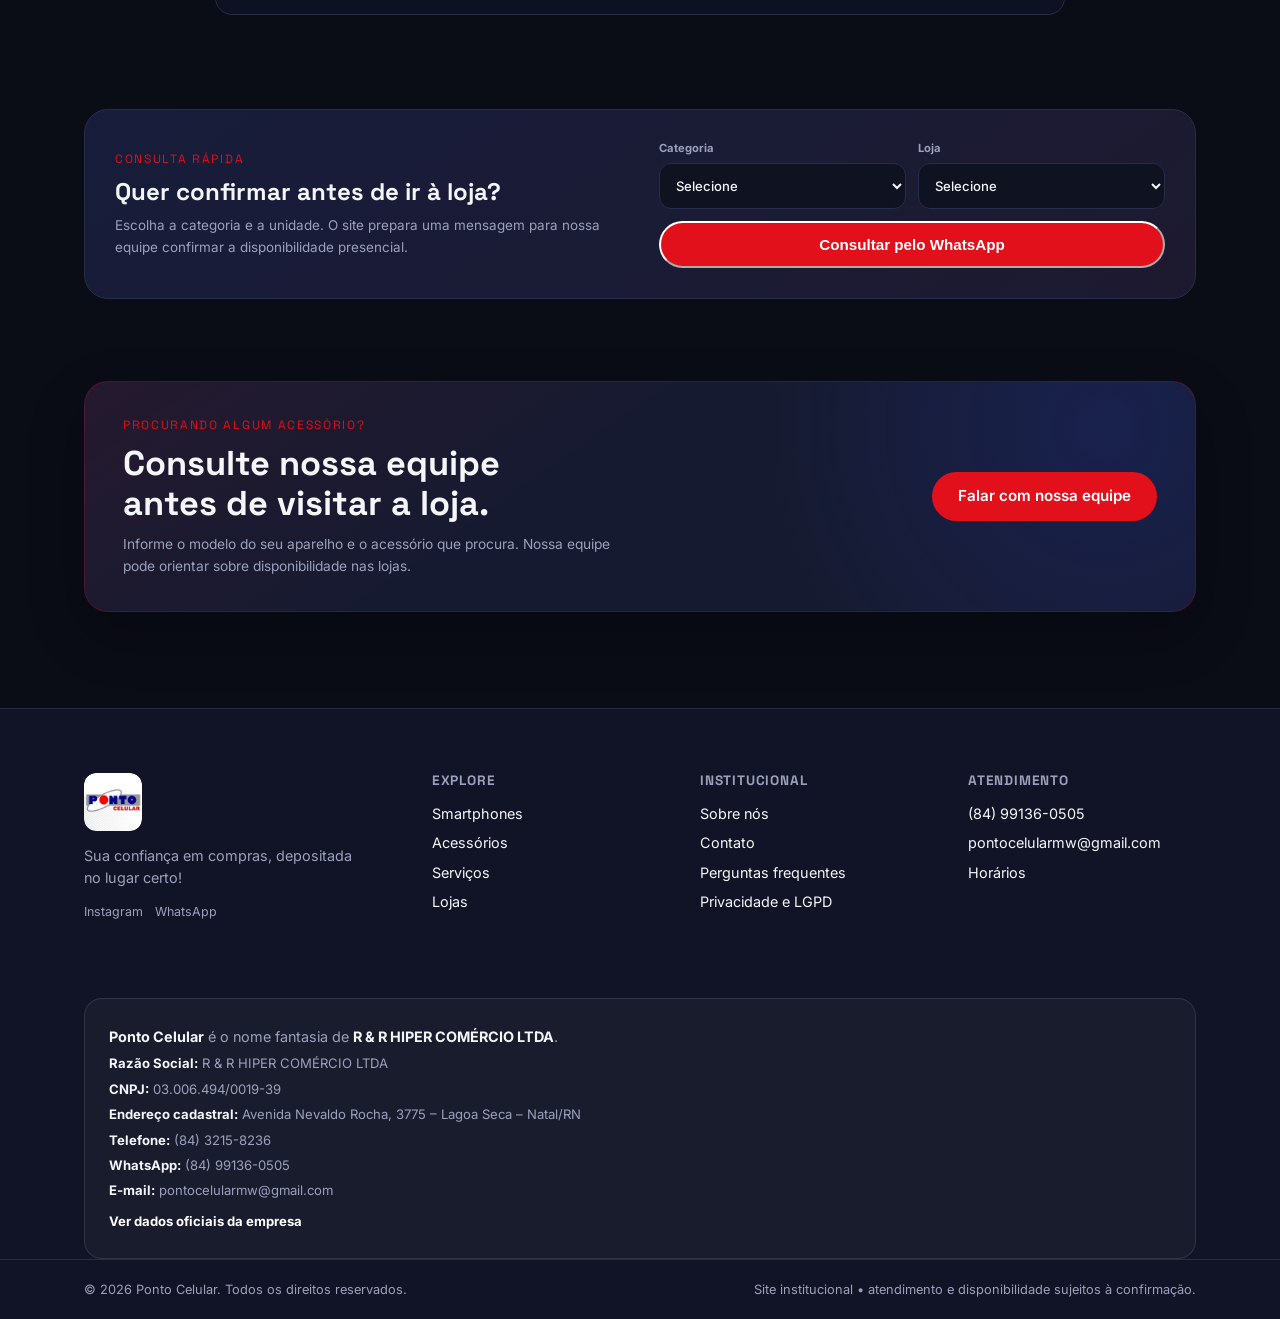
==== commit bd81d3f4: "Reforça dados jurídicos para verificação da Meta" ====
--- a/acessorios.html
+++ b/acessorios.html
@@ -1,21 +1,61 @@
 <!DOCTYPE html>
 
 <html lang="pt-BR">
-<head><meta charset="utf-8"/><meta content="width=device-width, initial-scale=1.0" name="viewport"/><meta content="Conheça categorias e marcas de acessórios disponíveis nas lojas Ponto Celular." name="description"/><meta content="index, follow" name="robots"/><meta content="Acessórios | Ponto Celular" property="og:title"/><meta content="Conheça categorias e marcas de acessórios disponíveis nas lojas Ponto Celular." property="og:description"/><meta content="website" property="og:type"/><meta content="pt_BR" property="og:locale"/><meta content="summary_large_image" name="twitter:card"/><title>Acessórios | Ponto Celular</title><link href="https://fonts.googleapis.com" rel="preconnect"/><link crossorigin="" href="https://fonts.gstatic.com" rel="preconnect"/><link href="https://fonts.googleapis.com/css2?family=Space+Grotesk:wght@500;600;700&amp;family=Inter:wght@400;500;600;700&amp;display=swap" rel="stylesheet"/><link href="style.css?v=20260901-2" rel="stylesheet"/><script type="application/ld+json">{"@context":"https://schema.org","@type":"Organization","name":"Ponto Celular","email":"Pontocelularmw@gmail.com","telephone":"+55 84 3215-8236","sameAs":["https://www.instagram.com/ponto_lojasclaro/"],"location":[{"@type":"Place","name":"Loja Claro Midway - Piso L1","hasMap":"https://maps.app.goo.gl/dzBti8DR79H8BsKs5"},{"@type":"Place","name":"Loja Claro Midway - Piso L2","hasMap":"https://maps.app.goo.gl/dzBti8DR79H8BsKs5"},{"@type":"Place","name":"Loja Claro Midway - Piso L3","hasMap":"https://maps.app.goo.gl/dzBti8DR79H8BsKs5"},{"@type":"Place","name":"Loja Ponto Celular Midway (Acessórios) - Piso L3","hasMap":"https://maps.app.goo.gl/dzBti8DR79H8BsKs5"},{"@type":"Place","name":"Loja Parnamirim","hasMap":"https://maps.app.goo.gl/SnGSqGwxsToAKvxD9"},{"@type":"Place","name":"Loja Alecrim","hasMap":"https://maps.app.goo.gl/s1C1ZJuaft71H8m66"},{"@type":"Place","name":"Loja Mossoró Boulevard","hasMap":"https://maps.app.goo.gl/nuZmmjfgJZY6B1TA8"},{"@type":"Place","name":"Loja Campina Grande Partage","hasMap":"https://maps.app.goo.gl/MJYdLDSepykjKDeR9"},{"@type":"Place","name":"Loja Campina Grande Centro","hasMap":"https://maps.app.goo.gl/9ASvcHY2zcrZMce47"}],"legalName":"R & R Hiper Comércio LTDA","taxID":"03.006.494/0019-39","contactPoint":[{"@type":"ContactPoint","telephone":"+55 84 3215-8236","contactType":"customer service","areaServed":"BR","availableLanguage":"Portuguese"},{"@type":"ContactPoint","telephone":"+55 84 99136-0505","contactType":"WhatsApp customer service","areaServed":"BR","availableLanguage":"Portuguese"}]}</script><meta content="dark" name="color-scheme"/><meta content="/imagens/logo-ponto-celular.jpg" property="og:image"/><meta content="Logo Ponto Celular" property="og:image:alt"/><meta content="Acessórios | Ponto Celular" name="twitter:title"/><meta content="Conheça categorias e marcas de acessórios disponíveis nas lojas Ponto Celular." name="twitter:description"/><meta content="/imagens/logo-ponto-celular.jpg" name="twitter:image"/>
+<head><meta charset="utf-8"/><meta content="width=device-width, initial-scale=1.0" name="viewport"/><meta content="Conheça categorias e marcas de acessórios disponíveis nas lojas Ponto Celular." name="description"/><meta content="index, follow" name="robots"/><meta content="Acessórios | Ponto Celular" property="og:title"/><meta content="Conheça categorias e marcas de acessórios disponíveis nas lojas Ponto Celular." property="og:description"/><meta content="website" property="og:type"/><meta content="pt_BR" property="og:locale"/><meta content="summary_large_image" name="twitter:card"/><title>Acessórios | Ponto Celular</title><link href="https://fonts.googleapis.com" rel="preconnect"/><link crossorigin="" href="https://fonts.gstatic.com" rel="preconnect"/><link href="https://fonts.googleapis.com/css2?family=Space+Grotesk:wght@500;600;700&amp;family=Inter:wght@400;500;600;700&amp;display=swap" rel="stylesheet"/><link href="style.css?v=20260901-2" rel="stylesheet"/><script type="application/ld+json">{"@context": "https://schema.org", "@type": "Organization", "name": "Ponto Celular", "email": "pontocelularmw@gmail.com", "telephone": "+55 84 99136-0505", "sameAs": ["https://www.instagram.com/ponto_lojasclaro/"], "location": [{"@type": "Place", "name": "Loja Claro Midway - Piso L1", "hasMap": "https://maps.app.goo.gl/dzBti8DR79H8BsKs5"}, {"@type": "Place", "name": "Loja Claro Midway - Piso L2", "hasMap": "https://maps.app.goo.gl/dzBti8DR79H8BsKs5"}, {"@type": "Place", "name": "Loja Claro Midway - Piso L3", "hasMap": "https://maps.app.goo.gl/dzBti8DR79H8BsKs5"}, {"@type": "Place", "name": "Loja Ponto Celular Midway (Acessórios) - Piso L3", "hasMap": "https://maps.app.goo.gl/dzBti8DR79H8BsKs5"}, {"@type": "Place", "name": "Loja Parnamirim", "hasMap": "https://maps.app.goo.gl/SnGSqGwxsToAKvxD9"}, {"@type": "Place", "name": "Loja Alecrim", "hasMap": "https://maps.app.goo.gl/s1C1ZJuaft71H8m66"}, {"@type": "Place", "name": "Loja Mossoró Boulevard", "hasMap": "https://maps.app.goo.gl/nuZmmjfgJZY6B1TA8"}, {"@type": "Place", "name": "Loja Campina Grande Partage", "hasMap": "https://maps.app.goo.gl/MJYdLDSepykjKDeR9"}, {"@type": "Place", "name": "Loja Campina Grande Centro", "hasMap": "https://maps.app.goo.gl/9ASvcHY2zcrZMce47"}]}</script><meta content="dark" name="color-scheme"/><meta content="/imagens/logo-ponto-celular.jpg" property="og:image"/><meta content="Logo Ponto Celular" property="og:image:alt"/><meta content="Acessórios | Ponto Celular" name="twitter:title"/><meta content="Conheça categorias e marcas de acessórios disponíveis nas lojas Ponto Celular." name="twitter:description"/><meta content="/imagens/logo-ponto-celular.jpg" name="twitter:image"/>
 
 
 <!-- FAVICONS PONTO CELULAR — desktop, Android, Safari e iOS -->
-<link rel="icon" href="./favicon.ico?v=20260901-final" sizes="any">
-<link rel="icon" type="image/png" sizes="16x16" href="./imagens/favicon-16x16.png?v=20260901-final">
-<link rel="icon" type="image/png" sizes="32x32" href="./imagens/favicon-32x32.png?v=20260901-final">
-<link rel="icon" type="image/png" sizes="48x48" href="./imagens/favicon-48x48.png?v=20260901-final">
-<link rel="shortcut icon" href="./favicon.ico?v=20260901-final">
-<link rel="apple-touch-icon" sizes="180x180" href="./apple-touch-icon.png?v=20260901-final">
-<link rel="manifest" href="./site.webmanifest?v=20260901-final">
+<link rel="icon" href="/favicon.ico?v=20260901-favicon-real-1" sizes="any">
+<link rel="icon" type="image/png" sizes="16x16" href="/imagens/favicon-16x16.png?v=20260901-favicon-real-1">
+<link rel="icon" type="image/png" sizes="32x32" href="/imagens/favicon-32x32.png?v=20260901-favicon-real-1">
+<link rel="icon" type="image/png" sizes="48x48" href="/imagens/favicon-48x48.png?v=20260901-favicon-real-1">
+<link rel="shortcut icon" href="/favicon.ico?v=20260901-favicon-real-1">
+<link rel="apple-touch-icon" sizes="180x180" href="/apple-touch-icon.png?v=20260901-favicon-real-1">
+<link rel="manifest" href="/site.webmanifest?v=20260901-favicon-real-1">
 <meta name="theme-color" content="#060390">
 <meta name="application-name" content="Ponto Celular">
 <meta name="apple-mobile-web-app-title" content="Ponto Celular">
 
+<script type="application/ld+json">
+{
+  "@context": "https://schema.org",
+  "@type": "Organization",
+  "@id": "https://pontocelularmw-art.github.io/#organization",
+  "name": "R & R HIPER COMÉRCIO LTDA",
+  "legalName": "R & R HIPER COMÉRCIO LTDA",
+  "alternateName": "Ponto Celular",
+  "url": "https://pontocelularmw-art.github.io/",
+  "email": "mailto:pontocelularmw@gmail.com",
+  "telephone": "+55 84 3215-8236",
+  "taxID": "03.006.494/0019-39",
+  "address": {
+    "@type": "PostalAddress",
+    "streetAddress": "Avenida Nevaldo Rocha, 3775",
+    "addressLocality": "Natal",
+    "addressRegion": "RN",
+    "addressCountry": "BR"
+  },
+  "contactPoint": [
+    {
+      "@type": "ContactPoint",
+      "telephone": "+55 84 3215-8236",
+      "contactType": "customer service",
+      "areaServed": "BR",
+      "availableLanguage": "Portuguese"
+    },
+    {
+      "@type": "ContactPoint",
+      "telephone": "+55 84 99136-0505",
+      "contactType": "customer service",
+      "areaServed": "BR",
+      "availableLanguage": "Portuguese"
+    }
+  ],
+  "sameAs": [
+    "https://www.instagram.com/ponto_lojasclaro/"
+  ]
+}
+</script>
 </head>
 <body class="accessories-showcase-page" data-page="acessorios"><a class="skip-link" href="#conteudo">Pular para o conteúdo</a>
 <!-- =====================================================
@@ -296,13 +336,21 @@
        FOOTER
   ====================================================== -->
 <footer class="footer" id="contato"><div class="container footer__inner footer__inner--premium">
-<div class="footer__brand"><a class="logo logo--footer" href="index.html"><span class="logo__badge"><img alt="Ponto Celular" src="/imagens/logo-ponto-celular.jpg"/></span></a><p>Sua confiança em compras, depositada no lugar certo!</p><p class="footer__cnpj">Razão Social: R & R Hiper Comércio LTDA</p><p class="footer__cnpj">CNPJ: 03.006.494/0019-39</p><div class="footer__social"><a href="https://www.instagram.com/ponto_lojasclaro/" rel="noopener noreferrer" target="_blank">Instagram</a><a href="https://wa.me/5584991360505" rel="noopener" target="_blank">WhatsApp</a></div></div>
+<div class="footer__brand"><a class="logo logo--footer" href="index.html"><span class="logo__badge"><img alt="Ponto Celular" src="/imagens/logo-ponto-celular.jpg"/></span></a><p>Sua confiança em compras, depositada no lugar certo!</p><div class="footer__social"><a href="https://www.instagram.com/ponto_lojasclaro/" rel="noopener noreferrer" target="_blank">Instagram</a><a href="https://wa.me/5584991360505" rel="noopener" target="_blank">WhatsApp</a></div></div>
 <div class="footer__col"><h4>Explore</h4><p><a href="smartphones.html">Smartphones</a></p><p><a href="acessorios.html">Acessórios</a></p><p><a href="servicos.html">Serviços</a></p><p><a href="index.html#lojas">Lojas</a></p></div>
 <div class="footer__col"><h4>Institucional</h4><p><a href="sobre.html">Sobre nós</a></p><p><a href="contato.html">Contato</a></p><p><a href="faq.html">Perguntas frequentes</a></p><p><a href="privacidade.html">Privacidade e LGPD</a></p></div>
-<div class="footer__col"><h4>Atendimento</h4><p>Telefone: <a href="tel:+558432158236">(84) 3215-8236</a></p>
-<p>WhatsApp: <a href="https://wa.me/5584991360505" target="_blank" rel="noopener">(84) 99136-0505</a></p>
-<p>Pontocelularmw@gmail.com</p><p><a href="index.html#horarios">Horários</a></p><button class="footer-install" data-install-app="" hidden="" type="button">Instalar site no celular</button></div>
-</div><div class="footer__bottom"><div class="container footer__bottom-inner"><p>© <span id="ano"></span> Ponto Celular. Todos os direitos reservados.</p><p>Site institucional • atendimento e disponibilidade sujeitos à confirmação.</p></div></div></footer>
+<div class="footer__col"><h4>Atendimento</h4><p>(84) 99136-0505</p><p>pontocelularmw@gmail.com</p><p><a href="index.html#horarios">Horários</a></p><button class="footer-install" data-install-app="" hidden="" type="button">Instalar site no celular</button></div>
+</div><div class="container"><div class="footer__legal-company" aria-label="Dados legais da empresa">
+  <p class="footer__legal-title"><strong>Ponto Celular</strong> é o nome fantasia de <strong>R & R HIPER COMÉRCIO LTDA</strong>.</p>
+  <p><strong>Razão Social:</strong> R & R HIPER COMÉRCIO LTDA</p>
+  <p><strong>CNPJ:</strong> 03.006.494/0019-39</p>
+  <p><strong>Endereço cadastral:</strong> Avenida Nevaldo Rocha, 3775 – Lagoa Seca – Natal/RN</p>
+  <p><strong>Telefone:</strong> <a href="tel:+558432158236">(84) 3215-8236</a></p>
+  <p><strong>WhatsApp:</strong> <a href="https://wa.me/5584991360505" target="_blank" rel="noopener">(84) 99136-0505</a></p>
+  <p><strong>E-mail:</strong> <a href="mailto:pontocelularmw@gmail.com">pontocelularmw@gmail.com</a></p>
+  <p><a class="footer__legal-link" href="dados-empresa.html">Ver dados oficiais da empresa</a></p>
+</div></div>
+<div class="footer__bottom"><div class="container footer__bottom-inner"><p>© <span id="ano"></span> Ponto Celular. Todos os direitos reservados.</p><p>Site institucional • atendimento e disponibilidade sujeitos à confirmação.</p></div></div></footer>
 <!-- =====================================================
        WHATSAPP FLUTUANTE
   ====================================================== -->
@@ -316,4 +364,4 @@
        JAVASCRIPT
   ====================================================== -->
 <script defer="" src="script.js?v=20260901-2"></script></body>
-</html>
+</html>
--- a/style.css
+++ b/style.css
@@ -16398,3 +16398,108 @@
     margin-top:8px !important;
   }
 }
+
+/* =========================================================
+   DADOS OFICIAIS DA EMPRESA — VERIFICAÇÃO INSTITUCIONAL
+   ========================================================= */
+.company-verification{position:relative}
+.company-verification__panel,
+.company-identity-page__grid{
+  display:grid;
+  grid-template-columns:minmax(0,.9fr) minmax(0,1.1fr);
+  gap:34px;
+  align-items:start;
+  padding:34px;
+  border:1px solid rgba(255,255,255,.10);
+  border-radius:24px;
+  background:
+    radial-gradient(circle at 8% 0%,rgba(37,71,232,.18),transparent 35%),
+    linear-gradient(145deg,rgba(17,20,38,.98),rgba(10,12,22,.98));
+  box-shadow:0 24px 70px rgba(0,0,0,.24);
+}
+.company-verification__intro h2,
+.company-identity-page__grid h2{margin:8px 0 12px}
+.company-verification__intro p,
+.company-identity-page__grid p{color:var(--text-muted);line-height:1.75}
+.company-verification__intro strong,
+.company-identity-page__grid strong{color:var(--text)}
+.company-verification__data{display:grid;gap:0;margin:0}
+.company-verification__data>div{
+  display:grid;
+  grid-template-columns:160px minmax(0,1fr);
+  gap:18px;
+  padding:13px 0;
+  border-bottom:1px solid rgba(255,255,255,.08)
+}
+.company-verification__data>div:last-child{border-bottom:0}
+.company-verification__data dt{
+  color:var(--text-muted);
+  font-size:.78rem;
+  font-weight:700;
+  text-transform:uppercase;
+  letter-spacing:.07em
+}
+.company-verification__data dd{margin:0;color:var(--text);font-weight:600;line-height:1.55}
+.company-verification__data a{color:inherit;text-decoration:none}
+.company-verification__data a:hover{text-decoration:underline}
+.footer__legal-company{
+  margin:28px 0 0;
+  padding:22px 24px;
+  border:1px solid rgba(255,255,255,.10);
+  border-radius:18px;
+  background:rgba(255,255,255,.035)
+}
+.footer__legal-company p{margin:5px 0;color:var(--text-muted);font-size:.82rem;line-height:1.55}
+.footer__legal-company strong{color:var(--text)}
+.footer__legal-title{font-size:.9rem!important}
+.footer__legal-link{display:inline-block;margin-top:5px;color:#fff!important;font-weight:700}
+.company-data-hero p{max-width:760px}
+.company-official-card{
+  max-width:960px;
+  margin:0 auto;
+  padding:38px;
+  border:1px solid rgba(255,255,255,.11);
+  border-radius:26px;
+  background:
+    radial-gradient(circle at 90% 0%,rgba(226,16,27,.12),transparent 30%),
+    radial-gradient(circle at 0% 15%,rgba(37,71,232,.16),transparent 34%),
+    var(--surface);
+  box-shadow:0 30px 90px rgba(0,0,0,.25)
+}
+.company-official-card__badge{
+  display:inline-flex;
+  padding:7px 10px;
+  border-radius:999px;
+  background:rgba(37,71,232,.14);
+  color:#aebaff;
+  font-size:.74rem;
+  font-weight:800;
+  text-transform:uppercase;
+  letter-spacing:.08em
+}
+.company-official-card__heading h2{margin:12px 0 6px;font-size:clamp(2rem,4vw,3.4rem)}
+.company-official-card__heading p{color:var(--text-muted);font-size:1rem}
+.company-verification__data--official{
+  margin-top:26px;
+  padding:5px 22px;
+  border:1px solid rgba(255,255,255,.08);
+  border-radius:18px;
+  background:rgba(0,0,0,.12)
+}
+.company-official-card__note{
+  margin-top:22px;
+  padding:18px 20px;
+  border-left:3px solid var(--accent-2);
+  border-radius:12px;
+  background:rgba(37,71,232,.08)
+}
+.company-official-card__note strong{display:block;margin-bottom:6px}
+.company-official-card__note p{margin:0;color:var(--text-muted);line-height:1.65}
+.contact-company-legal{padding-top:0}
+
+@media(max-width:800px){
+  .company-verification__panel,
+  .company-identity-page__grid{grid-template-columns:1fr;padding:24px;gap:24px}
+  .company-verification__data>div{grid-template-columns:1fr;gap:4px}
+  .company-official-card{padding:24px}
+}
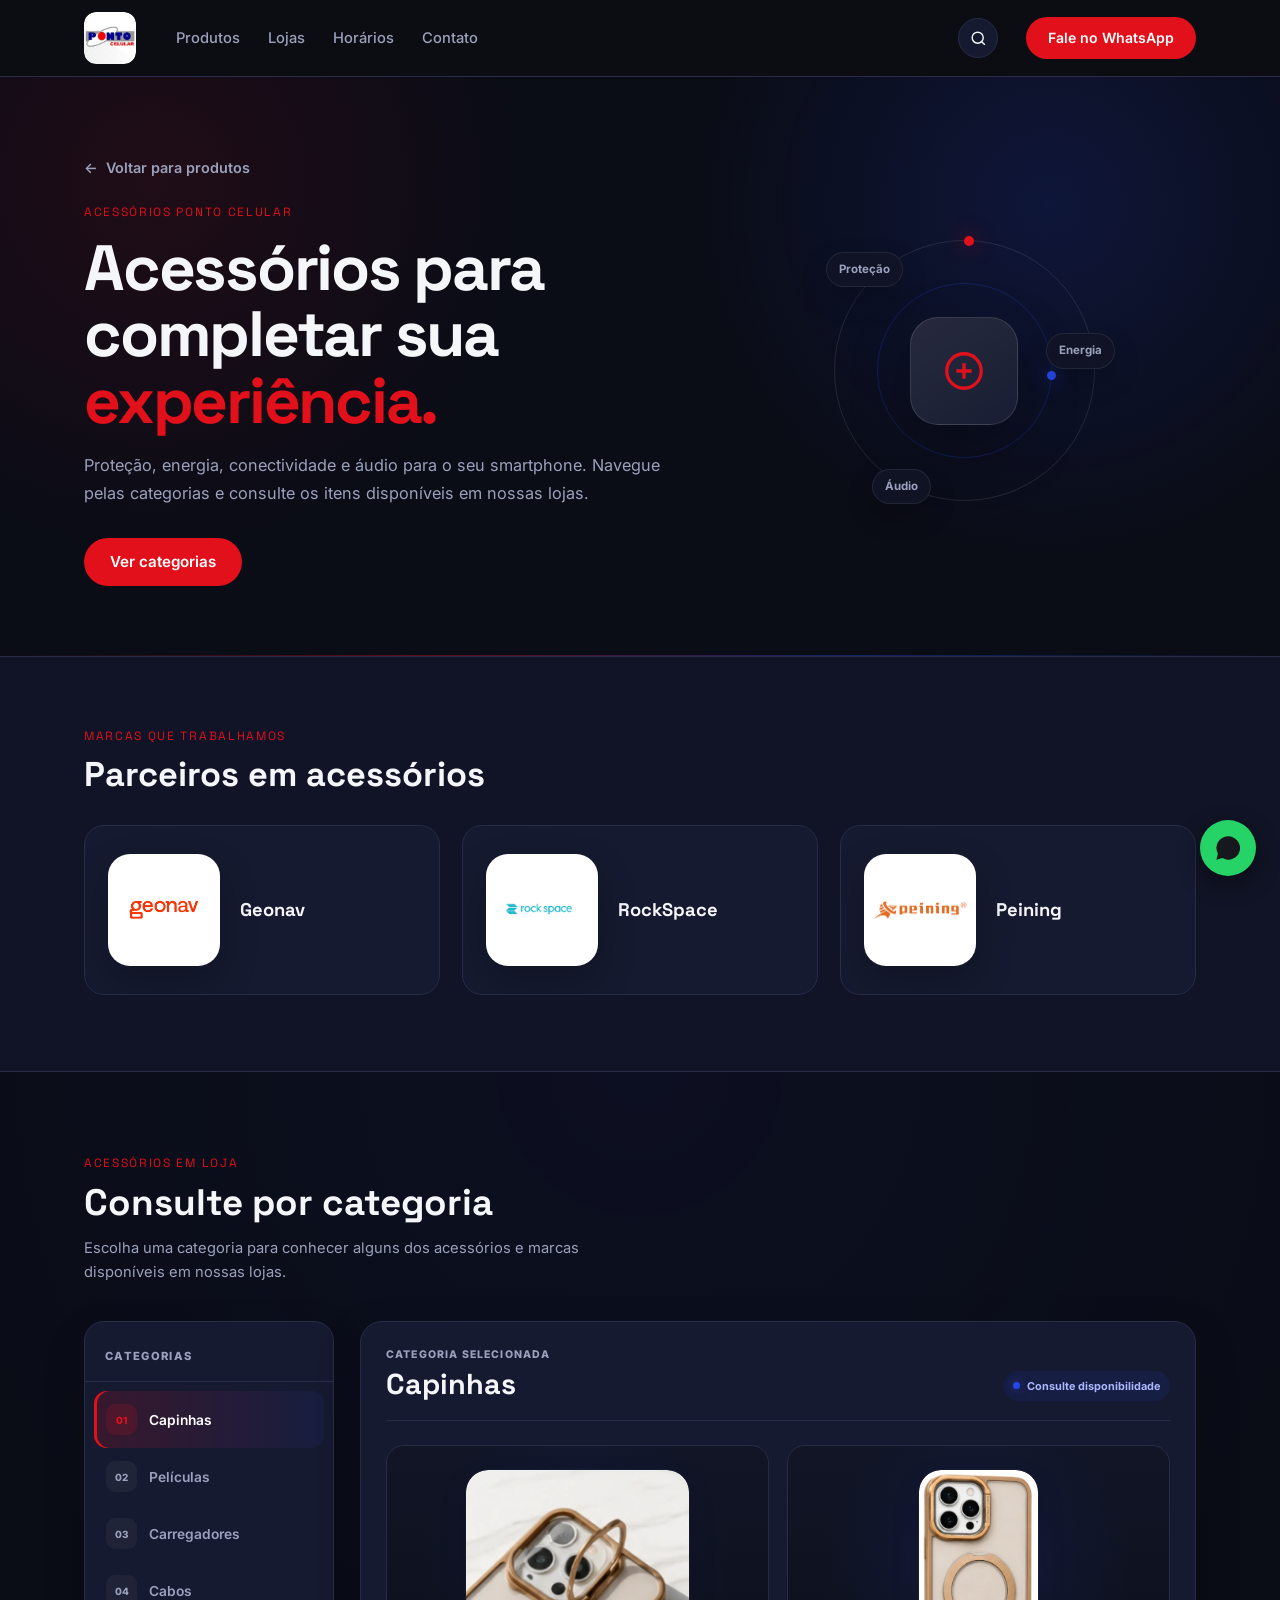
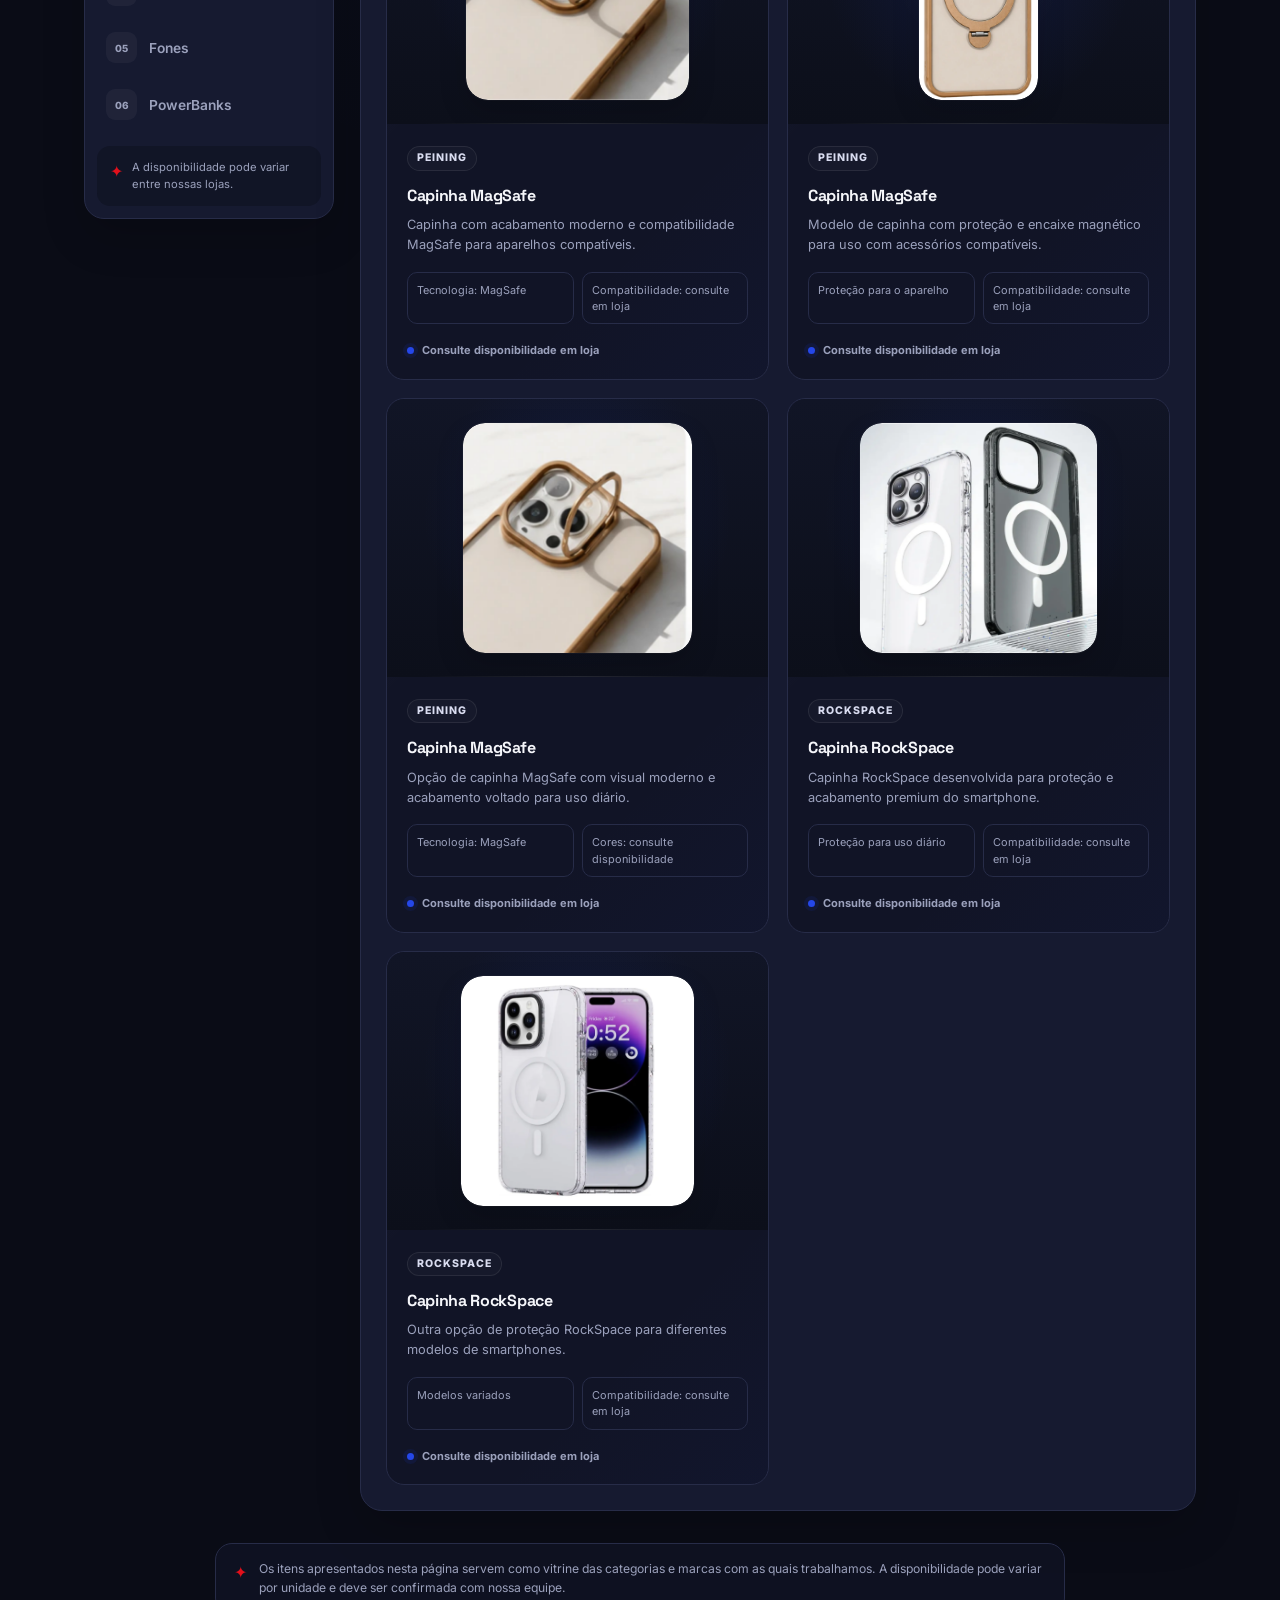
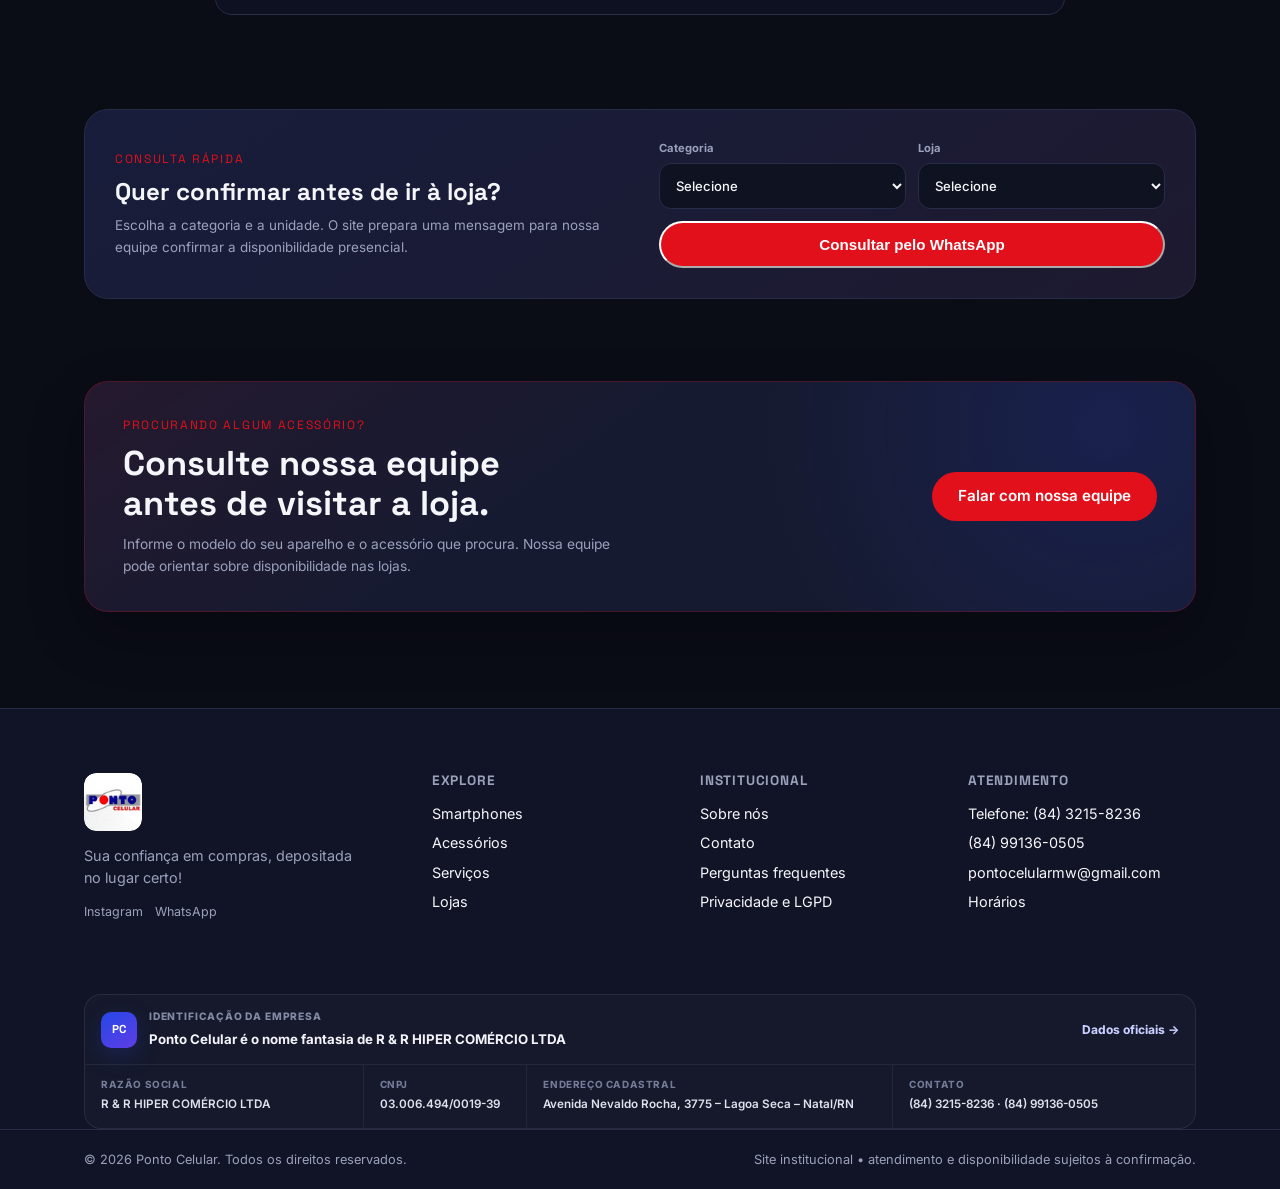
==== commit 4263f3c8: "Ajusta design dos dados jurídicos para verificação da Meta" ====
--- a/acessorios.html
+++ b/acessorios.html
@@ -1,7 +1,7 @@
 <!DOCTYPE html>
 
 <html lang="pt-BR">
-<head><meta charset="utf-8"/><meta content="width=device-width, initial-scale=1.0" name="viewport"/><meta content="Conheça categorias e marcas de acessórios disponíveis nas lojas Ponto Celular." name="description"/><meta content="index, follow" name="robots"/><meta content="Acessórios | Ponto Celular" property="og:title"/><meta content="Conheça categorias e marcas de acessórios disponíveis nas lojas Ponto Celular." property="og:description"/><meta content="website" property="og:type"/><meta content="pt_BR" property="og:locale"/><meta content="summary_large_image" name="twitter:card"/><title>Acessórios | Ponto Celular</title><link href="https://fonts.googleapis.com" rel="preconnect"/><link crossorigin="" href="https://fonts.gstatic.com" rel="preconnect"/><link href="https://fonts.googleapis.com/css2?family=Space+Grotesk:wght@500;600;700&amp;family=Inter:wght@400;500;600;700&amp;display=swap" rel="stylesheet"/><link href="style.css?v=20260901-2" rel="stylesheet"/><script type="application/ld+json">{"@context": "https://schema.org", "@type": "Organization", "name": "Ponto Celular", "email": "pontocelularmw@gmail.com", "telephone": "+55 84 99136-0505", "sameAs": ["https://www.instagram.com/ponto_lojasclaro/"], "location": [{"@type": "Place", "name": "Loja Claro Midway - Piso L1", "hasMap": "https://maps.app.goo.gl/dzBti8DR79H8BsKs5"}, {"@type": "Place", "name": "Loja Claro Midway - Piso L2", "hasMap": "https://maps.app.goo.gl/dzBti8DR79H8BsKs5"}, {"@type": "Place", "name": "Loja Claro Midway - Piso L3", "hasMap": "https://maps.app.goo.gl/dzBti8DR79H8BsKs5"}, {"@type": "Place", "name": "Loja Ponto Celular Midway (Acessórios) - Piso L3", "hasMap": "https://maps.app.goo.gl/dzBti8DR79H8BsKs5"}, {"@type": "Place", "name": "Loja Parnamirim", "hasMap": "https://maps.app.goo.gl/SnGSqGwxsToAKvxD9"}, {"@type": "Place", "name": "Loja Alecrim", "hasMap": "https://maps.app.goo.gl/s1C1ZJuaft71H8m66"}, {"@type": "Place", "name": "Loja Mossoró Boulevard", "hasMap": "https://maps.app.goo.gl/nuZmmjfgJZY6B1TA8"}, {"@type": "Place", "name": "Loja Campina Grande Partage", "hasMap": "https://maps.app.goo.gl/MJYdLDSepykjKDeR9"}, {"@type": "Place", "name": "Loja Campina Grande Centro", "hasMap": "https://maps.app.goo.gl/9ASvcHY2zcrZMce47"}]}</script><meta content="dark" name="color-scheme"/><meta content="/imagens/logo-ponto-celular.jpg" property="og:image"/><meta content="Logo Ponto Celular" property="og:image:alt"/><meta content="Acessórios | Ponto Celular" name="twitter:title"/><meta content="Conheça categorias e marcas de acessórios disponíveis nas lojas Ponto Celular." name="twitter:description"/><meta content="/imagens/logo-ponto-celular.jpg" name="twitter:image"/>
+<head><meta charset="utf-8"/><meta content="width=device-width, initial-scale=1.0" name="viewport"/><meta content="Conheça categorias e marcas de acessórios disponíveis nas lojas Ponto Celular." name="description"/><meta content="index, follow" name="robots"/><meta content="Acessórios | Ponto Celular" property="og:title"/><meta content="Conheça categorias e marcas de acessórios disponíveis nas lojas Ponto Celular." property="og:description"/><meta content="website" property="og:type"/><meta content="pt_BR" property="og:locale"/><meta content="summary_large_image" name="twitter:card"/><title>Acessórios | Ponto Celular</title><link href="https://fonts.googleapis.com" rel="preconnect"/><link crossorigin="" href="https://fonts.gstatic.com" rel="preconnect"/><link href="https://fonts.googleapis.com/css2?family=Space+Grotesk:wght@500;600;700&amp;family=Inter:wght@400;500;600;700&amp;display=swap" rel="stylesheet"/><link href="style.css?v=20260904-meta-3" rel="stylesheet"/><script type="application/ld+json">{"@context": "https://schema.org", "@type": "Organization", "name": "Ponto Celular", "email": "pontocelularmw@gmail.com", "telephone": "+55 84 99136-0505", "sameAs": ["https://www.instagram.com/ponto_lojasclaro/"], "location": [{"@type": "Place", "name": "Loja Claro Midway - Piso L1", "hasMap": "https://maps.app.goo.gl/dzBti8DR79H8BsKs5"}, {"@type": "Place", "name": "Loja Claro Midway - Piso L2", "hasMap": "https://maps.app.goo.gl/dzBti8DR79H8BsKs5"}, {"@type": "Place", "name": "Loja Claro Midway - Piso L3", "hasMap": "https://maps.app.goo.gl/dzBti8DR79H8BsKs5"}, {"@type": "Place", "name": "Loja Ponto Celular Midway (Acessórios) - Piso L3", "hasMap": "https://maps.app.goo.gl/dzBti8DR79H8BsKs5"}, {"@type": "Place", "name": "Loja Parnamirim", "hasMap": "https://maps.app.goo.gl/SnGSqGwxsToAKvxD9"}, {"@type": "Place", "name": "Loja Alecrim", "hasMap": "https://maps.app.goo.gl/s1C1ZJuaft71H8m66"}, {"@type": "Place", "name": "Loja Mossoró Boulevard", "hasMap": "https://maps.app.goo.gl/nuZmmjfgJZY6B1TA8"}, {"@type": "Place", "name": "Loja Campina Grande Partage", "hasMap": "https://maps.app.goo.gl/MJYdLDSepykjKDeR9"}, {"@type": "Place", "name": "Loja Campina Grande Centro", "hasMap": "https://maps.app.goo.gl/9ASvcHY2zcrZMce47"}]}</script><meta content="dark" name="color-scheme"/><meta content="/imagens/logo-ponto-celular.jpg" property="og:image"/><meta content="Logo Ponto Celular" property="og:image:alt"/><meta content="Acessórios | Ponto Celular" name="twitter:title"/><meta content="Conheça categorias e marcas de acessórios disponíveis nas lojas Ponto Celular." name="twitter:description"/><meta content="/imagens/logo-ponto-celular.jpg" name="twitter:image"/>
 
 
 <!-- FAVICONS PONTO CELULAR — desktop, Android, Safari e iOS -->
@@ -339,18 +339,36 @@
 <div class="footer__brand"><a class="logo logo--footer" href="index.html"><span class="logo__badge"><img alt="Ponto Celular" src="/imagens/logo-ponto-celular.jpg"/></span></a><p>Sua confiança em compras, depositada no lugar certo!</p><div class="footer__social"><a href="https://www.instagram.com/ponto_lojasclaro/" rel="noopener noreferrer" target="_blank">Instagram</a><a href="https://wa.me/5584991360505" rel="noopener" target="_blank">WhatsApp</a></div></div>
 <div class="footer__col"><h4>Explore</h4><p><a href="smartphones.html">Smartphones</a></p><p><a href="acessorios.html">Acessórios</a></p><p><a href="servicos.html">Serviços</a></p><p><a href="index.html#lojas">Lojas</a></p></div>
 <div class="footer__col"><h4>Institucional</h4><p><a href="sobre.html">Sobre nós</a></p><p><a href="contato.html">Contato</a></p><p><a href="faq.html">Perguntas frequentes</a></p><p><a href="privacidade.html">Privacidade e LGPD</a></p></div>
-<div class="footer__col"><h4>Atendimento</h4><p>(84) 99136-0505</p><p>pontocelularmw@gmail.com</p><p><a href="index.html#horarios">Horários</a></p><button class="footer-install" data-install-app="" hidden="" type="button">Instalar site no celular</button></div>
-</div><div class="container"><div class="footer__legal-company" aria-label="Dados legais da empresa">
-  <p class="footer__legal-title"><strong>Ponto Celular</strong> é o nome fantasia de <strong>R & R HIPER COMÉRCIO LTDA</strong>.</p>
-  <p><strong>Razão Social:</strong> R & R HIPER COMÉRCIO LTDA</p>
-  <p><strong>CNPJ:</strong> 03.006.494/0019-39</p>
-  <p><strong>Endereço cadastral:</strong> Avenida Nevaldo Rocha, 3775 – Lagoa Seca – Natal/RN</p>
-  <p><strong>Telefone:</strong> <a href="tel:+558432158236">(84) 3215-8236</a></p>
-  <p><strong>WhatsApp:</strong> <a href="https://wa.me/5584991360505" target="_blank" rel="noopener">(84) 99136-0505</a></p>
-  <p><strong>E-mail:</strong> <a href="mailto:pontocelularmw@gmail.com">pontocelularmw@gmail.com</a></p>
-  <p><a class="footer__legal-link" href="dados-empresa.html">Ver dados oficiais da empresa</a></p>
-</div></div>
-<div class="footer__bottom"><div class="container footer__bottom-inner"><p>© <span id="ano"></span> Ponto Celular. Todos os direitos reservados.</p><p>Site institucional • atendimento e disponibilidade sujeitos à confirmação.</p></div></div></footer>
+<div class="footer__col"><h4>Atendimento</h4><p>Telefone: <a href="tel:+558432158236">(84) 3215-8236</a></p><p>(84) 99136-0505</p><p>pontocelularmw@gmail.com</p><p><a href="index.html#horarios">Horários</a></p><button class="footer-install" data-install-app="" hidden="" type="button">Instalar site no celular</button></div>
+</div><div class="container"><div class="footer-company">
+  <div class="footer-company__head">
+    <span class="footer-company__icon" aria-hidden="true">PC</span>
+    <div>
+      <span class="footer-company__eyebrow">Identificação da empresa</span>
+      <strong>Ponto Celular é o nome fantasia de R & R HIPER COMÉRCIO LTDA</strong>
+    </div>
+    <a href="dados-empresa.html">Dados oficiais <span aria-hidden="true">→</span></a>
+  </div>
+
+  <div class="footer-company__grid">
+    <div>
+      <span>Razão social</span>
+      <strong>R & R HIPER COMÉRCIO LTDA</strong>
+    </div>
+    <div>
+      <span>CNPJ</span>
+      <strong>03.006.494/0019-39</strong>
+    </div>
+    <div>
+      <span>Endereço cadastral</span>
+      <strong>Avenida Nevaldo Rocha, 3775 – Lagoa Seca – Natal/RN</strong>
+    </div>
+    <div>
+      <span>Contato</span>
+      <strong><a href="tel:+558432158236">(84) 3215-8236</a> · <a href="https://wa.me/5584991360505" target="_blank" rel="noopener">(84) 99136-0505</a></strong>
+    </div>
+  </div>
+</div></div><div class="footer__bottom"><div class="container footer__bottom-inner"><p>© <span id="ano"></span> Ponto Celular. Todos os direitos reservados.</p><p>Site institucional • atendimento e disponibilidade sujeitos à confirmação.</p></div></div></footer>
 <!-- =====================================================
        WHATSAPP FLUTUANTE
   ====================================================== -->
--- a/style.css
+++ b/style.css
@@ -16399,107 +16399,525 @@
   }
 }
 
-/* =========================================================
-   DADOS OFICIAIS DA EMPRESA — VERIFICAÇÃO INSTITUCIONAL
+
+
+/* =========================================================
+   IDENTIFICAÇÃO INSTITUCIONAL — PONTO CELULAR / META
+   Integração visual com o design Premium V3
    ========================================================= */
-.company-verification{position:relative}
-.company-verification__panel,
-.company-identity-page__grid{
-  display:grid;
-  grid-template-columns:minmax(0,.9fr) minmax(0,1.1fr);
-  gap:34px;
-  align-items:start;
-  padding:34px;
-  border:1px solid rgba(255,255,255,.10);
-  border-radius:24px;
+
+.company-proof {
+  padding-top: 28px;
+  padding-bottom: 28px;
+}
+
+.company-proof__card {
+  position: relative;
+  display: grid;
+  grid-template-columns: minmax(0, .82fr) minmax(0, 1.18fr);
+  gap: 36px;
+  padding: 30px 32px;
+  overflow: hidden;
+  border: 1px solid rgba(108, 125, 255, .16);
+  border-radius: 22px;
   background:
-    radial-gradient(circle at 8% 0%,rgba(37,71,232,.18),transparent 35%),
-    linear-gradient(145deg,rgba(17,20,38,.98),rgba(10,12,22,.98));
-  box-shadow:0 24px 70px rgba(0,0,0,.24);
-}
-.company-verification__intro h2,
-.company-identity-page__grid h2{margin:8px 0 12px}
-.company-verification__intro p,
-.company-identity-page__grid p{color:var(--text-muted);line-height:1.75}
-.company-verification__intro strong,
-.company-identity-page__grid strong{color:var(--text)}
-.company-verification__data{display:grid;gap:0;margin:0}
-.company-verification__data>div{
-  display:grid;
-  grid-template-columns:160px minmax(0,1fr);
-  gap:18px;
-  padding:13px 0;
-  border-bottom:1px solid rgba(255,255,255,.08)
-}
-.company-verification__data>div:last-child{border-bottom:0}
-.company-verification__data dt{
-  color:var(--text-muted);
-  font-size:.78rem;
-  font-weight:700;
-  text-transform:uppercase;
-  letter-spacing:.07em
-}
-.company-verification__data dd{margin:0;color:var(--text);font-weight:600;line-height:1.55}
-.company-verification__data a{color:inherit;text-decoration:none}
-.company-verification__data a:hover{text-decoration:underline}
-.footer__legal-company{
-  margin:28px 0 0;
-  padding:22px 24px;
-  border:1px solid rgba(255,255,255,.10);
-  border-radius:18px;
-  background:rgba(255,255,255,.035)
-}
-.footer__legal-company p{margin:5px 0;color:var(--text-muted);font-size:.82rem;line-height:1.55}
-.footer__legal-company strong{color:var(--text)}
-.footer__legal-title{font-size:.9rem!important}
-.footer__legal-link{display:inline-block;margin-top:5px;color:#fff!important;font-weight:700}
-.company-data-hero p{max-width:760px}
-.company-official-card{
-  max-width:960px;
-  margin:0 auto;
-  padding:38px;
-  border:1px solid rgba(255,255,255,.11);
-  border-radius:26px;
+    radial-gradient(circle at 0 0, rgba(37, 71, 232, .13), transparent 38%),
+    linear-gradient(145deg, rgba(17, 20, 38, .92), rgba(13, 16, 31, .98));
+  box-shadow: 0 22px 54px rgba(0, 0, 0, .16);
+}
+
+.company-proof__card::after {
+  content: "";
+  position: absolute;
+  width: 260px;
+  height: 260px;
+  right: -120px;
+  bottom: -170px;
+  border-radius: 50%;
+  background: rgba(226, 16, 27, .08);
+  filter: blur(4px);
+  pointer-events: none;
+}
+
+.company-proof__intro {
+  position: relative;
+  z-index: 1;
+}
+
+.company-proof__badge {
+  display: inline-flex;
+  align-items: center;
+  min-height: 28px;
+  padding: 0 10px;
+  border: 1px solid rgba(37, 71, 232, .24);
+  border-radius: 999px;
+  background: rgba(37, 71, 232, .09);
+  color: #aebaff;
+  font-size: .72rem;
+  font-weight: 800;
+  letter-spacing: .08em;
+  text-transform: uppercase;
+}
+
+.company-proof__intro h2 {
+  max-width: 560px;
+  margin: 13px 0 10px;
+  font-size: clamp(1.6rem, 2.8vw, 2.35rem);
+  line-height: 1.08;
+  letter-spacing: -.035em;
+}
+
+.company-proof__intro p {
+  max-width: 610px;
+  margin: 0;
+  color: var(--text-muted);
+  font-size: .96rem;
+  line-height: 1.7;
+}
+
+.company-proof__intro p strong {
+  color: var(--text);
+}
+
+.company-proof__link {
+  display: inline-flex;
+  align-items: center;
+  gap: 9px;
+  margin-top: 18px;
+  color: #fff;
+  font-size: .87rem;
+  font-weight: 750;
+  text-decoration: none;
+  transition: transform .2s ease, color .2s ease;
+}
+
+.company-proof__link:hover {
+  color: #b9c2ff;
+  transform: translateX(2px);
+}
+
+.company-proof__facts {
+  position: relative;
+  z-index: 1;
+  display: grid;
+  grid-template-columns: repeat(2, minmax(0, 1fr));
+  gap: 10px;
+}
+
+.company-proof__fact {
+  min-width: 0;
+  padding: 13px 14px;
+  border: 1px solid rgba(255, 255, 255, .07);
+  border-radius: 13px;
+  background: rgba(255, 255, 255, .025);
+}
+
+.company-proof__fact--wide {
+  grid-column: 1 / -1;
+}
+
+.company-proof__fact span {
+  display: block;
+  margin-bottom: 5px;
+  color: #8f96b0;
+  font-size: .68rem;
+  font-weight: 700;
+  letter-spacing: .055em;
+  text-transform: uppercase;
+}
+
+.company-proof__fact strong {
+  display: block;
+  color: #f6f7fb;
+  font-size: .87rem;
+  font-weight: 650;
+  line-height: 1.42;
+  overflow-wrap: anywhere;
+}
+
+.company-proof__fact a {
+  color: inherit;
+  text-decoration: none;
+}
+
+.company-proof__fact a:hover {
+  text-decoration: underline;
+}
+
+/* Bloco jurídico compacto no footer */
+.footer-company {
+  margin-top: 24px;
+  overflow: hidden;
+  border: 1px solid rgba(255, 255, 255, .075);
+  border-radius: 17px;
+  background: rgba(255, 255, 255, .022);
+}
+
+.footer-company__head {
+  display: grid;
+  grid-template-columns: auto minmax(0, 1fr) auto;
+  gap: 12px;
+  align-items: center;
+  padding: 14px 16px;
+  border-bottom: 1px solid rgba(255, 255, 255, .065);
+}
+
+.footer-company__icon {
+  display: grid;
+  place-items: center;
+  width: 36px;
+  height: 36px;
+  border-radius: 10px;
+  background: linear-gradient(145deg, #2547e8, #5f3de5);
+  color: #fff;
+  font-family: "Space Grotesk", sans-serif;
+  font-size: .72rem;
+  font-weight: 800;
+  box-shadow: 0 8px 24px rgba(37, 71, 232, .22);
+}
+
+.footer-company__eyebrow {
+  display: block;
+  margin-bottom: 2px;
+  color: #838aa5;
+  font-size: .64rem;
+  font-weight: 800;
+  letter-spacing: .08em;
+  text-transform: uppercase;
+}
+
+.footer-company__head strong {
+  color: #f2f4fa;
+  font-size: .83rem;
+  line-height: 1.4;
+}
+
+.footer-company__head > a {
+  color: #c8ceff;
+  font-size: .75rem;
+  font-weight: 750;
+  text-decoration: none;
+  white-space: nowrap;
+}
+
+.footer-company__head > a:hover {
+  color: #fff;
+}
+
+.footer-company__grid {
+  display: grid;
+  grid-template-columns: 1.1fr .65fr 1.45fr 1.2fr;
+}
+
+.footer-company__grid > div {
+  min-width: 0;
+  padding: 12px 16px 14px;
+}
+
+.footer-company__grid > div + div {
+  border-left: 1px solid rgba(255, 255, 255, .06);
+}
+
+.footer-company__grid span {
+  display: block;
+  margin-bottom: 4px;
+  color: #747c99;
+  font-size: .62rem;
+  font-weight: 750;
+  letter-spacing: .06em;
+  text-transform: uppercase;
+}
+
+.footer-company__grid strong {
+  display: block;
+  color: #dfe2ed;
+  font-size: .73rem;
+  font-weight: 600;
+  line-height: 1.48;
+  overflow-wrap: anywhere;
+}
+
+.footer-company__grid a {
+  color: inherit;
+  text-decoration: none;
+}
+
+.footer-company__grid a:hover {
+  color: #fff;
+  text-decoration: underline;
+}
+
+/* Página dedicada de dados da empresa */
+.company-page-hero {
+  padding: 84px 0 34px;
+}
+
+.company-page-hero__content {
+  max-width: 850px;
+}
+
+.company-page-hero__content h1 {
+  margin: 16px 0 12px;
+  font-size: clamp(2.3rem, 5vw, 4.8rem);
+  line-height: .98;
+  letter-spacing: -.055em;
+}
+
+.company-page-hero__content p {
+  max-width: 720px;
+  margin: 0;
+  color: var(--text-muted);
+  font-size: 1.02rem;
+  line-height: 1.72;
+}
+
+.company-page-hero__content strong {
+  color: var(--text);
+}
+
+.company-page-section {
+  padding-top: 20px;
+}
+
+.company-data-card {
+  max-width: 960px;
+  margin: 0 auto;
+  overflow: hidden;
+  border: 1px solid rgba(108, 125, 255, .14);
+  border-radius: 24px;
   background:
-    radial-gradient(circle at 90% 0%,rgba(226,16,27,.12),transparent 30%),
-    radial-gradient(circle at 0% 15%,rgba(37,71,232,.16),transparent 34%),
-    var(--surface);
-  box-shadow:0 30px 90px rgba(0,0,0,.25)
-}
-.company-official-card__badge{
-  display:inline-flex;
-  padding:7px 10px;
-  border-radius:999px;
-  background:rgba(37,71,232,.14);
-  color:#aebaff;
-  font-size:.74rem;
-  font-weight:800;
-  text-transform:uppercase;
-  letter-spacing:.08em
-}
-.company-official-card__heading h2{margin:12px 0 6px;font-size:clamp(2rem,4vw,3.4rem)}
-.company-official-card__heading p{color:var(--text-muted);font-size:1rem}
-.company-verification__data--official{
-  margin-top:26px;
-  padding:5px 22px;
-  border:1px solid rgba(255,255,255,.08);
-  border-radius:18px;
-  background:rgba(0,0,0,.12)
-}
-.company-official-card__note{
-  margin-top:22px;
-  padding:18px 20px;
-  border-left:3px solid var(--accent-2);
-  border-radius:12px;
-  background:rgba(37,71,232,.08)
-}
-.company-official-card__note strong{display:block;margin-bottom:6px}
-.company-official-card__note p{margin:0;color:var(--text-muted);line-height:1.65}
-.contact-company-legal{padding-top:0}
-
-@media(max-width:800px){
-  .company-verification__panel,
-  .company-identity-page__grid{grid-template-columns:1fr;padding:24px;gap:24px}
-  .company-verification__data>div{grid-template-columns:1fr;gap:4px}
-  .company-official-card{padding:24px}
-}
+    radial-gradient(circle at 100% 0, rgba(226, 16, 27, .07), transparent 28%),
+    radial-gradient(circle at 0 0, rgba(37, 71, 232, .12), transparent 34%),
+    #101426;
+  box-shadow: 0 28px 70px rgba(0, 0, 0, .22);
+}
+
+.company-data-card__top {
+  display: flex;
+  justify-content: space-between;
+  gap: 24px;
+  align-items: center;
+  padding: 26px 28px;
+  border-bottom: 1px solid rgba(255, 255, 255, .07);
+}
+
+.company-data-card__label {
+  display: block;
+  margin-bottom: 5px;
+  color: #848ba6;
+  font-size: .68rem;
+  font-weight: 800;
+  text-transform: uppercase;
+  letter-spacing: .075em;
+}
+
+.company-data-card__top h2 {
+  margin: 0;
+  font-size: clamp(1.75rem, 3vw, 2.65rem);
+  letter-spacing: -.04em;
+}
+
+.company-data-card__status {
+  display: flex;
+  align-items: center;
+  gap: 10px;
+  padding: 10px 13px;
+  border: 1px solid rgba(37, 71, 232, .20);
+  border-radius: 13px;
+  background: rgba(37, 71, 232, .07);
+}
+
+.company-data-card__status > span {
+  display: grid;
+  place-items: center;
+  width: 28px;
+  height: 28px;
+  border-radius: 50%;
+  background: rgba(37, 71, 232, .16);
+  color: #bfc7ff;
+  font-size: .76rem;
+  font-weight: 900;
+}
+
+.company-data-card__status strong,
+.company-data-card__status small {
+  display: block;
+}
+
+.company-data-card__status strong {
+  color: #f1f3fa;
+  font-size: .72rem;
+}
+
+.company-data-card__status small {
+  margin-top: 2px;
+  color: #858da8;
+  font-size: .64rem;
+}
+
+.company-data-card__grid {
+  display: grid;
+  grid-template-columns: repeat(2, minmax(0, 1fr));
+}
+
+.company-data-card__item {
+  min-width: 0;
+  padding: 19px 22px;
+  border-bottom: 1px solid rgba(255, 255, 255, .06);
+}
+
+.company-data-card__item:nth-child(even) {
+  border-left: 1px solid rgba(255, 255, 255, .06);
+}
+
+.company-data-card__item--wide {
+  grid-column: 1 / -1;
+  border-left: 0 !important;
+}
+
+.company-data-card__item span {
+  display: block;
+  margin-bottom: 5px;
+  color: #8189a4;
+  font-size: .67rem;
+  font-weight: 800;
+  letter-spacing: .06em;
+  text-transform: uppercase;
+}
+
+.company-data-card__item strong {
+  color: #f3f5fa;
+  font-size: .95rem;
+  line-height: 1.55;
+}
+
+.company-data-card__item--highlight strong {
+  color: #fff;
+  font-size: 1.03rem;
+}
+
+.company-data-card__item a {
+  color: inherit;
+  text-decoration: none;
+}
+
+.company-data-card__item a:hover {
+  text-decoration: underline;
+}
+
+.company-data-card__relationship {
+  display: grid;
+  grid-template-columns: auto 1fr;
+  gap: 14px;
+  align-items: start;
+  padding: 21px 24px 23px;
+  background: rgba(37, 71, 232, .045);
+}
+
+.company-data-card__relationship-mark {
+  display: grid;
+  place-items: center;
+  width: 42px;
+  height: 42px;
+  border-radius: 12px;
+  background: linear-gradient(145deg, #2547e8, #7142df);
+  color: #fff;
+  font-family: "Space Grotesk", sans-serif;
+  font-size: .78rem;
+  font-weight: 900;
+}
+
+.company-data-card__relationship strong {
+  display: block;
+  color: #f3f5fa;
+  font-size: .88rem;
+}
+
+.company-data-card__relationship p {
+  margin: 5px 0 0;
+  color: #959db5;
+  font-size: .8rem;
+  line-height: 1.6;
+}
+
+/* Mantém as informações jurídicas discretas e alinhadas em telas menores */
+@media (max-width: 980px) {
+  .company-proof__card {
+    grid-template-columns: 1fr;
+    gap: 24px;
+  }
+
+  .footer-company__grid {
+    grid-template-columns: repeat(2, minmax(0, 1fr));
+  }
+
+  .footer-company__grid > div:nth-child(3) {
+    border-left: 0;
+    border-top: 1px solid rgba(255, 255, 255, .06);
+  }
+
+  .footer-company__grid > div:nth-child(4) {
+    border-top: 1px solid rgba(255, 255, 255, .06);
+  }
+}
+
+@media (max-width: 680px) {
+  .company-proof {
+    padding-top: 18px;
+    padding-bottom: 18px;
+  }
+
+  .company-proof__card {
+    padding: 22px 18px;
+    border-radius: 18px;
+  }
+
+  .company-proof__facts,
+  .company-data-card__grid {
+    grid-template-columns: 1fr;
+  }
+
+  .company-proof__fact--wide,
+  .company-data-card__item--wide {
+    grid-column: auto;
+  }
+
+  .footer-company__head {
+    grid-template-columns: auto 1fr;
+  }
+
+  .footer-company__head > a {
+    grid-column: 2;
+  }
+
+  .footer-company__grid {
+    grid-template-columns: 1fr;
+  }
+
+  .footer-company__grid > div + div,
+  .footer-company__grid > div:nth-child(3),
+  .footer-company__grid > div:nth-child(4) {
+    border-left: 0;
+    border-top: 1px solid rgba(255, 255, 255, .06);
+  }
+
+  .company-page-hero {
+    padding-top: 58px;
+  }
+
+  .company-data-card__top {
+    align-items: flex-start;
+    flex-direction: column;
+    padding: 22px 20px;
+  }
+
+  .company-data-card__item,
+  .company-data-card__relationship {
+    padding-left: 20px;
+    padding-right: 20px;
+  }
+
+  .company-data-card__item:nth-child(even) {
+    border-left: 0;
+  }
+}
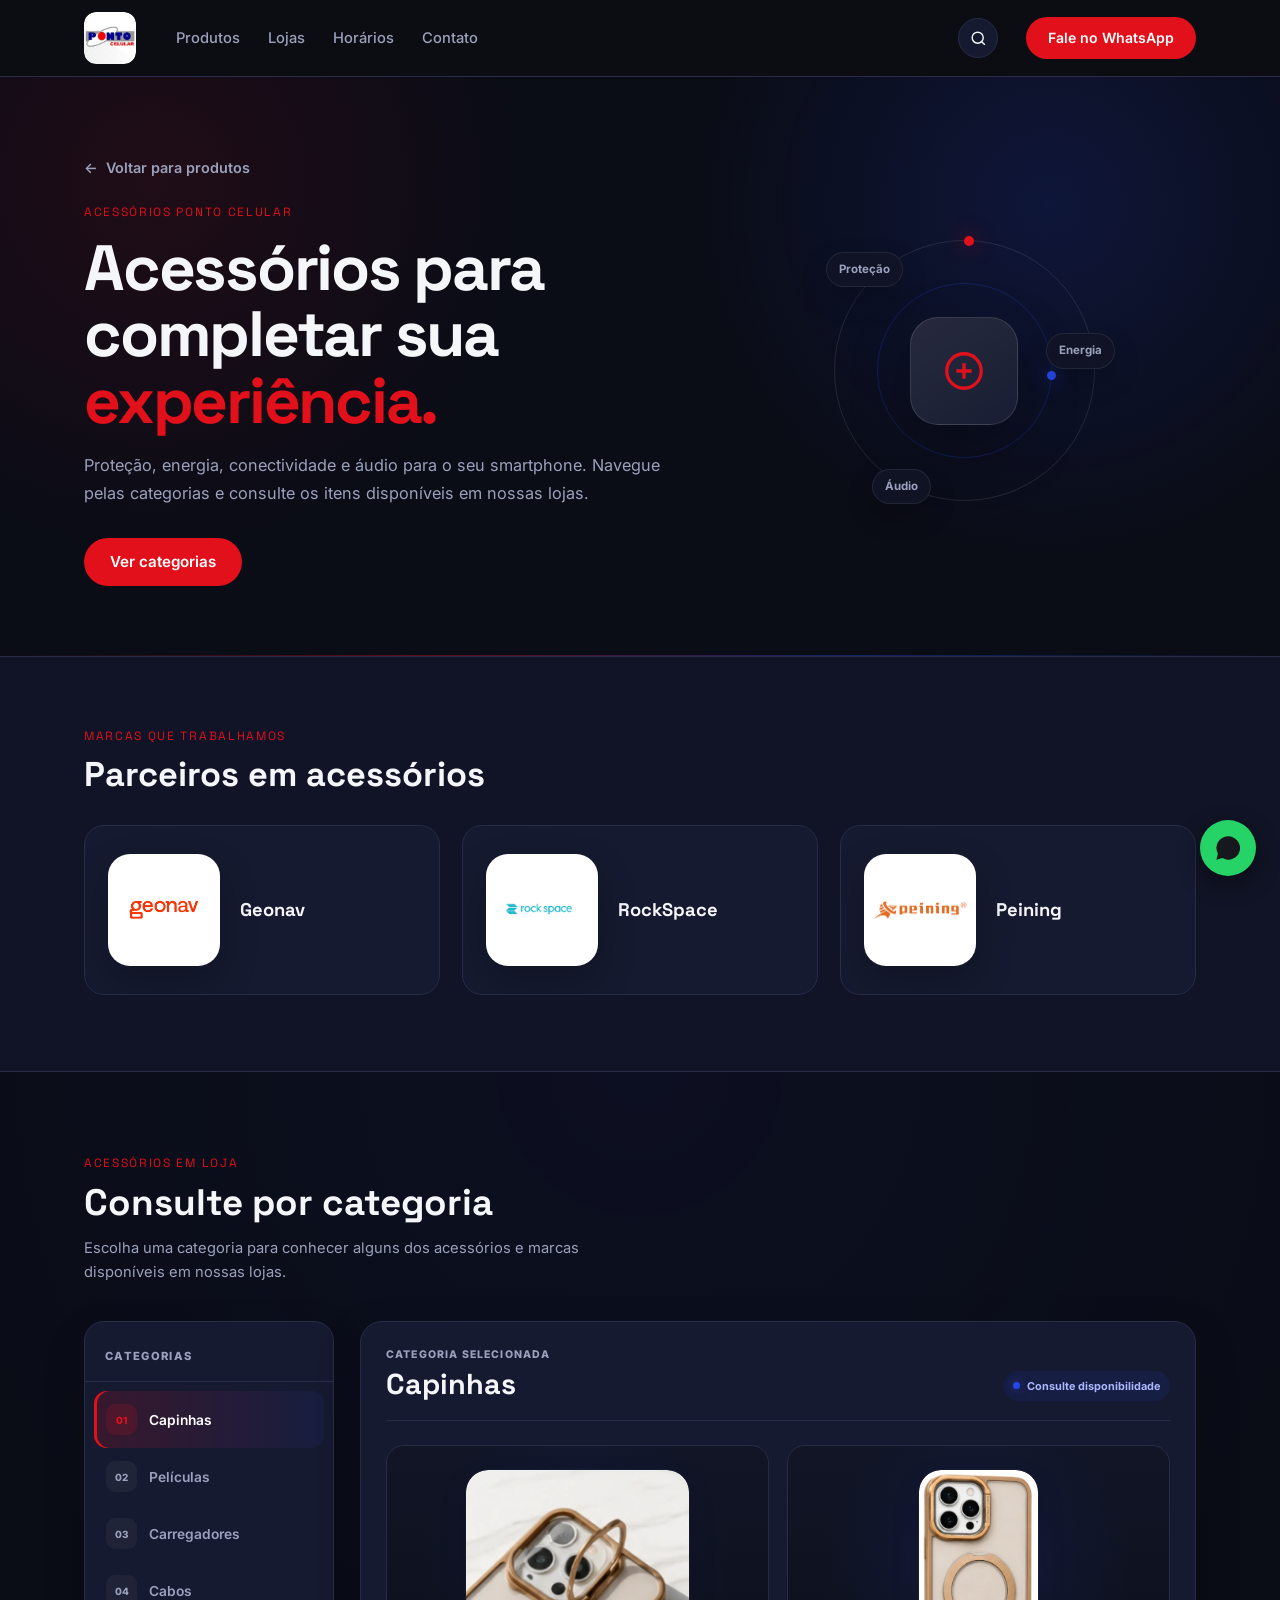
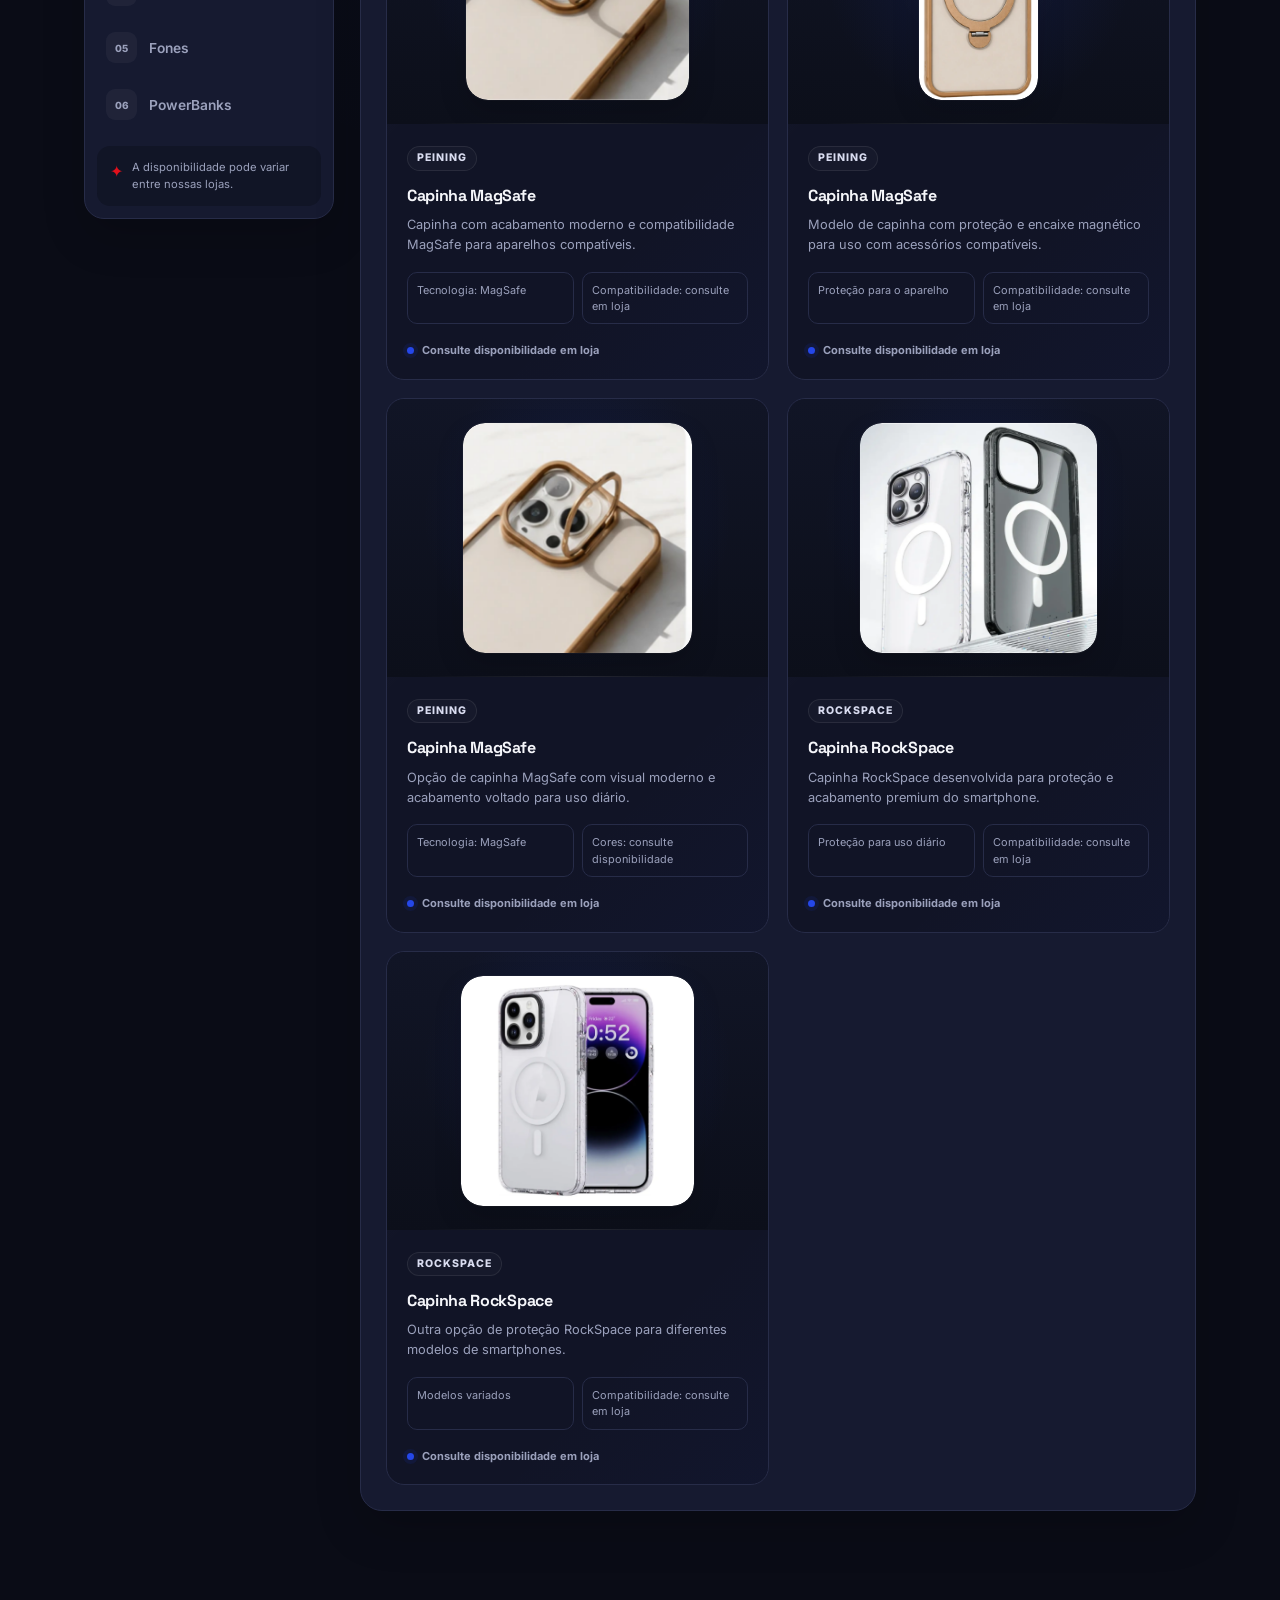
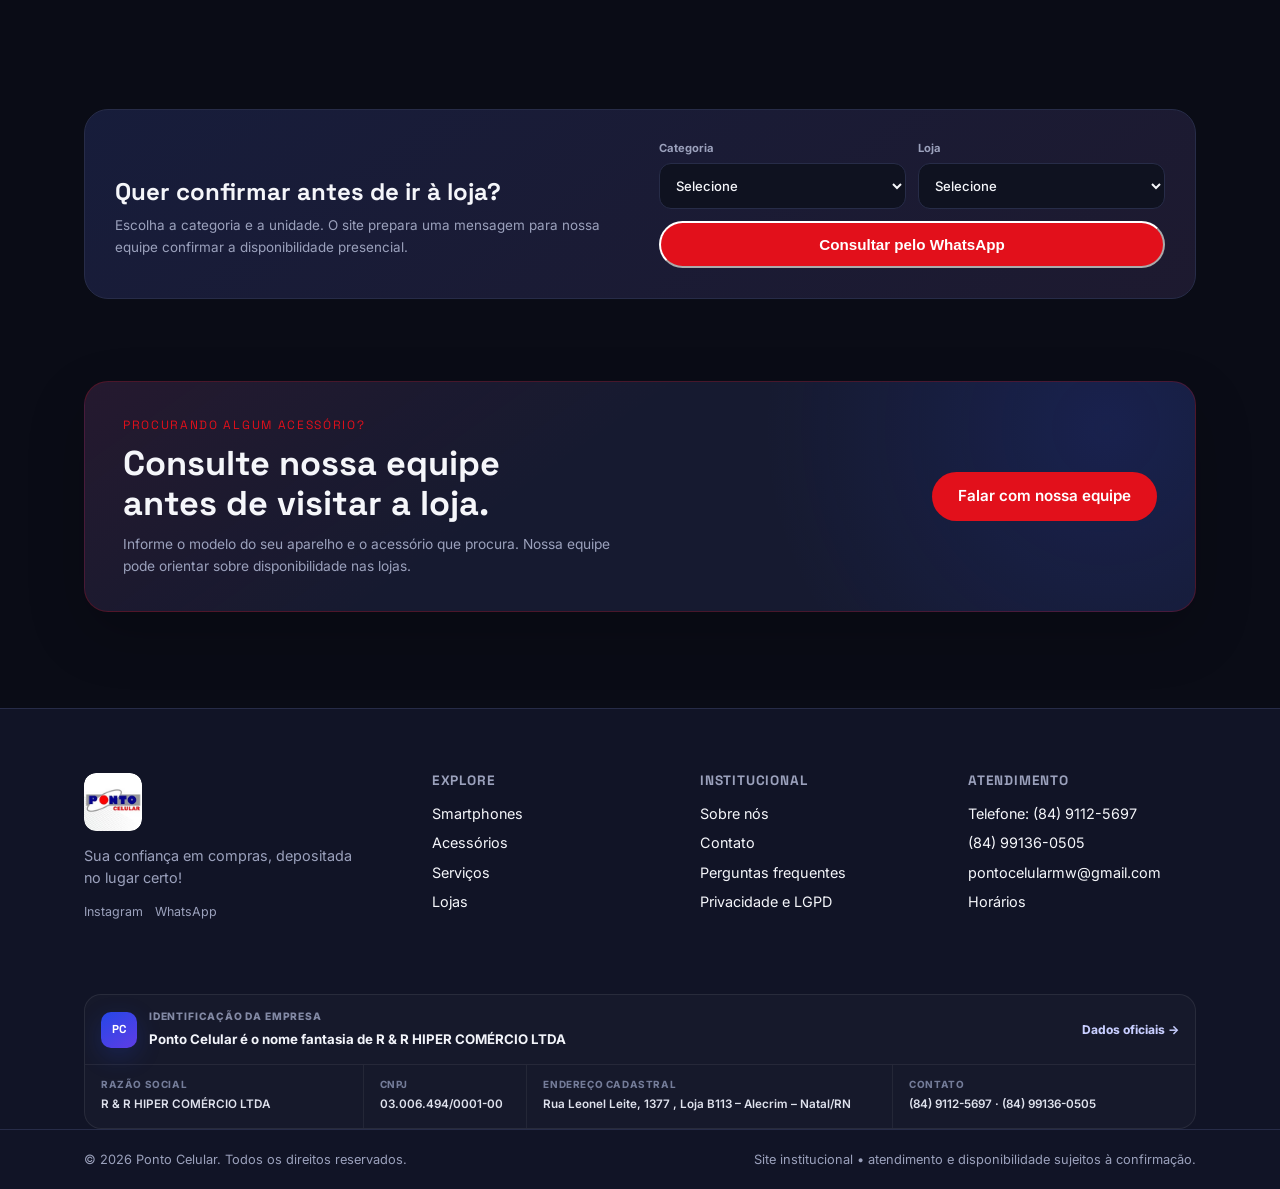
==== commit 926dc2c3: "Versao limpa do site" ====
--- a/acessorios.html
+++ b/acessorios.html
@@ -27,10 +27,10 @@
   "url": "https://pontocelularmw-art.github.io/",
   "email": "mailto:pontocelularmw@gmail.com",
   "telephone": "+55 84 3215-8236",
-  "taxID": "03.006.494/0019-39",
+  "taxID": "03.006.494/0001-00",
   "address": {
     "@type": "PostalAddress",
-    "streetAddress": "Avenida Nevaldo Rocha, 3775",
+    "streetAddress": "Rua Leonel Leite, 1377 , Loja B113 – Alecrim – Natal/RN",
     "addressLocality": "Natal",
     "addressRegion": "RN",
     "addressCountry": "BR"
@@ -38,7 +38,7 @@
   "contactPoint": [
     {
       "@type": "ContactPoint",
-      "telephone": "+55 84 3215-8236",
+      "telephone": "+55 84 5112-5697",
       "contactType": "customer service",
       "areaServed": "BR",
       "availableLanguage": "Portuguese"
@@ -339,7 +339,7 @@
 <div class="footer__brand"><a class="logo logo--footer" href="index.html"><span class="logo__badge"><img alt="Ponto Celular" src="/imagens/logo-ponto-celular.jpg"/></span></a><p>Sua confiança em compras, depositada no lugar certo!</p><div class="footer__social"><a href="https://www.instagram.com/ponto_lojasclaro/" rel="noopener noreferrer" target="_blank">Instagram</a><a href="https://wa.me/5584991360505" rel="noopener" target="_blank">WhatsApp</a></div></div>
 <div class="footer__col"><h4>Explore</h4><p><a href="smartphones.html">Smartphones</a></p><p><a href="acessorios.html">Acessórios</a></p><p><a href="servicos.html">Serviços</a></p><p><a href="index.html#lojas">Lojas</a></p></div>
 <div class="footer__col"><h4>Institucional</h4><p><a href="sobre.html">Sobre nós</a></p><p><a href="contato.html">Contato</a></p><p><a href="faq.html">Perguntas frequentes</a></p><p><a href="privacidade.html">Privacidade e LGPD</a></p></div>
-<div class="footer__col"><h4>Atendimento</h4><p>Telefone: <a href="tel:+558432158236">(84) 3215-8236</a></p><p>(84) 99136-0505</p><p>pontocelularmw@gmail.com</p><p><a href="index.html#horarios">Horários</a></p><button class="footer-install" data-install-app="" hidden="" type="button">Instalar site no celular</button></div>
+<div class="footer__col"><h4>Atendimento</h4><p>Telefone: <a href="tel:+558491125697">(84) 9112-5697</a></p><p>(84) 99136-0505</p><p>pontocelularmw@gmail.com</p><p><a href="index.html#horarios">Horários</a></p><button class="footer-install" data-install-app="" hidden="" type="button">Instalar site no celular</button></div>
 </div><div class="container"><div class="footer-company">
   <div class="footer-company__head">
     <span class="footer-company__icon" aria-hidden="true">PC</span>
@@ -357,15 +357,15 @@
     </div>
     <div>
       <span>CNPJ</span>
-      <strong>03.006.494/0019-39</strong>
+      <strong>03.006.494/0001-00</strong>
     </div>
     <div>
       <span>Endereço cadastral</span>
-      <strong>Avenida Nevaldo Rocha, 3775 – Lagoa Seca – Natal/RN</strong>
+      <strong>Rua Leonel Leite, 1377 , Loja B113 – Alecrim – Natal/RN</strong>
     </div>
     <div>
       <span>Contato</span>
-      <strong><a href="tel:+558432158236">(84) 3215-8236</a> · <a href="https://wa.me/5584991360505" target="_blank" rel="noopener">(84) 99136-0505</a></strong>
+      <strong><a href="tel:+558491125697">(84) 9112-5697</a> · <a href="https://wa.me/5584991360505" target="_blank" rel="noopener">(84) 99136-0505</a></strong>
     </div>
   </div>
 </div></div><div class="footer__bottom"><div class="container footer__bottom-inner"><p>© <span id="ano"></span> Ponto Celular. Todos os direitos reservados.</p><p>Site institucional • atendimento e disponibilidade sujeitos à confirmação.</p></div></div></footer>
